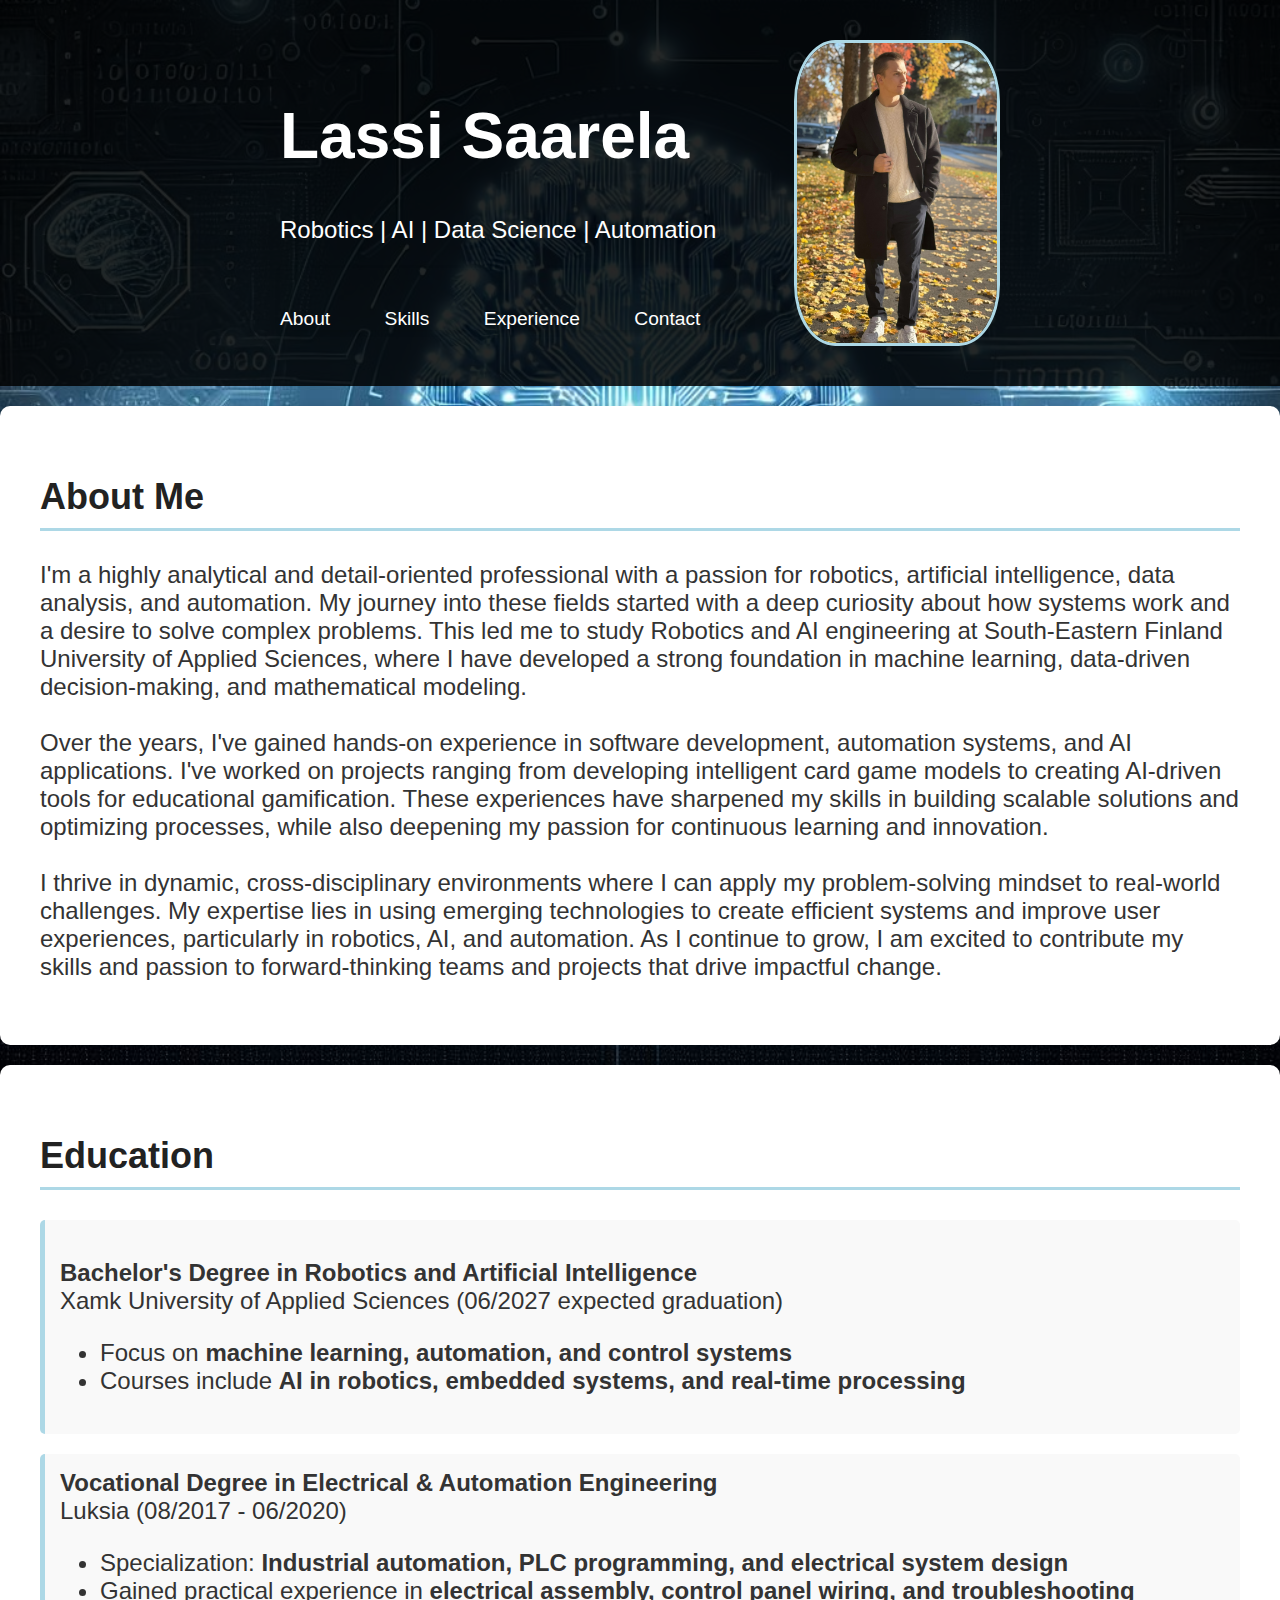
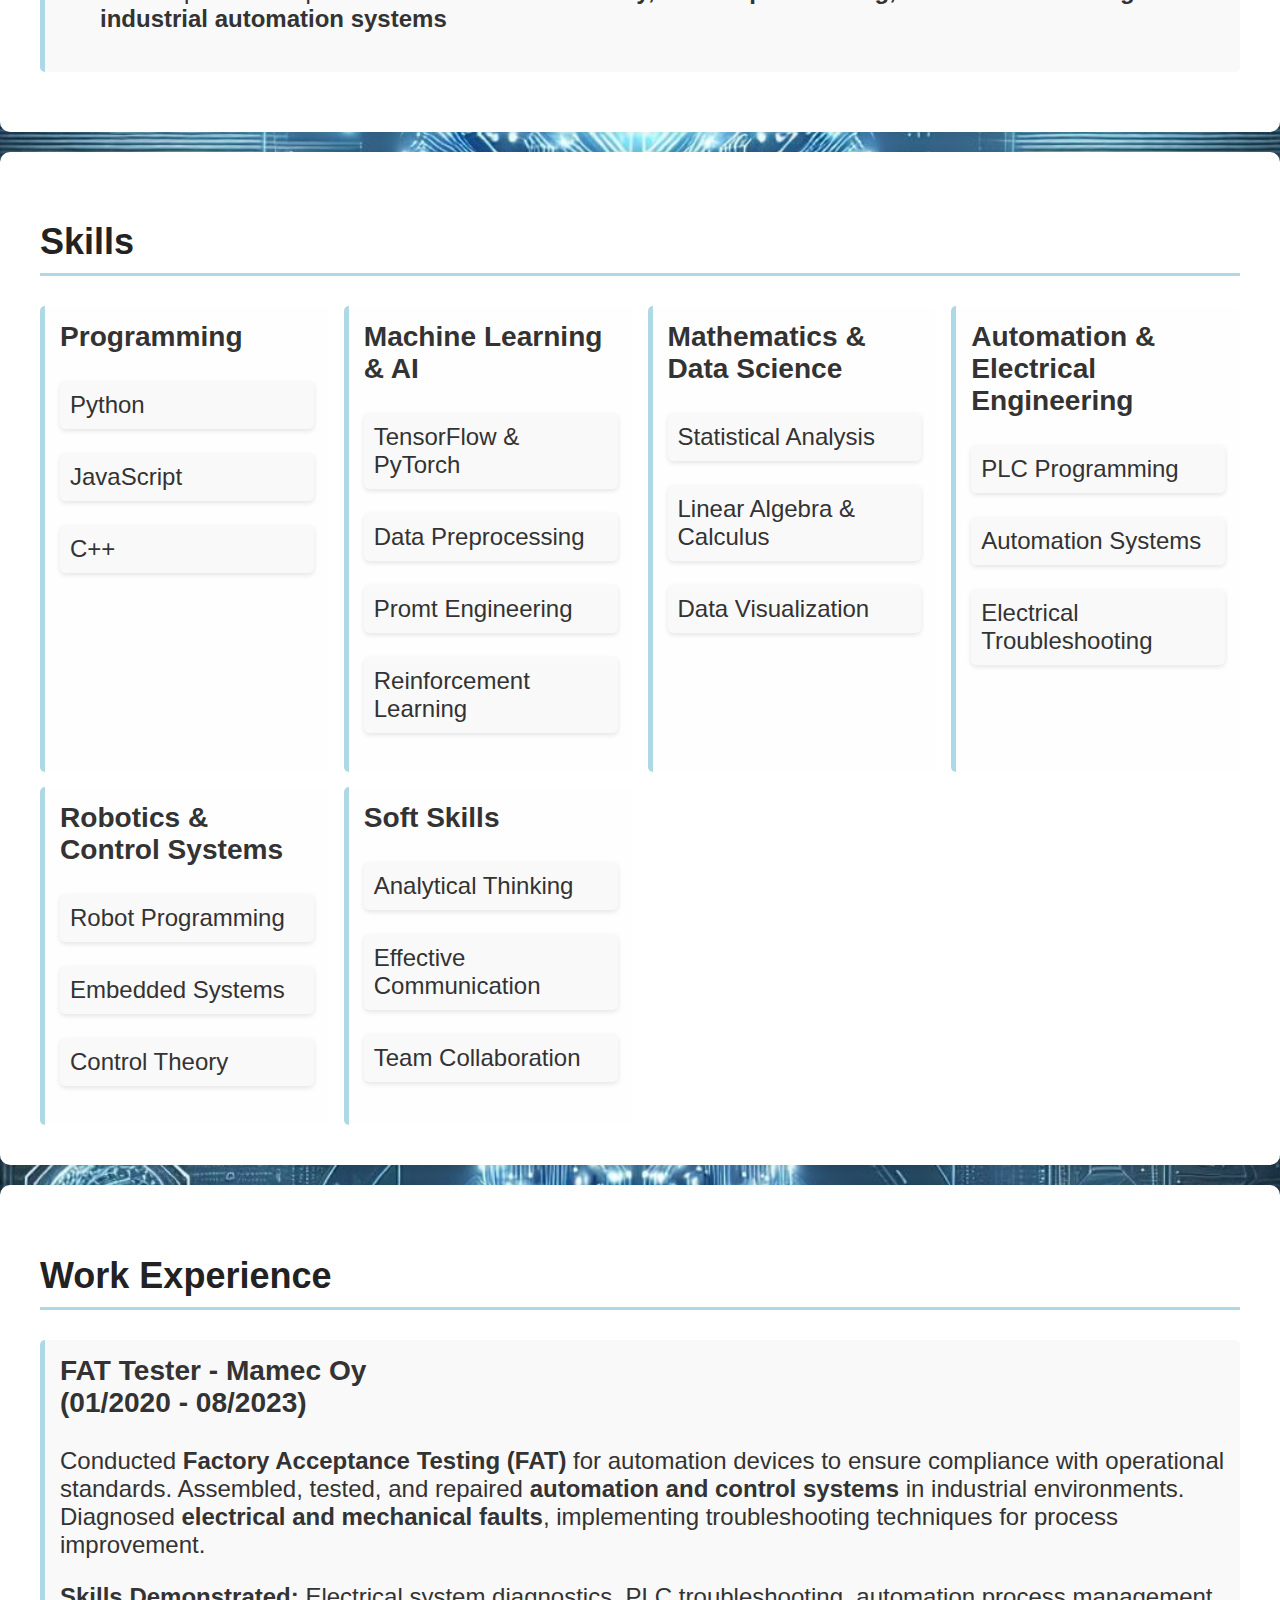
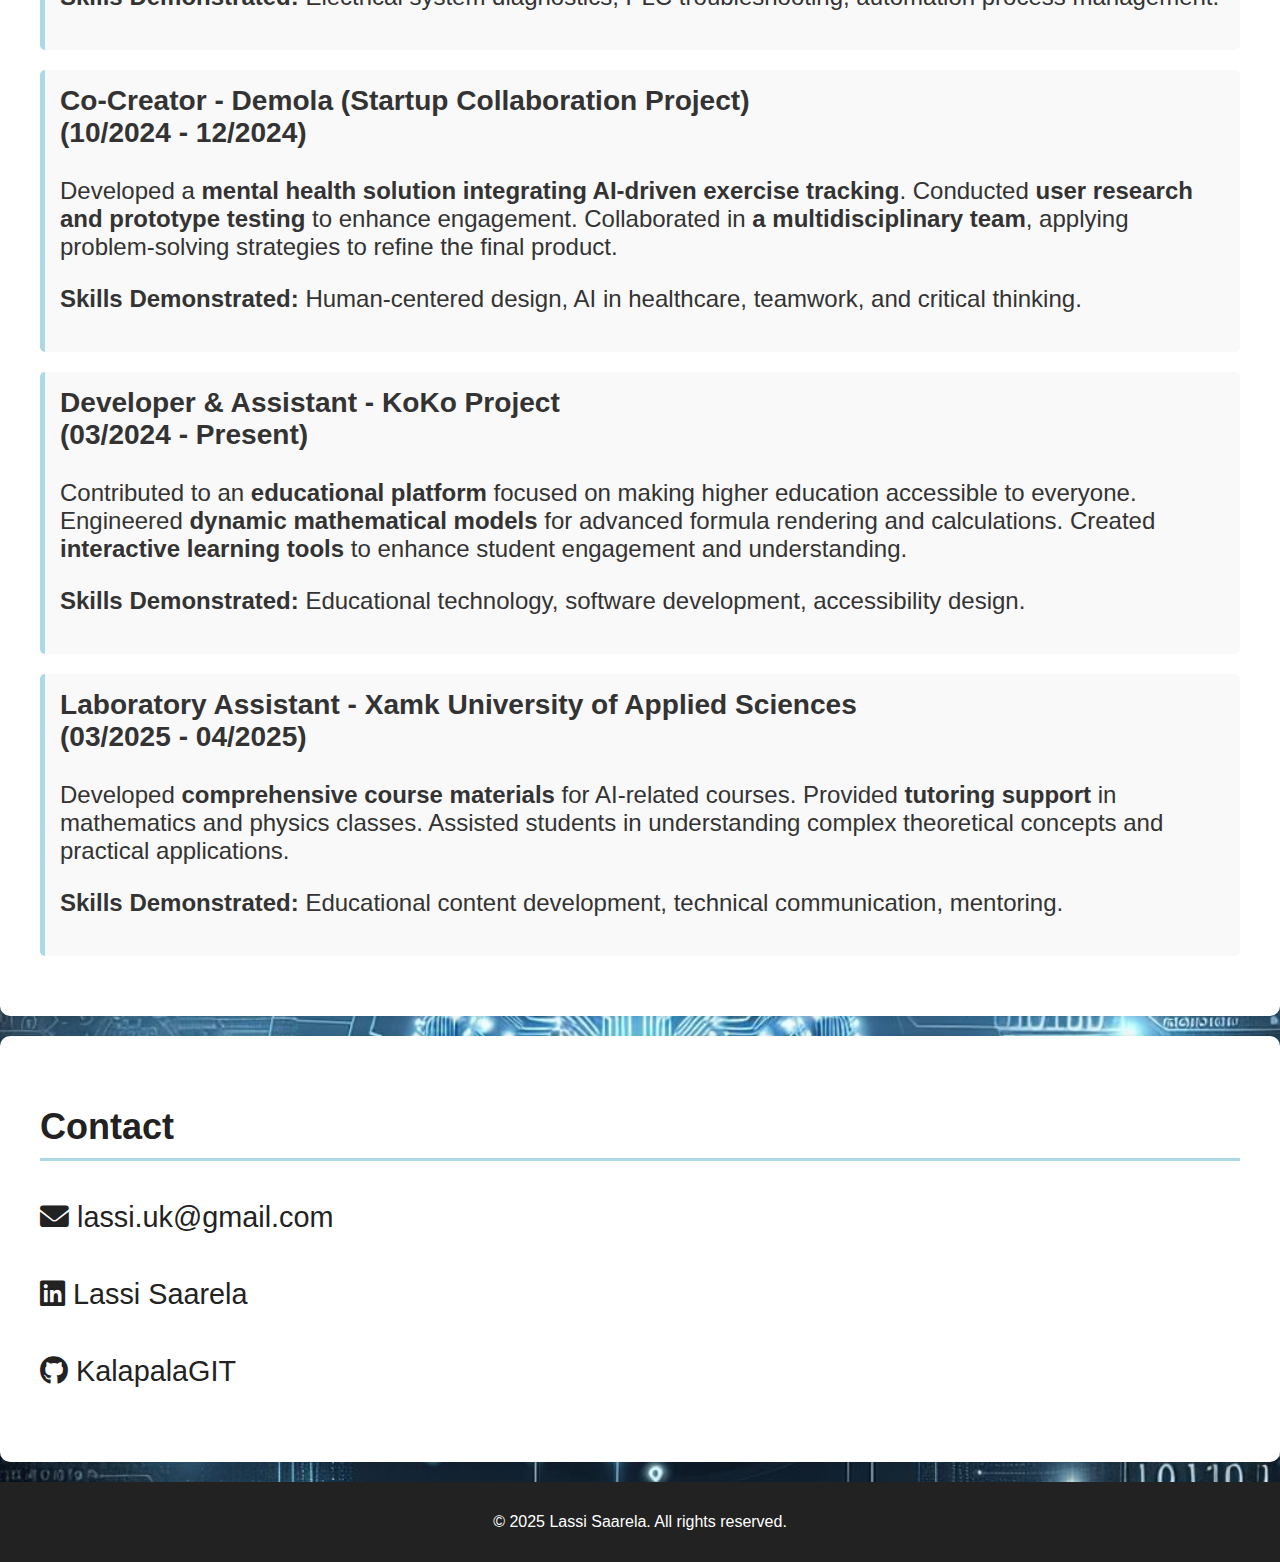
==== index.html @ 679a15df "cahnged main to index" ====
<!DOCTYPE html>
<html lang="en">

<head>
  <meta charset="UTF-8">
  <meta name="viewport" content="width=device-width, initial-scale=1.0">
  <title>Lassi Saarela - Portfolio</title>
  <link rel="stylesheet" href="assets/css/style.css">
  <link rel="stylesheet" href="https://cdnjs.cloudflare.com/ajax/libs/font-awesome/6.0.0-beta3/css/all.min.css">
</head>

<body>
  <header>
      <div class="header-content">
        <div class="header-text">
          <h1>Lassi Saarela</h1>
          <p>Robotics | AI | Data Science | Automation</p>
          <nav>
            <ul>
              <li><a href="#about">About</a></li>
              <li><a href="#skills">Skills</a></li>
              <li><a href="#experience">Experience</a></li>
              <li><a href="#contact">Contact</a></li>
            </ul>
          </nav>
        </div>
        <img src="/assets/Images/profile.jpg" alt="Profile Picture" class="profile-pic">
      </div>
  </header>

  <div class="contect">
    <section id="about">
      <h2>About Me</h2>
      <p>
        I'm a highly analytical and detail-oriented professional with a passion for robotics, artificial intelligence,
        data
        analysis, and automation. My journey into these fields started with a deep curiosity about how systems work and
        a desire
        to solve complex problems. This led me to study Robotics and AI engineering at South-Eastern Finland University
        of Applied Sciences,
        where I have developed a strong foundation in machine learning, data-driven decision-making, and mathematical
        modeling.
        <br><br>
        Over the years, I've gained hands-on experience in software development, automation systems, and AI
        applications. I've
        worked on projects ranging from developing intelligent card game models to creating AI-driven tools for
        educational
        gamification. These experiences have sharpened my skills in building scalable solutions and optimizing
        processes, while
        also deepening my passion for continuous learning and innovation.
        <br><br>
        I thrive in dynamic, cross-disciplinary environments where I can apply my problem-solving mindset to real-world
        challenges. My expertise lies in using emerging technologies to create efficient systems and improve user
        experiences,
        particularly in robotics, AI, and automation. As I continue to grow, I am excited to contribute my skills and
        passion to
        forward-thinking teams and projects that drive impactful change.
      </p>
    </section>

    <section id="education">
      <h2>Education</h2>
      <div class="edu">
        <p>
          <strong>Bachelor's Degree in Robotics and Artificial Intelligence</strong>
          <br>
          Xamk University of Applied Sciences (06/2027 expected graduation)
        </p>
        <ul>
          <li>Focus on <strong>machine learning, automation, and control systems</strong></li>
          <li>Courses include <strong>AI in robotics, embedded systems, and real-time processing</strong></li>
        </ul>
        <p>
      </div>
      <div class="edu">
        <strong>Vocational Degree in Electrical & Automation Engineering</strong><br>
        Luksia (08/2017 - 06/2020)
        </p>
        <ul>
          <li>Specialization: <strong>Industrial automation, PLC programming, and electrical system design</strong></li>
          <li>Gained practical experience in <strong>electrical assembly, control panel wiring, and troubleshooting
              industrial automation systems</strong></li>
        </ul>
      </div>

    </section>

    <section id="skills">
      <h2>Skills</h2>
      <div class="skills-container">
        <div class="skill-box">
          <h3>Programming</h3>
          <p>Python</p>
          <p>JavaScript</p>
          <p>C++</p>
        </div>
        <div class="skill-box">
          <h3>Machine Learning & AI</h3>
          <p>TensorFlow & PyTorch</p>
          <p>Data Preprocessing</p>
          <p>Promt Engineering</p>
          <p>Reinforcement Learning</p>
        </div>
        <div class="skill-box">
          <h3>Mathematics & Data Science</h3>
          <p>Statistical Analysis</p>
          <p>Linear Algebra & Calculus</p>
          <p>Data Visualization</p>
        </div>
        <div class="skill-box">
          <h3>Automation & Electrical Engineering</h3>
          <p>PLC Programming</p>
          <p>Automation Systems</p>
          <p>Electrical Troubleshooting</p>
        </div>
        <div class="skill-box">
          <h3>Robotics & Control Systems</h3>
          <p>Robot Programming</p>
          <p>Embedded Systems</p>
          <p>Control Theory</p>
        </div>
        <div class="skill-box">
          <h3>Soft Skills</h3>
          <p>Analytical Thinking</p>
          <p>Effective Communication</p>
          <p>Team Collaboration</p>
        </div>
      </div>
    </section>


    <section id="experience">
      <h2>Work Experience</h2>
      <div class="job">
        <h3>FAT Tester - Mamec Oy <br>(01/2020 - 08/2023)</h3>
        <p>Conducted <strong>Factory Acceptance Testing (FAT)</strong> for automation devices to ensure compliance with
          operational standards. Assembled, tested, and repaired <strong>automation and control systems</strong> in
          industrial environments. Diagnosed <strong>electrical and mechanical faults</strong>, implementing
          troubleshooting techniques for process improvement.</p>
        <p><strong>Skills Demonstrated:</strong> Electrical system diagnostics, PLC troubleshooting, automation process
          management.</p>
      </div>
      <div class="job">
        <h3>Co-Creator - Demola (Startup Collaboration Project)<br>(10/2024 - 12/2024)</h3>
        <p>Developed a <strong>mental health solution integrating AI-driven exercise tracking</strong>. Conducted
          <strong>user research and prototype testing</strong> to enhance engagement. Collaborated in <strong>a
            multidisciplinary team</strong>, applying problem-solving strategies to refine the final product.
        </p>
        <p><strong>Skills Demonstrated:</strong> Human-centered design, AI in healthcare, teamwork, and critical
          thinking.
        </p>
      </div>
      <div class="job">
        <h3>Developer & Assistant - KoKo Project <br>(03/2024 - Present)</h3>
        <p>Contributed to an <strong>educational platform</strong> focused on making higher education accessible to
          everyone. Engineered <strong>dynamic mathematical models</strong> for advanced formula rendering and
          calculations. Created <strong>interactive learning tools</strong> to enhance student engagement and
          understanding.</p>
        <p><strong>Skills Demonstrated:</strong> Educational technology, software development, accessibility design.</p>
      </div>
      <div class="job">
        <h3>Laboratory Assistant - Xamk University of Applied Sciences <br>(03/2025 - 04/2025)</h3>
        <p>Developed <strong>comprehensive course materials</strong> for AI-related courses. Provided <strong>tutoring
            support</strong> in mathematics and physics classes. Assisted students in understanding complex theoretical
          concepts and practical applications.</p>
        <p><strong>Skills Demonstrated:</strong> Educational content development, technical communication, mentoring.
        </p>
      </div>
    </section>

    <section id="contact">
      <h2>Contact</h2>
      <p><a href="mailto:lassi.uk@gmail.com"><i class="fas fa-envelope"></i> lassi.uk@gmail.com</a></p>
      <p><a href="https://www.linkedin.com/in/lassi-saarela-9289b0292" target="_blank"><i class="fab fa-linkedin"></i>
          Lassi Saarela</a></p>
      <p><a href="https://github.com/KalapalaGIT" target="_blank"><i class="fab fa-github"></i> KalapalaGIT</a></p>
    </section>
  </div>

      <footer>
        <p>&copy; 2025 Lassi Saarela. All rights reserved.</p>
      </footer>
</body>

</html>
---- assets/css/style.css ----
:root{
  --yellow: #f4b400;
  --Blue: #0610969d;
  --lightblue: lightblue;
  --headcolor: var(--Blue);
  --bodycolor: var(--lightblue);
}

html, body {
  height: 100%;
  margin: 0;
}

/* General Styles */
body {
  font-family: 'Arial', sans-serif;
  margin: 0;
  padding: 0;
  background-image: url(/assets/Images/AI_brain.jpg);
  background-position: center;
  background-size: cover;
  background-repeat: repeat;
  color: #333;
}

/* Header */
header {
  background: rgba(0, 0, 0, 0.849);
  color: white;
  padding: 40px;
  display: flex;
  justify-content: center;
}

/* Header Content */
.header-content {
  display: flex;
  align-items: center;
  justify-content: space-between;
  width: 60%;
  max-width: 1000px;
}

/* Header Text */
.header-text {
  /* background-color: aqua; */
  text-align: left;
}
.header-text h1 {
  font-size: 4em;
}
.header-text p {
  font-size: 1.5em;
}

/* Profile Picture */
.profile-pic {
  width: 200px;
    height: 300px;
    border-radius: 20%;
    object-fit: cover;
    border: 3px solid var(--bodycolor);
    margin-left: 20px;
    
}

/* Navigation */
nav {
  padding-top: 40px;
  text-align: left;
  box-shadow: 0 2px 5px rgba(0, 0, 0, 0.1);
}

nav ul {
  list-style: none;
  padding: 0;
  margin: 0;
}

nav ul li {
  display: inline;
  margin-right: 50px;
}

nav ul li a {
  color: rgb(255, 255, 255);
  text-decoration: none;
  font-size: 1.2em;
  transition: color 0.3s;
}

nav ul li a:hover {
  color: lightblue;
}


/* Sections */
section {
  padding: 40px;
  background: white;
  margin: 20px auto;
  max-width: 1200px;
  border-radius: 10px;
  box-shadow: 0 0 10px rgba(0, 0, 0, 0.1);
  position: relative;
  z-index: 1;
  font-size: 1.5em;
}

h2 {
  color: #222;
  border-bottom: 3px solid var(--bodycolor);
  padding-bottom: 10px;
}

/* Education Section */
.edu {
  background: #f9f9f9;
  padding: 15px;
  border-radius: 5px;
  margin-bottom: 20px;
  border-left: 5px solid var(--bodycolor);
}

/* Skills Section */
.skills-container {
  display: grid;
  grid-template-columns: repeat(auto-fit, minmax(250px, 1fr));
  gap: 15px;
}

.skill-box {
  background: #fffefe;
  padding: 15px;
  border-radius: 5px;
  border-left: 5px solid var(--bodycolor);
  text-align: center;
}

.skill-box h3 {
  margin-top: 0;
  color: #333;
  text-align: left;
}
.skill-box p {
  background: #f9f9f9;
    padding: 10px;
    border-radius: 5px;
    box-shadow: 0 2px 5px rgba(0, 0, 0, 0.1);
    text-align: left;
}

/* Experience Section */
.job {
  background: #f9f9f9;
  padding: 15px;
  border-radius: 5px;
  margin-bottom: 20px;
  border-left: 5px solid var(--bodycolor);
}

.job h3 {
  margin-top: 0;
  color: #333;
}

/* Contact Section */
#contact a {
  display: inline-block;
  color: #222;
  text-decoration: none;
  font-size: 1.2em;
  margin: 10px 0;
  transition: color 0.3s;
}

#contact a:hover {
  color: lightblue;
}

/* Footer */
footer {
  text-align: center;
  background: #222;
  color: white;
  padding: 15px 0;
  margin-top: 20px;
}

/* Responsive Design */
@media (max-width: 768px) {
  nav ul li {
    display: block;
    margin: 10px 0;
  }

  section {
    padding: 20px;
  }
}
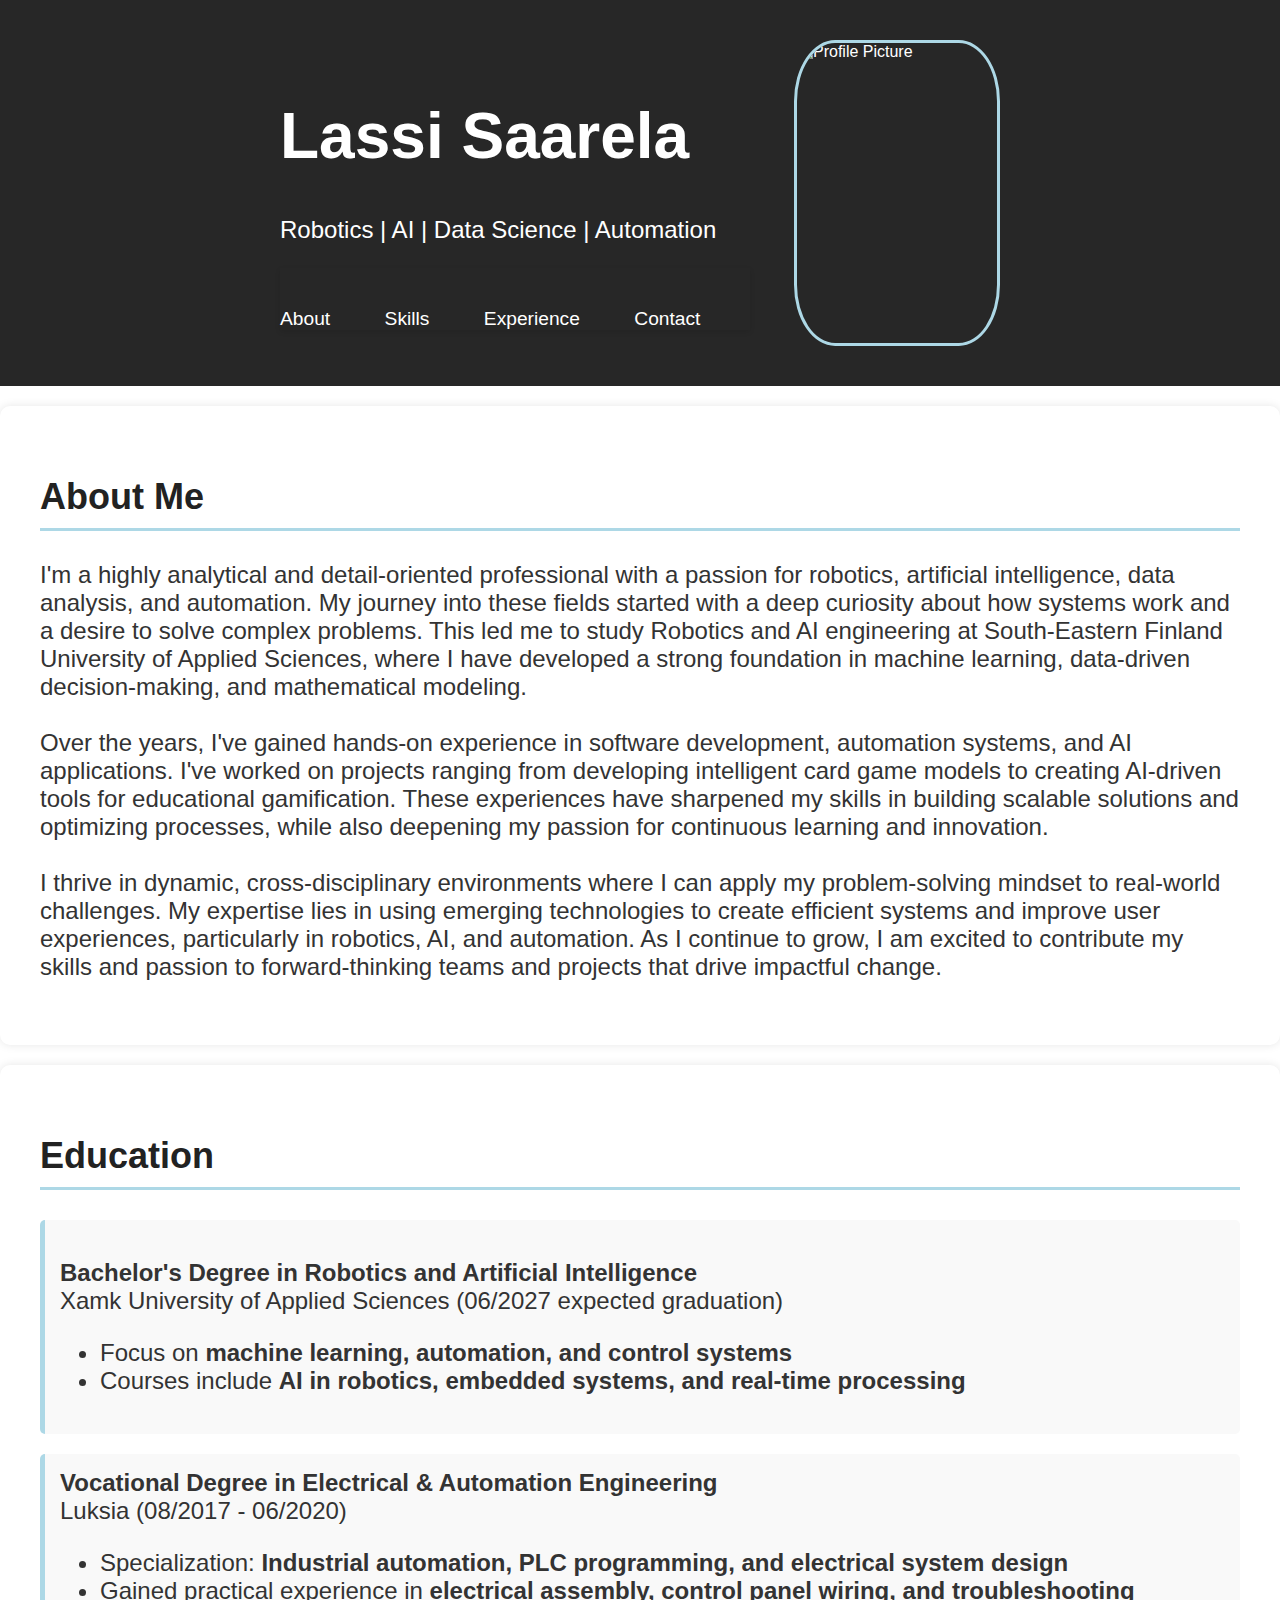
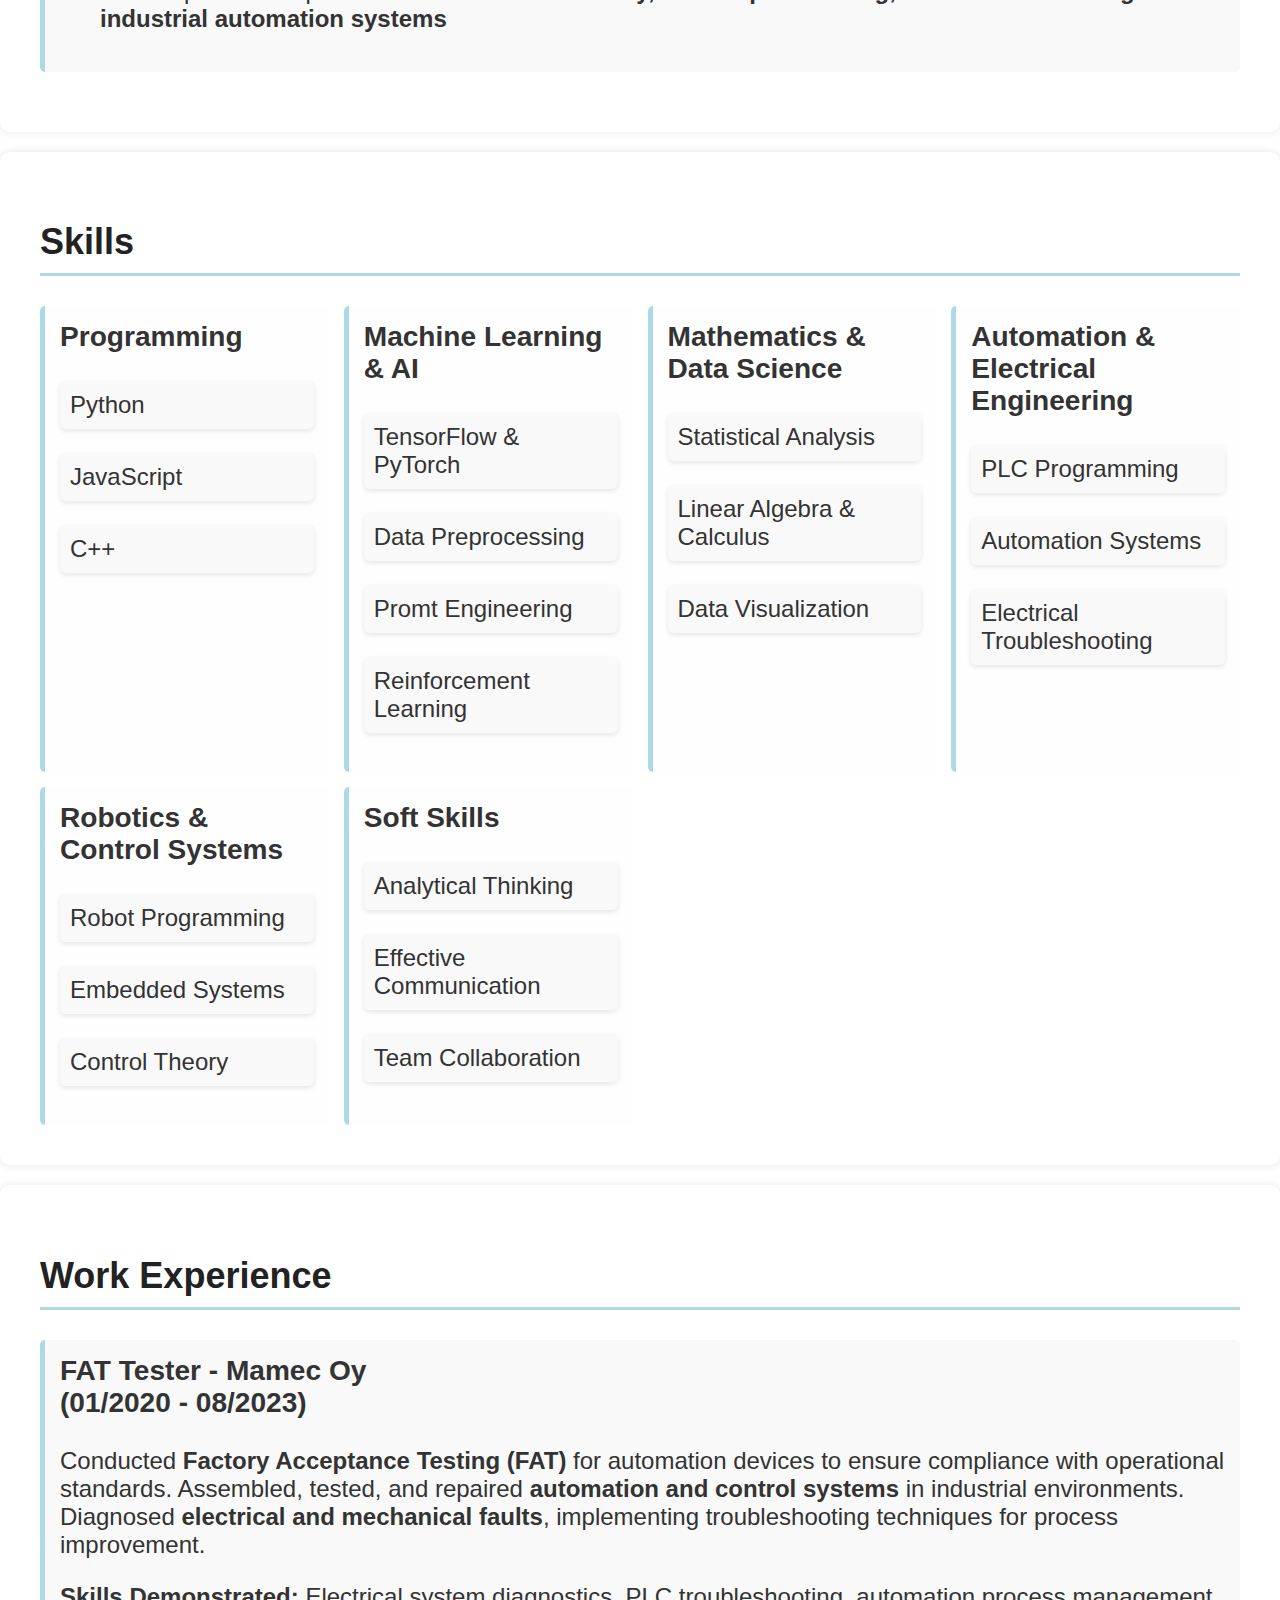
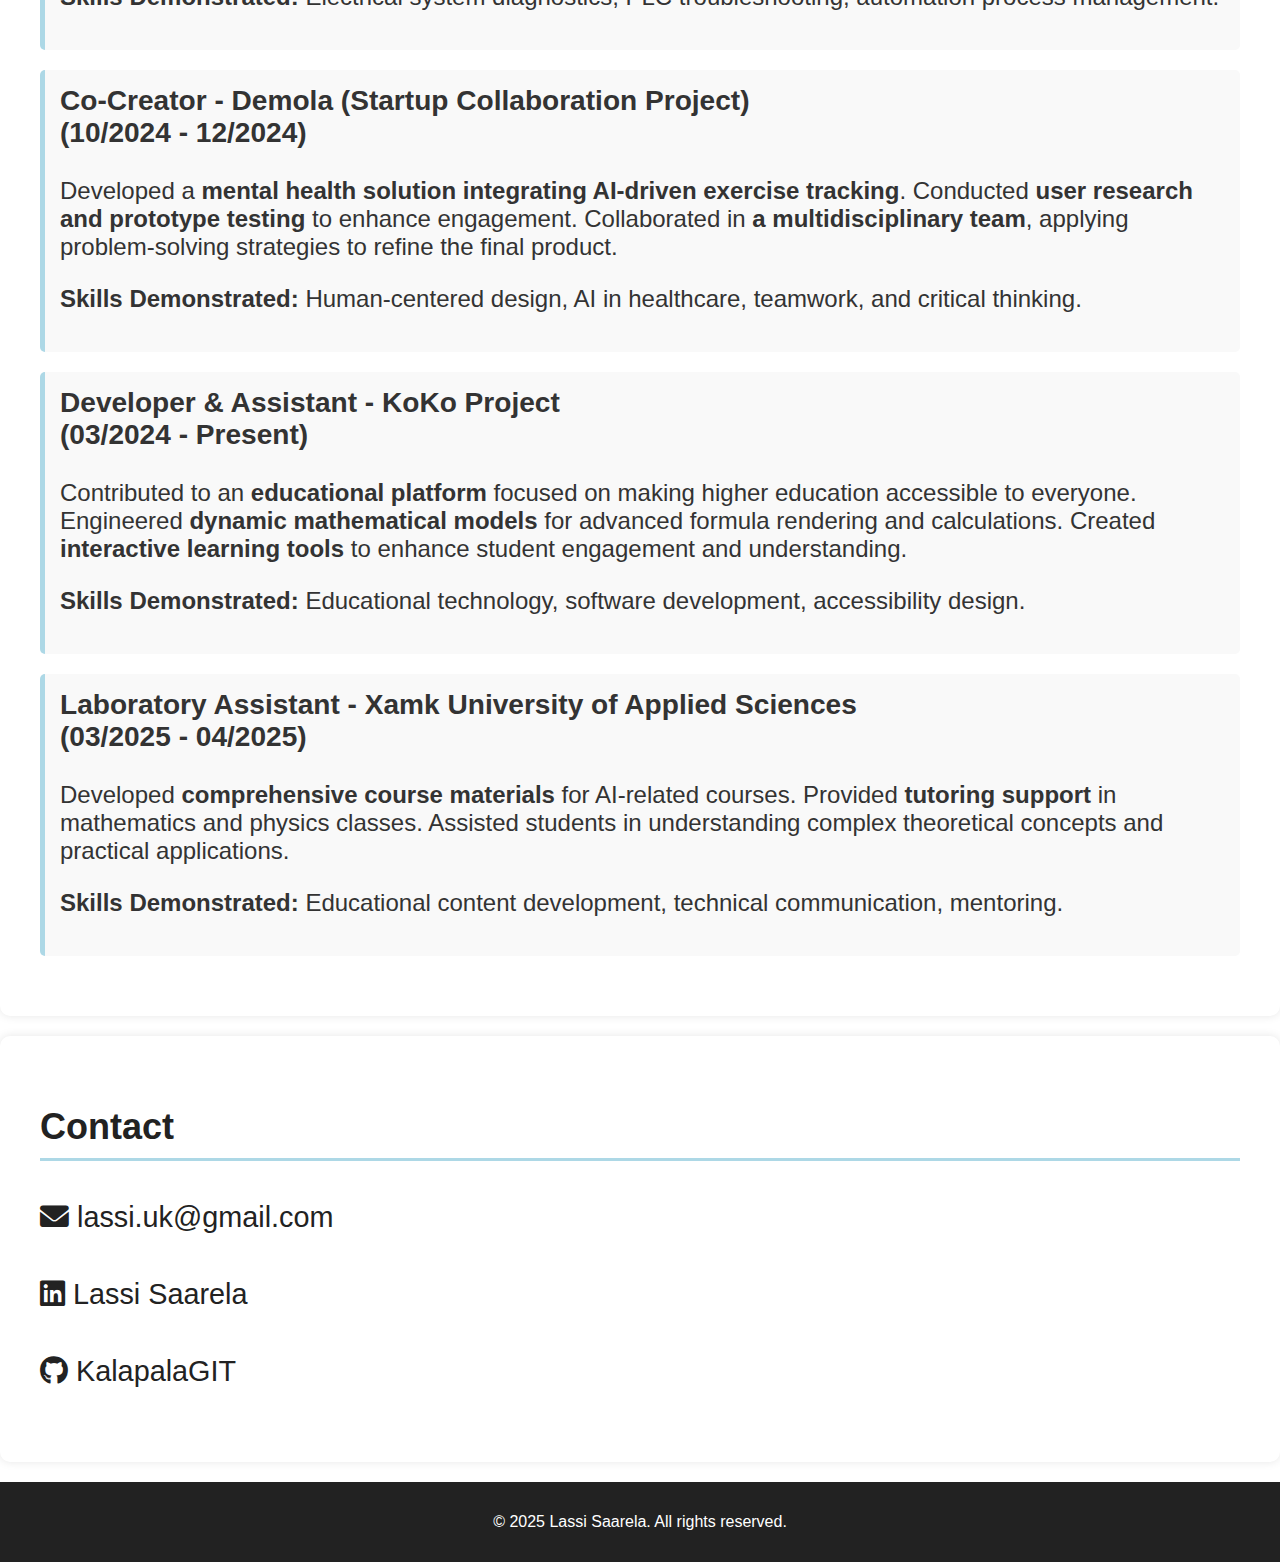
==== commit 4247ba48: "Image fix" ====
--- a/index.html
+++ b/index.html
@@ -24,7 +24,7 @@
             </ul>
           </nav>
         </div>
-        <img src="/assets/Images/profile.jpg" alt="Profile Picture" class="profile-pic">
+        <img src="https://github.com/KalapalaGIT/Portfolio/blob/main/assets/Images/profile.jpg" alt="Profile Picture" class="profile-pic">
       </div>
   </header>
 
--- a/assets/css/style.css
+++ b/assets/css/style.css
@@ -17,7 +17,7 @@
   font-family: 'Arial', sans-serif;
   margin: 0;
   padding: 0;
-  background-image: url(/assets/Images/AI_brain.jpg);
+  background-image: url(https://github.com/KalapalaGIT/Portfolio/blob/main/assets/Images/AI_brain.jpg);
   background-position: center;
   background-size: cover;
   background-repeat: repeat;
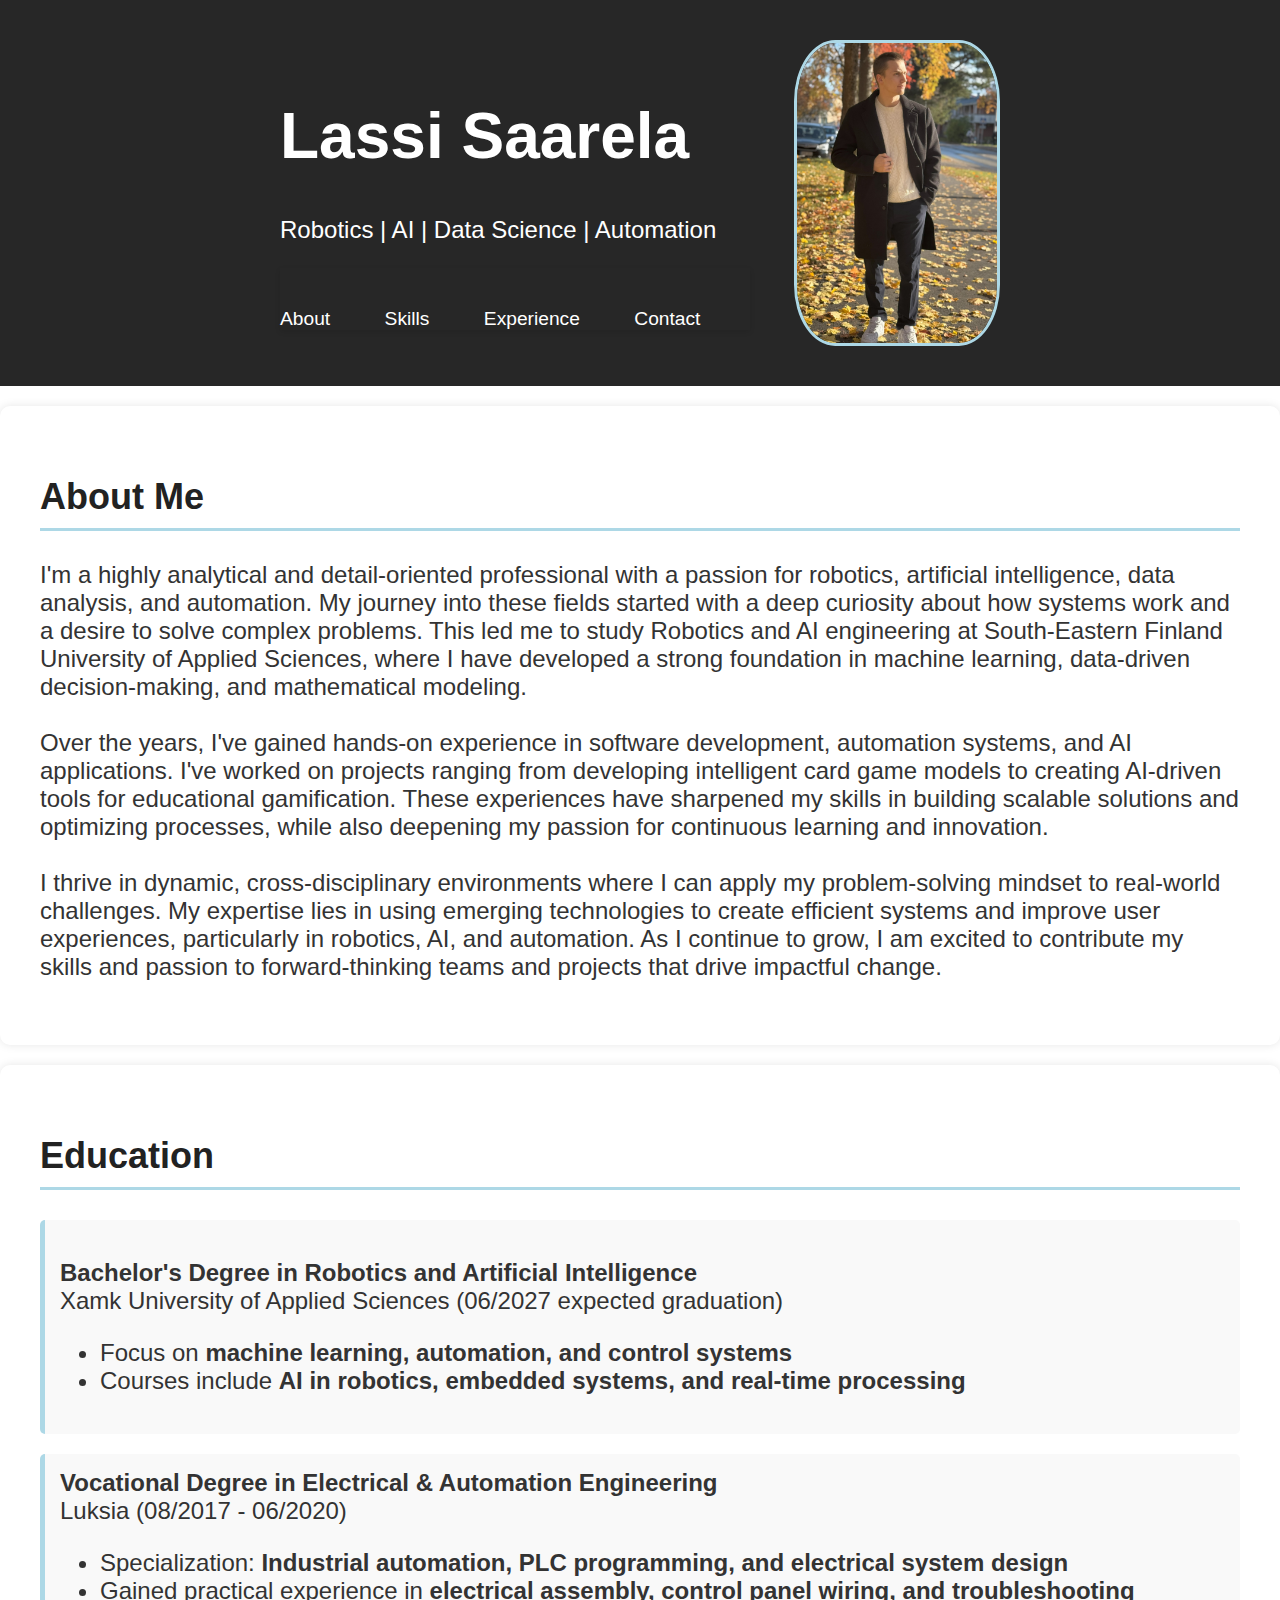
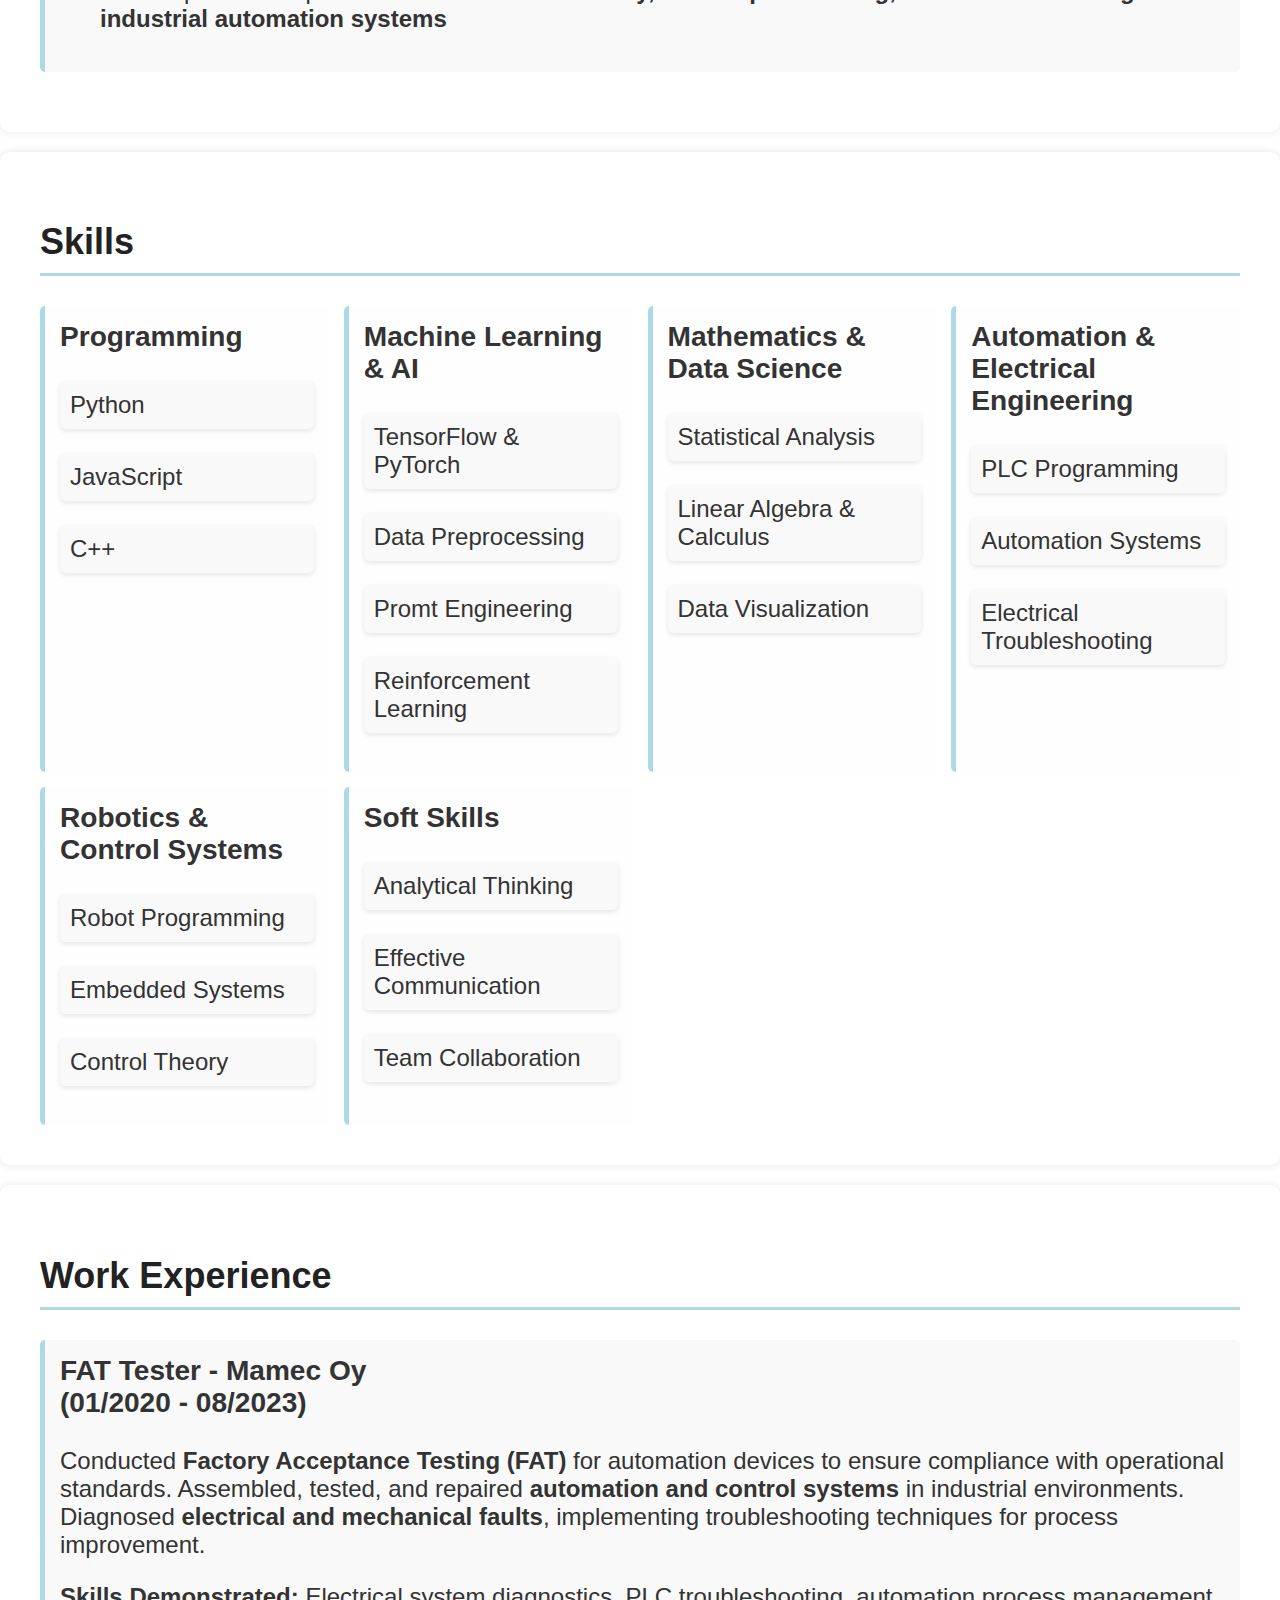
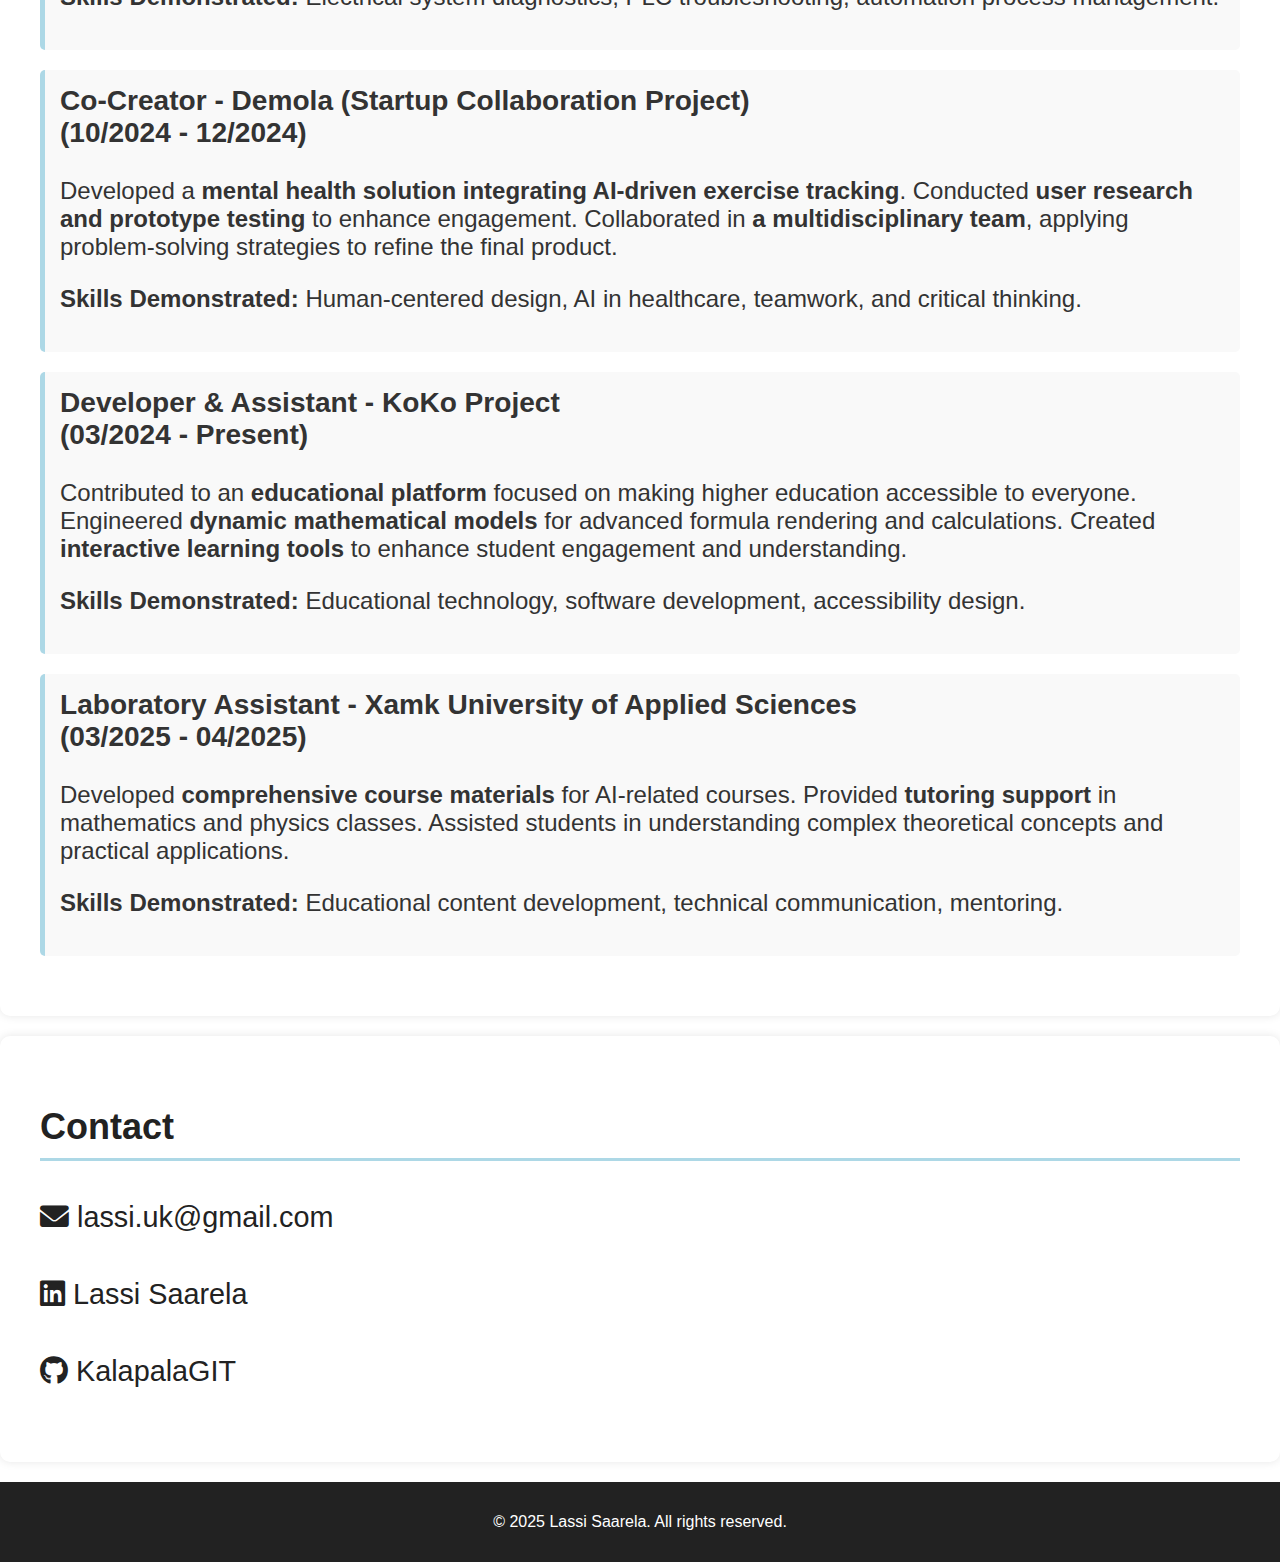
==== commit 43c25394: "image fix" ====
--- a/index.html
+++ b/index.html
@@ -24,7 +24,7 @@
             </ul>
           </nav>
         </div>
-        <img src="https://github.com/KalapalaGIT/Portfolio/blob/main/assets/Images/profile.jpg" alt="Profile Picture" class="profile-pic">
+        <img src="[data-uri]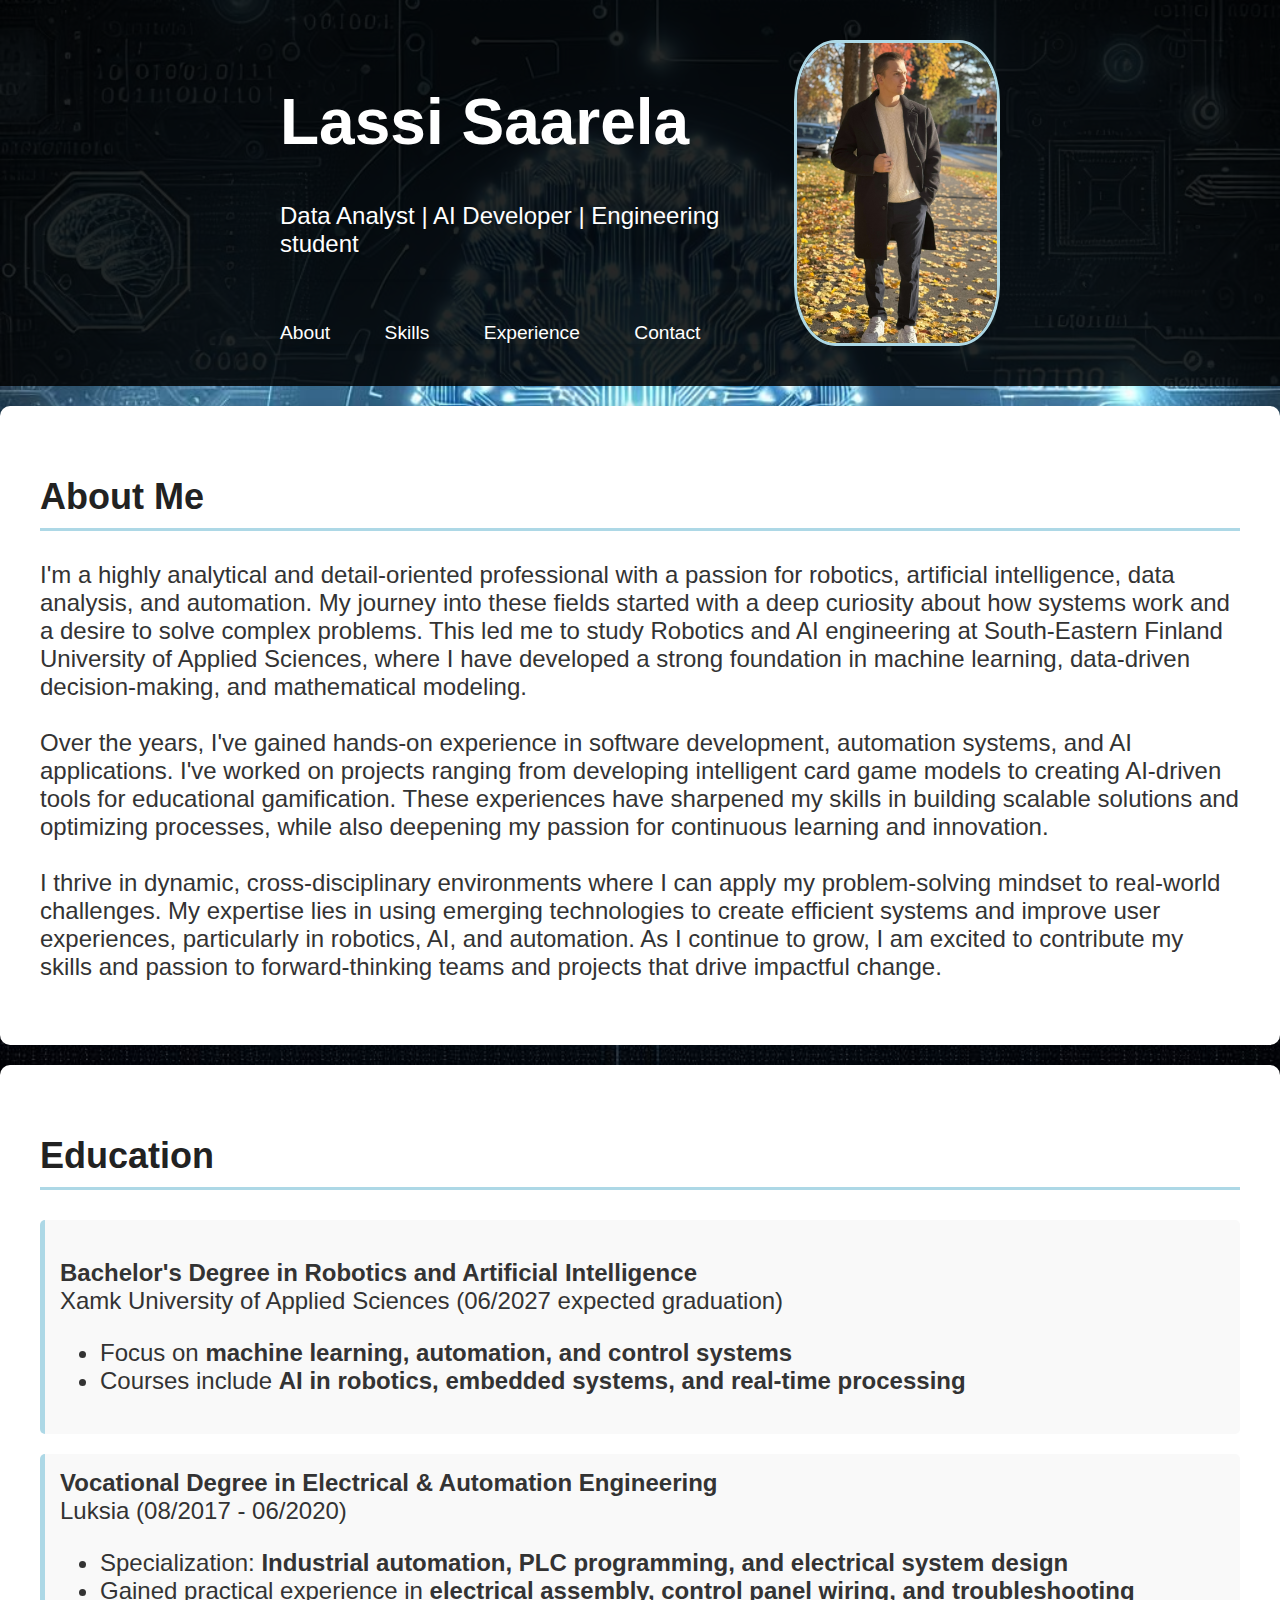
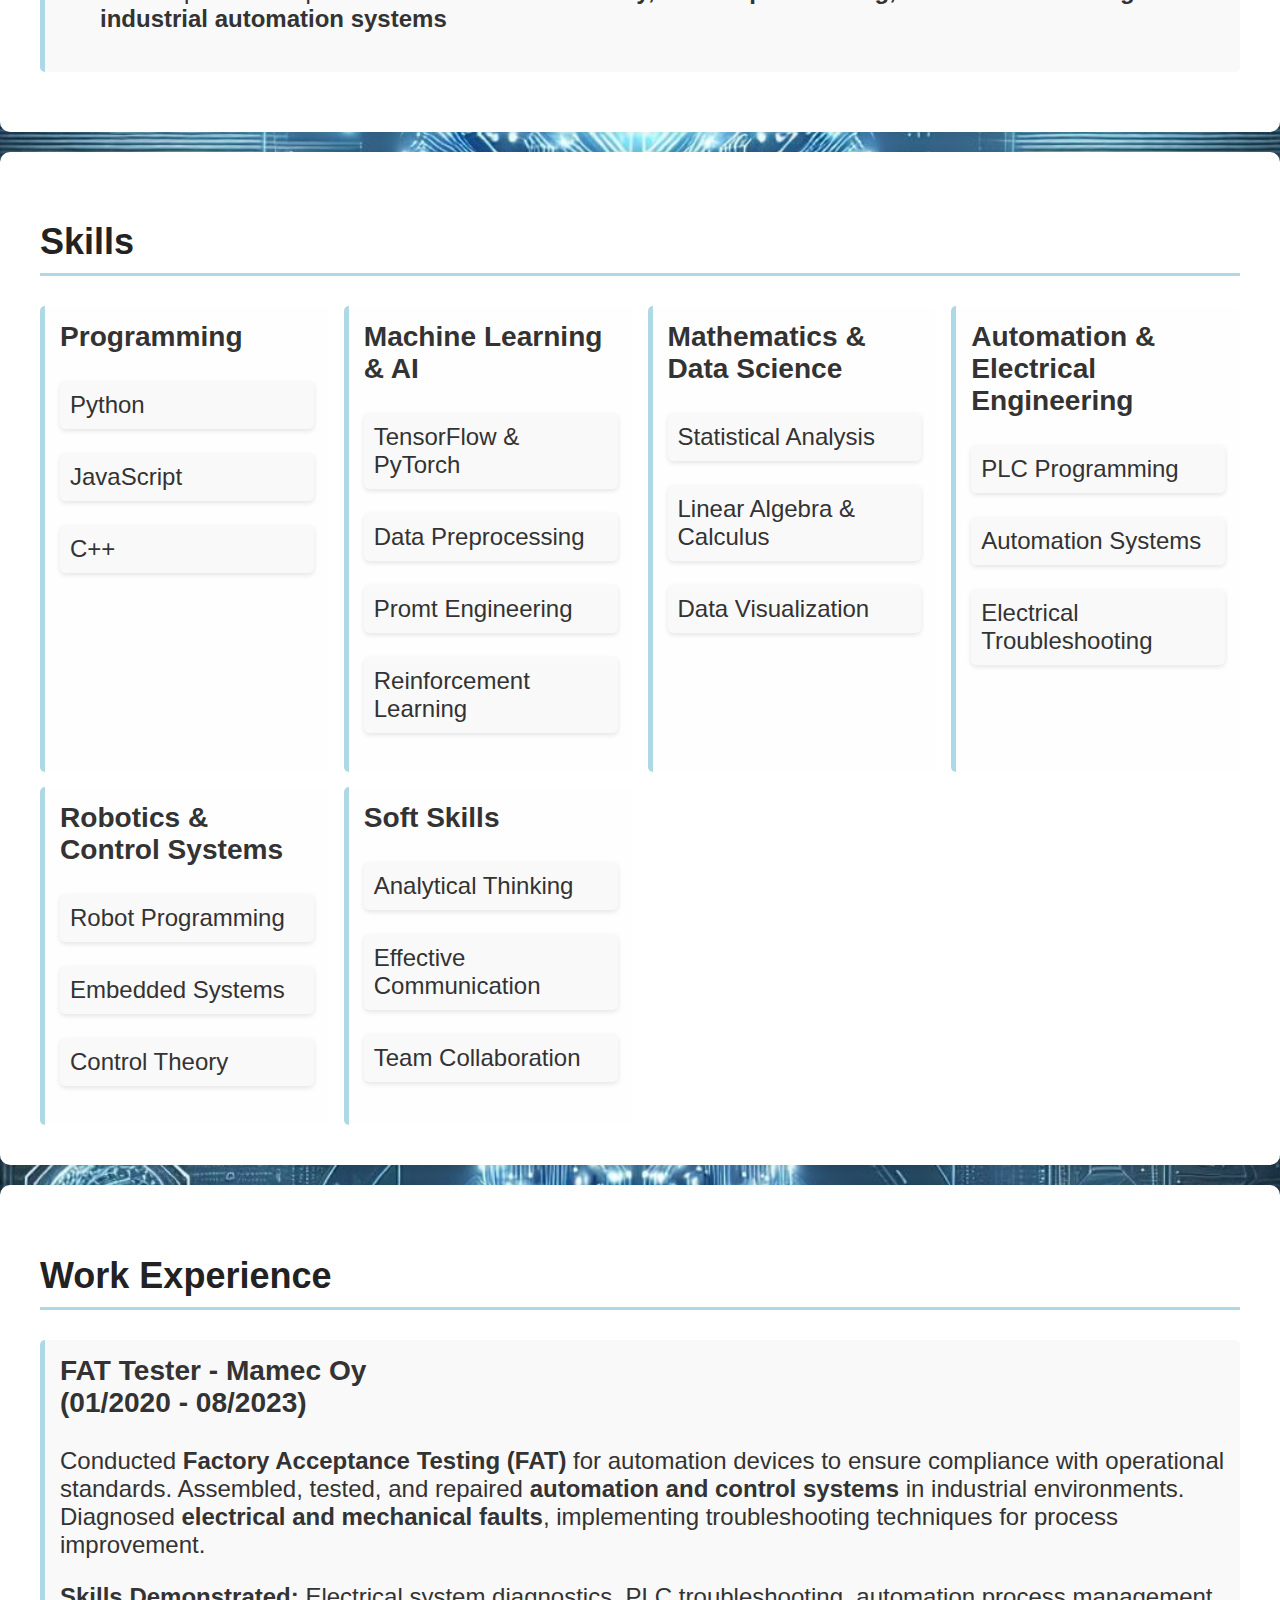
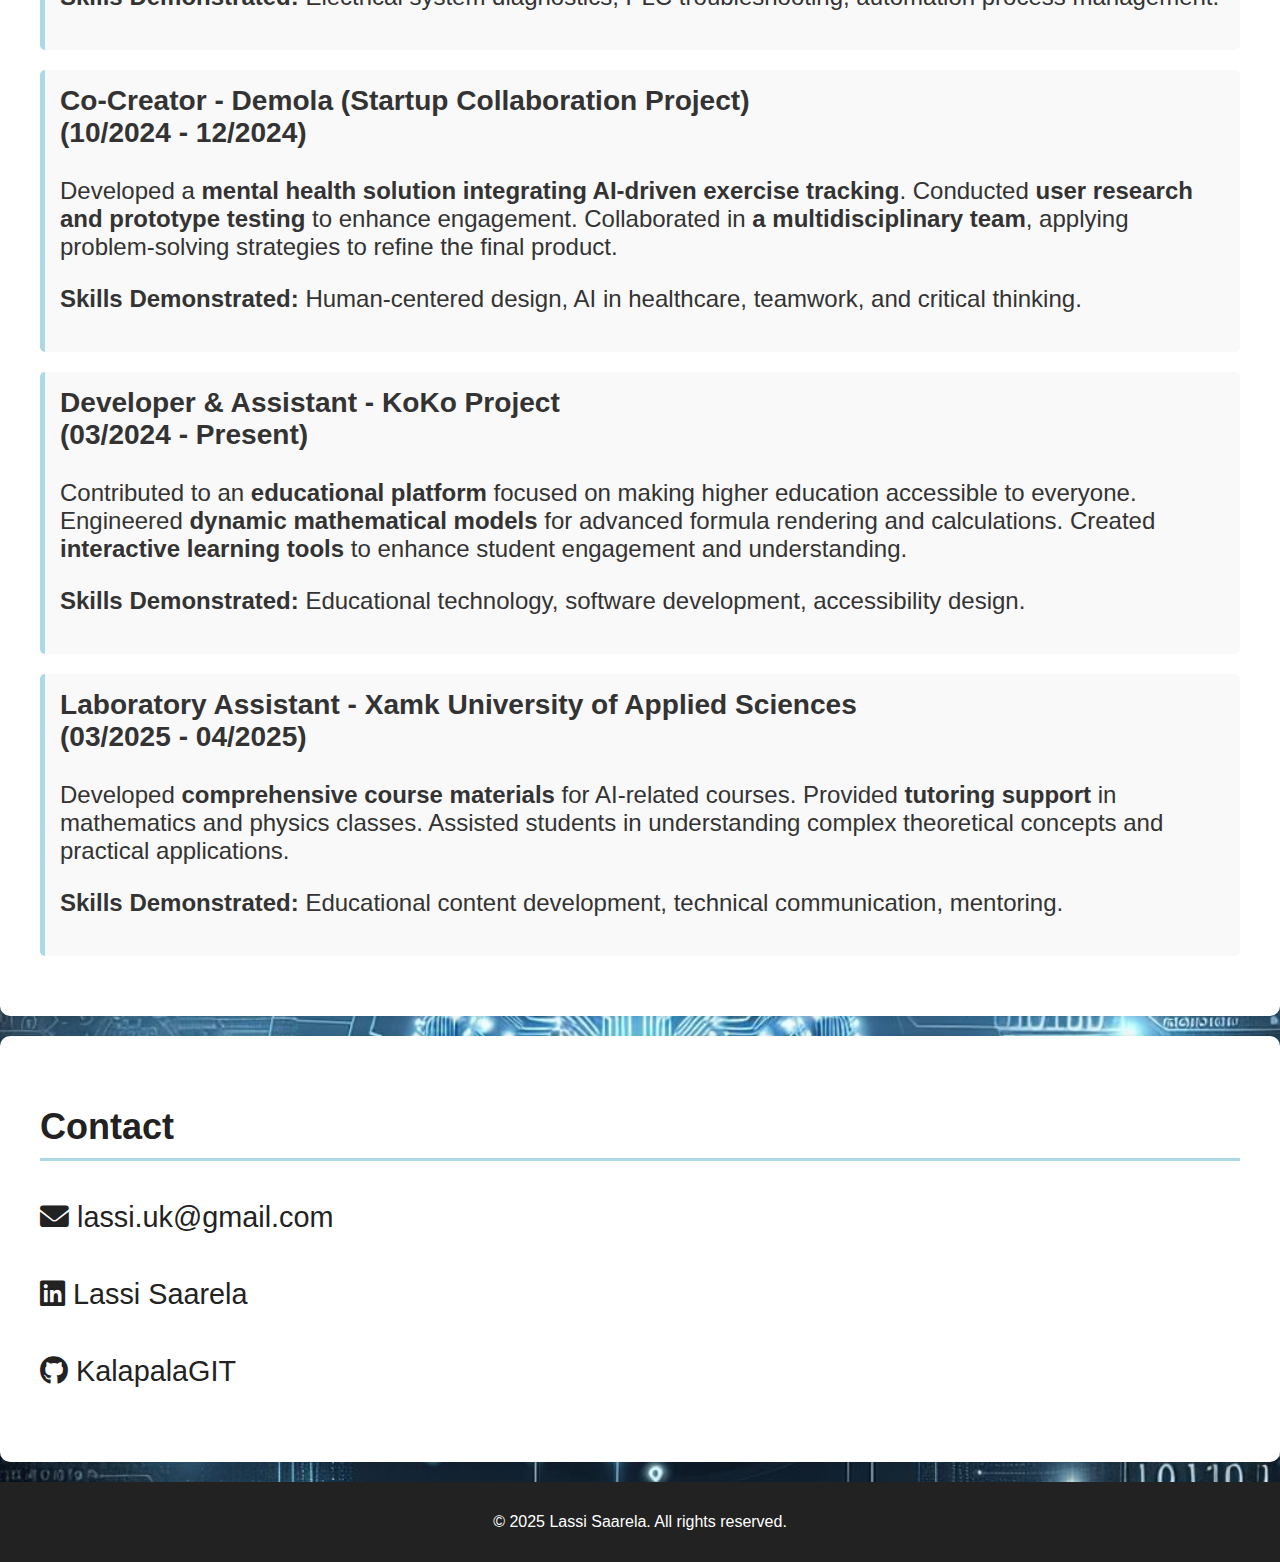
==== commit 150a06fc: "modifications" ====
--- a/index.html
+++ b/index.html
@@ -14,7 +14,7 @@
       <div class="header-content">
         <div class="header-text">
           <h1>Lassi Saarela</h1>
-          <p>Robotics | AI | Data Science | Automation</p>
+          <p>Data Analyst | AI Developer | Engineering student</p>
           <nav>
             <ul>
               <li><a href="#about">About</a></li>
--- a/assets/css/style.css
+++ b/assets/css/style.css
@@ -17,7 +17,7 @@
   font-family: 'Arial', sans-serif;
   margin: 0;
   padding: 0;
-  background-image: url(https://github.com/KalapalaGIT/Portfolio/blob/main/assets/Images/AI_brain.jpg);
+  background-image: url('data: image/jpeg;base64,/9j/4AAQSkZJRgABAQEAYABgAAD/2wBDAAMCAgMCAgMDAwMEAwMEBQgFBQQEBQoHBwYIDAoMDAsKCwsNDhIQDQ4RDgsLEBYQERMUFRUVDA8XGBYUGBIUFRT/2wBDAQMEBAUEBQkFBQkUDQsNFBQUFBQUFBQUFBQUFBQUFBQUFBQUFBQUFBQUFBQUFBQUFBQUFBQUFBQUFBQUFBQUFBT/wAARCAQABAADASIAAhEBAxEB/8QAHwAAAQUBAQEBAQEAAAAAAAAAAAECAwQFBgcICQoL/[base64]/8QAHwEAAwEBAQEBAQEBAQAAAAAAAAECAwQFBgcICQoL/[base64]/9oADAMBAAIRAxEAPwD8yI0VY7hZIWkZIv3e1vu7mX5m/wC+v9n+GjzY4ZZJltvMjcr5bzbvlZdrN9371NsiwiudlysCyQ/Mu5l875vu/L/3183y/LSJbs1n53nRqqyKvls3zfN827b/AMBrrMAVWK20bWuxtv3vm3SLQWh3W3y+X8u2Rlbd/F/D/wABqWazCzxxm6hfdHG3mLJu2/u923/gP3anaDz4tPUXEcrSbl2+Y37n95/Fu+Vf73/AqAGRRTJFfbrbd5aqs2770Pzfe/8AZaY37qOJnhXd5e7czfeX+H/0GnW8TS29zM00fmxqrbWba0nzfw/3qQxOto0qyLsf5GjVvvbdv8P937tAiZUX+0JFis937zbHBO3zL97733fmprSbYbZnto1VV+X5dvmfN/F/31tqRLDfqX2X7Zbr+8ZftPmfuv8Ae3f3aj+yqlmtx50fzblWBW+Zdu3/AOK/8doJJdpi+2FrTd+7Vd25v3Pzfe/753L8396mS/uLeNmt183+9u+Xb/D8v/Aal+x747z/AEqFmjjVtu5v337xV2r/AN9bv+A01rPZb+YtxC+5V/dbm/2v/Qdv/j1UBL8rXknkWf3m2xwStuZfl/4D81RM223gZreNdsfyt/z0+b/K1P8AZd99BG15Cu5Y2a5Zm2ruVf8AgXy/d/4DUH2dUtVm+0R7m8xVgXduX7v/AMV/47QQTtF5f27/AEFtu1V3Mzbrf5vvN/wHcvzf3qil/wBFWLz7dVl27vm3KrL8u2p2t+NR3XcMjQqrfeb/AEj94q/L8v8Atbvm/u1E8TeQ0i3EbeZ+7aJfvbV2/wDjv/2VAD/vXjeVa7t022OCdvmX/wBB+b5qildvJgaSGNFjj2r8u3d838VTrZyS6hBC11CrNtbz2k+Vdyq33v8AZ3f8BqL7OqWf2jzo/maRVg3fN8u3/wCK/wDHasCXyvKF8y2Py+Wq7mZt1vuZfm/2vl+X/gVRMnkRr5sK+b5asvzfw7v7tSiw3rfbriFmhjVt27/WL5ir8v8Ae+9u/wCA017Vlt2mWSNvO3N5a/7O3+H+7QA5UaLUJ1isdzLuVYJ/3jRrtb73+0v3qieVpbWLFvGixrt8xV+98zN83/oP/Aas/Ym+0Sx/2hbq37zdJub5tse7/wAe+7UH2ffaq32iPbu2+R83/fX92gBryr5yt5cfyxr/AMC+X71SpLsmnaK3WRfL8vbOqttVv/Zqk+ytLNZxm4jbzodq/vv9X833Wb+H/wCJp8UU179uka6jVmjVpNzfNN8y/L/tN827/gNAEG9f3DNDGu1tu75v3nzfeamT+XK07RQtFBu+VWk+7/d/4FUssDfZYpmmjZdv7uBW/wBX81OurWR1nkaaNtsm1vm+aT+Ld/8AZf7VADbiVf7Qlme3jj3fvPLVm2/8Bamq0aST7LfduXbGvmNuj+b/AMe+X5f+BVZltWluNvnQys1qrbo5Nqr+73bf+A/dqVbebzNQZryNZVjVpG8z/XbmX5V/vfe3f8BoIM7eqLE3kx7l/ibdtZf4afceXK0/lRtFFu+VWk+7UlxBJ9jimaSNl8v93Av3o13fe/76p97azM07PcRsyyfN83zSbvm3f5/vUFkV1Kv9oSzNarB/F5W5m/h/vVEssKyT7bXcrLtjVmbdH/tf7X/2VWpbVpbhl85ZG+zqyt53y/6vdt/9lp32dpZL5mvFWXydzMzf675l+X/ab5v/AB2ggrb13QM0Ma7fl3MzfvP9pqZcPDL5/lQyRQfLtVpN23/eb/vqrX2VvsMUn2iP+Hbbf3fmb5v92i4tW+zy/wClRttZV8vzNzNuVm3f8B/9moLIriWN755mt44Eb5mjjb5f+At/vVFFOsUkrJDu+X5VZvu //FVcltd1x/x8RszWqt5vnf8ATP7v+9/DToopJ5rn/TI900beZIzfe+XzNv8AtNu/8eWgggidXji/0f8AdRybWaKTazVGyyPGrNC27y1b7zfd3feqSK13WayfaI0+ZdsH9773zf8AAdtD2vlbdtxH81v5jbW/8d/3qAG7P3cHkW8nm7ZG3N92Rf8AZ3L/AL1NiZvs8Wxfm8xf3qyfNuqzLaqq2bLcR7pN3/LT/U7W/i+WooLWT7PE3nRr5kir5TN9373zN/49QBH8u7c9uvy/u9vzLukb+Ki6eGVmkSHbB8u1Wk3bf87WqdrWR5JZmmXzfO+b5vm3bvvf+PUy6sm8t/30e1flVd33vmZf8/71BY24lX7Z5jW8cXy7vL3My/8AAaEljikn2Wu5WjZVVmbdH/tf7X/2VWZ7XdJF/pEc+613blkb938v3f8Aep/2dmuL7dfR7vLbdL83777rbf8Aa/8AsasggWWN44le3+XzvmlVvmZf7v8A3zUW/wCXc0K+b5e773+1/dqf7Pvsf+PiNNzL/o39773zf8B2/wDj1PlgkW4+a4j3SQ+Z5iybvlZd23d/47toAiZP3bNFZ7vMZVWXczbfl+Zf7vzbqiTankM1urbf9795VxrJU3SLdQ7vtXl/K3+z97/dqKK1jb7HtuFVmZf96H5moAgRY5ZmZbfzYFZdsHmU2V/uyPCqv5Py7fut/tVPLArbv9IX+Fl3f8tPm/8AZaGtfKWJkuo23W7N+6b7v+zUAG3923kWrfvJl8uXzGbbtX7v/j1RRfPbwRpD+985V3Rt/wB8rtqzLYbLdm86Nmjulj/1itu+X73+7TVsvls2W4j/AHkm5d3/ACx+b7zVYEDL8zyPb79q7W+ZvmZv4qLjyZZGZYdsTKu1Wk3bf9rd/wB9VOtgzM0nnRr8yt8zf6z5ttFxZN9li/0iNl8ndt3fd/efd/8AZqgCKW4ja6WR7eOL5fmiVm2/L/8As02F40kn226srRsqqzNuj/2v96rktk0skG64jlZrdv8Alt/q9u75f/HactvJL9uZryPzWt1ZmZv9d8y/L/tN83/jtWBT3rE0DPCq/K33t37z+61E7xv5+yNooNy7VaT7v+8396p/sbPZrI00fzbdsH8X3m+7/s/3qW4gmaNmeaNt21m+bdu3fN/47QBXnlV7zzGhWL5fu7mb/vn/AL5pqtCsk+2FmVo2WNfM+Zf9r/aqzcW7NIv+kRy7rVW3eZ935fu/71SxLJ9quW+2RrL5bbpN3+s+X7tAFHcqeVuhVdqttZt37z/aon8t5J/KhZYP4Vkk+7U/2ffaxM1xHuZVVYP9nc3/AHz92m3kU3l+c80bedG0jfNub738X+1QAXEqtfbmhWLd8zRK27/vlv8AgNXtNX95qEiQybfscjNuk+ZVZlXd/wCPVT1JGW68xriO52qu2SORvm+Va1dOtdtvqqyyeft0/wCVvMX5f3kf/wBl92qj8RP2TDlbyJF82H7sf3dzfLUr/wDHxL5Fuv7xm8uOf5mVf/iv9qnS2qpGrLJG3nfM0ar937tSpZM99FD9uhVpF/17SfKu6Nfl3f8AAttSUU5dz28TNDGsUa7Vbb/tfxf99VetUb+0mZLWTcsMjeVubd92qf2f/RUk86P5ty+Ru+791v8Ad/iq5b2Un2q5X7RCzwwsvmtJ8rfL/DR9oDMXbFHuaHcq/KvzfLHViXy2uJfKs/8AWNtjinbdt+X/AID83zVFFb/6OreZGvzL+4/vf7VW/suy8WNr6Nv3e77Su75f3e7b/wCy0AVPl2xM1uvyq39795/vUyVVl81o49sW75f3n3atWtruuIlW8hi3TeXuZtu1dv3v91qi8rfD8zfe+7Ft+9QWOunX7ZLI1usXy7vL3My/99U35VkudlqrKy7VVpNzR7v9373/ANlUt1b75FXzo5/Mt12srN8vy/d+arMtq3+nSfbo2aPy1bbJ80y7v4f723bQQZ+5V8hmt4/lVv737z/eqRdqXTSLZ7lVlZYGZvl/u/7VPSzj/wBGb7Ru3Lu+Vf8AV/e+X/gTUfZY/LZvtH8MbL8v+s3fe/75oAgddtvEzQ/N5P3tzfN833m/9Bp1w8bzbktdv7va26T73+1UstksVvFJ9ojbzI2+VW+7823a1SS2Uf2yL/TFbdb+Y0u1vvbfu/N/u7aAKn3Pllh3SxrtVW3bt275qkifyrpbhLdWWORWWORty/3qngtd8277UsUrbt0m77qtHu/+xqN4F+xpJ5y7mVWaL/gW2gCL79uytb7ZY2+Ztzf980Syx/aNzRr/AKtfl3febb97/wAdqWWwX/ScXUbMsm3b/wA9P9r/AD/eqdbVrq4gj+0R/Na/MzTfKu1W+X5v92gCmr7JJ1W3837qru3bo/mpu5fLgZreNdqsqt837z/eq2kUkq3kjXiqzRxySbvvXHzL8v8AvfN/47UbW7PZxSNcR/dXbB/dXc3+f+BUAQT+XcTTtFb+VEzKqxtJ93/PzU64l/0hZHt44ty7vKXdt/z8tS3lrJ5bb7iOXarN/rNzfe2/5/2aLq12MrfaI528ltu2Rv3e1m+X/wAd/wDHqgBqMtvNc7bPd+7ZVVpG3Q7v4v8Aa+X/ANCqJ2/0L/Uru3fNPub/AICv/oVXGtZGbUFF5DLtt/mbzP8AXLuX5f8Aa/8Asarta/6C0nnR7WZdsH8Tfe+b/gO2rAgnb/SGka3Vd25li3fw1K7R/v2is12yMqx7pGZo/wD4rcu6p0tZJdQVWuo1aaPc0/mf3o/u7v8Ax2mpA0tq0jXEa/vo90TNu3blb5v+A/8As1QBV+W3WLzbVflVl+bd+8p8MxhuftUdqpWOSOSNW+ZY/m3LUi2e2SLbfRruaRd27/V//tU1Ldvs6t50e75f3H975v8A2Wgsa6bY5Va3ZZY2Xd823b/s0yWWNvI2r/C27958rfNu+X+7Ur2rL++a6jl3N83zfe3Lu/8Asal8iSWTTI/tUfzR7f8AWbfL/efxUAVX3fKrw7vJ3Rsskjbt1SyvGZJbiOHdHuXasjf8CVqlsoGluGb7ZHBLuk3SM33v3bf+hfdqBrf/AIl/nNNHu2r+42/M33vm/wDHf/HqACV1S+aSe1WL5mZoF3L8v91f7tCStAs80drt/eR/Mu79y27cu1v/AIqpLqy+xXk8f2qOfarfv45Plk+Wny2fy3Mi30M/lzRx/eb99975lVl+6u3+L+9QBFay3Fv5Xk28fnyM0Stt3MzMrK3/AKFUHlb7Fm8n7sm3zWb/AGfu7f8AgNWUgaK3s5kvI4mabcsf3fJ+b73/AI7UD2G2OdluId0cnl+X/e+983+7QA2V4/tzMYdq7fu7t3zbf71Cyx7rnZDuVl2x7m+aP5vvf7X8X/fVWfI826iV7yPy2hXdPuZtvy/Kv/stDo11DfTPeRtLJ5cjRtu3TMzfN/3zu/ioAalxvks43tY1ijk2/u/laT5t1QbGa1l3QyLtZfm3fd/+y+WrX2Vfstn/AKZGvmSK21t37lWbbu/8dqDyPNhaRriPzd3zKzfM27d83/Adv/j1ACS+Wl4u+GSJdq7lb733fvLRFKyyXLJGsq+W0e2ddzKv3f8AvrbU8Vh5t1ZxrcQ/vIV+Zptqxt/tM33aFimvPt0jXS72h82bdJtab5l+X/ab5t3/AAGgCs8v+qkaGOLarKrbfvbf4m/76ovIla4nVIZIolZvlkb7v+9/tVLcWrfZYpvOjbcrN5Ct/q/mVaivLX/X/wCkQysrN/F/rP8Aa/8AHqgofqkvla1fSXFmsErTMzW3zLtZv/Hv4qi83ZJOy2cf7zy2j2szeT/F8v8A9lVm6td+oXMMVxHt3R7WWRvKb/vqlSydbd5DfQ7Va3Up5nzNujb+H+Lbt2t/d3UElOKWP/RP9FjdY927bu/ffxfNUXzSwyrt+Vfm2q3yrV6KLetjtvo13bvl+b9z97/0L/8AaqBIF+z7vOj3Mq/uP4v/ALH7v/j1BQ2aaM3TTfZY4EZfljXdt+7t+Xd838NOZ4/Mnmitd0DNtjWRmby2+8vzLt+b73/xNTwWskuoQRpfR/NCq+Y0m1V/d/d3N/3zUUVuzWLN9ojVV8tvI3fM27d/D/s0DIGlj8m2VodrKzbmVv8AWL/ndT08x4b6RYdy/L5jbm3R/N96p5bdvslp/pUbK00irF5n+r/1fzf7rbv/AB2mLaNLbX0zzR7o5I2ZfMXdJuZvur/FQIrN+6hXfCvm+XuVm/u/Lt+Wp2Oy+lW2sfmZmijguf3jL8v/AKF81Nljb7M8vnxv5nytGrf3dv3v/Zf+BVJFYf8AE0W3W+t1XzGVbvc23/e+7uoGRSu0tnEzW6+VH+7VlX+L73zN/F/FUbNGm3bD83zbm3fe/u7adFaq9isn2iNf3m3yNrbtu37392rTQnZaMt5HllkXZ5jfufm+793+LdQIqpceVcNNFDuVZFaPz/m2/wB3d/epqbXXyfs6q3nLubdtb+7tp6wSRW/+uj/5Z/u933ty/e/4D/47up15aukly5uoZ9sjfOjf6zay/N/49uoGRXD/AOlNI9vt+Vm2szf3v8r/AMBp7xeQt8x09mj2xrukZt1vuZWVv+BKv8X96kuLL7PcSxi4hZdsnzRyfe27v/iaebDzTff6Rbt9lVW+WT/XfvFX5f733t3+6rVJRTuPlt4leFopWXd5m77y/Kq/L/wGpbuCRbi7h8loEjkVmilZdyt92iW1b7As32iFvMkVfJ/i+Vfvf7v+f4aa9iyRtumh+VY2bbIvzbv/AEL/ANloGV5/kFtujaLdH97+9833l/z/AA1NHFcRW+oK1ruVVjWZpE3ND8y7W/2f7v8AwKiW03/YcSRs0y/d87/V/vNvzbvu02C1FxDfSNKgaGNW+Z9rN+8Vfl/vfe3f8BoAYq/6iSePbF91mX7zKv8AlaZvjaRtvmLEzMzfKrMv+flp7RN5Hmecv75mVlVvm+Xb/wDFf+O0txHi5+e4jnbasnmeZu/hVtv/ALL/AMBoAqW6b5Ez83zfdqTZ8vzbfu/xfw/NVqwZvNXbaxzsqsu1lb5vlb5v+A077az26w+XGu1fvbfm+9u+9TiIil8t/mWP+795v++qfs2rBny2+Zlq815dfbJR9lhSeSb5ovJ2qrbvu/7P3vu1FK0i2tnIyqsW6RVby9v+981ICtEqrD95d3y7V207yv73+7urQiuLiW31CRY7dlZVkuP3a/L83y7f7v8AwGo/Pk8tYWWNfLXcrKu1vm/2qokgi8vdu2/7W37tO8r5flZd3zf8BrT828+3Mq2cK3Pnf6ryf4tv3dv/ALLUUtxI2nxK0MaxKrbWVfmb5v71BBTlX5m2SK33drf+zUOv3ty7Wb+Jv9r5q1ke6SzvmaGHy2jj87dCv7td3y7W/h3fL93bVX7RJ5fk7YflZWZlX5l/zuqwKzPG0m7y9q/eZV/i/wBmjb/d2ru3Lu/2d392tXz777Ysf2eFbn7RuWJo1X95/d+b/wBBqBbqb+z9v7vyGjZfuruZd3/oW6gCi6/K21l3Nt27f7tDxfw/Kv8AtVq77xI75vLj2tCq3CtGrbY2ZdrL/d/h+Zf73+1VX7VJ5Kwt5a+X825V2svy/wB6gCsnls33f9pv8/7tHlfL/D8yt8y1qtPefbmX7Lb/AGlpv9V5P/LTb93b/wCy1BLcSNZxL5MKxeW21lX5pPm/+KoIKcsS/Ptkjb+7/tUNF+8b/lkvzfN/d/y1aO+4WO+Yxx7fJX7QrQr8q7l2sv8Ad/h+Zdv3v9qoJbxvLijdY1WNW+aKPazblX/P/fVAECJG/wB7az/7X/LRqPK/dqp2szL8u6tX7RdJqnzWdvLcxs0jWyw7l/1fzfL/ALvzVTWeZrf5FjZfl3Msf3WX5aA94rOi/utzRt+72ttWnRIvl/8ALNW+8vy1cW6kWa0+aPcqqse1V/vfxbfvVZiluopL5v8AR1l8vdMsqr/Eyt8v93+GrAyti7du7b8u3dQ8X7v/AJZ7mXdurTtbqRPsrfZYZYo5FaNZY/8AWbV+6396oPNb7P8A8s9u77237rf3agCqyru+XbtaP7v+1T0RXjf/AFe75dv+9WhcSyLeLv8AJ83yV+7Ht3Lt+98tT77r7VfSPa2/m+WzTL5fyxq235lX+GrAxfKX5V+Vfu/NQyfu/wDlnub5matGK6k/0Hbawssci7VaP/Wf7Lf5/iqD7VI0cvyx7fvN8v3f4aAKsqr/AHl2+Xu2r/ep8SfL/wAs22/NtatB7qa3vvnWHzfs6rt8ldu3y/vfLRF9q86fdbx+b5K+Yvl/dXy1Xdt/3W3f+PUAZixL91m2/wALN/dp+z93/wAs923duq9b3UzyW0kdrDLtmVlVo/vMqr8rVFFcSPby/wCr8r5dzbfut822gCrLF935o9rR7vl/vUsUS+W25o/73/2NaDXrRXCszW7/AOj7f9Wv3dv+z/F/49UsUt5FeSyfZ4WuVXdJG0K/L+72/d/3fmqiDHWL5dr7d2371PlT+6sf8PzL/s1oWs822CNLeGX98u3zY/vMv8P+7UX2iZrfbthVY2Vd237vzM33qkCo6fLFu2t97d8v+1QkS/ulbanzfM3+zWh58y2tm3+j7fOZo90a/e+Xcrf+O/L/ALVNilkeGzj/AHe5mby1Vfm+997d/wABoAopEv8AFt3fw/7NHlfu/wDlnu2/981pRS3T3n/HrHLP9o3NB5f3m/557f8A2Wo/tUn2P5Y4fKXarSqvzbl3fxf7X/stBZVeJfl/eL8yszfL91qIlXy/vRt93arVceeRPs2/y1/c7VZV27l+b5qsxS3X26WRrW3ludrSNB5fy7WX+7/u/NVEGR5WxdrbdzL/ABfw06X5PurGny7Vb/2arlvOyW6qsdu67lbdKvzfL/8AFbqdcSyI3kywxwNGrR7fL2t97+KpAz2+78vl/wCsb/vmhV3xxL8vysu6tW4uLj7L5jrbtF9qZtu1fvKq/L/u/wDjtEDXD+Rshhl8ub92qru3N97b/tVQGOqfK2/buZfl3fw0sv8Aq2+Vf7u7/gVaFvdb2VWjt13SRt80f8S/wrRcXEnkxKywxfufl2qvzLu/i/2qkCiy/L96Pd5jf8BoRFfylbaq7l3f7tacssy2rbmhZftCsy7Vb5tv/oP/AI7Rb3s25dn2fdG0bLF5f8S1QGYsX9/b8y7V/wBmnbFdfur92r0V1I0kW2NW/eMsf+j7vvL93/x6pXa4ijikaONV8uNfmj3fwsv/AH18tSBmPF/qtzL/AKv5ttPiRfL2t5f96rb3DJ5HzQt+52/KqrVpGuvtU8jQwtKsfmSK0Py/d2/+gtVAY6RL919q7vvNQ6K//LOP+H7taME8jfZvLhhb95uXdH97av3Wpn2qTyW3NGrKq7laP+7/AHaAKLRf6r95H93c21aFiXy2X93/AA7Var0txJF5Cu0bfuf3arH95Wq1by3EWoTyNHatLGvmSblXavy7fu0AYvlKkfzN823/AGalns9q7Vj/AHsa7ZJN3yq277tXleR7Pd5cLJHH8zbfmX5vvf8Aj1b3hq1t9b8URR3lrbyt5cjQ227bFJIq/KrbaZMpHHSxbpF2tGy7v4V+Vt1aFhEsS6mq+WrR2rK3zf8ATRa6r4h26y3mnzPbx/2hJastwq26w7W3NtZo1X5W2/8AxVZGneZ/xMGWNom/s/5tsnyqu5f++lp8vvBze6c9L825V+Vt3zNtoRrdpP8AV/L821d33qvXV6zw2yt5MTRxsu5fvSfN/F/tVcaW8g1Rt1vapPt3NE0a7VVlqQ5jItYo1/eM0crbl3RN/wAtF/ytbWm+HLrVrWW8a6s7GCaT7NG1zIy+dt/uqv8AD935qqpL5VusLfZ12w7tzLu/8e/4FXonw51Sz1S3sY7/AHQf8I3azTyLFDu+0WjSbmX/AHlZv/Hv9miPxEyl7p5DLFs3LL8rRt5bfxfL/dp7ovmfMqrFub5tv3q1/EOrr4h8QarqSr9jW8maRYtv3dzfLUDXtw0i7mjb5pJPmXdt3L81Bp7xn7V+78v8Lf8AAf7tM8pfL/5Z7mX5d38Nar+d5a7o4/mbaq7fm3LHRPLJcfaZNtuu5laTau3y2b7u2p5Q5jPlRfMXHl7fL+7/ALVGxUjZV27ty7f/ALKtC4lkium83yVl8tV2qvyt8v3v/Zql/wBISSeSRbf70ckm5V/4Dt/+JqgMpYl+X5o/++fvfLQsXy/Nt3Mu1f8AZrQWeRPsbeXDKscn7v8Ad7t21m3K1NV5PmVoYfurIysv3f7v/wCzUllF4m8n+Ffl/h206WJX2/NHtaPc21f4vmq9O0jL/wAe8dt8sa/L8v8AD8rf8C+9T5Z5EmgZvJf9ztVvL2qy/N83y0EGZEny/wDLNvl+7/dpqxfdVmXb91mrXSW6852+ywtL5a7o2j/h8vb93/d+b/x6oIrht1sqwwttkVo90f8ArP8AZb/vmgDP2fxOys22nOi7V+ZdrR/wr/F81XFuJl89W8lfl+ZWX7rL/DVn7VNBcWLK1u3l2/7vdGu3b833qAMqJF2r/q2/ur/dpvlLt2syq38TVrxfbIPNZreHcqqsnnx/d3R7V/8AHarRTs8dmqRwsvnfu2Vfmk2/wt/n+JqAKLRfufux7mX+992nTxfMrLt2fe+7Vx2m8zy5I7dW3L8rLt2t/d/2f9qnXEreTbfubeL/AEdtrKv+s+Zvmb/a/wDiaCzPeJf3qptZf+We3/P3ai8r7yttVvu7v7vzf7NbzLcRNeN9ntZf9DXzN0f+rj+VVk/2W+783+1/tVnvLJ9j8vy7fb8rM3l/Mu37v/fW6gCm23c7JGq/3VprxRpGyrIrbW+Vl/u1p3EsyXixva29tKqyL5fl7dv3vvf7tOla6g+2NNDDFtaNplkhVfLb+Ff9ndQBleUu35vL/wB5f4vlo8pWX70e75Vq8100XkRtHD+7jk8ttv3lb+KpU+0JebWtYZZ1X5ovL/h8v723/d+b/gNAGY8X7nb+73bV2/N92h4l8yL95H/F5i7fu1c8+aWFvKjh/wCWa/LH93b8q/8AfW2hrpmjs90lusXzLGyqq/xfNu21AFO3RUjXd5bf7NN8r93tbbu27f8Ad/irZia6+3SyNa2ss8bNJJA0a7fmX+793+Ldt/h21Wt/Oa3gjit45fMkVo/l3NIy/wAP/j1WBTlXbJwsa7l27vvfN/epuxfvBo2ZWXarL/31V77U1x9pk8uGBW3bliX7u5vuqv8AvVPLPdNDLNLDasskkMkjLGvyttbavy/d3L/D/s0AZHlK+2NmjX7qs1Gz9383ltK3/jvzVqwNceXY7LW3nWORvLXy93mMrbmVv738P/AaqxTs9uzKsPlfxNt+6393/P3qAKzbUZWZo9vl/Mu3+KiJNi/ejbaqsqtV555EuLbd9nVvs+1dq7V27fvNU/8Apn2i+Z7WHz2hbzl8ldse7b8yr/D/AA/doAyEij+VXZfu/eo2fu/m8tmZfl/2a0ILiZvsbJa28qq26NWj3btq/Nu/9CqC3nke12r5O1VX7y/N/n5v/HagCBkXcvzR7dvzLt/ipqRfu22+W3yq22tBpZE+x7/JVfs/7ttu3cvzbmb+9U++8W4vpHtbfzZI/wB8rRqqx+Zt+ZV/h/h+7VgYvlLuVXZdv3Wb/Z+9Qyrt/wCWbM3zbv7v8VaK3Uzrp6pbwssbbof3e7zG3L8rf3v/ALKqrXEkqy/LGu75pFWP7tQWVrrazSt5i7dsf3f92m/Lt+7H/Dt2/wALf3q1bqe8i1i881YVuV+Vo1h8v+H+6u3bTmlvLeRpJ4YW+a3aTdGu1fl+X7v95aAMhdu1VZVb5f8AvqhF/d/eXdt+838NacE919mg2W8Mqx+YsbNHu3bVbd/vfK3/AAHbVdZZmtflVWgX5Wbbu2/3fmoArNtdvl2qu37v95ttNRV8vlo9235a1ftlxBeW0jxwrPHCvlr5KqrLt+9/db/2aoopbrd5ixw7pPL/AOWa7f4du3/vmgDPlX5V/wBWvzfw/wAS/LUX3I227d27cvy1oTyzPp8W6ONYvOZVby9u5tq7l3f5+9UqXNx9j1OTbb7W8tplaNd3zN8u3+7/AMBoAyni+Vl+Vf4d22pVaPd8sattb5V+7uqz9qmaNl2x7I/l82OPbt3bWXc3/Af/AEKp5bi+/tCVfscP2nzJN0H2f7rMvzfL/DtoAytv7nb/ABbflZqdL/DuZWX5vurVxbqZ7L5fs6qqxruVV3febb/tUS3E32O23NH5DSSeWyxr8v3d3/svy1AGeqq21W27fl3f3lo2K67W27mX5W/u/NWkst19sVvJhaVZvM8vy1ZWbbu27f7v3flqC3uJEj+WGFk8yP5mj/iX+H/gVBRUlT5tyLtibdt3bWamSxbN2ySNvu7dv/oVXrp5Plje1jgaONl+7tb7zfe/4F/6DVqVrxbW+Y2sPlNHD9o/0df3a/8ALPa38O7/AGdu6gDFlRdv8O75VX/4qmv5flrtXc21f4v4v71aH2q6lazi8tWaNlWPy4fmbdt+X/a+7TVvLiWRvKjhbcqxttjVlX+L/gP3f/QqBmY/ytFu8tl3U1EVY22su7+FdtXJ7pnhtv8AV7V3Ku1drfM38VWd148epSNDH80ayXH7lflVmXbt/u/w/wDfVSUY+1du1vvfdVqf8vmfL8y//Y1aMsvksvkqy7o/mWP+La21f8/e20XFxJFcMrQQq0e6Pb5a/wB5t1ADtPMgul/dyb1jdf3b+W33W/zt/i+7R5Spp8bbWVvMb7sy/wCz/D/7NSWtu3mRboWZpFbavl/5/wC+qfBYzTWz4jby/lX5f4t33f8Ae+796r5QHSxQy3aqskjM0nzPJIv91d25v97+Kn3Cf6BYsVkVm8zbuZdv3v4dvzf99Vcn068vL6BZrebdcRrJHthXc0f8Lbf+A/e/3qhlsJEs7GRY2XzGbbLH/wAtPmo5TPmH7P3WoLL5bbdsn+sX5W3feVfvN97/AMepnlKtq3zfNtVmjjkXb/d+b/a+arCWbRW98slrMssO1Wbb/q23fNub+H/dqL7LJ5M7eXNs+XzG+7/u7v8Avmq5RDvsu/UPJ+0KzM3zS+ZH/d/vfd/8epu2H7D5i7Vl3f3tu1f7u2tCLTtSfVljW1mW+VfMjjjh2s3yqytt/wDHqi+yzfY1k2/uN3mN5v8AtN95f++fvUcpHMNigaW1vmMfzRxxyNtkXaq7tvzfxMvzLQ9vssW3Mq7tsnkRN/vLuZf8/wDj1SpYXS2dzI0LeVD5azS7v9Xu3bVpjWVwkbSMsixNtWSXd8vzfdX/AMd/8dqwGvA325Y1kXzZF+950bfw/N833ai/c/2f5m2NW+bbtkVWX5l+Xb/n73+zWjFZ3z30Gy1mW58vzI1gXa0ny7t3y/7P8VQJZyLZxSKv7hd25tv3dzfLtb/a2/3v71HKHMCWrSx6juj+WOFZG2zL+7/eKv8AwJfmpjW+yxZm2/vNsjRRyfd2tt+Zf+BVP9guFjuW+yyJ5Ma+cy7v3PzbV3f+OrTXs5vJlk8uRYPl8xt3y/7Kt/tfLQQN+xfaNQihEm+WZvvedGzbtu7733f4qi2Q/wBn+ZtVZ/m3bZNu37vy7f8AvqtVNO1B9Wija1uvty/diiX96zKqt/n/AL6qtFas9mrBl8qNm8xWb7q7l+7/AMCo5Q5iJLXzY75mt5G8uNW/d7W8v94q/M3935v++mWmyxKsPyxsreX58it+7X7237v8X92pn026SGdmjk2xxr5zKrN5e5vl3N/D/dqNrCTbLIqq0Un937v+797+9toAcln5upNH9nuLZVaRmi8xVaNdu7+L/Z/76qJIP+Jaszsu2Rtqqs393+8tWv7Nk+2fv2aCVpmVvPVtyt/tU1bCZ7eBtszRyLtXd93buZvl/wCBUcocwy4RkWxV9y7o/l8yRdv+s/h2/dWrXlfvL7/R/K2/e8ibatu3mf8Ajy/w/wDAqIrCSWSzVI7iJpl+Xaq/N838P96nfY2ihnjljmWeParfu/utu/ib+Gq5SeYbapCjWf2i1k8r5pGZW3NIu7buX+7tqrAzbUX5fuqyqq7mX/dq5b2Ejwy7bWTzVVWZovl2/Mu35akls7ifyleOTylVfL+b/Vq3zLt/u7vm+WpKK10nlSQM/wDy0t1Zm2r/AOy//tf3qlltd1xqG6x8ry/m2xN8tv8AMv8A+zTpbCRJIP3ckC+Wsm7d823+8tPl02aBbmOW3kWeHasirH91t38Tfw1XKSQW6wpJZ+fbyMv3m+b/AFi7tvy/5+9VOJ1fcqqv3d3+0tXorCRrdW+zt/Cqsu3+Jvl2/wDfLVK9rNPGm63ZYvmVdv8Ayz/z83y0FFWWLZNF/dkt925dq/w/7P8A3z/6FT2t/NuLzbZyIvysq20nywqzL/30v+1Uj2TeZAvlyRbo1+ZZPmZW/u097CSLz4ZYZIrmParL5f8AEv8Atfw/LRyk8xTtYoUax8+3k8pvmbb/ABLu2/L8v+WqKLy9rfdT5flXd8y/7P8An+9Vy3sJPJX93t+6q/d3Nub5dv8AwKpXtbieztWeHbFt2x+X/wAs13N/6F83/j1AEEu55LbzN0nmWvy/Mv8AtL/D/wCzfNTvI33F5ut2i+XdtikWNY923/vpfmWnfYJPOiXbcRLJDuVtvzMv+z/s097OS18+F4WW5jXy2iaP5lZfvfe+796q5SeYqxRRxR23nws0W3cyrMq/xf8Ajv8AwKoGWH7P8i/vVZt37z5dvy7a0YrKZrf5IZGiZdrMq/wt91f++qkuLC+ljtllhk/eRq0e2NV+X5v/ALKp5SuYo3CbbO2Z1ba0jKzbV+b7v8S/5/76qe1gkt76KPy2WWOTb/ojLuZlX7y/3vlpr2rLDAzRyLEzNtkX7zbas2trNBNBtjZp13LHEyr97/Z/76o5SeYrWsVvFJF9ojmWLzPmZWXd8q/+O/NUH2eP7Gv7xVl/55bvu/8Ajv8A7NWhpthcPJBNa27Sy+Ztjb5W3N/dpsunTLbwb7dl8yNWjb5V+VmajlK5iCVP+PZfM3boW+9t/d/M3y/7P/jv3ql8hXur7bGsSqrf6iZdq/L83zN95f8AdqSWwaKSDdHIsUirIrbvmZd33ql+wTQSSwy2czSxq0e3b80e35tzf3fvVXKQZ3kRpY7mX5m2su2RflVW2/Mv/wAVTbpIUVVi3MzLubcyt827/Z/2dtXLezme3ZvLmZZNqtKrfK3+z/tfd+X/AHanuLC8nazW6juF86NWj/d/ej/9m+7/AOO1PKXzFa4t2W38x4ZP+Prbu8tdvzL93cv/AKDUUEEiSRYk2tu/d7ZlXb977rf8Bqy2mzJZrIysu2RV3LH935flp9vZTWsix7fKnX93uZlXb95vm/8Aif4arlJ5ijbosVq2yONvlWT7y7vvbaZcRbIYFXdu2su3cu3/AMdq5a2U3lrsj3I3ys3y7W/+K+ZaJdNuHjs1nhkWKRflby/vLu/8e+ap5SuYjukm+xy+bDJ/ro9zMqt/D8vzVJbrdLcM0CtuZtsawSfw7W3bf73y017CT7O7MrI0ciqzeXtVfl+X5v8A2Wp7KykaT9wrSt8y7lXaq/u//wBqrJ5iraxRxRwM1rI0SqzMyyfN9773+z8zLTfse23VvMVZfu7WkX7y/wC7/wAB/wC+qntbKRY1YQs0TfM3y/Lt/wD2v/HqlawuIobbz1kgikX923+zuZf/AIqo5SuYgvYpPJsfN8xVkhZo9zLtb5m+7tpz2u6a+/0NW8uNt3lSKyx/d/76WpWtZIFgZt0W5fllVvvLUi6dJbxzq0e7y4d3yrubb/C27+H71Vyk8xUi8mL7M0tv5q/eb958zLu/8d/4FVX5dvyRqr7l2rub5a0bezk8td0cjrt+ba235d3y7f73zU5rC6e3s43jmVZF2w7l/wBpv/sqZXMU59qqrLHtZY/mbzPvNu+9UqW6vcXjeTtVV3fumj2r8v8A6D/u06W1Z47PerKvl/u/u/Mqt/8AFVP/AGXMkksclnI1yvy/KvzRsq7t3/fNLlIKMSMkcW7y23Q7l+Zdq/vP4qlbzLeOJlm8iW3j8yFopP3m5f8Ad+781SxWEnks3kzbY4925fl+Xd8rf7u6nS2VxLbys63W9mbczKu1m27l+b+98zUiy54q85NevpJ7z7ZPNHC0lzLNuZvMjVqg0ZvNs9Vb5Z1bTV2t8reX++j+83+fvVoeJoJP7QaTy5P+PeyVm/ut5K/xf8B/753VBpMTJDqa/Z5Pm03723+FpI/mrb7Rhze6Ys9qq2/mRNHsWby9q7fmb+9T3ij+1RRrcKq7ZG3My/3fu/LUjabdPuV4ZF+75i/881/h+Wp3sriWSBmtZFbbIytEq/Nt/i+7/DSK5jNSJorOKRZodvl/NH8u7bu+7XdfDmCb7D4v81tzf8I7NukZv+m0H8Vcr9gm+zxfu5tvkybd33dqt83/AAGus+HNvJbx+KF8uRWk0O7+83+0tKMfeHKXunARL5UMsarGsTN/D95vm+7UssUfmbZbWRW2zfMzL/6FRb2Uz/L5cnmyNtk3fLu+797/AMdq5Pp115is+7c3mbWb/Z+98tMfMVYrdomVnh+83y+a23d+7+X/AIDUcsXyr8qqvlxsqt977v8A6Duq2thJ+4Yt5XmMvzN95fl/+JqNrKZbdlb7vlrubb8v+zUART/Jv27fmjXcyybmX5dtTtatP9sZoW3RtHu8qNfKVv8Aab+H/Zp11ZzPIquskX7ndt8v722hrNUjl3RyefH5f7pv/Zv/AImgCoiqv2aSWGRk2t96Tb5n+6v+9QlrJcNtWORV/d/Ky7lXcv3v/Zv92r0WnTRSRMjTNtkVY2VV+9t3fL/wKmWumzP5XlwyNuXdu/8AHV+alyl8xBcbn2s3lsrKrRr8rNtX5VX/AGaLhW/cfeZpLf73y/7X93/d/iq0+mzeXZq8bbZI/wB3tVd33m/u/wDAqJbVt1s3ltF+73bo2+Zv9paOUOYi8pftVyzRqvzbf3UyqsbMv/jy/wDstVvmW3tvl2xKreWvnfxbvvbf++f++avW9nJ5bbYf36x/d+XdHt+X5v8AgNOt9Lulmtlijb5ZFWNtu7czbWWjlJ5ij+5eSdoFWJfm8td33adLb7vsK/dZrWT7zRxr/F97/wCy+b/x2rP2W4l81WVmaRv3zf7X3qb/AGdcS/Y1SGZfMhbb833l3Mvy/wC992jlK5it9l/1++Nvux/N5y/e27v+BVF9n22cUzfxbWVvOXcy7v7v+9Wj9guoo5Y2tZPtMbeXuZfutGvzL93+7/DVeKwmaP8AdQzMrKq7tq/KrN8u3/gVTyhzFae3aWSJWk3NJMy7mmVvm3fNub/2anzxL9naTavmrI0bMsi7l/3VWp5bCa4WD/R5E3Ku3bCq7l3f5+anXVnMiq1wskUUjNJuZf8AWfNt+9/vbqOUOYiSza4W+ZoW3Q2/mNtaP938yr/F95fm/wB6o2sv+Jb5jbdkjK3lrIv8LMvzR/8As1WZdOkt/NWeGaK5jjVvm/u/7Tf7u2oPsdw0bN5cnlbVVm3fLtb7q/7Xzf8AoNHKHMQXVn5U0Ubx3EDNC0jeeyru+X73+0rVLdWEkUd9utbhfLkj+WRVby938MjfeVqc2nTTsu6GZfOh8xfl+8u3/wBB+WpbjTbxFl3WsyzxyR7l8n7u5flVm/h/3aOUOYotbqtqrKu2Xy/Pkbzl2t8237tTxWfn6h88ckStJuZpbhVZVZdy/N/ndUkVhcbraRGaVWk8u3/hVfm/8d+ao4tLZJot7NBK0i7vNjb/ANl/75oAgW1/0PzHb90y7lXzPvfNt+7TpYpnt7FWabdJujXcy7V+b7q7alTTZJbeLYsjKy7Y42+7t3N91v8AeWnJpc0v2PyobjdN937vzfN/D/eo5Q5iJIP9InWe38pvO2tuZY9sm1v/AGb+Go7K1aWTT/lZvMbavkbWb7393+9/6FVuLTpLfdG0LJP5m35tvysqtu+9/wCg0WWm3E/kKlv9p2+Wu3bt+83yruo5Q5ijsh+zvsVWbarKv3Wj+b5t3y1LPbt9jZnt5l/fR/dhXb8ysyruX+Lb/D/vVO9nMlvK3ltFFJ83lM3y7dzL/wAC2t/7NTpdIuoIf+PeTdDJHH5it8qsy7v++qOUOYrRWv8ApFs0qyeU0kiqyyR/Lt+b5f8Avpf96oIkjis4pGkjV2XdHErL8u1v4v7tWbewbyVkWGPbuX96zbd25m/z/wABo+wSeXAvkssH7xVZvvfe+9/n/aoDmIJU3SWapIvmtb/Ky7Y9rfN/Ev8A7NT3WF21BmhX5V3R7Zl+X5l/76/4DUktq3nQfubiBfLVvl2/N/tf7tS/Y5Et7ndHJ5qrGrfuf9W3+833W/8AQqA5iim23mtvtUe6Bfuq0m7cu5vu/wB3/wDaqK32+WzbV/1e5fm+Za07fTbqK4gVFWKXd5cbM38W35ty/wDAqggs5pYVXc0sTfKzblZV/i/+Ko5SuYiaL/jxVflaS3Zf9ZGv97+793/gVPaKF2vN1uq7VVl/eKu37v8A31/wGp/sEkv2Zl86KKSNm3Sr97+9/vU6K1ZoblfvyrHG33Vbb937zfw/3floDmMzZtW2aWNWXyW+9N/vfNt/h+b+Go7jbcLLItusS/7LfLH8v3fmrVi0O8862VLeRmuFkjt1b+JV/vf8Cqj9lka3ZtsjLt3SSbf++fm/i+b5anlL5hl7b/Z7q8ZLfb5aqy7WVlj+7/F91qdParE1zHLb3UTR3Ea/Nbqu3+8rf3W+X5V/3qlv7O6e4ljeOZZfLjb7u3cvl7v/AEGn3FhcWscqvHdQSxzRq38Kq23+L/a+b/0KjlApxRNt3M23crbds0a7fvf98/8As1NSJVtVkby/mXcqrJ93b/eWp4oGi8pX/dStHtj8yNVVvvf/AGVEVnN5cTbdysv3vl+Zf/QvvUcocwbG+0W2xpPNaFvmWZdy7d3yrt+7/u1GsKJbMJIJvMEccu5W2pt3fxf7PzfL/wDZVdisrz7RZqkcizyR/u2g+VpFb5fl/wBr+GoINOmWPatvJ5sar5isvyx/Nt+b+796jlI5itPFs01d27ctwy/65WX7v9373/Aqc0TeTqG6ONvLkVmZdreX83/fW35v4adLayLYruhk8r7R8su3b/vLu/75p/2CRY7xXt5lnjZdzbf9X838Tfw1BZTe1VdP3bV+9/DNub/gS/8AAl/8eq19g/4mgt3t7xtzfKq/NK3y7l27fvf3t1M+xXHlzzPDMsX/AC0bd8u3+H/x5asppd1/aW2W3uoLlWZm8qH5l2ru3bf/AB7/AGaOUDPSLZZqzLuVvussnzfeZdv+zRKn/EviYr96SRf9Yvzfd/u/N/31/s1PFYXH2VdiyeWyr8u3918zfL/6DR9guGjg2RyMrSMsbKvzM3y//FLQHMRpEv2xlWPyt0jLtWZVVfl+7u/i/wDZv+BVXSKP7GsjR/8ALRVX94v/AKD97/gVWorVlkVX+VvM2/vNu3d/vVFFYTSx/KrSq22Ntv3fm+7/AL33aOUsgl8lbddvmefubd/d2/w/N/F/FVhrJHhvmFtI3kxxtvWZWWP5lVmb5fmX5v4f9mluoLhoYGuPtG1v3kO7d/e+bbu/2lpt1p10n2nz7eZJbfy1m/d/6n+H5m/hqAIHij2wbV2S+XuZlkX5W8zbu/2arN9ldp2RmVV/1Pzf7X8TVbe1mlt2ZVkVfljZd33tzfd2/wC8rU+6tbqVVae1ZGkWNlZY/wCHb8u3/Z2/+g0FFG83fZrFmkkf5WVVZvlj+b+H5v8Aa/2an+yq/wDaW6GPdHGrbo5F2xt5ir/wJfm/h/vVFcWbJHZsscyrJu2sy/e+b+H+9UrWvkfaYZ45IrmNdqq0e1lbd8yt/dqRlOWKP7H5n8fmKv8Arl/u/wB2l3bpov3vyLuX5m3Kv+yu3/e/8eqT7HcPbtJtZomZVaTd8u7b8q/L/FUk8V1LJBJPHN80e6NvL27o1+Xd/wAB2/8AjtBQtmzJcfJNt+VtrLIyt92nL50tv83meRHtX5mbau5ty7f/AB6pbQ+Xc5KyR7YZF2+dt/hb/wAd/wBn/gNM2Q/Ydzf6/wAz5WWRdqrWpkSvazJtZ7fajMrbVZtvzL93dTHT/R7Payq25ty/N8vzVLKqz3Xys37yT/lrcL/d/iapd7Jb6fub5FZm2tcbl+8v8P8AD/lqAIot0UN5GzeRLGvzRMzfN833aduuJY2+ZmiVVX5m3Kv93/2apbV5ItPvlaaRVaNfO8u427vm3LuX+Km/K0bK8n71Y1aGOLa25d3/AKFQQOXzmm/cbpf4t25tzfL81O/efZdvzLFu/vfL/n/aqdv+P6Vkvvl8xo459yr5m5f7u75Vb+L+7uqOXy3sV/eR+b8v7pV2svzN/wB9fw/99VYDliby5/laCWNV2xru+b/P3qi++rM+5dq/Kq/d/wB2riOqafeLukVZPL+Zbpdv3v4l/i/3qbKsixzq80aLG0beUsm75v7yr/FQQM2t9oZbe683+7LEzL/DRvk+zsvmfut33Vm3K33v87qsMk0V87eZHbN/qFaC4X5m2/738VMZl/s+Lc22Xd/qlj27Vb/a/wB7+GgA+aJZ1eSS2by/mjZm/efN93/2aotzS7VZmXbH8sa/db5v/wBqr0XmRW+oqqtt+yr5n+kL8v7yP5v9r/gP97/eqN9q2/zNtby/MZVZf721du2qJIt0nnS/Z5Gba27zfMZWahmke1WP955EbMyru3Ku7/a/vfLVx2uG1KdYGWCWRm2+XcLtVWX5l3VAvkvprbmaKRVVlVZPl27v4v8Aa+7QAzZIiz/egZY1aSNpNu75vu02Vpn8rz/MbyYdqrt/2t1XE8x7XUNyxyr9njZm3L+7/eL8395v7vy/N83+8tQSpClu235bnyfMk+bbt+bb/wCzfdqwHRXF5a3zKl5tlj27ZNzLuXbt/wDQf4aifb5K7mkVvl2/w/L/AHv/AEGtGJrj+0pGhVllVWZdt0reXG0bbvm/i+Wquxl0+BlaPbI395WZtv8A48tADU+SSDbIu7b8zLu+X5qkidoo7mNLiNdse35Wb98u7/P3qe/ztbK8ka/u2+ZmX+8392p4PMf7czRx7mh3N5Uir5fzfeX/AGf93+9QQQJLcSyKu6Rfux7VXd935l/4FTXbdvbzJPN/5abt23/dqyvk+XFG8O793Juk3fe+9tb/AIDRK3m3ErRLGqyfvFVm3NGv+9/47QBE+5JItjM37tV+Vm/75od2RZ41uPm8v7u5v3nzfdq1eS75IvM/59412tNu/wBnd/n7tSPLv+3Nt8rdHuXyplXb8y/w/wAVWQUf30rKqtJF+8VdqqzKv8X/AH1UbPuZpGkkWVm3Mrbqtu6/LC6xt+7k+bzPl/2f8/7VR3DLLcTtFGsCyfMq7vur/DUFkXzLJFsZv9Wq/KzU5XmiaeP7Uq/u/wB5+8b95833f9pqnupf3m6Vd3+jr8vnbt3y7V/z/DT3RnkvmS3b/VszfZpvlh+b73+0u35f+BVZBTie4bbtaRYlkVVVV3LH825ab5TMs8jblZW/5aybf+A/7VT/ALl44lfzPNVZNzeZ8vy/d2/+PUSr5t1L5S7YmZvLVpl+VfvfxVBYxV2yRbZFi/c/MzK21d26pYpbiLz1aTyJWjbzFVm3N/eX/wDapm6N5ImZYdvkru+b73/2VWotySXzf6hWjZmWC4VVXd/vfeWrIKMTN5fyqqIvy7lWh33x7mWSXbt+9u2/7tXrVvms1lmZYPvMu1WVdrN95f8A4qokdvs8TLNGqf6xY2bc277v3agCB/MW3g2SbWWRm/i/dt8vzVLbtJE0X77yp23N8zMrf7zU6VW+y22/5fmZVZtq7fu/xLU9r5kV5+6ba0f3WiuFX+H5tu77397bVgUf3kq/Iv8Assqs3y02X/V7ljkb5vl3fdWr1ruf7MrTKsX2hdzfK3/Av71RXX71fM86P5m27W+Vv97/AGdzfNUANdGWRWikkaLaq/Lu/wCBKtEUs0U0sKXUizr/ABbmXzP727/0GrN7L/plzNLGrN8y7VkX7235du37y1PtZrq52rH/AMeu1l8yPau2Nfu7vvf+hf8AAqsDK37t+6TbtX5drfw7v4aHSSK4VW+zszbWb5vl2/7VWlRfsP3vmZv3arIvysv8TLRdJs8r95NErLI371fl/wCA/wB7dUAVdv8Ao/zNHEyyL8u5l/h/z81SxXVx5Ms37n/WbmZl/wCWn/7NWbpf9Fn3tJt+0Lt/0hW+Xb/d/i/3qli8xriJZ5lZmuP3n75fKX5f/iasDMiVpYW/1f7uPazbfu/N/n/ao+ZGg/d27fKrbd3yt/vVaiiVbddzfMvlt8s33fm/iX+L/wBlouvnWDdNI0rRyfK0i/K277v3vu//ABVQBBs/0NvmVf3i/ulk/iVf7v8A7NTvtUj7mZla53LJuZvm/wB7dVmfzP7PnZ9zL9oj/wCWi/d2/L/tVLa/aF3R2+2XzJI1ZfvMzbW+Vfl/2mqwKKeZLJLsXbFJ8rbY/ur975abvXasix/N8u7crKq/5+9Ui+X9jnVo5t6qvzbty+du+X/x2p5927y0uP8ARt3mR+ft+b5dzf8AAv8AZoAgl3f6N827bHtb5m+X5ql33CzTxyzf6Zt2ybpPvf7P+1RKm77Nv+X93uZmXy/4tv8AwKrMStuvlSPyl8ltywXHyxr/AOzf/ZUAUV+0Sqy/vFi3bfKX7q/xLTXiba0jx7drL8rSfd3fNt/vVZ2QrHErr+9aNmVt33fm+X/2am3CRtJO0H7hWbdHFI38O75VoAgf5fI2Mu7b+82/71Pi3JM0Ksvnr/y0WRl/3v8A4mpriXb5Hm7ZVjt/lXzP97/4r7tS2/8Ax9S/Kq/uW3RRzbV+7/49/wCzUAUYt0qsvzL/AMs1Vmbbt/zuouovs9urPHt3fdXzNy/6v71T/u0s/mmkWdvuqrLt+VqlupWlt2kVo2lk/d7lZfmXy12qrfxUAW/EtvH/AGosaNHt+z2TKu5v+eK/L/u1BoMW6PVfvKy6ezM3mNu/1i1p+Lf3WrbvtDSr9jsGk/eK3/LpH/D/ABbag8Mq0tnq/wC+/wCYXJ8q/wALedHV/aMfsnPb2lVtskiqq/L838Py/L/31UstvdJIqyrMreX5m3du+VlqWVd1vLN527y5tu7zvmZv722pGi8q88lbhlVfM/e+Yv8Ad+Zd275v7tI2IEX5ol8xlbzGXazN8v8AvV1/wyi33HiPH3P+EfvW/wDQa5qJW/0bbMu1mZl/eL8q7fmXb/ndXa/CjzG1DxGryK3/ABTeor8rbvur/epR+Ih/Cea2q+av+s8v/eb5f4ak81vl/efwsyrub7tSonmqqrJ83zNIqyfe/iVm/wC+anR1+zxSSs0qrC21vO/etTLIF3L+7W4+Xav977393/gNE7ST+azyNub5mX+9V63iuPtkDMscrfaPMaJmXb93+9/tVWRW+yysnl7f+Wn/AH18tSBE3y3C+VJu/dr/ABN83y05GmRblftW75VaT5m/ebaluLhlk3P5bO1uv3W/2dv8NS7m/wBObbtZVVt0Eyqq/d3fL/EtAFFXkVYGXcreZuVvmo/eJJtdmib5dy7trL81W/l/dRy7tyxybm875dv8KrT1dlvNybov3kcm1bhV2/xfeb/0KgCjLt27lVv4f4v++qndGSSD73ywru+9t/4DUkryNawbpF2/xL5it91m+9/31QyrL5X+r+WHczLJQBAj3STTx3E0yzt/rl/ikbd91v8A7Ko4mk8yLa0i/vFaNl3Nt/3f9qtCBtlxO0X7pv7q3C7fu7tv+192oEeR4YFdlZVjk8vdN/d+bd/8TQBA6ebu/eNu3fel+X5v87aN3leQyyL/AKva33v7zVbZJPtEu3y4lZvMVfMVtvy/L/6F96o7jd5dnvbb/orNuZlXb8zf5+agCCJmijl/0hV/d7vlZlaT5fm2/wDs1QKzMsSo23+HarN/vVqu0zXGoSNtVpFXd5Ukaqvzfw/7P+0tVl2pHZ+bIyxMrfdkX5fm+9/+1QBTuPM/1bMyy/Ku2WT7v+zUtwjL5X3vmj+VVbd/vf7tTzuzyMyNHB503yq0i7lVW/8AHaddbUhZmVVuVZo22yKrM27du2rUARJ9qtVuY0utu61Xzk3bfMj3blX/AGqrPK3lqvmbUWP5fvf3v4v9qtNYt8d9sXaq26s26aNtv7xVb73+9/D83/j1RSo39nrJ5yt5kisscci7dy/LuZf91vvf71WBRlab7Yqz7ZZV+VopWb/x5qPm+zyqkkcSsse5dzLu/wB2rl4skUixzyXCt5bNtuV2/wC0u3/Zb/2apL1Gf+0GZre5/wBWzXLN83+8v95W/wB2gDN3tLJB5q/dVdu2P5lj/wB6iJ7q3uPLimmgb5WX7275W3Lu/wB2rMqr9jVmbdKsPmfLN8u3d8q7anie4fVGZJGWTzN277VG23cv97+L5f8Avr7tQWZkv71fm8zzd3yru+XbR+7T7N/qWRf9ZuZv71WkSRbH5Jo1Rtu5d25m2tRP88dsrSLt2ybWZl/d/N/FtoAisnktZG8q4hVY13K33Wk/zuqK3WaVVjiWP7qqu35fm+9Wn5s32y5kaZlnaRvMaKSPb80bbv8AeX/d/wDiaisPtCSWPlSbW3L5e2Zflbc3zf7P+7QQUZ3WeRmdVX5dy7W+783+zQ6yRRrM0kO7zI/9U3/oNTp/x4sy/L91V2zfNI277zL/AHaluPMazdn+0Mn2hV27lZW2r/e/vKv/AKFQWU910+2RZJP9Z+5WBt21lbd8v/fVRv5kvnzPJIsv3m3Sf+O1q26SRXETP9ob/SpP9XMvy7V+Zlb/ANCb7tUYopkj3fu1VlVtu75v8/8AxVAEUvyzQbJG3rCv8Tf980SpMtmzNcMyN5asqtu8z5as3Es32i2ZZGWVoVjVvtG5l/h/4DU7oqaPK3zLKs0cf+sX5lZf/Hv/AGWgCjFPcPM0izfvWbduWRtzfL81QxfvY13bvlX+Ftu3+KtD/SFup2WTbL5zfduF2/d+6rfxfL/31/wKqsW77Ht3feVflW4/h3fNuoLG/wDHu1mzRrKvkszRsrMv3v8APzUf6UjTrK26Xy1WSP727bt+X7v+7Ur7XaDdt3eSzM3nL8zfNU7pJ9qvmZpv3i/N/pS/Nu27dzf8tFqAMyLzJWttq7mZvlbc3zfNUX7z+6yqq7du5vl/+yq/FK0S2MiySL5as0e24X5WVv8Ax3/dqq/l/vdq/vdv3lk+7/e/8eoAbLuS4nVJN0Xy/NFu/u/dol3LDIrXCt5bR/L837z5dv8Ad/hq3qTL/aV5NKrS/u13M10sjNujX+L+Jf8A2WmyvG8k7JCsXmeXtjjuPut8rf8AAl/+xoAgSW6SOXZJt+6rLt+b7rLt/wC+d1QL88f8O5V/iXbtWrMEtuv2bz/O2qrK0izL833vu1BEm+P5mZd33V8xf/HqCh0XySRbbdZfLj3SKu75tv3vm/3abFa3Hkqy/MrKu5lb5fvNt/3atSr59xEz3jL5lvuaR5F3LtX7v/7X+zUHmq8cvmySfNH8qqy/M277v+f9mgCK4bfZ7vlRmk+7ub5aalwzQ3m3cvmKu798y7vm/iX+Krd15iafOvnK0TXCqyrJu+6rbW/8e+9S+bI1vqW9o9sm1pP3i/8APT+H+L/vmpAoP5kqtuWRVX5fmZtsa/e/+Kp8q3EVw0cizQNu/wBWzNuVf4v/AB2p3i/4l7M7fNuX9wsm77v8TL/wL73+9UnlSJqnl/aJFb7zSfaI/l+X5vm3bW+WgCjF+9h/6aqq7vm/2v8A9mmu22OJl8vduZf7392p13Lb/wCu2/dZV8xfl/zu/wDHqG3PaxKzf8tGX5pl+X7v+f8ALUAQQXE1vJEyt5DRt5saqzL83+dtReazr8sjbvvM25vmrRt5bj7Y0izfv2b5m85V/wCWfzL/ALX+f71VV3LY7lb5VmX5fOX5m/vbf/ZqgsgllZPL3SKy/wAKszf7W7/dp7u0VvPsul2tHH5ka+Yvnf7P+1tp17LJ5atLJJ5rK3zSbf73y7W/iWp5Ym8vUN1us+23j3S+cv7n5lXzF2r8y/w/L/e/ioAz2laWOJZ5JPIj2qq7Wby9237v+1USpI8csi7V8va3+s+b/dqzLt2weYzbvJ3Lub5V/efw7agZ42vJVtZPKiZtsbSSbdq7vvNUFla4+TyNvl/xbtrN/e+9U8UrW8d9HFdbYpIdrL8y+cu7dt/9B/75ps77rez3M21d3ytIvy/N/d/hq4jzbdVVrhm3Qr522ZV8z94v/fz+H7v+9QUZ376WFpP3irCvzMq/d/u/8ColWRZF3xybdvy7v4lb+KpWSFbPzGk/0rzNqqsi/d/vUx1/0hNk2/dGv3pPu/LtZfvVIy9a2rLtkVo28yOTbtZf7v3WqWLTpvsbSNt8rcu5fMXc393/AGttOiSSWZd0ar8rLHtjVdyr/s7f/HqESN7eVtrfwsu1dqruroMSWewmW4sd/kr5kKsrRtH/AOy/xf73zUT2E3+g7lbzWkZfl2rtbd/eWhbXdJAq28jfw/8AAlqW6Tfb2LLH/e3L5a/3v/HqAESwuILfVY3j3Jb7fMaPbtX95t+9/d/3aX+zrx7OeZl/cSeW0nzLuZvm27f9n71H+qtblWj/AHqyR7d0a/K3+01Mii+9+5bd81HKQaMGl3zatFH5f+kzLujX93tZWj/75+63+9u/2qg+wTNpa/e8hZFZvmXd/u/3qILPfNFC0M25vm+7/wCy1JF5iWu1Vk+9uZf4f7qtVcpIfYJltbxZVjl8uNWZvMj/AHfzf/Zfw1GlkyWc7eZH95dysq7m/wB3/Zq3axTKs6tHN/qWb/V1B5Unl/NHJtVf++aAJUsLj+0PJ8y3eXy22s0kbLt8v7u5vl+7/wB81Etr/wASuORd0USyNubzPvfd/h/vU+W3a1umjlt5F2/M0TR7WX/K0zypPJWRl+Vt21vvfNQQPXTpkt7pm8v93CrSfMu5V3Lt2/8AfS1A9q3ks3mR/vP4V+9/+z93/e/4DU6qvly7o44m8v8Adsyt97+9UWzduXb8397+7Vlk8VnJLfRRtNaqzfvFZmVV+7/3z/8AZVEtk39nrN5kPlbmXy/l3fw//FLT9i/aFVI/NX+6y7dzUbP3ayLu+78zbf8AaoIJW024aO8kXyf9HVWmaJlX5Wbb8v8As/MtNawkaKVmmj/fNu2/3vmXczf7v8LfxfNS7Y/Lb7qy+X8u5W+Zt1PaJpZPnXarL97y/vLtqyST+zZpbpvNuLfzWmbzJGk3fwtu+b/a+aoFsP3cTPNHtZfm+7uVf/2qnSJmuFV7VU2/NJ5q7f8Avqh4Gi+95fy/Lt+9uoHzDfsXm/ZlaSNvlb5V27vvfxVZTS5ljuf3lvL5ca7m3K25dyr8v8X/AOzTdnywfNGzKvzbY/8AaqVF/dsrLH5q/Kvyt97+9tqiRiabI9urKq/vGVV2ybW/4DUtxa3Fwrb5F+aNZF3SK3y/KqrTfKZm2rG25vu7Vp3lb/ux/wDjtAuYbcWEjNErNG37lWXytv8AvVO9hceXefMs6x+X5kisrf7K7W/+JoeL95Ft27dq7lWmJFvWVdq7o127tu3a1VykcxB9iklt1b7qsyqu2T/0GnvBcSwtvkj/AHm1vvKzfd+Vf++flpzRea21l2v91fl+7Q8X/TFVZfvL81SHMRT2cj+VGzR/8e6su3a3+1U/9l3CLeSeZb/ufL3MrL8yt/d/vL/u/wB2nsv7yLbGvyxruj/vNTIovll3LG3krtVmXb83+7/FVcocxW+wSPaxM0i7f4Y9vzbW+83/AH0tOayuJZJWlkjllkk3SS7lZtzLu/4F8tStF/C8fzfdj+Xb5fzUeV825Y/l/wDQv9qpDmInsJJfsytJGv8Ao+5WWRf9r/vn/dqX7HI63m77O7Rx7m+7/e2r5f8A31/DTvs6/ulVV/1f7xVVvmoSJfLlVWhlZf8AV7lZf+BUBzEdvZM0O5vL2/K3zKu5l/2f+BUyWyZVgWWSFlaGPa3mf6tfvbf9n/dqXyvvfu/m+6u6Pbt3UMq/w2/93cvzfN/eqS+YiazXyYNvlqzSMv3trfw/eWpbWy2SNta33KsisrfdXb/Crf3qa8W2GDbt+83yqv3qn2MisrtunVtu1vvf726qERWthMnzKsbfu9zbmX+9tXb/AMCp39lzRQ2at5aq0iqqrIu75tv/AI7/AJ/vU2WJvMbcq+a25f8Ad/4DV61SGXUNP8qFdzXC7t27b96pHzFa606SW4vFZY2l8xvu7fvL97btqT+y7h5JY1+zyyyK0itu2rGu3d/wH5ajlt2lvLlU2srSN8sf8TbqiRYZd0O1mZfusq7dzbv4t3/fNUIiSzkaH5ZFRZG2srMu6T/LLUsthI8lt9oaPbJGu1lkVtsf93/Zb5f4qNq7XZo/m+6vy/8AxP8AdqVomikgby4WVvlXb8yyf7VAETWUz2qtuhb98q/Ky7tzLRb2E3kwbPJ3SSR+Xu27v97/AHflp2yP7Ku1o1l3fe+ZW2/+g03yvNVVVdrSMu1l+Xav/s1BPMNSyk2r80O75fmZl3bfm/z/AN806XTpGjs97Q7Wjb7si/dVv4v9r/eoRF2srRqsvy7V2/d2/epzpIqwN5cO1l2qu3crUBzEf2CT7L8slv5qyKu5du5ty/w/7NSQaXIzRMk1vE0kiqu7/ln/ALX+z8y0Mipbsu6NZVkX7yt5v3fm/wDHqbsWXbGsa72ZV+Vf/Hf9qgOYbFpf7tf9Svyq33trfe27akfTW3QebJH+8jWXcrbvlXd8vy/d+7/6DRs/d7mj/wBZ8qt5f3fmqVXX91tjVvl+7tb/AD/tUuUOYilsFSO2b93t2t93733v4qni0uaJblv3bNDHub5l3bd23av/AH0v3aa+5Vgb/Z+6y/K3zUIm3dG0LLKq/Kvl/Mrf7VMQ37Gz2f8ADtZl3bmXc3/2NEtrNugjkaP94qyKysrN935V+X/d27acyM/3l/i27mX5Y2b5qNn7z/j3/wCA/NQWQPYNtg/1e1ody+Wy7vl/vVcisLh5J18uOVlhb7zLtVVVf/HqgdGTyPl/5Z/Mu373zUJEqfu3jZZVX5V8v+L/AGqACKyke1Zv4ZGXduZdzf7O3/gNST2txcWfmS+XKrSMq+Wy+b8sa/8A2NRInzbWjV5fu7du35vvU/b/AKPueH733m27V2/53UpfCBteMLCb+1PMWFv3djYfM235W+zx/wDoVReF7K4t9P1jdHJtk0mT5ty/d86Op/G9u0WtQL5ce37Dp33W/wCneOm+FIvNtdc+VW26XJ/FuZf30daR+I55fCc59guJVZW2r93crMv+zt/9C/8AHqn+wTXFxBv+zqzQtJ8rKq/d/wC+Vb5ai8r93K3+oZflk3L8sa/LtWnSxSRXC77eNfl8xY/73y/eqDUFtZtsUm63+XzJP4d38Lf/ABO2u6+FVlJFqHijdHt/4p3Ufu/d27a4VFVP4Y9y/Kv3v733mr0T4NxK994swu1V8N6jt+b/AGd1OPxBL4TzK3ik2/N+6Xdt+bb833d3/stXGspPtS7ljaWSNv8Aj2kVdv8As1Vt4l8tmX5fl/u/7tT/APLRf3cat95tv8LbqRQ+301vLim+VVk27vmVdy/d+Wovsci2/wDrF2+WrLG0i/MrN/n/AL6oWKP5Vdvn2/MrLt20S/ebdGu5v4aBjbizaXau6Nt0Kt8u2rL2FwsdzJtjl2yRq0isv3m+7t/+xpsqb5E2qv8Aq1X7v8VMdI33Kqq+3btbbt2/3qAHxWE22xkVv+Wm6H5l+Xd95v8AP+7Ra2Uzsu1Y5X+VtzMu7721fmo2/vF3x7fm+6sf3Vo+zskm142+X93t2/dagAfTZIobbf5e2SP5W+X7u7/7FvvUx7VpfI3NH/qd25WX/aqX5UWLasbfL83yt81OfcjQfLG22Ndy/e3VXKTzDbK1mf7vkqzbVZty/L/d2/3f+A02KwkeS22tbr/dVtvy/wC9/wCO07ym8yVWjVG+78y/6tqP4mVoVaTd/F/vfxVJPMRLYSOqs0kfy/6xty/L/n7tH9ltcSWcP7tVaH+9Gv3Wb73/ANlU62/lN/q/9XtVo2+9u/iWmyxN+4VVWVmh2svlt/EzUFcw1bCb7PO37l5VhXczbfl/uqv/AAGoIrCR7dW2rtba3zbdzLu2/wDoVTLt8vy9qtdL935du3+9TfK/h8v5m+X7u3b/APZUBzEdxpsiSRK/kou1f9Uyt8rfN/7N/wABqe/sJvLlmlkhb995fytu3NHt+7/31TH2v9yFd3+63y//ALVPli2+VIu1VaP/AHtrf980BzDEsJHhnZWtW2wt/Eqsqqy/d/2vm/3tu6oHsJJYd3nR/vPlZf4m+b/0FW/9Cq80ULybdsat5LfNIrbmk/3f/HaqbPlZWVfP27fu/wDAqCguNLZptsslv+8t/N3QMvy/LuVakuLCby55N1u3kyRszRMu5ty/w/7P+7TZfkm+aOHbt+6vzL93726pZfL8uVfJWKX5Vj+Zv3e373y/7VAFVdLmZV/fRq0jKq7mXb/d3M391W+7T4rea4mWRpLdZWm+8235Wb+JqHi3bVeFV+6rfu9vy7fu057fypPLntfm8zaysrLt/wBmgorJa/u4pHkj27V3btrMv92nfYml+zL5kPzM27ayrt+b+Kp/s7RbV2rK21VZdrbv/QaNjItszRxt8v3WVvm+apAitbJtsW6ONmZtvzN/st/3z8tFrYSI0Em6H/WR7d23b/wL+9UsVv5EzLLt82Nvl82Nlbdt/wDiv71RRRf31WVty7VaNvmqgGvZzRK0zNDu/eRsvy/NtZfl2/5+7R9gk+yrtaFvLkVVbcu75l/76/8AialliWKT/ljKv3fN2t83zfeolRWt/laHzdy7l2srL/7LUgMt7LbHZsvyy+crNJuX5fm+Vl/8eqCLTZF2/NH/AKvd95f3is23b/tVOkW+RWaFVWST5dq7dv8A9lUaRNcSfLCu5t25Y1/+JoALqCb/AIl/m/vYmh/drGyttXc3y7f++vlatL7Ey+F51ZZP+PyPdt+X+GT7392s+VP9QyQr93/a/wA/3a1/srJ4T3RfdW+X5drN83ltSj8QpGN/ZrRSND5luzRtIu7d8vyr97dUEVl+7VvMj2sv8X3tv3dv/j1WV+ZfL2xyt5bMzfd2/wD2VRL8ituWPzW/h2/d/wBqmMjls5JY7ZXaPb5LfdZV2/e+9/n+7U/2KSWaWNvs/ns0art8vbu/2W/u7f7tDf8ALDZHGzKvzR7W/eUyL7suxbdvlXbu3fL/ALv96oAgiikiks5EuI1Zdqxt/wA8/m/+K3VH9g2R/wCshbbGzbV/3vu7v/HqnXbugjeGNVVm3fu/mZf8/wDoVRSxSK372HyvvblZfus1BYXFhNPcSqrRs3kxyKysq/8ALNW/9B/8ep0thdRKytIqrth+6y7W+Xcv/jtF1b+bNKsTRsvlx7tsf+z83/j1EtrujnZlXbCy/MsbbqAI4LW48uBUkj3N8qqrL+73K3/oVV7e1/drtkjVW/iZl3f5+9UsUTPD8q/MvzfLH97/AGabEirt3eWzL8u1qAJXs5GazV/s/wDq/l27f738X+1/9jTHsJIodrfZ/wBz+73Ky7t27+H+9/8AE0/Zt8jbCrS7fmXb8slM2N5Ks0f+s+bd/wACoAbcWUn2dV+X5rhlVl2/N93/AOKoSwkS3vt0e5odv72Lbtj+b+Jv7tErq9vtVY1/ffd+amo6vHP/AKtWb/V/K2771QP3hktlMsLSMq7ZP7rL8yr/APZVP9gmbVFjeS1gn3f61WXarfK33vu1Wfa/ysqr/eapYn/0hf8AR1l2/M0Sq3zUFEUVq32NW8yH5W+621m+b5t3/jv/AI9Q9rJ5MG1odjSMq7mX/Z+9Tkik+VvL3bv4WX71Ru37uBmWNm3N8u371ABa2EySRKnk+a03kRq2371QfYm8v/WQ7flX/e/ztoTa8e3avy/xbv8Ae/76o2fKy+Xubd/d+7UlBdWsm2LfJb/MrMvlbfl+Zvl/z/DTpdImljvJFkt5fssayNKsn8O7b8v977y010kRYm8tdu3au1d27+HdTpfL8uX5YVZVVV3K27d/Ey0AVns5mtWm3KsUjeXt3btyrt+X/gP3qddWdw9w32hoWnk2ytJuVv8Alnu+9/ut/wB9U2VfN2s0flfdXdt2rt+X5molt2ik/eWe3bt3RbW/z81QWVbqzk8mzZtrKzNt2yLu+9/F/wDZVc+wXEUepxvaq0tvD+8b5f3O1lXd/wCPf+PVWl3eXBt2s25ty/N83zfxUbY/Ll2yR7lVdv3v+BUFjPsE32PzGX9xJJt3bl+bb/D/AOg0t3BIkkE1x5P7yPzB5bL/AA/LtZV+63y/xf738VM/2WXymZfl/wBmh2XzPkVW+X+7t21AHR2XmLJbbbqRZd23bu+7/wDY06K8uEt/La8ut0m35Vjb5f8Ax6t/SWa31Tw1NBax/afLWRoopN26TzG27vm+9/s1Jo2hx6prGofb4915Hb3Fy0VyzN80as21tv8Au11nLzGbFe6hLbqyX1xK3mfMvmNu2/8AAm+78tRfb7iCOxk+0TK3mMv3tvyrWgsTXvh3VbpLW1gnsY4591su1fJaTy2X/a+Zl/8AHqn8QapJeeAdBb5llhuJI9y/xf71AjKeW4S8VZWuPPm+aRWbb5n91ttDalcJZ7WmuGX+9ub5f73/ALLVzxRcTXrafJdSea32GNY22qu1V+WuxWCS6+JVjpcsn+grNb2zaay7oPLZVX7v97+KrIOFfWbh5Imea6WWPb/y2bd/wGnWt/NFGyyyTb9v3mZvl+b7taawN/wmn2P94yQ3XkRr97aqtWrqUUPir4hNC8flRXmoKrLH/d/+KqgMCK8VpJVe6m2bW+ZZGXc1VpXm/e/vJvm/hVtyt/tV3WjNNq1xp8M8Nv8A2ZqUzW0NpHHt+z/N8rbv71cVLarZXDRttaVZG2qzfdpcouYiuJZotUZluFlVVVWuVmZtse3b/wCg1T277NvmjWKPb96T/wAeX/P92tHVJVfUrmZfM2/3ZPm3fL92qaosVuv8at8qxf3f7rVlIuI795FHeb1Vt0awMyyf6ttyt/D/ALv8VQfaG+6ske5WVtyrtbcv91v+BVPtX7PcsqzIvy/Lt3Lt/wBr/apqp+7ZmaRZfL3bfJ+X+7TGOS6kS6nuILiSWVfmaVWZWjb5fmpt1/Cvneesasq7d21V3fd+b/PzVZ8qaW48xrONlabcsEbLtbav3f8AdoRWe3ik+Zfl+Zd3yzfN83zf981ZALKyLcq3yrcW67mluG3bdy/N/tN8tNeXzY4I9sPyxyN91vm3fdqdPmt7yaWZlbyV3NFt+bc33W/4D/vfdprpGqruk8r9zuZlk3bm/h+Vfu1QDHljupJ2WGadpo926Vm3K38TU+WWPzJWgja2aSRmWNW+VV/u7v8AP3atrb3VxqE8cCr5rbv3cTKyrHt3Ntb/AHaajebaq32jd/F5G5fl2/KrNQSN81fMtv4ljXb5bTbv4vm/3VqzbytunZtzNJGvmbZvu/d/76+7TJUk8yz3SNuaNdrbl+X5v9n/ANmq5FbrLJefvJPmb5W8xV8z5v4vm/8AQd1BBWt5WSO2+WPbH8y/M3zN8tG/5m3eWzN/d/h/3avWsTPJZ5kkVfJbd91tq/Nu+X/2Vqdb2S+X8rNtWP5lb+Jv7q/3ttacpHMQXv8Ax8SyPt/1aqyrNu3Nt2/e/wDHqH+aSeR4YWVlXd825Yd393/vmrl1btFcLJLuVvJWRWibb/D8v3f92m/Zd/n7ZNzblVVgj2+Z/wAC/u//AGNVyk8xnWsv7u2hiVZZVkWTa0f3m/ur/s1A3lpG33vNZvmj27VrY+z75LNrqORrVtyxtbbd0ir95v8AeqBLVvsa/u5PmVmVvMX5l3fd2/738VHKHMVZ5Y/O3PH8qwrGy+du3NtZd1So/wDpDTNYrPuVf3S/Mse6Pb/8S3/AanuLWb7YvnqyzzW6yLLHt3fd+WhLKb/SY2uPInWaOCbd8u5v/iV/+JqCjPt/kt4oVt2llZln3fe8zb/D/wB80TsrrPthaLzJGkaJflij+b7v/oNaFvFcPcWeyRdiySLb7m2+X97czf3f/Zqiitf+JevzSfNH5rfvPvfNt27f7y/7NPlDmK0su+aPfG22OHb5TTbm+633acrfvJ5Psu5ZIdvlRszLDu+X/wBl/iq1La3DTRea026a13RtGy7tu35V/wDHaFs7ppLyNpJLa8ZlgmZvlXd97azbvl+7/wCO0gM5JY4rNo90jyybW/1n7pf9r/0Kpb2fzfNZmuGlkmaRlb5drfN/31/D/wB9VatYpmaxZv8AUbpPs6/Kvl/e3M3/ANl977tMigX7LbTJNIzbWnaVm2r97bt/2m/3aXKVzFa6aPybNd37pWbzF87d/F/CtOgnVbiCZ7fzYlZWWDdu2qvy7f8Avn+KpZ7KZfsKvGy+cv7tlZd23d/8Vu+9U1hazJeSRvNtnWSO2kn/AOWW3d95mX+Fdq/+O1IzLdo183c0ks7Kqq33fu/e3f8AfNa8Uqy6ppi/vomjuo1VrmT7qqy7f8/7NVvssm6fa0ksW6RY9v3mVW3M3/oNav2W4bXNMa4W3WW4vI/3cCq277vzLt+Xa1AuYx7/AGpfamsqszfaNsbK27y/m+Zv4v4fu1KlxGtxLM1irLJD8tsrblVdu3zG2/xLU+uJ9g1jU1f5YlumZfI+VWZWpyaXq1lNcqq+bcyeYsjLIrfu1VZG3f8AoX/Af9mgkzYvLtVZdu6fb8u5dqwsv/oX/wBlTrhLVJvOijmito/lb5lWXd823/P+zUv2OT+z/MVW+zN8yxt96Rd23du2/wALVPe/bEme4uPMa5kVWWRpPuqy7d3+7/dagCrKrfYZVa3uPmmjkVo5N0Ue5fu/5b+GpftSy+Uq2fm+Xcef+/j+a4/vL/u/+g1Kuk3EStD5nkSw3UcDQTttbzP73/AfmoSKb7RbMVjufLWRbfzW8tfLj3M25V+7/FVgU/PhXzGVd0sn7xVVdsULfxU2dofMimRbjyo41Vv3m5t23/4pavfZZIrNtskbRfZ1ZmVm3XCs27b/ALW2orq1vLq4s/PhklluIY/Jb5dzLu2/L/6DuqAInljW3Zd0ir5kMi/vPlXavzbl/vUPdfNYrOu1o5PPkaKRt25m3bl/u/LVqW3uGt75Z2uIp/tEccm7/VeZ8yrub+Fvvf8Aj1Fktx/ocdm3zLdLtadl2tJ5f/oP3qsCmlwtxNL5Uckvmf6tm+8qq33v++aJ54ZY/wB0skXyx7l3fLuVfmZv/Qqlt0t7i1b93JE26OD918zM275m3f7v8NSXEUjWfzR7opI/MjnWT5pI921VZf4fu/5+WgCBpYWms22yNEqqrReduZm/2f8A9mnxSr5k8n2dpVkt922KRv3asqru/wB3/eqS4t7iWS282GTzbiFfLaP5d3zf/FfxU+K1unvL6Fpltp9rRtL/AAt/wL7u3/0KgCjuV7NYf3jT/e+b7q/L/n/vmpLqdZfNZmuGZmj3bvl27V/i/wDiv9mp7e383+zFf9xZs0jLPu+ZlX+8u7/O6jypJbOKRlk2yLu81pPmmj3bV/d/99LuoDmK1xLb+ZBu8zy1jVZF85Wb/a21Pb3S283nfvF/d/LFHIv7tdu1t3+ytOngk/0P7RDJ++t12srKu5Vb/Z/3dtTxWuoRXV980i3kat5zecv3f4v97+7QBn79tr5Ks27dtb93/d+Zdrf71F5LH5kskXl20TfKu7dub5W+7/wKrMEFxb2a3lvHMvkyeYs/mbV+9t+7/e3VH9nuGsVVY5N/nNHGrQ/xLu3Krf8AfO5ako3viJbt/bEStI23+zdMkb99u+X7LH91f4v8/wB6ovBqNLpviHe27/iTyfLt+Xd9ojq98Rkm/wCEgi3RyN/xK9M+7Dubd9kj2/8A7NN8B7k0vxUyrtX+xZlZvlX5ftEH/s1bx+I5/sHHbVS385GVmVtqtH8u5vl+8tXHtZotUW3SSaeVl2qysrbt0f3dytt/2aq+U0sbsv8Aqt3+qVtv/Av92rzWEbahBHPa3Fssi7rhWh2tH/u/N81ZGxUiikVYF8y4ieRl2/vFXdt/vfN8u3+GvQfgsn/E08Zqq+V/xTep/u927+GuCtbKRWg8iP5vM8v5ZPmb723/AIDXpPwWgk/tTxx5vlrKvhnU2bb/ALu2iPxE1Je6eURKqwpJ8rMrfwtWjdRNFcfZbqRt0cLLulk3bfl3Kq7ao2qM9uzbtsG75vKb71aT6bcW+oLG8KxTxq0kjLJ/Evzf7tBqVna3l82RZriXzPL2ySr/AN9bqL91ZpZI5JGlZvvS/Lu/+K/harNvb3C3ETNbwt8y7Y937pmkXcu7d/s1G9qzWbSN5arIsbKqsu5l+7u/76WggiumVJm3f881Xa0275tv/j1Su8bySyNZ/eZWXa25YV2tuXb/AN8/e/u06/T99+/WT95DHt2qrNt+X5qn/s2486+je4aCeOZY5PM+7I27+Jvu/wB6gCmr26rZxzwyLt/1zK3zMrfd2/8AAaji8t2VVh/5Z7V+b7u3+Kr1nFN5Nt9l+eVpGk+bb/dZdv8AvfepkUUn2FfuxReXu2/elm+bb/wH/wBBoAgvdr/MizRKyxq3mSbv4f8A7FqfcND53mNHN5Crt8rztzfdZV+b/eqS9t5k8jzfLbdGrKysv3fl+9T7+KRWuZrhf36zbZl3bWWT+9/u0ARKywSeZ9j81d0bKrfNt2/Ky/7u6onljS1aNfMZpI1kbdtVfMVv/ia0YtL1K31JY0X/AE7zGjtd0i/K0fzN/wChVAtndNDbN9nWeBoZpIfm27o13bpG/wBpf/ZaCSrdSrcebIvyyySbmjiXbEu7+H/0GnvcQpcWbOvnxRwruga43bvvMy/7P8X/AH1VuWKa4jnuJfOluW23cjeXtVlb+Jm/3qjnikW4s1uFmiaSz/dttWHcvzbW3fxLu/iqCiCK6t7dZZGt90Un3Ylk+WPcrL/wJV/9lqKJ40jihZpHl8xWZvLVvlX+7/301aEUV95l5Irbp/tCrcSeZH5TN8zfe/4C23b/AHf92o7KLZ9hkltY3gWNpGVrjb9oXd/F/wDE/wCzQBTupVljn+VopZm3Mqr5cS/7O3/vmmXrRyzeYnmeV5e395Ju2s27/d/iqx9jb7H80fzMu5WWbc3l/wC7/wAB+9/dqe6tbh7y2a4W4VriFZ1kjVWby/7y/wB77v8A461ABay2sUnmKt40CwyRrtk2yqzL/F/s7t3/AAGqP7u3t/Lb7R5/ysvzbYo2Vv8Ax75a11sLpptTjuo7iKeOHyJmiVfK+X7qybfl+bb/AMCbbVP7FN/Z8sztt8xlnWP7zMvzLu3f3d3yt/vUBzENw0Ms26JrqeD94qqzfvfmb5V/8eXd/wACqS4ljdZ123G2SSGRf9IVmX5fm3f7Tf3vl+61T39hdXF5LHcKrTzR+ezbl+ZdqyN/sqtNlguvLumebyN0kfnLu+WTd8y/dXbt/wDsaAKe6HbbeesjLGu6Tbcf6zd93b/u1B8sse5YZJV8va07N92T5WZq0HiulktmRmZody26sq/Ky/M3/j3/AI7TfsS/vY7ltsUMe1fszM32j5trMrVXKVzFO68l/NaCOSDzJG2wbvlVf4V3fxbVp8rwpJZ/eaKNf3i+du/i+6v92rbWbfZ1Zv37N5bbvM2sysv3dv8Ad+X73/xVFxayL/Z0lxDIsU0f7tt23cqt/e/i+b+KpGQWTxxSNIsdw0XzN5UFx8yr8y/N8tR2rx2vlNtm83zNzT+dt2svzfL/AMBrSS1vlvL5mVrm7Xctw0ci7dqqzM3+0vy/K3+7VaK18qxW6ZtvzbVVmVvMj3fe2/xfN/FQBWl8nzJZGjmWJdyqrTL5vzfd/wB7b/u06V/9FljaP5ppo2VmuFZVZfvVPcWV5FJLNceY0u6OeSXcu7dIu5W/4EtTxaRqSR6fbqtwrXVxtt9q/K0itt+Vv4vvf+PUAUUljSbzIrNWVbjcsU7btzfxLt/u1RTy7eOVW8xJ9y7VX5V+X7yt/n+Gtqwimi+xyPJJBbfapFjnVV2xt/y0Zv8AgLLVCKyZLN5Gk2xMu3ay7mkj3feX/Z3L/wCPUANuk/5B6qs0qxx7dskiyK3zfMq7a2Ebf4Ln+VW/4mEP3pt239y33azL2K6T7DdboWaT5Y/KZdysrKv3V+7/AOzV0MVqy+C9Q82ORW/tKFWX5YV/1cm75f4W+WnH4hSOZdoUjlkSzaez8yTyfM3f3W+9t/iXcrVUd1ih8vdJ5u7btX/VbV/z/wCO1qy2dwtxeKt1CzRrJGzK22Jo1X+H+9u/9lqmlqy6e0m5v3nzL+8+8v3fu/xfNT5SuYgup13QfeZY4WXa027d977tOadftUsj28beZu2wLN8q/eX5f/sqnv7eb7RAt0sm+S3Xy9rKv7vbujp/2e68y+3XH71dq3ErMrLJub/Zb5vmX7y/3VqTQzneH7PbR+ZIrbm8zdJ+627v4aglfzdzfNub+JpPur91Vq8sUiQ6fJ+52tuaFWZfm/vbv/sqjl/exzyPdefc/L5jMv3ty/3v9mpAL1vI1C58+Pz/AN2q+W1x5nzeXtVty/eWoGlt3jl2xyLKyx+T5TMq/L97d/7LVm/8mK8ufveV5a/dmjXdJtX+78rLTb1W+0alm3uPN8xfvSbvJXd8yyfL8zf7Xy0ARO8LTN5trNFFHJt8pW+78vyr/wB9VRieSWH5l+Tbt83d8v8AearcXlpbrGlxJuk/10Ssu3b95WZqhVF+ztum+aNflVty7v8AdqAHfbVguLa4XzF8uNfl+0fMrf3lb+GiLzPJl3NJ5C7fM2t5it/dX/aqztvEvoNk0csqw/LtZdqqy/Mv/fNVoIoXt/M3L5ke1tu7b/vf7zUARTtI1mqs0fzTfd3bv9n/AIDQt0zw6hukjXzI1ZlWTb/ErfKtSt50VrYs0jJF9obbuVfKVvl3f+O7flqCBf8ARbn5lX92u7ay/K27/a/9loLInvJEVdskatGu5Wj3K0n91v8A2WiW6j3Tsu6dmZZPu7V3fxfxf8BqVJf+ejRwLHH8vy/vZKdLFeLeXMawr5sm5WjttrLt27m2qv8AlaAK0rxpuWPzol8xV8hm+9/wL+992iVl+ywK0jbVkbcvmbv7v3VqdHVLdWSRvN+8yt/D/d+b7zU1E/d23lt+98xtqrtXb93b83/xVQWRJes8izL5K7ZGkWJlZt27+H/0Gq0UrLGscW2WVvmaLb/Ev+fu1bgSFls/PW6+XzN0ir91f9n/AIFTbJLh7qJotvntN+7/AHi/K23+Hd/FQBWll3RrsjZdq+X93738VTyy7IbxWXcslvGq+ZcL+7+Zfm/2vlXb/utUT+T9jgZZPmX5fKWRty/N96pUSbyb5l+0KvlqszR7Wi2tIu1ZG/8AZv7y0AZ0rq1q25ZJWZVZWZtqr/eVV/i/houJftUkrKs07SSLt3SMzbdv8X97/wCxq0/meZZs1wsS7v3O5lbyfm+98vzfe/2aiTa0LM826X5Zflk/i/i3VJqU7p90NtGqsrru+9NuVvm/h/u1aeWT/iYfuVgWSFfMjZl/druVl27vm/u1FcO32OzVpmZVZtsTTL+7/vfL/DU/leVJqEcTSKqw/N5VwvzLuX/v5/wGoAppcSJatD92LcsjKrMu1lX5aWe4aK4aN42iWHd+4n+bazL83y/7y07Zts5W87a27a0Cyf6xf71Jsma4aNW8/wAz5tvmK275d3zbWqCz0Tw99jtfFHhy+WzuItIh8tpvtK7fO2/6zb/D/e21Lol7DYeIrm8nWSXTLqO5j82JfmWORWVf+BfMtWdN8K/bLi+02z1qz1W8t4ZJGgj3LuVfvbW/iqtZaH5sksdxHJ59vCzNEzN8tdsY83vHBKQ241K1sPB+v2sEf/Ew1Rba2hgj3MqxxyeYzNI235tyr/DUUtnHceC7PSWvLWC887z5Gnj3eSv935VZqdFo0l1pM+rSN5Gn2rbZJd25d391V/vVas9Jt/EfhfV77TWuFns13SLKv3l+9TDmM7UbWG/t7bbceVLDbrGu5W/fN/e/3a7SXxVpMGvL4k/s+8l1qONf3HnL9kaZV2+Z/e2/7NclBpzX/h3TJIt0uq3F01tbwbtq/dX5m/76q9pHhK61bxReaC/+jXNnC0l1LOyrFDtX5v8AeqftDG+GbiPTvEC31/cf9NPMjVm3SbtzL8q/+PU6z1SGw8cQa4kMksEd4tytosbfMu7dt+b/ANmrPtYo20+Wa4kZdvyw/wDTRv8A9mte10mOfVLHTZ7yG21C82+TA0bfL5n3dzfdXd/+1tq5EmnpOqaTYatpiwTaleSxt/o8Elr5aws38TNu+bb/ALtcnrMv/Ewvvmj3NJ/E3/s392ug0i1mi8cafZzxssq3EcDR/e2/Nt21zGsv5WqXiuscrec3zN/vVUvhM4/ESalLcNrE+66jlnb5Wn8zzP4f/HvlrMiik+z7d0flNtVl3L8393/2an6u8ct5KyW8cCssf7rc37v5VqBIt8O7bH/vbl3VBsWUguEt7nb8qrH+82yL8y7v/ittD2sn8V0qxfM23zFby/4l/wDQfvVAluyRz7ofuw7tysvy/Mv/AMVQm7y/lhZqAJ4rBp18zzI/3n7xt0irubdR9gbyVZprdv3a7VaTd95qg8rbJ+9VlXc33v4WWn/u0j3Kys33vlqgL32NZVvlaaz82OPzFZfl3fNt2x7ai+x743k+0Rt5i+Zt/i3L8tQJEyRsu3zW/iVfvL/tf3ac6tuaTb8u77zL/FQSaMWmyPceT9otdskn+t3LtXb83/AaIrWZ7eL95CsW5vl+XdVNLeOXb93ay/vPmq3b2++P5lZmb7v3flqyC9FazSyWP/Huu5fl+aP+9/F/9lVi1spvLlXybd22rH+9Zfl/i+WqqW/yxf8Ajy7auWtrvXlV/h+833VrWMTnlIntdL821VlWPb5e7du+ZvmrTtdEuLiRVit9u3zG2xNuVV2/NTNNsJPlby/+Bbd1dDYeHpmkiVbeRd392Ot/ZmEqhiy6ddW915iQyLPCqq0sa7fLb/vn71ZV1ZSRW8TPa7fO+aO5b+Lb8u1WrtL/AEa4ikZma43bdvzf7tZjW80UkG6NZfLXcsc+75f/ALFqPZkxqHJpZN5dsytHE27aq/LuX/e/u1Etrvj2+XHAzKu35vu10stw0U0Uy2Nj+8ZpFXy/lao5b+4tY5Vexs1+WPcrQ/8AfO2p5SvaSOcaCOLymVo2VoWaRV3blbbRF/Z/y7o22tt8uLzPmjX+Ld8vzfw10H/CR3SXkCvY2MUqx/d+y/w7f4qbceI763jW4fSdNZfL3borfcq7t237v3f92p5SuaRgwLb7bbfGv3v3zeZtaTd93b/d/wDsqiTy/s/zfupfL3Lt+6vzfN/vNXSxeLbxdqxaTpcrM0axr9l3eY23b8v96o08ZXkVv5P9j6X56t5ax/Y/m3bv/HaOUvnl/Kc9L9nSRf8AVsqxtG21W+Ztv/oNEX2Xd83zL+78va23b/e+Vl+bbXRt481B41ZdH0vytskny2f8P3d3/fVS/wDCwdS+2NI2h6H823b/AKCrKzbfu1HKHNI5WLyUjtt8e1lZo5pPlk3K391aZE6usTfZ2X5dzSblb/gS/wB3+Guti+JupRW8W3Q9DVtq7Y/7PXdu3feWpIviRq0Unk/8I7o+9W2sv9lqzK277tHKHPL+U450WJoGaOFW8tmbb83mbW/+xoRrfy5VWFl3bfJ3Mv7vb8zbv975q6//AIWxqkUcUn9h6Gqt91f7Lj+791v4f9mp1+LmpeZ83h/w633vmbSV/u/7v+1RyxK55fynHf6Lu/49ZIlZpPm3Lubcu6tDTWV77TIWjW2X7ZbSbYm3RSMzL935vlauqf4taksbM3h/w2qqqs3/ABLY/wCKr2m/FDUrrWNIsbrQdBiWS+tlZl02NZV/fL/s/LT5Yk81T+U4Xxa/2fxZrSt8zfapFZlXbt/ef+zVnr5aR7k2xK38LTL5rbt3/jvyrXofiD4r3Vl4g1qFfDOhy+XdXK+e1j8zfvP4qjl+MmrLIsbeDfD7M21VX+yVb5m+ZV+7SlH3g5qn8p527Wqf8sZGi+Xb8y7vL+9Iv+9R+7eNdlvtn8v7zTL95W/9Br0FPjnqlwsWzwn4dZpJPLVf7NX7y7d3/jtPT466o+1v+EV8LqrfNubSVb+Kp5YhzVP5TgHltdrb7VvmaNlbzF+Vf+Wn/su2mI1rti2rDFu+VvM/5aN95f8AdWvQv+F+6pFHLv8ABvhVmWPdtXR13bW2/wDstWf+F+6k0jRr4L8Hsskm1WbSVZW/z81P3Q5qn8p5k8tqq/KrRN5arD8y/u2/i3f+PN/wKiWW1fa0SsrbdscW5fvbtvzV6an7QuqNZzyN4L8Iq0casy/2Su7723bVlP2hdUt5l3eCfCMX3vOZtH3eXt/halyk+0n/ACnlfn2vkvG0Mi/vI/LbcrfL827cv96o/Nt0hVV/1qr5fmt/E27/AMdXbXqkv7RmtRLKreBfCqtDtjaP+w1+WRvur935W27qcv7RWsSqsaeCfCLK26SNm0dV3Kq/eX/vmq5Q9pP+U8ulls3mT98sUCsvl/8APWFVVm2/w7v7tMV7fajNNGsrNGu6Bfu/3v8AgNerS/tD60l4sLeAfB7Sq0m5ZNHj3LtXcy/+PNUsX7R+rS26yJ4H8I7dvmMq6Wv+r3UcpXtKn8p5I3k7YN0fzeW27bIu35vlWpVuNPimZmjk8pWXy4mZfl+X5t3+7ur1H/horWP3Ct4H8M/6RH5kbNpK/NGrN83+78v/AI7Q37Q+qNbsz/D/AMJsyqrbf7LXzfmb+GjlDmqfynlNvLZrHZq6/MrKszLIu5l3bvl/2qIpYXjVvLbc23dL/Etes/8ADQuoedE3/CvfBrRSM22WXTfl2r95qcn7RmpNGrf8ID4N+6sm1dLX/V7vvUcoc8v5TybftaDfHGu6Nl/d7fm/hp8G3auyGP7q/LLtVf8Aer1H/hoDVHW22eAfCP7yHz1b+yY/lXcyt/D/ALNNf44axLD/AMiH4NiT5dzf2XC23c3y/wANHKHtJfynlrfLbtvVf9X5a7tv97d/n/ep91dQvb+W25vLZljlkb5V+98u3+H/AHq9It/jTqDR7m8F+DVT7qq2kw7m2t8235f7tS3Xxf1KWNVfwT4T3MvmLt01fm3fN/6C0f8A31UyiHPL+U5Xx5dKuuRebH/zDdMb938rbfssf8X93/7Gq/g+WNbPxQsHlrt0eRmZY/m/4+IK9Z8ZfGnUtL1Kzt4PC/hNlbSdOkWW50tWl2yWkbbd3+zu21U8M/HPXtStfEDL4Z8JxNa6TJOsa6PH+82zR/u2rSMfeMJVJcnwnh73kcrbZ7iFtq+WrSL8qr97aq/71Ty3VrLJFI7NPuj8xllkX5fl+7Xp8X7Smvf6v/hHfBe7d5fl/wBm/wDs392pf+F8a1fyLGvgvwfOzSbVl/sttrM3zL/30vzVHum/NU/lPK4pbVVVWj2t5a7m8xW3fN93/dr0b4MtHLdeNmRo1ZfC+o/Kv8K7lqzF8cNSvLNZE8E+C/3nzN/xLfuru/8Aivlrs/hP8Sb7xDfeKJpfD/hu2Wx8O6jcxrY6eq+cy+X8sn95f9mqj8RnUlLl+E+c1njSPbK25V3eX91VVvl/+JqX9z5f7rbEsi7vKaRW+Zq9Pg/aP1iVVkbwj4JXzN37pdFVV3f3ae37QWqSyQf8UH4PlSbdIrLov3lVvvf7v3qRp7Sp/KeXv9leb7ywL5isvzbmjXbu2/e+am+bH5P/ACx3NHt+VV+Vv/ia9Nf9oDUnt/8AkQ/B/wA21o/+JWv7zd/dqdP2gtQih3f8IL4P/wCei/8AEp+8u771HKT7Sf8AKeV3Uq+ZuWPa3k7flZflb+GnfaLN5G3wyfeXb8y7VVV+b/2XbXqD/tBagjIv/CD+EfmjWRd2jq3y/wANO/4aH1L7Pu/4QPwjuVljZV0dVbc33f8A0GjlK5qn8p5bE1vFHFu2+b5e3czL97+H/gO2jzbVGXb80Xy/Msaqy/L93/d3V6bcftC33mfL4D8IsrfdZtHX5lX71C/tBal5e5fBPhNf+Wny6Sv3d23dT90Oap/KeZMtv5cSpuiZY1VtzL80n8Xzfwr96n3V1ZssrJ/FJuhi/ur/ALTf9816an7QurL5EbeCfC6+dCs6s2kr/q/733fu/LQ37Q+sRKi/8IL4R89m2xxtpce5m/8AZfvUe6TzVP5Ty97i33bYv+ejMsUky/vP/iaf5sO3a8ca7mbdLFtbbD97+9975a9PX9ofVnjaSLwT4RaCP7zRaWrbf7v8P96my/tBa8kn2dvBfhNZdywKraOvzSfxL93722lyhzVP5Ty9LqNmWZ4fm+8zRMqqv8W3b/dqX7V9nkgZo1ZPJkj+6vzfw/8AfW1l/wArXqlr+0LrXlxMvg/wezSbWVV0n7y7vvfdqD/hozVkjgZfBfhN/Oh8xf8AiSx/d3Mv93/Zo5YhzVP5Tyu3lh8uLbDtdY/l3Mv3v4W/2ac89n5kWIWTa277y7tu1dqt/wAC+b/davUm+P8Arjr5K+B/Cu5tq+U2hr95vur93+KiL9oDWLpYvK8H+Ffm3bV/sdVb92v7z/x2p5SvaVP5TytZbdbdFWPa235pfl+9/F/7NUr7fl/c/M3mL5iyL8zfw/L/AArtr09fjxrn7r/ij/C+6T5v+QP/AHm+X/vqon+PepJHE3/CI+GdskfmL/xJ4/uq23/2Wq5SfaT/AJTzy3eF5Pmj2wK0bbVkVWjXb/D/AHtv92oH8tI4vNjX7qxtKu393ubd8u3/AD81ejN8btSlaWH/AIQ3wz5qqv7v+x13Nu+7t+X+7Rb/ABsuriNVi8G+F5fmbb/xK1+7H8zN/wB8/wDoNHLEOap/Ked7Y5VVktVVmXzNvnLt3M3/AKDQ32VPvWrNukj8vdIrfL/Fu/8AHf8Ax6u9i+M958rL4L8Nru/efNpK/wB75VqKX44XyQtI3g/w2u3bGy/2TGvzMv8Au/3d1TyxK5qn8pwX7ny12R/vWj2tKzLu3f8Asq7ae72aSL/o8ixeZuVVZdyx/e27v727b/31XeN8br6Vvl8I+GWikkVVb+yV2t/s03/hdOpOu3/hEfDfm7furpK7vl+83/fK0coe0qfynC/L5K7bfyp1jXcysu1fmqRW+yyQMnzSqzLtX5fl2/e3bv8AO2u2X4v6k7f8in4d+Ztv/IJX/eWoLj4tX3kuzeG/D6/8s9q6Wv8Aut/D/s0coe0qfynGWSfu4lSFd21flkb733vm3fw/7tNllaKNY2jbyNu3cyqzLH8rf8BbdXZv8S7yWTzP+Eb8OtFI23cumqys33tv/j1RL8Rr7y2/4kej+ftX93/Z6/N83zKv/fNVyxD2kv5Tk5W89Xm+wxq21WbyvurSbfKWJnt/NX7R97zFXcv/ALK1dbF8QdUdd3/CP6Lskbdu/s2P+98v8NH/AAsbWIo45v7D0n/Wfu1XTY9rN91v4aOUPaS/lOOt3V/IVrdWfdGy/vFj2/e+X/gVNiSHy1/c7WZlX7S3y+X/AHvl/wDZq67/AITnVrzeqaLo/wC+byI1/s2P94yr8y/d+8u5ag/4TrULiP8A5Bul7tvzL9hXd8u3/Zo5Yh7SX8pzTRLLY+c0dvujj+XbJ8zfNt/h/i2/NXQptf4f3zLIq/8AE0t1bb/E3lyfeqRPFupPbrcJY6Wu77qrZxt8zM3yt8v+dtbCavcP4Fub5rex81dUjXyPsaqrfuW+ZlqYxiEpSOCdfN2rEsa/LtZZfl27vm+WqvlLL8xj+VvmWVm+6v8Au/71dD/wkMzR/Lb6b5TLu/481b5d38Py1UfXpvs7L9ns18vau37Gu7/0H/ZoN+aRmbJopIJN0at5fmeZFJ83+flqKKL92v7mFtq7l/efd/ytav8Abl0lwreXa7trSK0VrG3ysvzfw1D/AGpcSwz/AC2+zy1WZfs6/d/h/hrPlK5pFDyo02q8fmrtZWlVV3f3l+X/AL5pvlSS27N9nZlZVaSddu1d33V27flq9davdS7ldl/eNHu/c7d21fl/9lqndXk1xukl+aVlXczLt/3ak0C6tbiWby5Y1WWSGH7yqv3lXa3/AHz/ABU1LC4Sb7P50MTTblZvOXa21vut/Dt/9C+Wom2vI37uHyvL+Zd3/fW2okt5Hj3eSu3au5l2/LQUSxWtw/2Nla3/ALsasy/L9773/fP8VRfZ5Ht1mdo28z/a/e/3f95aX+y5na2ja1m3XEe6NYl+aSovIka3Zlhk/wBqXb93/ZqQLKWDJeQR+Zbr5irIv75WVf8AvqoIoJHVtslv8yru3bf4v7tDW8jf8usnzfMrL8vy/wB6mpayfZ9zQzfLt+bb8vzUAOliZbeCRVhVlm+Vlb97/D/tURWUy29981u3lwr5m5l+Zdy/d/76qOW3byVby5vmk2r8v/jtM8plt52WFm2svzbfu0AP+zzPbyt9ojeKRtzL95tyr/d/u/7VOSwuIrhY0uIYGbcyyLMu1fl/vVBFazSyN5VvM+35flX7u77tNSBpZF/czfvPu7V+9UFjlgZ4VX/R1Xdu+bbuWnPA0sMG5bf/AFjL975v+BVH5X7v7sm7/doe1b7PFtWbc0n9371WQO+xfNPu+ztLub7sm1V/i+X/AOJqCK1+XzGaFV2ru3bd33qPKZNytaybty/w/dqJIpPL3eTI235tyrUGkR/2ebyW3TQ7WZflZl+b71Oawk8mfc1u3lqv3WX5vm/h/vVB5EiQsv2ebcrLub+7R9lkWOVWt5vN+Xb8v3W3fLUFEv2e4iuFXzrf5tyr8ysqr83y7qqxWsnlrtuIVVV3fNt3fepvkMjbfJkbd935fvNtpqxNtX93Iy1JXKOntZHt7bd5O3cyrtZdy/73/wBlTktZk+2ebHbttj+aVdv7v5l+Zdv+9/DUEsTbYN0M29pGX7v3v9mo9qpHOrW8m5flj+b7rbv4qgsPssn2d2aSFdzKrKzLub/7GnSxSPNFJO1q3mR+Z+7ZV/762/xVWTa67fJZm/3vmoTbuXd5n7yoK5T3vwzptvpvxolt7La1n/pax7fmXb5LVg6tPJYapLMrbWmt13Nu2/7P/stbVn4g09bpV0Pwza6Pq80beZqE95JI23b+8ZV+6tXE1e3svNVtPhvJ1t1jjaVd23/aVq74nnSKEVu118H7mG3j3fZ9ShnkWJd3y+W3/s1WvhtZTf8ACL+IbiVWWKaParN8u7bG1WfCWvapo2pStp159j1C6Vt0nlr5W35dy7f+A0P4l17Vr68XWb5p9tnM0MG3aq/7X+1R9omUvdOH0i3uE8OtqEEMjf2fdRyrtX5d1bnm3D6H4x1pfmlvpI4/MX/a+ZqntfGmqRaPplnYWdvFLbq0ck7Lu85Wb7rL/FXUeH/Hlx4Zt9RhXS9NliWPy5oJ7VWiaRv9n+GriHMebXt15vhvTLOL7sbSN/q9u5m/2v8AgNdNsa8+IC6bFCrXk2pR7m3Nu27l/wDZaiTxVcal9skvYbeRWXy2VY1jWP8A3VX+KuzuPi/r2kx21vb6fpq+XGscd2sP72Rf9pt33qkk5W8nkf4zNCkixedfRxt8v3q4PVL+4+2XMf2hlgaZmWJm+Vf9qu80O/vNZ8eaZqF7NuvJLyHzNq7dq/Kqqv8As7VrhdWi2ateL5cbSrM21WX73zU5fCa0/iINWvbqw1CVVuoZ18uNlaWNW3LtX/0GqP226+0MzR2bSt8zf6PHt/8AianunjuL65hWOODbJ+5/d/db+7/wKqrRQpC+2NmZZFX5fur/ALNYmxLFeahL58awx+bGrNIvlr8q0fb77zvJ22vzKv8ADH8q/wAPzVAlr5qzttk3bf4af9iWWH5I5PvbWlVf/HafvC90t/2zqX2hGX7Ks/mfL+7j+9/3zRBq181r/wAu7RKu3/Vx/wB7/wCKqCKwhTas8kkC/Nu/d/dZf4dtSxWq+Xu27mb5fvVfvEe6XoNX1RYb5VW12yQ7bjdDH/q93+fmoTWdQSPy91vtVfmVYV+78v8As0W+lwy/bI2/dPHHuVpG+8393+7QtrH5LN8ss7Lu8tW+VV/3av3jL3TT/tvXItS3eXay3K/vGX7DC33V27vu7du3/wCKpLfW9W+ytsWPbtVW/wBFX+H/AIDVSKyVZPljuGgkbarbfmq9b2TeWu2T+HcqqrLuZv8AarT3jP3TTsPEOsP9hXcq+XJuh/0Vf4vvfw10dvq2vWu3a1ruk/ef8ecf8P8AwGsODQ9SeOx82OSKK4k2wyt8qq275vm/hre06wunkiaeb9+q7VjX7zL/APE/7Vbx5jmlynR6XqWtfZ4P9IhVWVVXbbr/APE16l4Nl1C98tpdauIPm+Xba7q5fwNoN94guPs+m2ccvlrumnlby4Ldf95q9+8EWvgfRNses+ILrVblfvR6XGvlL/wKu6PLGJ49aXvHk3jeyuryG53ax5/95Z42j3f99V5r4l0nUIL5Yby8muWjtVVZbS8W72x7dyxqy/dVf7v8NfUPi3SPhn4t82OLUtW0/wAz/lrPGsy/+O14/wCP/hFqnhezl1bR75dX0jay/abRvu7vl2sv3l+9Vc3MTTl7x4e9nCkkTXCsqtHuZlX+H+8v8O6qdxaqyysreYsca/eZfNbd/s1u3tr5VrL8s0fzKrRbflk/2qp6pZ3j3nk3iyfbNytub7zbl+WsKkT0oyMe4sJLi+toWk82W4jj2ywSKzKv8K/7P+7UH2C4T7HIjTWzXVwq27TsvkM0e3+L/Z3f+PVcvbBk+2brW4i8tljZf+eLf3W+Wsy/t1t44Flj8jdH8zKv3vm+9WJ0kcUFw0dnM26WDzpLSHbtZtzf3V/vbmqr9nj+yz/8fSzx7Vk/uyfN825v727+Gnosb+QrNsZflk8qH5l+Zvu/3qiWJnt2bdHtZfmXcu7durIonlsoYrqBWul/eQ+e3kSKu1tv+rb+792oooo4rXbPHHPBGqs0cVx96SRflb/4r/dptxAySQLPC0SyR7v3a/NMtQfK0O5VXzWjXy/+mLVHMWXns1+2RQpZ7pWaOOFftCttVo/m/wDQty1FaxW/2PzHjuFl3Ku7zPlkb+Jm/wC+lqpstW3L+8ii3bm/iZfl+7/31RFF91drP8vzN92gC39njimsfKulWWaFlbym/wBX95drfdX5v/QWptv5KW/z2Ky/u2jWWOT5Wkb7rN/n+GopYpEa2328jeYu5fl2+Z81QeVvjVfLbzdvys33V/vLQBc/0VpH8iHylVWkVblt25fL/wCA7vm3NW1oMEM/ibw0sEMf7vUrS2kuY2bbNtm+9tb+8v8A6DWBcSrcbfNWZ5/L2wqzf6lf/ia2vBFvHceOPCqr5jM2sWS/v22/8tPl/wB6p+2EvhIPEtrI2ua1cLDti/tCSNp1k27dzfKv/jv/AHzuqKLw/M+qNHBb3V5/pkkC+RdR+azLHuVl27vu/e3fd/2qg8UfvfFGq7fmb7VMy7f727+Ks1/svy/6zcrL/wAs9u7+833v4f8AO2tJfEEeblLcFgvk6VcMslnFcSSbZ7ZlkaNVb7yx/eX+L/e/4DUdvFZy2MskF1taO38+RW+VZG8xV8vb/Ft+9/31VW3lWLyPlh3bf7vzfe3bf9n7tP8ANklt1V5pN23zGVvu/Lu27f8Avql7o/eNm10ix+1WccUM2r6jNcTN5WnyfK3y/uNvy/e8zduX+7tqOwstPlt7GN9J1CeKZZoJmi+Zppl3NGsf/fS7v4vmasyW6VPuwtu8yOTz422t/tLtpsE8KxxKyybvLb7s23bJ/e/75qiPeka/2eGWFZpdNvFn8tbmGVofMX7Oy+WzN/sq3yx/8Cpt1pcc9nLMsN99pa38++knkVf33nKvzf8AAWX/AGtzVlS3Sv56y7mim8v7rfNGv8Ua066uvt8nnTrNLcybmkaST/WSbvvN/s/+zUe6FpG4uhyQXEVrBeLBPcalJbSRT3kbRKsartkZlb/aZd3/AHzuqna+H5L/AEu2kWO3jaaZbKFo7pY2VpGb5mVv4dqt833f9qspJVdW8q3VW8tfLbzP7zbV/wDHf++abKsbSNum3L/qlby2+WNV3fL/AOg/8Co90LSNyDRpvLgZdHt5bWSaSRfNm2tItrHukVl3blX+L/gXy1Bcad5qtGuj3ETNaxyWatJ/q4du5pNv8St/erMd1SaJvOXa0kcjMy7vL3fw7f4l/wB2mxNJLCq/vGby2WNmbbtXdu2t/s0Bym5e2FvdfZpksb7T7G4hZbdp7hWVtv3v3m1V27m2/wDAqli0GzXUItn2qXydQ+ybra4hVvu/u9rbv7275vu1iyys/kTfZ22+S22Jo9u7d/d/vU3estuqrbx7mj2rLu27W3bv++dtAe8blrpenxTWcN/pOpLEs0lpfeQyszTbvlWNf4f4dy/NVWLS7dtP86WxuGuZLfz42aZfK8vcys397b93/wAe/wBmqiXVv9oZmt2WLcsirFNt8n5flb/a+b73/stRebCkKq0e2VtqtOu792275v8Ax3+KgRqy6Xp7yaeqXEn+kWcjTfvI49siq37v73+7975m/u/NUVhptncSRQvceQnnW1s3nxr5W1l3NIzbvmVWqo9xb3CwbrdVl8lo/mk27pP733fu7f8Ax6pIv7NeT5Gji/eQ+X5jNuWHb83zbfvUE3LX2NbqSLymsYpZLia28+X5dqt/E391W+b/AMepyQW91p8EK2sctzIreWsccnmxt8yqrbvlZdu5vl/vfNVPZava7Xht90kLL5rSM21t27dt/wB1du3/AGqLhI5bP5mhWLzPMVlZliXcv3fL+8v+9Usq52PxIs5INYtG+zqu3TdKVpNv3d1lG21V/i/75/hp/wANl83RfFkku3cui3DbpNv/AD2j/wDiqi8eXEcXiS2W4h83bp+lbV2/dX7JH/F/dqL4dr5Gl+LI0kX93oszNtj+b5riOto/Gcv/AC6OaTS21RvMaaOD7VceQu2NY4Jl/iZtvy/LuXb/AA/981bt/CE1xJplq91axNdTNB9mab7M0LQ/e8zd8qsy/das9LhpZP8ASrzbF5fkee0bN5a/L8qr/dpr/Z3hXdDHuk3SSL8y+Wq/dXd/FurHlOrnL2naRG9rbTPHby+Z5kjQfatrRxw/ejZf9r5dv96vT/2fbNYL7xtGvk/L4V1WT93J5i/w/wAVeT+fbxNB/o8PmxyeYrKrfvm3fdb+6vzV6b8DJ/3nj3btVofCuottVfuqzR1VP4jOo5SieW6dpcl/Y+Y37qKaSODduVVumZvu7m+Vfu7v7vy1oP4ZaKZY7hpFZmvYJI4vLj8uSH5tu7dt2/d/8e27qw4E2W/3v93dH8v3f/iane3j8tliuoWiZZtu6Nl+Vfut/wACoNfeNhNDWC4X/iXruaS4to18zzPJkhVZNqqv+021W+626ori1sfscUi6PeKv2WGRWlm+6zNtkZvl+6zfd/8AZqopFGtxEzMsHlyK26D+Fdu5f95l/iqJPM+zqqqv7xdvms23d838X91aCLmhe2tmsi79PvINun/d8zd+8/56fd+7VhbXR/tzRto+qNtuIf3XmfvfLVf3i/d+9/db+H+7WZLKrxq0kMir9nZV2ybfL2t95v8AZ/8AZql+2xpNtbT2XbNHKrLcf6vy1/eL/wCPL83+zQFydX0tIbZZNHupW3XMckqyfLJI3+oZfl/h+Xcv8X+zupl1a2r28s0Wk3US/ZYWhlaRvKjb7rSN8v3Wbdt/9mqC3vZII7bY01tKrblnW4VdrSfebb/u/LUbXTNDtlaTyvJVdu7dtjX/AOyXdt/2qCrmhq+lx/arnyNLvtPgjVY/IluFaWPdtX5m2r97d/d/iWhdGa3Zo1W+tvLmm8xomjX5YV3Ltbd8zL/8TtrKnZZ2aT7Lt+Vl2yNu+bdubd/wH7tNl2/887dfmk+b+JV2/K392gLmr/Y0iK0Msd0s8f8AoiwLNH5XmN80a/7v3mpzaJI11AsEMfzXEkcctzfR/wAMa7m3fd3fxK3/AKFtrKdo/MXdawr+8X7qt8q7dzfN/n71Ni8tY4N0MKblVfm/5aMzbf8AgPy/+grQFy2i6bdWq+VpdwssdurSeVNuVmVv3kjfL93b8q7fu/7VaP8AZey3trj+zbr7NDYyN+6vlbdu/wCWi/3V3SL8v+9/tVgNextbyxtGzboVWHczf6Oqtub/AL6/9mp91dWssksiWrRL8zQwM3+r/wBlqB3ZuW/h/ZfW0M+i6lcytceR5UVwv7xlj+aNdq/e3Mrf7vy/7VU/sdvFY2NxcaTdbPOkimu4m/1zfLtVfl/h/wDHqpwOsVxGy3DQNHMvltGrbvmX73+8v+zRFdTW7WOyRomt5FaPbt/dyfN83+98v/oK0CuX/Ks3t9y6XfKqx2/mMs3+18275fl3fw/3f9qrLWcMXlf8SfUIvLhuWb99u3fe2yfd+VV+VW/3f9qsyKWRreKNZJGi8v5VZl27vvbWX/gTU2VWeG2WXzPI2ySRqsit8zfL/wCPbaAubNhpO++iVfDdxcyyN+7tluP+nfd93733m8z/AMdqpb6X9qtdMZtNuF+0XDQfabaRWa4b5f3ar/eXd/wLdVO327V+Zop9yt8rL8yt97d/dqLYyeUrSbVjXasvl7dvy7vu/wB6gDRt7COWOVkupLZlhjkb7TIqrI3mbW/i3fL/ALO5v92r1roeyTTJrXUtP+3Xlxc7d10ytbsu1VaTcu1WZm3K25v9rbWLvj8tW8tdyq25fvKzK26nJtSTbIyy7VZWaL5fl/hbb/wL/wBCoH7xcSwh+xwM9m0qyW83ktFcR/Kq/wATLt3fe3f733V+7U/9nW73kHkWM0EUkkbW/wBpvo42WFY9zKzbfl+9uVvu1meQvmQeZJGzK21mkX5V+b/Z/h/+Kot4m8lF2xtu+8zN838W5aBFmKC3+wsv7y2nWOPzla6Voptzbt2373yrt+X5v/ZasJAtlJYyJqFuryQzT/utzeS3zLtb5flb5V+b/aWqPlb4WXbHE3y7W/8AZV/8dqSXyXjl2Ntby9qsvyqrfLu3UAWoNNjb9zKtvO0e22XyLhV/fSKzK3+0q/d/9mqa3gWW60+S0b7HLJJCtvctdL+52/KzN/d+b5l+7VL7FZtIyrcbl3Nu/d7WVVX5W/4F8y0RRWbeR5twyyzbvO8qH/V/3dtWSOWC1l09pFWaKVfLXb5y7Wb5tzf3v4d3y7ttTpZx2UlnJ9oZXk8xlVZI/wB20f3f4vl+bb96oIrVXj3Osisy/u9zbV2/3t3+f4qc9uu2D/pou24WBvm27tu2lygTppbRXESuytuuJrZV86Fv3iqu5t27b95v9Z93+63y1WS1hlt5YXjkgl/c7d21Wk3L95l+8y/3dv8Ae/3an+wXVm08ctvcW15Y7lkVV2sqs21mkb/eZVqtLbt80bs25WWJty7WX5flpgM1Sy3eVNPcR/6Yvmblk3bW3MvzKv3fu/d/2q6218xfhzfK1u3mtrFt+7+Xcy+TJ8tchdJG+7yPMZWj+b5du2uq+xr/AMKzvG/dr/xNId25vm/1MlREcjlYrOP7RAs9vJOsn7uTyGXd93d8vy/L8rfd/wBmqyWsb2vmLuXav8Ui/M3+797b/tVP9nZ7htskfmq275vl+bb93d/s1FFb7/uqsqrH83zf7VQbDpbBYpvLaaOXdb+YrLcfKrNHu2/8B+7to8pnup5GkjlnjVZGaW4Xc25f4f7zbmpstrIm2OaGRd0fmr+7+9/db/a+WotivGrbZHbcrKq/+PVJY11kfS0bzrdovmbb8vm/eVfm/wBmi6SaW4uZHuLdpZF+Zty/N92m/Z9ki+asn3WX/a+9THtWuNzeTI7L8zfu/lVWqCx95ayTyNMizS+XDG3yzK3zbVpktndT3F9C32hd37yRfOVl2r825m/i+9TbiKSWTasckrbY1/dL8qttWom0trdtslveLtVvm8uoKB7WZ2W43f6z/Vs1x8y/7VR+Ru3f6RHuWNWXdN96pE0tvJ+a1uGbb/d/+xqP7BIjMr6fefMu1dq/xf8AfNBYyfyYpEVryRolj2t8v3f7yrUGy3eNf9Km3bfl+WtH+y2ebdFpt55St8q7Wbd/47UH2C4i3M+l3Hzfd3Rt8tAEG6NreJWuJv8AWbmX+78v3vvUzzY/JZfOmX958q7dysv96rSxSLHErabI3zbmba1MS3uvLZks7hYpG3fLG1AGe0tvFJKqSXX+9TfttvFt/wBIvFVf9n/7KteLSdauG/dWd9Lu3N8tq3/xNVrqDVFkXfHJE38O6P7u2sizOa4t9zMs11t/vbf4f++ql+2W/kqrXF4yrJu27V/+Kqfbqifw/d+78q057XUPssUnl7l8xlX9392gDPluIfmbzrrduVvu1F9qt1j+a4vNu3+7Vy9W+ihs1dvK3MzKsse3bUf+kJCv+mQ/M21lb/0KoLKv21fLb99dbmb5f92j7esU25rq+8rcvzf99Vct4rqW1WP7Zbqv92Rl3fNVeKWZI2jkm2s3/LJY91AFb+0WRd32q8ibdu+X+H/aqNL/AP0dla6uvm/ur8v3matB0uN22fzLbzF/5bw7Vb5f71UbrzvLbbdRr823ay7akoia8VlgVry42q3937v/AI9TYr/yll23lx95WVdv3qlfzoreDddQ7VbduX/0GmReZKzql5Dukb94v+ytQWNa6WzulaK8um+VWZl+X5ttRf2izqqtNdblj8tf333V/u1LK8yXEsMt1HuX/Z+81Fwq/wBofJeR3PyqzSKu3+GoLPXdJso7fUFkuNa0VdsMkast038S/wAXy1caK3tb7zn8QaLcr5fl/uNQaPcv/AofvV5W/wC6bzEZdrN8q+YrMv8AwGokurfzlXzvl27m+Vv++a7OY5fZnrbSr9oa4t9U0dd0e1VbVF3L/wCO1o6JE0rXM1xq2kzrHY3C7Y7pWaPcv3v92vHftqvt22rSt8v3l+9Wv4SlhgbU5F86C8axu1kj2/Kq7V20e0MvZnf2GhxwbY5/EGirLC25W85mVv8Ax2p7rTVlkZrjxRobNI3mN5EjbW/8drx+3nt3hZf3jKq/3d1PR7VG2y/e+9u21ftA9ieqf2NZ+W0K+JNBWKT5mbdIrbv++auPa7IYrV/FXhuWBZGkVVkk3K3+9tryZPJupFWKFZ/9lY9zUI6/d8mP5f4vL20e0D2Z7T4a03TbLxRpF1L4m8P+RDdRyTbbiTdtVv8ArnXmniWeG41zVWt5o2ga6byWi/i+b+9Wfb3UaWdy3kxru27dq1V/6aeYv3v92iVQI0+WRLq9vJdahO0vmNubd5m3725aa275dzbpY1+Vl+XzF/8Aiqc6/djaT97t3Mu7dTfKVlfc21v71ZmgW6TPa3M0TRtt/wBZ83zNToreT7P/AMfEaru/1TN97/ao81s+ZFatLK3yzQK38X+z/st/n+Gm3EuyNVbSZl/utualzEFnyliuFm3Q6huXzJFaRl/4DR/y7xR+Xbqy/eb7zNTYn+VdumzL/wB9Ub2t2bGnzfMu35t1aC5SzbxbodqMvn/e3bv4VqeJ9m37E2653bW/d7d38O1abb6jcLJtt7FbaVlaP5Y23Mv8X3qkS3WKNv322fb8yqv3f9n/AHqozJ/Nk8z9/eMrbtzLH83/AAKrVuzfuo2vpFi27m3btv8Au/8Aj1QQRRyrt2yL/Cv8K7v4t1W1iVlZvlnlk+8sq/MrfK26tjI0bKC3ezVpWhnnZm8yNVk82P8Au/7PzV3/AIL0OPVJPLeb7HYww+feXLf8s1/z8q1w9lEsUiq8bRNG3zMy7dv/AOztavTYLXyPDulaan7ptUm+23X/AFxX/Vr/ALu1WauymcNSR0v9oyapYrbxR/2f4ehbdHYq33v9qT+9I1dV4X1GT5Y7XQ7dYP73kq3/AKFXL6DF/aky7v8AURttjVv/AB5q9++G/h+zit4tQvYdtiv3Zdv+srp+GJ5VT3pe6cZ4j/f28S3Wg2c8SrtVo41hl/8AHa4y18Qap4AvP7S0a4kvNPb5bixu13bVb7yt/eXbX0h4r/sHWd32XT2gg27ZF8zd/wACWvCPGWjTaDqjQ7d0Ui7VZvusrVNP3iPhkcL8S/D+n3WnweJNBkmttB1JttxbRf8ALnMvzeX/ALX95a8tlijW6XzYZv70i7vmZv8A9mvZ/BES3t5rnhV1/wBD1yxae183/lncQ/vF/wDHVkX/AIFXlNw0z6hLdNMyz7t3mSTbty/dqvsnfTMCWD7V57JDJLFJ80atN/q/97+98qstR3k/lf2RJ5KxNGrLH5cjN5zbvvbW3Kv/AHzt+Wr32WNm+yvN+/t/3a7fmXcv3vm3fdqzqlndPZ+HIbXUI2uZvM8u2+WFrX95tXdJ8v3vvVznYcrdNcLYwSTrHPEskzKzSLuVv7zbfm/u7d1UZ5WWSfc1ruaNVaVY9vy/7K/981tT2rT6XqF5LqFrFKsltDJabv3tx975lX7rKvl/N/vLWLLb7dPimfzF8xv3K/wtt/vNXPI0iQLe+VdQTLDGvlqv3Wb95/wKoEaaK3bcse3zFZtzfdanXH3rNXmjl8tfut/yz2szf5/3q6jwl8PNS8eW+pyWTW8UWmw+fNLPM3zf3ag392Jy/wBvk/dfd8zzPM/2t3+1TVuJNrfN5SyfM0at8rf8Bpstw21leP5fM3N81MuvL+1M0EckUTN8qt95akCWCfypoGiuPKbb95Wb93TElkijWN5Ny/N+63fKzUv2dpVVkhb5VbczMv8ADTEWNm3NJt/vLtoAuXEt1FJF5twqs0awKyt8rR/71dL4IuJpfiF4FW4kafbrFgqqyq21fOX+KuR3xo0W1mZP4l211XgV4ZfiJ4CWJZlnXWrBWaeT5f8Aj4X7vy0ESMfV7+8TxhqsdvJ8y3Unlrt/6abvmqBNe1azZt00bbvtHzNH/DIu1m+b/wAdqfxLZXT+IteVvMitpLyZWZlj2qu77zf8C21kfZVuPljZovMXc0cdwrfuVb5l2/73zVvLmF7vKa91f+IHup4/Lt2nkh8iTy7WNv8Almu7+H5W2qv/AI9Va61nVNUkguJ2jXy7dvLaOGONVh3bd21f9pqorBI+7fqGxdzSM27buaP/AGv4pPm2r/vUfZZPL/11vtbb/wAtPlZW2/Lt+78v3qn3h8sTci8UeJrK+3LJD9s+0W07Rtar81xH8sa7dv8Ad/h/iqf/AISXxN9l8tG03yJI5oFl+yw7dsjKzNu2/Ltbaqt/D/DWHa2skskH/E0jiaSaP5mkZfLbzNvmN/u/+gtTYLVZbdd2oRxL5c0fkN93y1/fbf8AgTbttVGUiZRidH/wn/iKXzbpptLi8tmu23afDuVtyx/d8v8AvLG23/eqK68ZeJv3tvP/AGfFKy3Fs0X9mxqyySNuaP8A1f3v9r+HdWLcWTeXL/xMLVm2x/w/6zzvm2/9s/m/3WoltZEVpF1KFvLkmkVv+WqtG23d/vSUc0ieSB0j+N/EySNcM2l+V5kd23l6bC0a/u1WP/ln/E3/AI8tVf8AhPvEiQyWf+g+bHH5axf2bHuaTcvmKvy/eXb83+zWRFo2+RbVtUs4Ilmay3M37pVXdJ5n+7/dqKK3mls4Ga+hiWRv3cfzbo2kbbJJ/s/6va3+ztqveJ9nE6WXx54mS6WTbo8/nTXc8e3T42VlZWWRvu/dXb8tVpfiD4geznZl09YpLWGOby9Pjb92q7Y2+7/Ft+b/AMerFitVST5bqxVd0jbdrbW8lfusv/TSm/ZWWOWNtQt2XyY2aJd377dt2x/7Xl/+O7aNSuWJ1X/CxvFk+qWP+kWKX0dvNBGv9mwr5aszNJ8qx7flbcytUsXxG8WPbxfvNL+zSQ3ar/xKYf8AU/eb/ln/AA7mrlZ7dZWg8/ULf5oZN0ix/NH5e5VX/Z3bf/HqZFawuzbtQt1lWSRmVY/l2qqsu3/ro3y0ifZxO2T4teLopIpF/sFv30LKraXbsrNJDtX/AJZ/3f8Ax6oIvjP4sTT1XzNH/dw/MraTD5rbZF/6Z/e+X/vmuT+wbl+W+s9zLHH80fy/vvm/8d+7u/hoiiaWRdt5axLI0fzSx7fLVW2/vP8AvlW2/wDAqn3g5IfynYt8afGCXDb49FX99Mskn9jw7dy/N5e7y/73/oVO/wCFyeMnhi/d6O+5Y9qro8LL93bu/wBX/e+WuH+yr9nWRZLeJo18z73zNI023d/vf+yr/eo/sv5mhXUrXZ++g+98u2P94v8AwFm+7R7xXs4fyndWHxr8VOsskcmhxQKy7mn0eFWkVpPvKu35v4aluvjP4wWHzLiPR/NZZGXbpcbM38Stt2/dZWXbXCvat5KXUlxa7Vt2khj27vL8yRo/L2/wqvzNu/8Aiqne1Z7Ha3nLcx26tGu5d0isrf8ALT/ZVfu/3aUpS5SPZwPVvG/xN8RWGvLZ291p8UDafp0i7tNt2l+a1gZl3NHu/iqt4P8AiN4me18UTCazlks9LkkjVtNt2Xd9ojX5l2/N/utWB8U4JIvFlrI0Mny6bpHzf3d1lB8v+f7tHgX5dL8e7l/5g8jbtv3f9Ngrbqcvs48hci/aK8ZQRt82i/3dsehw/wDAf+Wf+dtWZfj14wuG8nboNz8zbWi0OHa23c277v3a85S33WqySful+ZVbyfmk+6rfL/wKp3061im8ltQt2i2zfNHG21Wj3bV/4FtX/vqsveOr2VP+U72D46+LLy13CPw7FuVpGVtHhVlXd/u/+O12fwn+IOva5/wl815/ZrLb+GdRkhig02GPcyyQfe+X94v+y1eHxW9v5y7mt5VVVkaNd37xpNv7v5f7u5v++a9L+B0XlR+NlZo93/CI6jJ8rbv+WkdP3uYzqU4fynPWf7QHiq3hlZbfwzuZdrRL4ftF3fd+7+7/ANqr118c/E0t0itpPhW8/eTbWXQY9sm35mb7v3dteawWu+1aSVlVfmbdt3NJ91f/AGZWq9/ZqxSeS2pWbLCsyrt3Mq+T83937slVI09nA7aL43azLHAzaT4VijaRpVkbSfur93c3y/xN8v8AwGqv/C69aeOWOXSfDcH7lfO3aT8y7W+792uV/sve21LrT2aTy4NrL8rNMu7/AL5j+7/s03yFe38xmt5V2+fD5rfNH5jeWzSL/wAB/wDQaPeF7OB2Mvxf8RJcKsWj+HXlbzI5IItJVtrbvmhb/wBl/wB6oIPjn4m8lmWPQVaONZNv9lx7v7vy/L8zfxVyUthbp5qvbrEsMe2Ty7r/AJaRsu7b/eZl/wDQt38NPTTZN0W3VFV/MjVfm/dRtcL83+yqqv3v7rUalckP5TrJ/jX4wgbyXh0VGhbyv+QLCyqyq275tv8ACtH/AAvDxMlnL++0VYtsa/8AIDh+bd93b+7+9t27lriYoI2hgb7Zb7WhaTy2h+ZfJ3bVb5fvNU/9mySyeT/aln8zQ2yttXyl8794zf7Kq33m/hpFezgda3xz8YLG0csmkwNtbzFbQ4fvbtzR/wCr/wBmpLr4yeNnkRV/su5laRlVYNFt23NIvzL/AKv721trf7W2uKuopLqzZn1C3lWSFrlomj/e7mm8tv8Ato23c395ac+kxo08balZxL5lxH+6Zvm8lVk/75kb7v8AtVPvB7Kn/KdfF8dvGUtu7Rf2KsW3z90mlwq23/V/Ku35m+63y/3aJfjF48W48t49Lgl+0LGyto9vtWT5m2s235V21xyadHLNEzatDBLJIsG7b+6hjmXc3+6q7mVl/wB6oIrCG4ji3X1vFuhZtrRtuj27vlb/AGm8v/x6j3g9nD+U7P8A4W/44n0/ct5Yzq1vGyquk2/8TKqx/LHt3Ntb5f7tC/Fzxx9onZrzT/vSeZ5mlwq37uTdt/1f/fNcd9l/eS7dQt0/1bKsasqs0jL8q/3fL3N/wJWp0VhGiwN/aUKLD+8X5fut5yx/99Mq7v8Ado94PZw/lO0/4Wh46gWJjqGltLazL5c66fbsqySNuZmby/8AgLVRt/iT4suI/JSTTVgX7XEu7TbdWWNfmm+Xb8vy7dv+61cumm2/ywtfW/7vzrbbt+VVjXzN3/Am3KtSy6dHdLbb7633SSR+ZP8ANu2zLubd/DtX7v8A31V+8TyQ/lOq1Lx14wumaOeHTZZbhV3eRpdu27zl3Rru2/xKtQP488RXUljcJDYtuhuGjVdNhX5dzbtyqu3+GuZ8hpbXzGvo90dus/zM3mt+8WNV/wBpl/8AiqfLZbZlj/tK3+X7R/qPurt/h/4Fto5pFckDci8a+IrW4im8uz2w3C+XJ/Zsf3oY/u/d/hWj/hI/EyRwQ+Tb+asltJHF9hjZmmb5o1+7/Ev/AH1trFt7Bv3X/Eyt4JW8uNm3fKvnL97/AHVX5Wpq2q3Ua/8AE0ji3bvlkjbdH5cf7vd/tfeVaOaQeziav/CR64tnKz/Y2gaGTcy2cf3fO3L/AA/xSfL/AMBq3/wlviaKbdts/NjvFaNvscLK1wq+Xt+7t/u/+hVz6RRxRtcJNHFLGsc+6BvvMzLtj2/L93a33d3zU77HHZ/c1KPyo5LlY/LX5lZVVlk/2d3yqrf7P+zU80g9nE1U8X6xF5VqsNn+5W4jVW0+NWXd/rG+7/D8tH9vas9wsb2tik81usHlNYx/6tlXay/L97aqtuX+9/tNVN7WT9xCusQr5Nx9ijZWbylWTcskm7/nm1NiRrjyGn1C3VWWOfc3zSxqreWq/wC0yr823d92l7wcsSXUtWvrhrHz4bW1228axtBbrHujX7rNtX5v9771MbV7y4+0yOtuu64W5mVbeP5ZPm2qq7fu/N937tVHgX+z1m+0bp5P3f2Ty2Vtqru3f3dv/wATWzpekSXV8t4/k6vbWccc8yzt9mgZVjZvJ8z5fm2qyqv8TL8u6tA90rfbZH8j7R5MXyyN5i26+b8zfN/9j/dqed7zTtUufNVbO+j3KyrGq7dy7W/dqu3btqWy+z3Xh28vJdHZ7m6uI47e+W4WOKHbu3R+Xt/ebvlbdu+X5d33qngs9U066laVm0xpNPknVmbyVuLZvlZY/wDnorfMvy/7VAjMiaRrNtsjSyyR+XJF833flZd397/7Grk8v+j6UrtC0EbMqq10zKzblZty7vl/4Cq7qZFEy6erfaliikZVa2VvvfL97/gP97/aq5dW81x/ZEa+YzTKyqrRxqqq0n8LbvmX/eqyBthFDea15e630xbiZfm+9FbxtJu+8zbv7v8AtUXV1qiaouoLNJLc3ky3cM8jbp5JFb5pPl/2latCK1vLhdaaWSaVodsl9LO0f7xvM27vvf7X3l3fe/2qz9St/s8ltMl1HPc/Z9zLbRsrW7LI21W+Vfm/i+Xd/vbqBRkZUvmXEMS+d56rG3k7f4V3N/8AFV1kXmP8MbyTzJFaPVrbbt2/wwtXPXVq22XfJuZY127fl+8u77v/ALNXUWvmRfC3UG/1S/2xD833f+WbVkEjibiXbHPJKv72ONY1Zm3MzM27du/vVHLcSPdN5Vraztt8hVij3eZ8u3zFX+98u7/eap/s6/Z/9Fb/AFe2RZdyxr8v3l2t95tzfL/s/wC9Tnt7iW42xXzJAqq0f2m4VmjjVtsa7l/iXd/D/tVjI6TPbUpk8iSKSaKVV2+b533v4dq/3fl+WmebcWv7tpmiih8xfl+bbu+X/wAe21eW1vIptP2XUKs0f7lvtCr5Pzfdb+7/ABfLVa1s2+yyss0Py+X5kTN80n3vur/Ft/iqSxsrXEsnlpcea0fyqsW79425Wb/4qmN51+3l3EzN/wBNN3yxqvy7q0U0iawjtryXy1ikaTy/NkVm/d/3l+8v3tv+1/wFqLi4t0t1jg/fp/FK3y+cy/3v7q/5/wB0AzrjzLz5kkuFtY/lji3fdX+Gq32WS4k8tfObb837pmatCeLfCv7zyGjjaebd/wCO7f8A2Vao3WqSLat5EaxRKyqsW35vl/ib/erE05SslhN5ixt5krf3t1N/s1nZmX/ln95fOouvJaTdB5iq0MbKv92T+L/gO7dUEvl+WuPvKvzfNQbFmXRpFkaNplbau7dHNuVv4qg/smRl3eYq/wDbSiVF85l+Zl2/xNUX2dfm+WgB76XI6r+83bv+mlM/saR/4v8AyJUawfu/mX+Kj7Hv/wCWP/fK1IDpfD/7z7q1EmjMv8Mf/j1H2Nd237n/AAKpYvD1xcQ+dEszQbv9bE25aAIG0Sb+Ff8AvlmqWLSZlh8toWZW2/8ALSomsGWby5JpIv725mqX+yGe3lmivt0EO3zJNzfLu+7QA690GT+yYrxod26byPlk3f8AjtVrWy2bvNsY5flbbubbV5bW6t9LWH7dHK0l0rRtFIzeX8tUbqzmsJGjn1BmZf8AnmrfNQWMSyZ5lV9N835vm2tXR+Arf+z9YuZEs9t5DbyS2sc//PRf/iVrn1gsZbGWaXUr6C8/5Y232Pcrf8C8z5f++a6f7BJ4Z1TwTMt1JLLefZ7lZPutHuZfl/8AHqz+Ifwmrpt7deIfA/iW81yZbm2t5I1j89du5m3L+7/ut/s/3a8w8pYrja6rL8v8Ven/ABk1e6n8bX2m3GoTX1np7L9nVo1VVZl+9tXb83zferzC6Rvti7m+8rVJRTlWPyVjn3RRedub5afElrLtjtY/m3N8zU66lmi+7HHLEzfdb+FqgRrh9yrtiVvvbV+asjcgliWW4n2ttVW+Wp3gj+1RRq0cq+Wu7arL81RSxbfl8vaqr8tTy7kuPl+Vm+WgZuRRfYtD1qZN0E8d5DG0qt8yqyyf/E11vihVuPB+r26tHO2l/YLmPUIF8tpPMh2turkotU1iWO+upY7e5guFWO4jkXdFJt+WP7tXLDXNa06zvNPS3s4oLiNY7iBrfcrL/wAs/vf+O/71Wc5oW7yX/wARPDnmySeVItkq7W/hZVra0HUtQ8Qya5DqNx9pgtWmgt5VhVWZmVtq7l+9937tc1Bdalbw2cjW9r5Uf7i33QrI0f8AutU+g69qkV5Z3kCw+RYyN5NtHCscW5l+8yr95v8AerSJnI1YvM1zxdo9n5zTweYsjLKq/u4413bW2qu77rVRurqS80PVZlvLify9QjWGSeTc0a+XIzbf9mmW9xqVvrEuoK0P2lpGZomj/dMrL8y7V/hZWqN3a9s/sa2trpls0jSMtssnzNt2/wATN/epiNWWLUIpPOimumvP7BW5jaKRlbd/D93+L/4qs7xg7f8ACYa823czXUm7av8AtU2XUrif7NJLdSQXNrCscLRttaONf4flqD+y5l0ddQ8vZbSTNA0it/Ft3baj7RRAvyafKu3+JaasXlRqzR/eb5akiib7DtVl2+Z/EtSpA1usUz+XIse1lgZfmk/3W/u/L/49VgWVtbjTo9PurhYWguFbyV8xZG+VtvzL95f+BVHcLDYL5jrulk+7B/d/2qkla3g2zLHuvJF2xwL/AHv71Rpts5N1w3m3Lfe/vLSiORBLp1xL++laRp/l+78u2mS6RfRfK00i/NtVWZl/2v8A0GriTx+Z/rFVv7zVK9/sbcl83y/e3M3zfLtq+WJPvFOCwupY93nSMu3du3Ntpy6dsuFWe4WL+7+8qeLUvNhVXuNsSr+7iX+Gp01dUjZoJv37f6yWWP7y/L8u7/gNVyxI5pE9va3lvaxRoyyxSM33ZNzMzLt21K9hNax/Mu6JZGXcv96ooNZVLqW6eZmvGbd56tt/ef3q0dLuPPs4o1upov3nmMv3lZt33tv8LLVxMpA91JKvmN5f+r+zKyxr8y/7v97/AGqvXETOtmzeSv7nb+4+VmVf73+1Rq3he80az03UrhZLaDUoWntZ2X/XKsjRt/48rLTvtlrcSfLbxxReSq7oG3fNuX5vm/8AQflrYwLnlfvmZdzRf8s9zbtq/wANemyxbrzT9n+qbS4/L/8AAf8A+K3V5zZfMrW/3Wj3bf8Aa/2a7jw/f+fodnMu559Hk2zR/wATW8jf+ytu/wDHa7KfKefW5jtfBG241Kzt32tFJIqsv96voyfUbqKzs9HvIfK0z5ZFZV27a+aNNga3j8yBt3k/eZf4l/hb/dr37wh8U9HvfDMWl65pcc9zCv7u7+6zfNWtQ8+Rr3unLpesboJGlgk8tVVq8v8AirdLLqUUKsv7ncteheKPiDp8W5rO3ZvLX92zfw/7teKeI9RaVpZJ23XNx/DREOUr+Bl3/ETw0y/ehkaeT/ZVd26vJdUdZbzUJv3axfaGb5V+Zl3V6pa3TeFPCeueJGbbdXUf9k6av97d/r2X/dX/ANCryTV3hW3a1aH/AJ5s0n3WX73y1UpHTRj7xTuN0t1c+bb7Vkm+aKL/AFSrVbxQywWulN9l+VYW3fxeZ8zf981bS4+weazMvm7fIjVl+Vm/3ql8Ry/8S/w95UyyzrayLIssm5Y28xv9muaR2ROMuNy2sTS2+yJl/ctFtqneJG6/uPurGrSeey7t3+zWrdStFbyqzea0y+X/AKvbt/2qo391JeLFt2xLGqxqqqv3f/iq5TpiRXSKs0DfZ418tY2kVpP9d/u16b8ItXk8P6L4svLW1Zma3jkXd8ysv8Veb6Nocms3Cw2+3dH800kjbVhX+8zV0tr8Q5PCUlta6R5c+mQs32jzF/4/Gb7zN/dX+7U/CEo83uxOKuJVuriebbsWSTcyqv8AtVFLt+Vfm21q69awxagt5p25tMumZrfd/wAs/wC9G3+0tZjP/dWg3j8I10VP3isy7WpqPuk3P83+8u6p/u/dVdtG9t33V2/7VQAxNrSLt3fe/wC+q7T4af6V8UPAW9oV/wCKk06JYlVv+fiP5q45N27/AFMbf3a7H4XoyfFLwArR7U/4STTm+9/08R0ES+Et2Hw51D4l/ETxDY2eoW+i6fp7Xepapqlz/qLO2WTb5jL/ABNubaq/xbqhT4e+H9Xtb7/hDfFV54gvtPhaSTT9U0v7J9qtlXdI1s3mMrMq/N5bbW2/Mv3a2/CviPT7PxZ8SfC+r3X9laZ4kZrKTVNu5bOSO48yNpFX5vJZvlbb93crfw12Pg/QdD/Z/wBH1PXPEHiLQde1NreSPS7HSL5bmW6kkt5IVVVVvlj/AHzMzMv8K1vGXNL3jGXNy8sT5zlTzZJ2+Zlkbcu7c23+9UDRbml/csqt8yr/AM81oib5eW3f3mWpd0n95v7v3v4aR0/CMRFf5fs7KzMu3/gX8NLtXareXJt+b5tv8X8K0eayfdkb/vqm/N935v8AvqkSLsV12+XJu2/d2/dZttSv5b7v3bRbmZVbb/3ztqDfJ/eb/ao3NtX5m2r935qBE/7t13JDJ/ej/usu7+L/AMdp72q+dtbzNzblWP8Aij21V82R2bdI3zN83+1R83l+X823+JafMPlJ/KXy/wDUybtrS/d+7/8AY7aHg3/u/Lk81mVdu37vy/8A2TVHukdmZmZmZvm+b71G9tvzM396gRM8W/5vJ8pZP4v91v4aXytkbbrdtyq275fu7f73/Aag+b/aaj5v4mb/AGlpD5SdoN8n/HvJ95l2/wDAfu0eVu2s0P3tvzL/AMtKg3t/EzLSUwJfs/8A0zZW+7/ut/DTfK/vW7fd3f7q0Lu/vNUqO33vMb5vloIGLFH/AB7t235o9v3vu7afPa7bdt0P3V+bc33vl/hWpElk+X95J/s16J8Pvg83i3w+2vavr2n+FfDX2j7IuoagrSNcTbfmWONfmbbu+Zvu0BKXKQfEmJW8cQQuqyv/AGXpHy7tv/LlDUXgB/8AiV+P/lmZV0Nvm3f9P9t96vRvjj8LdQ0G4tvGyfZ9a8K6hZ2llb6lp8jNEskMMce1v7rMsf8AFXm/gCL/AIk/xG3bt39g/wDt/bVt7spHJy+6chFbs/8Ayz+dvl+ZvvU/5ZVVVh2/xMyr/d/u0yJP4t1S/vPvMzNu/vN/erM6Bv8AEvysrbt3yttr0r4HPsk8f/K3/Io3/wB7+L95HXny7nb7zbv4v9qvTfgpbtcXnxBZmZm/4QvU2Zm/i+aOgzkeOxW7NH8i7Wb5VWpfI3xt/o7LuXcrf3VqSJP3a0bW+ZtzfN/49Wkihv2XdIqtDIu5vL2r/u1F5W+NWdWXcvzNt+XctSvu/vSVEztu2s1IoGt18v8A5afKrSL8v97+9/wGmvaxvJt+ZW+6sTLtb7tOeWT7rSN8y7WWm/aJPMRvMbzV+626oLDyN8e5oWX935jNt+7823/vmnfZf30Stayf6zy2i/4DUC7v9r/d3U7zZN3ytJu3blb/AGqAH+U32fd5Lbmj/wBb/Du3fw/+g0S26ruVIZv3bblZl/h3bfmX/vmovm/2tqrRuk/iZvmoLJ/sW6ZY/JkbczRqrfK3y1GqM8KyeS33fPZl+797b/8AY1E77f8A0Km72+983+1RzATvayLIsbqyMysu3+7t/wA/+hUx/nXcsO35d27+7822m75E+X7r/wB6jfJtb5m2sv3d1HMA54m3Nthb5W+Vdv3d33d1DQb5Nu1vm3Rqu35vlprSyPuZpG+ZtzfN95qakrLt2s25f9qpAkfay7vL+b7zfL/tU/Yvlsvk/wAO1Wb/AMdaokeRV+9/sr83+f4qduk2/eb/AL6pcwcpLsh8xd/7395taPb91dv3aPvxr+5+bb97+Hdu+9USSyfwySJ/F/vUbmZV3M33du3dTAllRfMZl8xV3Mu3bt2qv3aNu1W3W7RSqq/8B/3qa25GX7zf7W6jcyfe3fNt3f7VICdYP3kSvbzM3zLt/wB37u3/AL6p0S/uVkaOb5m3Kyr8rfe/z/31UG9vl+Zv726hXarINO301YtLlup47rzWbyLNlj/dSMrfvF3f3l3L8v8AtV1VxZWviPXNR1DSdDuNA8IRss9xaNfNJFbxqvyq1wy/eZlbbuX7zba5B7+6urWC1luJpba33eTBLIzLHu+9tX+HdUt/fzapJLJP5K+d5assFusa7Y12r8qqq/739771VEy5ZG41/a6l4d8Paf8A2Xa2cUMk07alArNd3SySKvlsu7a21V+X5V+9Wk39sapayrqkc2p22j6Ssdvum3fY7RpFaBv4vl8yZfl/6aN/erGe/bVtQi1C4jsZ2t4YVa2j/drIsaxxqrf3mb+Lb833qvWWkWt02p3lrNDa7bVZ/IuZPL3bpI1aGNfm3bWk3fM33Y91afaAiR/9D8tYVaf5WVl+Vo41Xb93/wBmq5dWq+XpSsse1o23bY/Lb/WN/rGb73+8tXv7Lkl0u5uFjVrP7R5bNu+7J95V/wBr+L5qn1KwZ4dFXbtVo2/5Yqvy+Y39373/AAKqOfmKc+lsl1rm61hVoWbcsEitFa/vl+63zbl+bb8v97dWZf2rRR+ZLY+VuhXy22tHub/np/tfdauhezj8zU9vky/e8mT7PtZv3i/d/hj/AOBf7tZlxAsUn7hmXy4WVm3fxfMrL/wKr5RRkYcqQ+TKqL96NV+83/Av/Hq6j5l+EsrIyr/xOo2+9/0xasiVGeNlabb8v93+78tdLLF/xZWeT7rf29Gv3f8ApjWHKXzHn0rebDL5vlt51wsjMqr8rf8AfP3agdY/4o933m3fdrQa6uHVtszLuZW2ru2tt3Kv/s3/AH1VZ5ZrdfLWZokZWVolb5du7d/6FWcjpiRQWXmzQR/Z5pZZPl+VfvN/d206KCRo52t4ftkUMLRySyR/LGrL8rf727dT2vLqW6+1farj7ZNIzee0jbv9pt1VXRWt4tu1dsf8P3m+ZvvVBRO8sbt9oVla5b5l+Vdv+81R7Vs4Vkf5m/5Zq3/LSnfu4l+0Ou2Jm+WP+9/9jVZvMl3SO3zN935ayNSCVpJZNz/M27dJu/ipkt1uk+VZPvbl+Wp97KrRt8zsv3qgismltby6X5pYWj+VpNu2Nt25v/Hagsg3qjbf4m+amyzq6/d/hrT1aKSLQ9MaJm3SfNMq/wB75tu6omffrljv+7+7+Xdu2/3qCzMeX5d23/x2hJfNj3I1Ty7reOfz2/1ny7W+b+KooovKjb+Hd81AEbP/AHqidv8Aa+b+7V61RXmbdt3bfl3U9U8rVGmb5V8vbu3VJRnJ/pSt8v3fvULbqki/Kvy/w7a0bNo7WGf98vmyLt27vvUxLBv7PvLxpPKtrdljZtu5tzbtv/oLUFcxHf3k1/uknk3Nt2/7q1TsorqWz1C3t1aeeRY2WJf4vmrasNIt5bqCzvL6S2vLpY2t1W18yJty7l3Nu+X/AL5qnFpzf2LquofaJLa+02SONoFX/WbmZfvf8BqfskhFpt9Z6O32+HyG+1R+WzL/AL1UUikiZfPmVv8AdXbtroV0b7L4b0fVJNQkuW1C6kVrZl/1LR7fm3f7W6ov+EP82816+v8AUms9N0tbeS6ngt/OkZpvuqsbMu7/AL6p/ZKiZF/FDLoNzIkjefHIrKu35dtb3iN9lv8ADeTd832eH/0YtZkukQ/2Hr11p11NfafarD5ktzD5Mu2RmVW27mX73+1/FWx40i+z6b8MG/6dV/8AHWWlH7RJT+KqSRfEjXlVfNbdH/6LWuJvYJLe4gWVdrMv3d1d78U7eaf4qavZozLLcSW8asv97y1rldX0lbCOVoriSVobhrKZm+ZWb/Z/2acomlORntZXEX8X7pvm+aOoPs8nmbfMj2/7tbmreHLe3vNQs4Li6WXTbVbm4kk2tHJu2/Kv93733qdpugafPPp+m3H2z+09QjVo5ImXy4Wb7qsv3mrLlNeaJzlxbtFJL+8835l/2f8Ax2nL891Fvb5du75m/hq5a6NbxeH59Qur6SKdbj7NHbLHu3N/vbvlWp00NZf7PknulgivIfMjZl/1ar8vzf8AfNTylDls7jyV3Xlqy7dqr9oX+9VqJLh2dnmtW8xVj3fbF/hb/e/2ada6RqEsPy6WvzNu+b+Gr39jalLJ82i261RlzRM+ye4tZl2ta7Vk89VaaNqsxfurOVVurVovOWRvIk3bW+7VxND1Ty/LXS7VmVf7q0yK3uNO+02t5CtnLdbfL27du5W+X/0KrILUUEkrKqfv7mSRY4YIF3NN/D8tT6lpOoaDcNY6pYyWdzIu5VZt25W/irOsrqSK6iaLdbX1vJ5kbbfuyK33a6PxD4jvvFdxFfao0bS28KwL5a7dq/3aCDn5dXurrS7yzWRYoJPszSReX8zNCrKrf+RG/wC+qq/Z7i3h8t5JIoG2t5H8O7/dptvArfaVXavzL/u1LLueTc0m7+7/ALVLlLL3h6w/tS8gtU+z+ZJJ8rXLbYo/9pqo3/8AoE0XlSeffLujkX7yx7W/vfxVJ9nhlaCN2+821trbagtZdtv8q/eamAWu6wk8z71438Tfw0JEqebI7b5W+ZmarzeTFZ2PmxrskuNszf7Py1ta5Lb2GvT2K2drPpS3HkKvkqrbW/iWRf4qszkc55Vr9hlXy9ssm3a3935vmqqq2v8AHG3/AAGr9/pq2uqXNrLuaKFdvytt+bzNu6nPp1vYWtnNLDJO1xD5m1ZNu395t/8AZafKMo+VZ+Z92Sp0gs1k2+XJ/tVoRaRZp4k1CzdZms7eOZo9s21l2xsy7v8Avmm2Flp9x4H1C+nhk/tVbqOO3lWb90qsu5ty/wAX3aZJWeKz+8kMm1f7zVPAsO5Yyzbd3y1Pb6GtrqlnDe+dLbR2sNzebZNu1ZPu7f8AvpasrYR3Wn6QtrHsvLi1muZmb5vljaT7v/AVrYxGpdTT+VG9w0qw/LGrN93+L/0Jqkii2/dmjZd33t1RapZxxRwTW8lw0Em6BluY1WVZFVdy/wC78y0+6Vbe8uVT5YmkVo1Zt21W+Zf/AEKqJ5Te+37rxWaSOWXd8ssfyq3y/wB2tzSNcm0jUlvLdV81flmgb5lkX+JW/wBmuOg/76b+FVrTs52/dbd25fusv3l/2avmMuU9S026k3LfaC0k8Uf3rLd+/t/7y/7S/wC1WrF8QZvJeOL9xLt/1DW67f8A0L5a8rtbhvM86BmWeHbtaJtvzV1Wl+P/ABFayRfaLG31VdrSf6XYrN8q/wC1XTGoefUw/Mdn/wAJhdXrLmaGJv4fKXc1XovD62Fv/a3ii4bRdM+8qy/Nc3H+zHH/AOzfdriW+LHiCzjX7LDp+izyLuVraxjjl+b+623cv/Aa5yfV5tWumuL+a41DU5m/d+ZJuZm/2qPafykRw8jrfGXi3/hNNUtmSza20WzXyLPT4m+ZV/8AZmb+KuSutuqX0sj3StebV8tWXau3+7u/vVBcat9j3bJPN1Xd/r1+7D/u/wC1/tVg3V03+r+9/eZW+9U8x2RpnS6N4e1DWdzWWm3F80a+YzQfN5a7vvN/drr/AIjfCXVvDXgHwhr1+tv9j1SOb7O0Vwrfdb5t23/erzTS9cvtLtZIYL6a2imb99Grf6yut8S69N/whvheNVjaKSO4+Vl+7+8ao5uYPhkcu/gqS18Nz+JL24b+xY7hbRfIX97NIy7tq7vu/KtU9b8OW9nZ6NrlvNNc+HtQmktvNlXbLbyR7WaNlX/ZZWVv4t1bmm65JrngvWPB6QtPd3lxDf6au7700e5ZI/8AeaNty/3mXb/FTvG8S6D8KfDnhO4Zf7cj1C71S8tlkVvsvmRxxxxtt/i2w7tv8O6sDf8AunX6Ta+BdOt9D0XXtP1qWDxR82nx6Myq1rG0nlxzT7l/fSMy/d+6q/73y+JeJtGbwzeLa3Ennq0kyxrF97bHI0fzf8CjavVv7bt7LxZ8JvHDahY/2LoNjYfbIPtkbXKyW8jbo/s+7zGZtq7fl2/N9771eZeLXhv9Ng1iW4VdVvL6ZprRvvRq21l/8eZqz/vGsf5Q8b6dY6DdafZ6a1xKs2m2l3J9pkVv3k0KyNt+X5fvba62f4c6PF4g/wCEJSbUl8Z/ZVnWdmj+yTTNH5jW+3buX5flVt3zN/DWF8TYIbPxVYslxb3ix6XpyyNbXCzReYtrAsi7lZl+8rLXrN/KsHx8i+Jy6to6+Eo5odSWdtUtGZlWFf3Pk+Z5nmbl27dtL4pFfDE8f8IeEo9e0PxLrWoXk1jpnh+3jnuPIhWSWSSSTy4413Mv3m3fN/s0svg+P/hDdI8VNqSwaVqlxd2ix3Mf723mt1jZlbb97csi7WWui8A6lp+s/C34m6K19Z6frWtTadJYx6hdR2yzLHcMzLukZV+VWqLVF0+1h8GeBby+tbmx028ub/VLvS7xZolaby/lWRfl3KsK/db+KnH3gkcxpvh63vPB/iXWmupln0lbRoVWH91N503ltub+HbW98KF+1fFTwBtXb/xUWnfebd/y8R1P4c1HSbf4R/FKH+0re2ubr+zo7G2nmVZ5ttwzMyr/ABbV2/8AfVaPwssvsvxm8C27Xy6r/wATrTm8+D7q/vo22/L/AHaREvhPPfiDdLF8QvEqszJ/xMrn5lX/AKaNWDFOsS/uG8r/AGl2q3/jtd14r8XzXXiTVbe103R1SHULv/S57NZGk/fM3zbv96saXWWn2rLDpcv+7par/wCPLW8omfNynPJ8lSVp+Vb3snlrDHZ3P8Plt+6k/wBn/Zqi8TRMysrKy/eVv4azN4+8R7mX7vyUlP2UbKCyL7n8W2hql2U1loIGf71FP2UbKCxKKKfQQMop+yigBv8AvU7c1GyjZQAb6cn3vmpaKAJFb5lr3D4bX+h+N/hvZ+D9W8UaX4T1XR765u9Pn1lttteQzbd0fmfwyKyt/vK3+zXhtTony/7NVGUoyM6kYyifS/xi+KXhnSPgnpXwp8M6xD4lvG1JdU1bVrJW+xw7VVVjjb+L7q15T8PrfdofxI/7F/d/5UbSuKtf7q16D8N026X4/Vv+WnhtlX/e+22zf+y1dP4jnlHlhynnaJ8q1KqVbazZKIoP9mrGRRRb69X+CNuyf8LEb/qS9T/9CgrgLKz3svy17J8FNL3Q/ERdv/Ml6j/6FBWnL7pjKXvHz/5H7taieKutl0jZH92syWw2/wANVKJcZGCyMtQNWrPa1TlirDlOmJT3Mn3WqNqnZKiZKksj3NTNzU5lpayK5Rn/AKBRv/vU7ZRt+agBu/Zt2/8AoVN/9Cro9J8EalrNvFNBD+4kbbG0rbfM/wB2sW6tZLO4lhljaKWNtrK38NUTGUZEG9v4f726mU/ZRsqShlL838Py/wC7SU+gsF/8eoRKclPoIGf+y0f/ABPy16t8GfBs2uMs1hYw6nr15fLpejwXPzQQyMqtJMy/xbVZVX/abd/DXqVlo1vqnxgvvhP4h1i68VRSXFxps1zc2qxrZ3caybZLZt25drR7f7rK21v7yhJ8r/8AAaerN/wKres6XJpOrX1jP/r7O4kgk/3lbbVegoZvpyu3/stGynKn96gOUetWYqgiSrMSfd+WqJL1hAyXkHyqrR/Nu210NhZWLX0/+lSXNt5jRwyeT8zbVbazL/Du+X/d/wBqs/SIFbVoFlXyvMaNW/5Z/eZf++a7HQ5Zn1q5upY7e+eSO7bdqUm5ZN0LfNu+XdIqtuX/AGtvy/w11ROOpIZb6bN5dnI6+V521VXb8vy/3f8Aa+7WmlvIjaVJFNHFLGu7zYpG3K277zfN8rfdq5Zweau3dIssK7tv3VVfu/8AfVdLqOjSM2kQ/K263Vl8uTcrfNu/h/4F8tdPKcMpHNXmnbLrWlaRV/d7v+Pjasn7xfu/e8xf/id38NYF/FJ9sikWSb5rdVVlkVmjj27WXb/DXpur6JJBda5HcLIsvlsv72FlZm8xfvfN8v8AF/e/h/vVx1/Yf6R86sy7drNt3bv9r+H/ACtXykxqHHTwMi7X+SXbt2su3y66GWKRfgXebv8AoZIf/Sdqp3Vn97bH/D91vmrav7XyvgjO235ZPES/+k9c8om8Ze9E8tZV+66srKvzNt27arP95tvy7l+6zVpSxLtb+H+78tVm+Xaqs277q7fl3VzSO6JA9/cfaJZtytcyNu83+627+9USxfu/tD7tm75tv/LRv7tWIrXevnS/Kv3W/vN/srTp332s8jwssS/LGv8ACtZGhWurf7VH5zXEe5flWBf4f9mqrxebGzNcNtX5v9X92p7ewWe3+VvKl8zbuZqtXv2eLz9jeesiqvleX/dqSzO/s1tyq0m2X/lmrNt3VWurVrhlZrPa0f3fmrVX/j4lklVWf+FV+7QyfZY9se5lb73m/Nt/3agrmMP7L5snzSSbm/i3VPqWm2duy/ZZJpfl+Zp1VauXtnHbzRNFcLPuXcyqrLt/76p1vb/amZv4V/h21cYhzGYtrGzNIq/d+7/s1L9n3x7mq5LbtayN+727vmpyRK0aq38VHKHMZlxpH2KRVl8uXd8rbfvLT3t1Rdqqv/fNbM7zXFn9ndYdu5ZPN8v97uX/AGqqPBU8pXMZ2z5an/tGzi8N6nptxHN9puJo54Z41XyvlVlZW/76qX7KzttVa6iy+HNqkKzeJtct/DSTLut1nXzJZP7rMq/dX/aqJRDmOesr3QZ7ix1bVL68s7yzWGNrGCz8zzvLVV+WTcu3dt/u1TtdX0/UdN8Z3Worcaf9uaNrOCCFZvm8zdtb5l2/71XLj4fap5jfZVt9ViVvln0+4WRW/wBqoL3wXrVnCyy6XdKsn/TPdRGMf5iuYgutXtf+EX0Wz/eLLDeTNJJt3blZY/lX/d2/+PVp3XiPT0uPFGi3q3S6fqy2jR3tlCsksLQ7WX92zLu3fd+8u2qNho19eab9ng028nuY5tzRRx/N91f4ao39rJ/bE8flt5qrH8v/AAFafKUXvt9jp3g/xRpsDXFzPqk1lHaySQrHtjjZmkZtrNt/h+WtL4gxf8Sv4Wrt/wCXVf8A0Ja5W8gktZLZnjb5pPl/2q7j4gwf6D8Kd38Virfe/wCmjf8AxNRGIpSM/wCJrLpfxw1C4dWlW1uraRlVfvKqrXK6lqNjeafqEaedFPcak17btLH8vlt95W/2vu12PxYtbj/hd3iOFofNb7ZHBu3bVVtq/wAX3a87v7WS11K5t5Y2jaGRlZW+8v8As0VDWmdN4j1nSb3Qby406O8/tXVIYbS4+0xqqxxx+X8y7W+8zLVPTdZ0+z1bT9cuJJlubOFV+xLb7vOkjXau2Td8q/drKl3f2eq1E0X7tay94q0eUngaz/4Que1luNuuSXyzrHtbb5e1v4v95qtXs9ndQ6Kq3G77LZtHcbVb5W3M3/s1Y/lbLpf95alliZZNv95pP/Qqko9El8OXEU0SqzN8u5ai8pWhtpkj3eZM0H/Aq69JbfS44lnuv3rLt/et96qOm+F7ezmXbJI27ayr/DXVynDzFO101YvtMLRrt2/xVn6poyusXm/6rbtZdv8AvV08sTRX0rL/AMtF+7Wff2s3mbVj835VbbtolH3QjI4K/t5luIvNk8pvl2z/AN7+6rN/e/2v++v7y6sWpfarOezktfIljj3SN97zv9r/AHv9paueILff4T85Ny+Xdfdb/gO6srwzZLFpeq7V+ZbiH5v++qy5feN+b3SB03yNHt3N8v8AwLa22vT/AIH6RY3Vvqs08nhmz23CrcXfiS1W58uPy2+WBW/i3fxV5r5uy4/i+633f4fmqS1drKS2kijjln3Mu6SlIqPwlG6WP+3J/KXavmSMqr91flZqgs0/0eD/AK5tVq/Zn8RX275dqyfL/wBs2qTw5oOpeINQtdP0bSb7WtQkVvLtNPh8yVtqszfL/sqrNSKI4pd9v9nuIfPg3bl2/wCth/8Asf8AZrVsH0tJIJr28up1hbdHbRW+3d/s7qzLCWO63f6yJ13LJHKu1lam3s62EPmed/pO7b5Cr/C38VV8JBpNerrMOr3zWdw21VabyF+W3XzF2szbf721f+BVRnvY5/savG26zj8uH5m+7uZvm/4E1dL4XSRPhr8QZN23zIbBZF2/e/01WrnXVb+8sbXyVXdMsW37rSbmrXl/mI/whFrMn9qXmoGFZZ7qOSNlbdt+ZdrN/wCPUyw1lbLQbnR5bGO6WaRZPP3bZY2/2a2vGT6PZeLNah0uzhbT11CZbVlb5Vj3fL/47Wf5tvLH/wAg23/76aq5SJe6Mv8AW7rVmbcv2ZpLWOymaP8A5aRx7dv/AAL5VqW98QtLa21vb2P2Zre3a0WdZN26NtzNuX+981RJPaou2XT1Zf4WWRl21PLcWe1fKtdu373mSM26qJCW9+1aXBZ/Y/I8lmkaVW+aRm2/3vu/dWpbi98+TzPLWBvLjj2q277sar/7LurV8LtoeqapbR6jp9xFEzKrNaXW1m3N/Du/ipuvWWn6XrF9b29veS2cczRx/aZNsv8AwL7tBJRtXj8tvvefuXbVu3fyv4f+Bf3abtmlj8xI49sa/di2/wCWqBLhUXd96qI+I0PNVFi/iqew/wBPkWNYZHn2yNuWbb/tfxVlRT//ALNaejabfatJ/oMMksv3dq/ebc23aq/xfeWggnW8ZLeL7KrNcq3zN95v91aP7R+xq0cDfv5Plkn/AIv91f8A4qn6pB/wi+qXmmwXUdzLD+4mng+Zd38Sr/wKqEVvJqlxFa27RxNJ/E33V/vNVl8pHLcN91N25lplxBNZRrv+Xzl+X5fvVaisvD9wrRyx6o0DN5a6ysnyq397y9v3f9ndUl79uih/sO/8tpdPkZVb+9uqBfaMiXd8rN/e/hrr/Fd40vg/wnuXaqrdqzMu35vM3f8AoLLWr4e8EaXoPhNfFniVZNQtrq6+xaToUEjRtfTL95pJF+ZY1/2a0vsvh/4h6LqGi6X4dh8NeI7NWu7WC2muJILxY1/eR/vvmWTb/wB9VcZfZFI8neKOf5Zdvyru+9to/d2VvtSNVlkXcqsv+rX+9/vNTNLt11fWLaF/9UzL5n+0tVJ71r2aW4b78km5v9mokaxLaSqyrGrKrfw7qo3qeb5sMvyt/tUPT1bz9sLttf7sM7fw/wCy3+zWRqZlhKqW8qqsfyttZdv3an8qN/m2x/7Py1Wf/QNW/fqyxTfu5lX+H/arVn8P6lZSbWt/PX+GSJlZWoFIqusbt8yq3/AalXy4o9qqqp/dVad/Y2pP/wAuM1OXRNUl+7p9w3/Aasw5iOWKN9rNHH8q/wB2u9+A6yL8YPhzIsaxQSeJrBdrL95vOWuQl0nVJfmms5Ivm+bdXafCCwm0v4wfC21uWVZZPEVpOyr/AMs185VXd/3zRyj5vhicNo3hnUvFvjCXR9LXdfXl9J8zf8s13NuZv9lV+at+/i+Gel6hLo8t5rV9cxt5EmqWzL5XmfxMq/3a2fhfrlr4c+ImuW9xNHZtqkl3Yfa5flWHc3y7v9lpNu7/AGa8ul+H3iiLWl0ltD1KXVVm8toI7dmZm3Vr9kj3ZS5ZG94j8OXXhXWP7PuWWdZFWS3uV+7cRt91qra2n/EwZv70MLf8C8ta7H4uyw2cnhDw6skdzc6LpscF1cwMrK0ny7lVl+8q7du6uV8Qrs1BP+ve3/8ARa0cvuhTl7xj7KetFPrI6hNld14X+BXjTxp4E1nxfpGjyX2jaWvmzLG3+kyR/wAU0cP3pI4/4mX7u7/erhq+hPAf7a3ir4b/AA1g8N6Vo+m/2zZ2Mml6fr7fehtZGVmVo/uyMu35W/76qJcwHzm8qp95Zv8AgUMn/wATUX2qH/pp/wB+2r0eX9of4oSzNI3jnUNzfe/0O1/+N0f8NDfEv+Lxrc/+C2x/+M0/eK9082+2W6fxN/37aj+0rX+Kb/x1q9J/4aA+I7/e8Y3P/AtNsf8A4zR/wvv4j/8AQ4zf+Cux/wDjNHvCsecLe27/AHZN3/Aal8+N/u+Y3+7G1d63xx+IX8Xi+4/4Dptn/wDG6V/jf4/b/mb7n/wX2f8A8ZqiDgd3/TG4/wDAeT/4mrNrZ3F/u+y2s0+3722P7tdvF8dPiFbt8vjG8X/tztf/AIzV3/hN9c+Kdhquk65JHqeq2+nzalpusrbx21zb/Z18ySNmjVfMjaPd977rbaoiUpHCroOpN/y4zf8AjtOTw/qX/Pi3/fS1TS6maNW+1XHzL/z2ajzZn/5eJv8Av81AGivhnUn/AOXP/wAiLVuLwlq38Nn/AORlrD3yP/y2k/7/ADU9P+ukn/fxqCfeO18KeA9Q1fXLGxnjjtoriZY2laZW27m+9X6N6T4Y+EXwL1fwj8MNQ8NtrOq+Ko1guL9493zSMqrub/e/u/dr8v8ASLqTS76K4gZvNVv71fcXgD9uizTw3pi+KPCNvrmvaXHts9Uby93y/dbcy7lb/dpzjKcfdOaXuy5pHnf7U3wX0v4XfEjUtM045smjW5tx/Eqt/DXgi2WySvSvip8WtS+KXii+1rUmX7TdN8yxfdjVV2qq/wC6tcRZxfaLhVWuqEfdjcyj9o0PD+htdTL8te+fBTwvJ9o8bLt/1nhHUYv/AEW3/stcv8PvDKztEu3c1fWfwV+G/wBmfXJGj/12jXEH/fS06kowicvx1InxBe+FJFt/u1yt/ozRfw19beI/h2tvbsvl/drxPxb4a+y7vlrdS5iadSUTw+8stlZFxFXbazZeUzfLXK3kVYSiehTkYcq1AyVoSpVZ0rmkdhTZKbU7JTGSsiiOjZUm2jbQB1WkePLiw0f7G9vHO0cflQyMv+rWuc1nV7rW777VeNG0+1Y90Ue3dtqDbRtq+aRMacYy5iGipNlGyoNSLZS06jZQAUU+mUAet/Bbx5ceAPC/ijXLeFZb7w7qWnatb/NtZo5pGhnX/wBF13958cPh/oPirUPH2nabqGoeNr5pJ1tpWZYlmkX5pG+X5fvf3q8V8GxM/gX4pSL92PS7Dd/4Hx1yMqfvG/75qfeMuWMpEt7ezajeXN1cN5tzcTNPM395mbc1R0yn1RqPpVpKetAEqdqs26fMtQRVct/vL8v/AI9VRMpG9pKRrqFsyRybV+b9w21v9pvu11Xhe1WVorXbN5rblXy5PLWPdtXcy7fmXbuX/vn/AIFzmiMz61B80nnsvytu3Nu2/Kv3vmrvPh2sd1caZHK1x9m+1K0cUUit53zR7t25vvfdrvpnnVJHe+FPBsl6sSxRrtmkVtzR/dXd92vc1+EupapJbXU6tK32WODc0f8ADGqr/wCy10HwO8ELr2pQb9svlruavsaLQbOHTltUiXylXb92uPEYz2MuWJlhsJPFc0on54+KPAzWEl9+5aJZoZPutt3fLu+bay/xba8m1vSVW4dW+VVj2/Kv3f4vlr7e+N3hy1sLe+kVf9Wu35W/vV8k+I7XbGrLu8r7telRqe0p8x59SMqUuU8p1S1ZN+WVd3zfKu2tLWYP+LBq38X/AAlH/totT6zatEy+arf6v5d392rXiG32/AeLavyt4mb/ANJ1qah0U5e9E8Yuk+Vf73+7VF0bzK17pNq1Rdfu7m/3a5pHrFa8t98dmzM3+r/75qKW4mZbaNW/dbtqq33Wb+81Xr1G8mz2/wDPP/2ahFhTQblnjWWVpFVWb+H5awlEovalpa2EcVnBHY6nFGrSSXNjJu+Zl+Xc38O2m6dazX8nk2Fr/aEqr80qws0Tf7Kqv/oVb3h+1a3+E/iNkjX/AEjUrKBm2/w+XO23/wAdrN1SKS/0fTIbWGOXasi3CqyrL5m7dub/AGdrLt/h+Vv9qo+yPm5jFltVlumt7i3/ALPvFbarbWVd391lb7tU5Vby2V1ZZY22yK1aPiHbLdQRrMtzLb28cEk8bblkbb/e/i2/d/4DUus2/wA1zN/djh3f723/AOxoiUY7J/pEH8X7vatOtbVrW4aN1bbIvy1eiibzIGVd21fm2/7tXPsck80EjLJEsbbvmatYxMpSM+Wy3LFv2/K3y10uneEre/XbBa3Esq7vM8htq/8AoNbnhfwlJreoRQrDJOzSbY4413Mzf3a9wi+FWi+FfKh8R3k0uoRr/wAgTSNu6H/rvN91f935q39lE4qmI/lPnx/BCxR7pLPUIvm2/Kyt/wCy1Ufwhb/eaa4Zf+eEsaqzf8Cr6JutO8Ey7YW0PXLGJmXdPp+pRzMv/AWj2tWR4y+Gi2ei/wBqWF9HrWjN+7+1wR+XLC38Mc8P/LNv/HWo5YmUcRI8YvL/AEnwfItvocK3Otbf3moTruitfl+7Grfeb/aritUsJLq4lkuppJ7mZt00kjbmk/2mb+Ku48Q6TJ8szr83mbd397/7KsNrOSXUIIX/ALy/N/vVzSp+8ejGpzR90wtO8F27Ks0uofYVuGaOFVX5pm/+JX+JqbqPg3xFYRrJb3E0rf3opG2t/utVzUopNS8VNaxf7NlCv91WZV+X/vqteWW48OX3jptNmk09dJWOOz+zSMvlt9ojj/4F8u6o5TTmkZCy30Xg2K3vbe4XWo7qRllZfmuLdlX5d395WXd/wKua16wuovEVz+7keXyY23Kv3v3a13Fx4l1660PQ9WbVrqdLq4uba4ilVflaNVbcv+95n/jtM1vxRr2k6l5NnrmqWds0MLeRBfSKq7o1b5V3VMo/ym8ZHnN1E0sMG9W/dzfxL935a73xvBvtfhdu+aKPTY/uru2/vpKs+I/EOsat8M9t7qV5qG3Wo2Vrm4aRl/ct/erR8TPqUH/Cu4bK8uLNm0u3kXypGX5vOk2t/vVBMpROJ+M0Ell8YPFHmr+9jvt0i/3q4nWYIYL5fs9419F5a/vJFZWVv7v/AAH+9XafE7V9QuvG3ii31bULi+ufOaBp7tvMn+VvlXc1cpcNH51jJFtVfLX5WX7rVnKJvTl7pWlT9yqsu3+Go2T93/wKtK/iaWx86SRWdZmVf92qf/LP5azN4lTym8xW2/xfw1beCT7VtfcvzSfe/wB5qsalFb/bN0EzSwNHH96Pb8235v8Ax6rOqWFrFfWzRXkM8sjbpoo42XyflVvmZv8Aeb/vmoEen6zZLqniTSFuNywR27My7qreJb+a1XTGguvIljk3eUq/6z5q6W1sNHl0uC4vbib7duaNd1x8zbadf6Npem61Yw3C3E8syx+WvmN8u6u48/mH6la7LpdsPysv3lX+L+KuX8Wy3FhbwTW9v57ecqsqr/DXes8NxrltG7M0HkyKzRfw1lapFHpd18+7721f4v4aoIyPO9XdZfC+prEskS7Y5NrfLtbd/drI8Puz6LqbL977RD97/rnJXX+LZZLrQ9XklaOTdHH8vl7f4q5Lw5Lv0PV91u0DSSQybmb73yyL8tZyNY/Cey/s8eEvh3rjeIW8crYyyr9ijtYtS1BrRVjkuPLuZl2su5o1+bbXiflWqa5PHZNI1nHcN5LM275d3y1avLCS/t3m3We1fm8ppvur/eqCye3srhZHurXarL8rbm3bW/irM6Cjfy+b4m1Nm/iWT5f+A1b8H+Ode+H2pWeseG76Ox1NY5lWdo921ZFaORf+BKzVRd47rxJeNb3EdzFIsjbo1ZV/1dVvDlhHqOsW1re3jafY7m86VV3bV/3f/HaCvsllJ7zUby81C9m8++uJGnkl27fMZm3N/wCPVo+HtGtb3Up21aRlXyZGhVW/5bbf3e7/AGaq3EUmkaheWsvzfZ5Gj/75au21Hwv9j16z8L2V9cXPjSSNZLi2lsY1tI2aPzPLWTduZtv+zt3Vp7v2jllzS+Eg0a1mt/h/4/hZd22PTtzKv/TxWZpN/ceFPEWga1Z2LXl5ptwt35Vyu2JmVt0f/j1dN4fsr638F/EGG9VoLyO1tJGXd/Et0v8A8VWP4I8P618VfF39lpq0mnxLHJc3V3t3NHGv+z/EzN/DVc0QjzHMfM7eY8f71mZm2q1SP538MMmz/db/AOJrRl0ZfEPhvUdW8OatrEs+jqst9ZaksfzQs23zo2X+FW27l/2qn8F+D7HxboOualf+ItQs59Pt/PWxgX/XfvI4/vbvl/1n92oD3ftGUtlNcbW+zzKq/wCzt3VNLbyTyRbfstsq/wDPW4VttWPCHhRfEN9Lb3WoTW2mWdvJd3l2y/aWjhj/AIlj3fMzfKqr8vzNR4t0HTf7F0zXvDN9qlzpUl82m3Vpq1vHDPDJtVlb92zKysrf+OtV83vcpPKWdI/s+wkWRvOvp1b7y/u1X/dZq0/7ZZLVrddNsVWT70sjNJL/AN9ba6Hxr4e0SfU/F154eaPTPCPhFbe2mu1WSa51K6k+995tqruVvu/7NYWqeFLy3k8MNBfWstn4gsft9rdySeSsMasyt5m77rKystHtIhyyMG6ikSRZIJGWVfmX+61EqrPGtxFHIrN/rI/Lbbu/2astZR3XhnU7hZvNlsbyGHzI2/dTLIrfd3Lu/[base64]/FVnSbpYLz5m8pZFaPzf7u6rPjzSbXwv4y1XSbKaSezt2j8mWf721o1k+bb/vU/VPDmnxfDHT/EFrdXjanJqUlpcRsq+Qq7dy7f4t33aiRZZ/sa4i0+CzvLy3sdMhbdI25m3f+y1Bca3D4j8TarqkH7rT4/L27vl+VWVaw/CXhz/hMvFWkaK99HY/brhYFnnjaRV3fd+Vf9r5auSt5UdzYxRrFBGzRrt/5abW+81VGXvEyieh2f8AaHi3wXodvpHlz6r4bmuI5rTztsvlzMrLIv8A3zV7wRpd14Avrnxl4pb7GtnDJ9ltGkWSW6mkjaNY1/763f8AAa8ZTzLC8Wa3uJradfuywSNGy/8AAlqSe6utSmWa8vLi+nX7slzM0jL/AN9VMfdFKI9IpLBYtSt5P38cm5tv8P8AEtQSwKkm5P8AUSfNH/8AE1Pa3ElrJuX97uXayt/Ev92nJ5dnGzNG0+nyN8y/xQtVFxKdEVq11IsKfek+X/drY+xaXOqyQaptVv4ZYW3L/wDFUW9rZyw3MNrdMrKu6a5Zdu5f7q/71HKHMVdSuNHum8m8t5LxY/lWRfvN/wAC3Vn/AGLwvF9xdWs/91ty1PFpzSyfJDJK391VZmqWCCHbu2/8CajliTzcpB9i0d/9VrGqRf70dWYtL0n/AKGTUP8AgVq3/wAVXq3hz9niPxB4ZW8uvEC6VrVxD9pt7FrfdFt2/Kski/dZv/Ha8beBopGjddssbMrL/dajmKLjaRpPmKy+INQb/rlY7f8A0Jq7H4RWWn2Hxs+GrWFxeXO7xBZedJdxqv8Ay0/2WrhET5q634VS+V8XPh2y/wDQxWX/AKMol8JGvN8Ri6yuzxVr27+HVLlW/wC/jVoXXxG8Uf2C2lp4k1hdMWHyPs39oSeV5f8Ad27vu/7NZviB2/4THxR/2GLv/wBGNWfP/qW/3Woj8JMo+8dB8Ytq/E7WlgXyoo2jjjjX7sarCvyrWZ4o/wCQt/u28P8A6LWr3xYl834iaq33t3kt/wCQ1qp4r/5DUu7/AJ4w/wDota3n8JhR+JGNRT6K5j0RlM2VJto20FkGyjZU+2m7PloIItlPop9BBbsPD19q2n6rdWcazwaXbrd3n7z5lj8xY9yr/F8zL/u1TVK6P4d65D4f8aaZcXrbdKuvM03Uv7v2S4XyZP8Avndu/wB5ayr/AEm40HVL7Sbz/j80+4ktJP8AeVttVEykU9tdf8L/AJPFV827/mX9X/8ASRq5fZXTfDn5PFE/+1o+pr/5KSVrGPvGcpHF2/8Ax7xf7tTUy1RnhXb/AHas+Uyfe2r/AMCqTYi21KtO8r/a3bf7q1Kir/tUEksS/NW5YPst5f8AdrHiT/ZrVs/9TL/u1pEzqE8T1u6C/wDpkW6ueStWwuPKkVq6ImEvhPpz4S+XLcQbvu7lr9CvBFnFpPhK2vnto5C1v+8WNfmK1+WPgXxb9g2/NX0Do3x41T+zYrP+0JGgVflXzK5cVRlX+Eyw9WOHnzSPePij4f064je40V47uBl3Mtt83l/7NfJHj7S7hZJf9BvP+A2sjf8Asta/ij4l3F18wuGVv7yttavMPEHxO8QNuWLxBqkS/wB2K8kX/wBmrSjGVOPKZylGpLmOJ8S6Xdbm/wCJfqH/AIByf/E1wt/ZXCM26zvP/AWT/wCJrsb/AOIfihN2zxVr0X+7qk3/AMVWHdfEnxd/D4w17/wYM3/oVXKUjopnIXEUy/8ALref+Asn/wATVNopP+fW6/8AAWT/AOJrqn+JPjBN23xhrn/gV/8AY1A/xO8afw+NNc/8CF/+JrCXMdUTmHik/it7r/wHk/8AiaiZG/543H/gPJ/8TXUP8S/Gn/Q5a1/wKZf/AImj/haPjZP+Zv1j/vqP/wCN1l7xRy/lSf8APvcf+A8n/wATRsZfvQ3H/flv/ia6Zvid4yf73ivVP++Yf/jdRP8AEbxc/wB7xRqTf9+//iaPeL5jnv8AeWRf+2bU75f9r/gS1uP8QfFDfe8RXjf7yx//ABNQXHi3Wrq3lhuNWuJ4pF2yLKq/N/47V+8QZEUTTzRRxRtLLI22NV+8zfwrXpd14Usfh5eLY3+m2PiXWo1/4mFtdtJ9mtWb/livlyLuZf7396uA0TUW0bXNP1JV81rO6juVX+95bK1fR0vxa+JHhfS9R0/wfC0/hzXNUm1i11myt2kkbztvy7vurt27drL8rbqiXuk/a9485v8A4Cax4rs4te8A6bJq+kXDN52ntcR/adNk/wCeLbmXzF/uyf3fvfNWL/wz18TP4fA+pN/1ymt2/wDalbXx4v7iXT/C9nrlx9s8X+Tc3esTq22VmmkXyFk2/wASxxrXj6WsL/ejqeWRrTlLlO9l+BnxIi/1nw/17/gMMbf+zUQfA74iXDKqeAfEG/8A691/9C3Vw8USxfc3Rf7sjLUsrSXEe15rhov+eTXEjK3/AI9U+8X7x6jqml2/wn+GPiHw/qt5Zz+NvFFxafaNNsplm/smyt5PM/fyL8vmM2393XlbNvoiiWCPbFGsSf3VXbTqqIhu2nUu2kqgClWkooAtRVct/vCqcVWov4asmRvaT/yFIlSP7TFtb5W+63y/7y13XgiWNLjT44pFlvGkVVi8vbubzF/ds23/AIF/lq4DSZYf7YtmuFWKDd837vcu3/d/irtvAcuzXtIZrpbNI5lkZpWVvLbcu5tu5f8AZ/i3fe212Uzzqx9bfAn4mx6TcSss0kH8O5v4vm/i/wC+a+s5fiRDp2g6RceZu+2Qs27dX5peH9eWDR939pSf2gu3bE0e5ZPmbduk3fNtXb/31/s19B+N/G81v4H+Gu2T5prGRm2t9795trGth41KkTip1qlH4Tc+LnxG/wCEhuLpYpGaJmXdXiPih/3k/lf6iNlX7v8As1clvLi8s9RuGjmln+0R/wCqXcqs3mf5/wC+qzL/AMOa9cbm/sXVGX7277HJ/wDE1304xpR5TllzTkcnqLrcRsy7Vl/2a0PEqf8AGPNt/teKpP8A0ljqe68Ja4y/LoeqbWX5l/s+T/4mrmveH9Wl+B9nZ/2Pqn2lfE00jRfY5N237LH/AA7aiob0ebmPBr3c2/bt2rVGV2dV+6q/7NdLeeFNa/i0XVF/7cZv/iao/wDCL6s/3dF1T/wBm/8Aia5pHrGHef8AHvY/9c//AGZqvfZZP7Bs1hh82W4utscUS7mb5f4VrS/4QvXLyS2jXR76BY4/3k93C0MUa/3mkk2qta3/AAkdn4Pja10ab7deRx+Xcayq/LGrfejtl/hX+9J95v4dq/eykPmJNXik03wX/wAInB5dzq8l19vuoo2+7Iq7Vt12ttZlXdub+822vPGlklXyXVvl+XbOvzL/ALNbk+qSTsqysv2bd8u35auy69qm1fmsbnb925nhVpV/4Ft+as+UIyMaw0topFvL1WitY23fMvzSN/Cu2pdX+Wxijf8A4+byRZJF/uqq7V/9CanXGrL5nmSyfbJ1+Vdy/uo/91f4qor5k8zTS/MzfxNRGJfMXLJNk1mrfxNuret/3txB/caSsOKXfcRKvy+XH83+81dHoyR3V55e3dtX/vqug5ah798LbVfAfw7vvFluq/25eXn9l6a23/j33L+8mX/a2/8AoVRNBNpawW8Vv/auq3C+YsDM3lQ7v4pP7zf71b/hKKPWfgu2xf3uj6kt3Iv3v3ciqv8A6EtaV00Nr8K9auINv9oXl5DAzbV3LHtZmrspnjVJHMP/AMJVexy/Y/8AieaZZ/NdKqtJbL/tKv8AD/vLtqro2qN4Z1qK6eGS50q8j8i+sW+7NC33l+b/AL6Vv4WVa9s+GU8em/DOKGw0mG8vtQvPKknWNd21drbd392vHfHlhZ2fi67s9N8ueKO4by2gbcrfe+638S7m+9RHllKUZGXwxjKMjzT4peEG8KeINa0fzllihkWS3k3feVvmX/x2vOXtVeS2kVv3v3drf3q9+/aJ8v8A4TSe3WSNv7PsbeCRlX7zRwqv/oVeFebG0flv8ySbt1clQ9yj70TmtZsrjTtcXULf5m8xZI2/uyK275q07iWx1nTdejW6jtr7WGjk23ayfudsm5lZlVt3+9Trq9a1j3L+/gb5dsvzf5/3qbLLZsy/uZLOX7sn7z5WauY6zOv4rPTdH0jRbO+XU5beaa7uLmCGSOKNmVV2ruVd33fvVm+I383Vo93/AD6w/wDota6DxRpen6NdWP8AZ2tR6us1nDPN5cLR/Z5GX5of9ra38Vc/qm59QiZmVW+zx7vl/wBmp+KJr8JZvfk+G94v/UWtm/8AIM9bniiXyo/AVx8v+j6PbN/u/wCkNWVdRSN8P75dy7f7Utvl/wC2c1bniu1aCx8Kt5Pm7fDqt937u2SSlEg87+JN5Dq3izxLrFveR3NrNqUkkO6Pa0is33ttc5qkC299BCvyrtX/AGtvzVLrdk0VvPN5e394rLtb+Gm36b9Qg/2vl/8AHq5pfEdsY8sSe8SP+y9qTM0rfvGXy9u373/2NZSbWjb/AIDWlcMz2f8A2zrKXckf3azNh9w2/wC6v8NOlf7RqTMy/wASru/8donn3/8ALONf3a/dWp2uFi1CXdDHu3f7Xy1AH0HdX+j3/kbNNk/drt+ZV/3qt3WqWd+3zaf/AKZ8u2WVV3LWnF4c0vRPHmvWLxzahBpdrNOqzybVkZf92hbC1vLPw9rkFnJB/aGoNYXFssm6K3bbuVvm/hr0Dyiz4euNJ07UJW1HSVvvtEbL80jKsbbfvVzniG8tVumjlkkiikk/d+XCrbf/AB6tHVNXhuNWg0u1h3XKxtczT7vlVf4VrA1J/KknkaFp/l2qq1YHNeLYIYPD+qyJM0/ywrtaHbt+Zvm+9XJ2Hl/8I/q/kXUlyvmQqrSx7dvyybl/76rp/Ec/n+C9X3L5XzQ/8tNzfeb+GuV8ORM/hfXP7sckf/oLVzy+I6qfwjfs7WVnc7fJ/eWqq3l/3WZW2/8AjtN0S1hSz8xY7X5pG/4+V3bfu06KL/Q77dGu77OrL/tfNUWkRM+lq38XmN/6DTlE05h+rrDF4uuVSGGBVjkXbAvy/wCraqHhy3h1LUNMtXaG2aS6VZJ52VVWPcv8TVf1mJovGM8b/Kywt/wH921Zllp32rSZZtu5Y5PmVqn7Q18J0Pjz7CnxQ1Wa3kjn0pr5ZPMgbcrLuVm+7Xs3/CDX2m/tCav441FrWLwnHNJfx6o1wvkTK0f7tV+b/arwvRPCmoa5C0lnZ7bVW8v7TPIsMXmfe2+ZIyru/wBmquraDcaNqj6PqNjJbahCy7rSSHays33fl/4FSJPSYPFFr4tvPihcWfy2cmk+ZD/tbbuD/wCKrM+CPjrT/h940lm1RZFsb63kspLlV3fZ933W/wB3+9Vm18B6t4Ds9Vj1mz+wz6toszW8DTKzbVZZPmVfu/drk/Dmg6h4r1KDTdG0+41XUJPmW2to9zbV/irWUfd5SIylzHQ+D7qz+FXhPxsurXFrfarrGltpOn2WnzLcs25lZpmZW2xqu3+L5vm+7Wd8O7DyPAfji4fcvl6fGqtt/ia9tP8A2VWrGaL7LNLC8bRyxsyyKy7WVl/hqfVtG1CwWz+26XeWMVwqy27XNu0fnL/eXd96gk6D4S3lvFfa1p891a2MusabNYWt3fSeXBDMzKyszfwr8u3d/tVreKIv7G8P+F/B95rml65qsmuNf3Uml3HnRW8e2NVVpPu7vlb5a4nS/Dmqa3dT2thptxc3NvG0k0UUO5o41+8zLVXTrWS6kihs7eSe5mby4Yol+aRt33anlK909N8FaTN4w+DPjPwro0LXniq+1y0vZLRWVWktFVl3Lu+9tZvm/wB6qnxw+wxeIPDnhOzuoZ4PDej2ml3U9syyRed/rJ9rL9795Iy/8BrFuvhzqUX26OL7HfX2lw+bqFpbTeZLar/Fu/vbd3zbd22s/wD4Q/ULXwvB4gW1X+yJrhrRZ1Zf9Zt3bdv3qIx5ieblOg/sGTSPhTfTXEbQT32tW8cMEvyytHHHP823/totP+Etr5Xi7V9JuprfT7660m/sIZdQkWGKOaSFlXczfKtczonhzUPENxPcWUPm/Y4fPuLmSRY4oY/7zMzbVqPXPDlxpcdjdTxwz2eoNItvdwSLJFI0e3d8395dy1X90Pdkeh69pK/Dz4L654fv77T5/EfiDULLy7TT7qO52ww+Z8zNGzfxMtcP4r0uaXxYul2Uf2mSGGG22r/EyxqrUaH4cvv7PvPEkFj5ulaXJCtxOrL+7aRv3fy1W0vTtS8Ua1BZ2UMl9quoXHlxxL96SRq1+GJEveNz4oaTcav8UvEcemxtcxLJGsbL91tsMa/eqf7PdXXwpXwqum3S65/bTXqq0fy+X5Kr97/gNcdLatazS27x7ZY2ZWXb827dt21vf8K51S4uL63T7LLqunxtJdaWs3+kwqv3m2/xbf4lVm21ka8xB4PsLrwl4+8PXGqQtbRWuoW88jN92NVkVmaneIIo4vEGp3FrdW8ttJeSSQssy/MrNuWsuwsGuvKUbV8xvlZmrS1zw5deF9Y1DR7xY/tljcSW03ltuXcrbW+aqMjPuE+0Ks3y/wB1tv8A6FUHlfLUqS/Yrj5vut8si/7NW9NtbdtUijv7hbazkZd1yys3lr/e+X71BZnpFVyBZIP3yf8AAlZdystMsp1tdYgkeSOWCGb5pFVvmXd/dq81/wDbLdvm81Wk3KzLt21ZBWurW1vWVrWH7C3/AC2VvmVf92mfKsaxxLtgVt3+8395qfcborOLb/y0kbd/tbf/ANqi/so7VrO4i3LFdQ7tv91lbay/+zf8CoALW9uLCTzLW6ms5drL5kEjKzK33l+Wq1/tXT2ZVXcrKtO3066/5Ac//XaPb/49UAdbB8a/FHhrw2ui2VxCrzWqr9taPdPDGy/dVv723+KvNk3J91mq9rKbbqJf7tvH/wCg1Tqwj8IqPJ/eaul+GjN/wtb4fbm/5mSw/wDRlc3XSfDH/krHw+/7GbTv/R1ZS+ECn4li2eNPFi/3dau1/wDIjVmzxebDKq/xK1bPitP+K48X/wDYcvf/AEc1aPw88K/8Jv420jQfO8hbybbJL/FHGvzNt/2tq1rH4SakuVk/jnwvda9dN4o03y77SpLe2+0eVJ+9tWWNVZZF/h+ZfvVz3i35ten2/wDPGFf/ACCtfX6/DfwjqM19b+GrFfD19pa+RDqVszbpG8vdtnVvlkVv4t1fIHjKW1uPFF9JZRrFAywt5atuWNvLXdH/AMBbcv8AwGtZfCcuHqc1QyNtJT9v0p2yuU9Eip1X9J0HUvEeoLY6Tp9xqd43/LC2j3N/vf7K/wC01dXp3w6sbe/nttc1/wAq5tY/MvNP8Oxrey2se7bumuG/cwr/AMCb71VykupGO5wzLsj3N8q/3mqy+g6gmh/2t9huF0zzFjW7aPbFI391d33v+A12kvi3w34f/wCRS8I27zr/AKvWfE0n9oz/AO9HCy+Sv/fLVgale+IPH9419q2oTanLGu1rnUJtsUK/3V/hjX/ZWr5SPaSkc3T6v3uhtax7luo51X723cv/AAL5v4ap/u4v+mrf980FkEsX2iNo9u7zF2/LXbeKGsfEd5p+tSapb2c99ptv9ujlVmlW7jXy5G2r/e8tW/4FXJK7bfl+Vf8AZpqJ/wABoj7plI10bQbX70epam3/AF0W0i/9mapV8WyWvmrpun2emeZDJA0kUbSS7ZF2svmN/s1i7N1S+VsrT3ieWP2isqbFVf7tSbKfsqTyvu7qnlK5hsS/NUirspVSp9rIqsysqt91mWq5SeYdElaFt/q5P92nReH9Q/s+K++yyfY2+7J8tWNJ0641S6+y26q07K3ytIq/dq4kSIInq3bvtrP/AOWm3cq/w/erT1Sw/siSJftlneeYu7dbSbtv+y1aGZpWepNb7dtdJYeK5Il27q4uzTz7Oe4+1W6tD/ywlZlaT/dqWydrq4WGJl81vu7m2/8AoVXzGUonY3vihpY/vVzN/qjS/wAVVtSSbTZvJnjaJv8Ae3VRuvMijWR1kiVvusy/eqgjEgurhmrPlbdVln37vmqBlrnN4lRqiZKsstRMlQa8xW2VFsq0yU3ZQMr7Kbt+lT7KNlSWRbKKfso2VAENa2jeMNe8Mxyx6PrF5psUnzSRQTbVZv723+9Wfso2UARSvJPJLJPNJPPIzSSSytuaRv7zNUW2p9lOeJl+ba3/AHzQUQ7adt+lO2U/ZUFkW36UlTbKNlAENFTbKZVgRU9aGWnJQSPTtVmL7y/71QJUsVWBuaR/yGrPezSs3y/LJtZty/d3LurrPAN7NBrFsyL5vkrM0m2SNV8vyW3Lu+Xd8qt8u75tvy1w9ltXULbd5e3+KLy2Zf8Avn71bWgrsb7RthZYY2uZI7lvLWRV/u/N96tqZw1PeO8t5/8Aij7a685v+PhvMk+1fe+796H738X3v+A/w17B4v1LzfB/ww3SeV/xL5PmX/rs1eELcXFno9tDPHcbrdvLjiZY4/LZm+b/AGm+Xy//AEL+KvW/FV4yeC/hJtVpWksZPl2/e/0hq3j8R51SPvFHTtSm/fyLNu8uH7TJuk/1n7xf/Hqz9U1a60m8+y3GoLc/6OsnmWl15nzNH5m3d935d21v92sey1L/AImV40snmy/Y7lpN0y7WkZW+Zfm+b+9t+b7v3ayJ7+NNSWZl8+Ka38zdLGy+ZIy/e+X/AGt1ak8ppy6zqHkt/p00Tbf+WUzV1l/q2qWv7OdncQapfQSt4okXzIrplbb9nj+XdXmjXv8AobbWXd/9jXd6s2/9mvSv+xsm/wDSSOsJGtP3ZHnM/irXH+7r2rf+B03/AMVVOXxVrz/K2uapK3937dI3/s1RRWtxf3UFvawyXM8zLHDBEu5pGb7qrUevaXeeH7xob+FoJ422/upFkXcv+0vy1yyPTKt1dXGo7FvL64ufm3Kstw0i/wDj1S2u29kgs7mZYF3fLP8A3f8AZqV7qxulVp9Lka5/5aSxzeXub+9t2063WzlVreLTZFnb/VtLdbv/AGWmSUYvm821b5l+8v8A6C1N+wR/wr/49V7+zWSFo2jVWkVtrfxbv9mqcsV1bwxNBM32Zv4tv8X92gsl+zrE23dTPNVPvfcWm2EV9ql9BZ2rebPNJ5Ue7+Fmq5axTW9w2ny3keoW1x8u5f8AlnJu+XbupfaJ+yO8/wC1XEs3yru+X5V+9XS+Gp4YGguN27c37tl/5Zt/u/xVyOg2v7tWuNywL8zbf4v9muqX/QLhbxVVryRttvAv3V/2q3iYVD6S+FvjK18ObbG6jbUZ7qFo76yXbHFHa/7Tf89G+8v93b/3z0kvhS6i0+5k0uObxD4XuG+We2XdLH/syL/Cy18wWuvNayLCjea27z2bbu86T+83+ytdVo3xS1zRrz7VYalNY3P/AD0tm8tv/Ha3pxl9k82tTPVLXXtStY10e3a88hvlW28tvm3f7P8AerQ0uwj8F30XiLxD+4lsf3lnpcvyz3En/LPcv8Kq3zfN96uCv/2jvH2qWP2W48R3jQN/tKrf99LXA3/iaa6kaSVmlaRtzbm+9WnvfaMI0/eLfxB8VSateTzSrJPLeMzSS/71eb6teM8fyRsrx/7VdD4h8Vyajptnp/lwxRWrSNHIq/vdzNubc38X3a5K8l82NtvzNXLUPZox5SjdXG61Vty+V5n/AHy1P1J98zK395dtZ1/dNEy/8st0i/dqfxHdWujaxLYrp8lzLHIu6fzvu/7O2uWUjsj7xPqSeVqTKkf7jau3/vmo9XRVvINy7v8AR46k1Syki1jy1j8393H8zN935a6G/wDC7XlxZt+7/wCPOH5W+9USiHMYdwq/8ILfNtVmW+t//Rc9df8AERZrfQfC+xfm/wCEX2s33du6SSnXXw+uH8A6rIzKsUc0M7f3m/1ldL8UPDnn6P4VVoWZf+EZjXd/20aiMTPmPnHXoG/stpvml/cx7maqN6jf2haf7W1v++q6XWdOki0m5hZdu2FWrBuF36hpn8O5Y23bf92sZRO2MiOb/j0X/rnWcvzR/L/drel05k01Zv8All8q/erPS3jVV+X5tv8Ae/irE2KrRXDw+c25otq/N/dX5qtX+nXnmS3T2+xdyr8zLu3bf7tZ14qxMrMzeU275f7tLdN9q1qWTy/lmk3fL93bUFn1Vb+PIdS8QarrF7oskmoatataXEFtcKqszf8ALRdy/K3y03SfFElroMvh+3s1/wCPj7Wss825ofl2tt+VdzMvy/8AAq5fZqW62vrCx/f26t5kUsir5n+9Qt/dTyeda2qwXLLt3TzfKv8A3zXbE83lNWV4bWT5o1S5m+ZWb+7WRqj/ALtmWZovm27lb/erQuriazs1hvWhnuWZf3ka7f8AgK1R8Qyta6X5Lxr+8ZWZW/3asg5XxDuTwjq+68h/5Y/uFb5pPmaue8Mpu8M6uzL8q3Cq3/fuRq2tc8n/AIQ3WpP3asrQ7V2/7TVR8JfN4Z1VV+bdeRtt2/8ATORf/Zq5zqj8JLofg/UvEcMtvpum3l9LtZmjtIWkbb/wGsXRLWRLOe3ljZZYbjbt2/8AAa9y+AX7V+qfs9w6hY2vhm11+zvrqO5aee48mW32qyttba33lb/O6vFotSa/1DU7qdVVrhmkZf8AtorVPxGxW1nzE8ZXP2jy2l8mRW8pvMVv3bfxVRsGk/4R9YVVWga6ZtzfwttWrmpOs/ijckcdsskLbYol2r91qzrO68rS4o12tukb5WX/AHaoDuPGFrG/h3wLZr8sEek+ft/vSSXE+5v975V/75rpvGEUP/C3Phb9s+9HpOjLcN/F/D97/gO2vO9O8YX2m2tta+TZ3kFqzS28d7brN5LN8zbd38LN8237tN1nVNW8Va1c6tqlw1zqFwy7p2j27dvyqqqv3dtP7JieyePLK+1H48eKJr2Gb+z7fS73y5Nv7pV+zsq/+PV538NLi6i8UeHF0uSSxla83TXcEjK0i7l+X/dos/FvjKy8B6roaatfN4Xjj8y4tGbdF80ir/6Ey1HofijUPCEkUmkTLbS+XtaRoY5Plba38S1pT+EmRj6pKt14w1CRtrNJfSM3/fyvQvi/KsVx4Cjb52/seFvl/wCujf8AxNcJcavJPJu8u3WWRt0jR2cMbM3/AAFa3G8b311dWNxefZbm5sYVtrWWWzjbyY1b5dvy/wC1VmXvcx0ejX81r8YPFEyQ/Zpbizv90a/3WhZttUf2fbeP/hZlnMy7p4be4kt12/N5nlt92shdZ1CXXJ9ce8/f/Ms12yqv3l27f95l/hqD7VHYapbalYalHZ6jHJ5kf2TdH5cn977u2j4ieY9E+DtrN4Qbxf4m1K3mgs10u4gmknj2rI0jL8vzfeZqyksJLf8AZfXd8kE3iLzY9397yfmrD8UeLdc8WrF/bd4urrG3mLFPNti3f3tse2r1/wDFXxNrnh3T/Dc8ejxaHp7eZb2kduu1W/4F96jlDmLdlpbWX7NutXEW7zdQ8RW1tdbf+eMduzKv/fTf+O0eKPs+h/sy+E7OWNft2oeIL27t9y/MsO2CNv8AgO6Nv++areGviDrnhC4uWsr7T4orpVjuLKS1jktpF/2oWXbTfEGt6t4y1hLy81SGC+t7fy7WKK3WGC3j/urGqqq/eb/vqiMZBzFXS1ki+Dfihom/dTalpkU3/kzVT4WXsmm/Ejwh9l8v7YutWjLK3/XZazp/EeqWGk33huW4/wCJfcTRz3EDW67mkj3bW3fe/ib/AL6p9hr11Z6lp+oQLawXNjNHPbtHaxqysrblZm2/N92rGWfs6p8YFjn2+UuuL5m77v8Ax8V3vhnTfs/7Vlyzbk8nXL2Sb/rmrSM3/jtee+JvEdx4rka4v4bNZZG3SNbWscPmN/tbVrTn+J3ia/s5YZb63824h+zTXy6fCt3NHt27Wm27m+X+L71RygcvYRL8zJ8sXzeXXR+P1kfx14jaVW82TUrlm3fe/wBY1Yz3C2rRKi7ljVdqr/FV6WL+0rW+1p9Qt2na4+a0nk/ftu/i/wBqqlyijKRh6pFut0Zf4ais3+0afKrfeh+b/gNXLr5/lX+9UECfZbjzEVW3KysrVJXMU7VGuLja33a0Ui8qPy/7tSRS7pNqRwxM3/PKPbTfN3ybf4moCQ6KXbG0bRrPE3zbWb7rf3lqC6aSfbvb7q7VX+FanuLeSym8uWNom/2qbPOthbrM/wAzSfLDF/e/2qAiQSxQ2CrJeN/uwL95v/iap6jrf2+3WFLeOCBW3Kq1eS1Ww23moqt5qFx+8jgl+7Gv95v/AGVaifV7x/lSbyl/uwRrH/6DQIraymy+2t/DDGv/AI6tUKsS7pZGZ2Znb7zNTaDYZsrpvhjFv+LHw7/7GjTv/R1c5srrPhLFv+MHw3X/AKmrTv8A0ctZS+EDP8W/8jv4s/7DV7/6Oaqul6pdaDqVtqFhcNbX1rJ5kM8bfdarni//AJHzxj/2HL3/ANHNWLK+xfmqo/CZSj7x7B4g/al1S/8AC95pdhoNroup3i+XdapBMzM3y7WaNf4WZf4vm214pZRSXtxFa2cMk8rfLHBBGzM3/AVrqvA3w5vPHn27Up7qHQfCelru1TX75f3Fqv8AdX/npI33VjX5mrY1H4nR6Raz6T8Pba48J6J92TVG/wCQvqX+1JN/yxX/AKZx7aI+9L3ifdp+7TiZLfCrxtb26zT+D9cggb/lpPatGq/8Cb7taC+CtD8KRreeMvEFqrf8s9C0K4W7u5v9lpF+WOuWg17WLO4eaDXNUgnk+9Kt9Jub/e+b5qvWGp6RdS51vRIZZv8AoKaXGttcr/vR/wCrk/8AHW/2q3jymUpVftG3qPjLWvGEa+G/C9nb+FdBmXdJp+ntt3Kv3pLmb70ny/MzN8tY2ralZ2elr4b0Rv8AiSwyeZcT7dralcL/AMtG/wBld37tf+Bfeanap4htW02XSdBtZrHSpG/fT3Lbrm82/wDPTb8qr/sr/wCPVhrF/DVy5Qpx5Q+Z/wDgVXLq4kv7hrh9qszbmWJdq7tv3qZFa/8AfNWlg2LUcprzFNU8qTzPvN/6FVZrfZIyrV6VPmqzpfhzVPEbKul6fcX3l/LI0Ee5Y/8Aeb+GjlDmMjytlSf71dHa+GtHsNQWPxBrywKv+sttLja7l/3d3+r3f8Cqtf3um291/wASbT2gijb93Pet507fN97b91f92j3SOYzFt5vJWbyZPIkbasm3av8A31W1rPgi80GOxk1G60+KK6+75F4tzIq/3mWNmZag1fXtS8Q7f7RvJLlY/uxN8sS/7qr8tUYrdU+78laCNPToPDcF9eQ3/wDaV5ZrH/o9zbMsbM3+1G38P/Aqg0vVP7Lmjb+y7G72tub7WrSeZ/s/3agWLfTtlADvtsi6o19bqtm3mbo1g+7H/u0+W9vL2zitbq8uLqCNt0cU8m5Vb/Zpmyn7avlAEeT7PFG0jPFH91Wb7tHl1Iibabto5QItlORNn3aftp236VRA1adT1WnbKAItu37tTtf3j26W7XEjQL92JpPlWm7Kd5VXykha38lrHt+z286/9N4VaoJZbeWSL/RfIX+LyGb/ANmqXyqa1vU8pQXVhavIv2PUll/2bmNo2X/2Wq8uk3iQtN9laWBW+aeD94v/AI7Ur29Ni8y1k8yKSSCX+9E22o5SuYz/AJX/APiabtrb/tKSX5bqGG+X/pqvzf8AfS/NUf2XT7j/AFUkli392f8AeRf99VPKHMYu2m7K0rrS7iyj8x490H/PeJt0X/fVVNny/L8y1lymvMVtlGyp9tM20iuYj2UbKdspaA5jW8L/AGf7ZtnVWl/5Z7v71fYXwv8A2ePC/ij4d/2prkbXNzeK3l/N8sa18UL/ALVe0+Ev2kfF3w28MwaHF9jvP3asrXMe5oVb5lWgwqRlzc0TgPi58Pv+Fb+NLzS0m+02K7ZIZ1b7qt/C1cdXR654t1DxLrk+rX8zNqFw26SdV2/8B2/d2/7NZ8tnb3HzReXZzt91W+W2m/3W/wCWbf7LfL/u/dpcprGp7vvGZsoqWWKS3maGWGSCeP70Uq7WWm7Kk2GbKbUuyjZQMi2UIlS7KNlACKtSqlC0tWQW4PLS4ikltd0X3vK2/wCsVa0rPzFjn8qO6TzLX5YIFWRlVvlZW/ur/F/3zWM0S+Ym9m3Mv3ZPl2/L/DWzpss39qbvOmgeZo9zSR+YzNuVtrfL/s/+O1pE5pG/cXEf9ntvkjadpof38q+Yzfe+bzP4flZV/wBrb/srXqPxBlWLwL8Hd7Rqv9nzMzN93/XN/dWvIonk/wCEfg8prj7N5itJFFIrbm8xvvKq/L975Wr1vx/Ky+Dfgs3l+f8A8S2b93t+Vv8ASG+Wt6fxHDUj70Th9IvI1uJWWSGCJtPmXavmL821v3fy/wDs3y1Te/8A3li39pN8tm25mm/49/vfu/8AZ3f+zVZ0b7Z52p/vNUnaHSbjzJ7Zo2Xy/wDa/wCmPzf99baz3SZG0pov3XmWMjKs6x7WVd27/gX+98277v8ADWpXKRvdM9jErNHs+ZlVVXd/3196vSp33/s36f8A3f8AhKpv/SSOvK55ZIrO1V5PlaNpIV+Vtu5v9n7v3a9Qf/k2XT2/6myb/wBJI65ZBy+9E4vwfK0WqT3EDNFLa2N3Isq/eX93t/8AZqJdZj8L6Otvb2tvLc3Ua7mnXdtWo/CCb5te/wBnSZm/8ejWqeuJ5uoW27+G3WiPvHVL4ijZ3/lNctLY2srTL+789d235qnn1KO8tfs72un2zR7pI5baPy5fu/73zVAtrJLu2L8qruZm+6q/3mpz6ddPGv8Aqfm+7+5akHMDz+fIsjsyxM25mX/lm38TVcl+zyqv2dlfcu2Rf4Zv9r/ZaqMVvcWG5ns5JVk+8qruX/eqeW409mbyP7Us1Zv9RFb/ACrQWQRWckF5FdWVx9muYW3Ks6/L/wDZVLFFN9qW4vPs8EEPzeVY2/lqzVbilVtuz+0tv8Kra024t1+Vns9Wn2/w+Tt3UvdF7w2LakP264/dW0fyrGv8Tf7ND38lurSS/wDHzMvyr/zxjoSKSeZLi/8As9t5K7bXT2mVVj/2mqn9iklbzHuLV5WbczfaI/8A4qq5ieUnt72a1bzEb5t3yt/dq9/wkd5K25/Jlb+80K1lPazJ92S3f/t4j/8AiqBZXn8P2dv924j/APiqPeKlGJqpr1x/FDbt/wBsail1Sa4j/drHEyruXyl21RSwvv8AnnH/AN/l/wDiqPsF8siska/K3/PxH/8AFUc0ieWJG8rfxfeqB5fu7fmbdVu6tZlb5Y9qN93bIrVRltbyKRZII5lljZWWVfl2tu+9WUiytLuum8nb92Rdysv+1Wgu7UtYlkuIY93mfNI33qguLy4utWiutRvvtk9xceZMzN8zf3t1adrdXVvqk99Z2/2mXzlZV/4FTLN61slv/E2oRrHH9mtfL865Zvm+793b/tV6snhr9zpUiQ+feTQqq20a7vLX7q/8CauT8L/vdSuVnj/cTXjXd0u3/WMv3V/8eavoXSdUj+FHw1bxkqq3iXVrhrLS2lXctqu35ptv95f4aiUpGH2jmvF/w8k8JfDvxDDqV9Ywau0MLf2b5n72Hc33W/2tv8NZ/jnS4b/w/wCAGVo5VvNFk01pF2ttmVmZVrq08OaX4Q8BWPxC+IlnNrkV9J/xJfDPnMv2pm+Zri5bb/F97d83y7aiuZ/CnxN8Gat4g8KaDFoNzorRz3+iW0m6CaNW3LcQttXayr5qsu2soy+yXUj9o+Q/Eenbo2/d/NtaCRa881m122+kXCN8sf7iRv7rL/DXvPjzRG0281PytzLC0ci3O370bMyr/wCg7a8b1mwW3vJ5Io2nguF/0i2/vbf4l/2loqHTT2MyX+1reFrOWOOWJl3KzfxVnxI32fd9n+Vl/hatCWyuILrdFJNLEq/Kyxt81ZksX+kRbmuPlVvl+z7a5TsiVr+Lz4VXyZF2/wCzVFJdlv5LRs21v3cv8S/7Naeo3uoJJK1utwsX8P7ndUEut3XlrC8kirt+61v/ABVBoe6LLa2vn7byOWW6k3NReS6fKywu0n7m48zdF/Ey/d/4DXDy+N7eVVki8J6fbL91vKurj/2aSpbXxkqWazf2HZ/LtaT/AEib5m/76rr9ocXsztkb+1LrzHkVf4v92srWde0+909tvmearfK0rKqybfvVhweMF+3LCmi2+64VlZftUn8X/AqzovEy2XlXFh4ftVnt2b7O07SSfN937rNto5g9mS63b2sult9skmtoLhVkWKBd08ir/Ft/hX/aajwvZqmm33lLJbQSSRyKss3mN97/AGdv96mxaXqGsyXN5dM0vmR+ZdXcv8P+9/7KtdPYK1rp86wW9vK0kK21vbT/ADSyTSSfKyqrfw/e3fdo5ftFf3YmDKrJawb7XT2WRWZWlt2Zm+b/AHqigluHmRrezsdsfzMq2v8A6F81P1G9klksbdJFZbW1VY2VfvbvmZm/vfMzV6p8EfhlpOvXGn6hr2l/2vY6lqzaWys0y/ZVWNWaZWjbb95l+9/do5QlL3TxbWX3+IoptscTNayfLGu1f9W1Z2nXEy6fbRxak2nrukZtq7t33a0fE1utl4oa1X5vs7TQf98q1ZVrF/xL4JF/vSf+y0FfZNBr2b5VbXryX/Z8tqPNkf72rXyp/sxtVNNyQ/N8tXrBVS1nmdVlWNV2q33d1BJPZWay298sWqX07TQrGyzrti/1i/7TfxLVaK6muN29WW8h+W4gb/0Ja2rCW3l0nUGRfKl+zq23d8rMsy//ABVU2spL+RZLf/j+t13Rsv8Ay0X+61UZFHYz/Ntqza7ZZPnbylVdzN/s0/fHeR/aIF8rb/rI/wDnm3/xNaul6QstjPcS7t3mKyr/ALu6rCUjPuJ/3n71fu/6uNfuxrTPtlr5nzQyM396r2vWuy4gkT+KOqa/d+b5VqzPmFW/hdf+PVv+BNSRXkatuW1/8ep7NCknyL5sX3dzLtap2ijW8WHbJOrN8rbvvVQh39qf3LWP7v8AFuanS39xqnzRRxrLGv3l/i/3qbqSra3Hl2bNvX/WbvmVadFqUksbW8qr58n/AC3VfvUvtAVpbKPVFVVbyrmNd0e7+H/Zqmksm3a67ZY/lkX+61bkVu1x/oNwrWbL81vJ/eqCW1kupF2/utTh+6zL8sy1oBkSzqjL822m/bF3feWrz3lxFJ5b+Jo7OVfvQXNmvy/+O0Pf3yr8nizT2/3rX/7Gsiin9qj/AOei1LuXcvzLV5dR1bb8viDS2/7Ysv8A7ToW/wBY8zd/wkmmp/31/wDG6gCg86+Yrbl+9S7l+9VuWXWmhubhNQsbmK1jWSZoo1barMq7vmX+8y037VrTx/NqGlqv+15P/wATVgQRNsmib+626nbN7bmp/wDxOP8An60dv+BW9H/E2Ztvmab/AMBW0/8AZqgkds82Nrq6ZvssbbV/2m/urUVgv2hpdYv182KH5YYP4ZG/hX/d/vVaTRtQ1a4iW6vLVoo13fLJHthX+JtsdWYNGvPFupLZ6TayNBawyTrH/wA8YY13SSN/wFdzVUR8xh3FxNezSzSt5ssjbmaoGrodeXS4tN0iGzsZrTUIY5Pt0ksm6K43NugkVW+7+7b/AMdWufokVH4SFqXZTv8Adp22sjUj2V2Hwgi3fGb4af8AY0ad/wCjlrlVSux+ECbPjF8OWb+HxNpzf+RlqZfCBz/jyX7L488Y/wDYcvf/AEc1dL4F+Flvf6G3jbx5dTeHvAFvJ5ayRL/perTf8+9pG33mbb8zfdX5t33a6q68GaL4O8ReIfHXxChkudPutYu20HwvDJ5dzrknnSfMzfejtVb70n8X3V+avO/H/j/Wvibry6xr00fnwx+RY6faR+Xaabb/AMMMEf8ACq1XL7sTCUuaXulr4ifES88fixsUsbfw94T0tv8AiV+GbFt0Fr/00kb/AJbTN/FI3/jtch9771Ppyozt8q1rEI+7EiValWJn+VasxWf95tv95qsrFuXaq7Uq4xFKRRig2/L/AN9NVyK1qV/Lt1+dqs6NpOreK5JY9ItV8qFd1xdzyLHBbr/ekkb5VrTlM+YrSzw2q/O3zVPYaTqWs2rXkUK22nxttk1C7by4I/8AgX8Tf7K/NV508P8Ahr/j2ZfFWrq3zX06stjH/wBc1+9J/vNtX/erM1nXr7xHNFJqN01z5Pywrt2xx/7sa/Kv/AaRPvSNWBvC+iWcqtHN4q1VvuzszW1jb/8AAf8AWSf+O1n6p4j1LVLeW1e48jT2bc2n2i+Tbf8Aftfvf7zVmU5EoK5SNYv+A05YqnValWL5qcYjIFWp0irZ0TwlqXiG6+z2dqzSr97c23b/AN9VcTQbWw1RrW9uFl8v7zWzbvm/3q0MuY55IqtW+m3F1uaCGSXb97y4922usdbG40+K3tdL8iVfmaeWTczVq/bNcuLP7LFN5Fsy7WjiXbuq/ZyI9ocrZeA9UvNPW8WOGC2b7sk8yru/4DU7+EIbW1trifWtPXzPvRRMzNHWhLoN19nVX8zav8NZ7aQyfw/+O1r7ORPNzEE+l6PFq0FumpNPYtH+8uVj27W/3alvdO8NxW8rQaleSz7f3a/Z/laoHsG/u1A9lto5Q5ieBfD6wr5/9oNLt+bylVVqjss/Mbb523+GnPb0eVU8ocweVZ/wtN/3ytS/ZbX/AJ6SL/2zoSDdVlLVqrlDmIEsIW+7cf8AfS07+y/7skbf8Cq8lk1TrYM/8NHKRzGU+lzJ/wAs2/4DUD2TJXVW+kyfwqy1e/sabb8y+Z/vLRyj9ocG9rtqB4q7O80mH+KFov8AdrKn0tf4Jlb/AHvlo5R8xzjpUTxVq3FhJF95dv8AtVUeKsuU25irBLNZybreRoG/i2t96pftFnet/ptr5Uv/AD82nyt/wJfutQ6bagZd9QUTz+GbiWFrjTpF1e1X732b5Z4/96P71Yu3fu2/8CX+7V5Ea3kWSJmikj+7KrbWWtV9bh1RVj1u1+0t91b62/d3K/8AAvut/wACrPliVzSOd20ba173w+0Vq15Z3C6np6/enjXbLD/10j/h/wB77tZyp/3zU8pXMT6TaxyzNNcL/odqvnzf7X91f+BNVS6upL24luJ23TzM0sjf7VaWqf6BpsFiv+tm23Nx/wC01/75+b/gVZG2pCIlPiuGi3f3W+8rL8rVtaRpNva6W2uapD9psVm+zW9ks3ltfSfxbW/hVV+8397atQXugxz28t9o0kl5ZxrumtpV/wBJtV/2v7y/7S/+O0uYOYiiule3W3lt2vrFfuwbttzb/wDXOT+7/s//ALVQT2Cra/bLW4/tDT1+9cqu1of9meP+Fv8Ax3/aqpFK38NWYJ5Le8W8t5ms75f+W6r97/ZZf4lp/wCIv4fhICn96jbW0llDrzf6BCtnrH3m0iP/AFd1/tWn91v+mP8A3z/dXH+/u27vlbaysu1lb+63+1USiVGXMN20baftptSUO202pFp2yrAEXfNEu5fm/vN92tXS5d2pRSS3kbbmXdOzSL5n95d38Lfw1mJtWT549q7f7u3d8tadg/lalBN9nXb50bR20Fxt3f7P/Aq0ic1QuRbpdLtmbazKq7VlvPur5jfKq/5/vV6x8RpYf+Ff/BFp22wLptxubbu2/wCkN/DXl0Dsmi2yt9olX7RIu3y18rzPl+bzPvL8v8Nen+OWk/4QP4LMn3vsNztZV3bv9Ib+H+KtaZyy+KJwth9na6nkltdPXzNPuPLilmkh8lvm/wBX/ek/6Z/drMZLd2sfNVYIJLVmkngt23NtZvm+bbu/u7l/9CWtfTbeR765VJLydl029VpV0+ORpNqtuZl/5Zr/AHpPvLWf9j82ztmla4inkXdawSL+6aP5vMZW3fL8y/d2/N/6Eyyn/rYVmS3htt0e1lVtzN8393+GvV23N+y3BJ/d8YSL/wB9WUdeW6jBJFJFNPJ5rTRqys0yyN5f3VVtv3fu/db/AGa9UT5/2UX/ANnxkv8A6RLWQfbOH8Ef6zxD/wBgmT/0ZHVHWUb+1IF/vW+7/wBCq98PomutQ1yFf4tHuW/75ZWqDxRayWuqWc3lybfs6/Mq1cTWXxFOwlW1m3Sr5qqrStE38TKrMq1PB509j/al5HcXMUknl7ra4WNlb/rn/Ev/AHzVazlje8i3bmi3bWX/AGW+Wtz+0bO60vSLO9+0Qf2XG1tttIV3XkfmSSf6zd8rfvGX7rf+y1NQIla6+0aNeXNrP9ogubeRo5o921lZWqD+1Gl3SNfal5Ue3zG8z7tGt6pJr2qX2pXCxxT3UzTtHF91dzbtq1Tiib+z7n/rpH/7NSK+GJO97DPJtaTUJW/2pv8A7Kh/7N+bda3W7/ppub/2amy3kMXh+KGLbFeRzSMzLD+9kVlXb83+ztb/AL6qre6jNezSzTt+/k+9tXbQMuMkbt8mkwsv97/9qpV05pV/5BNmv+8y1z1xtf71NTy/k+7/AN9VnzD5TebS/m+bS9N/4Ft/+KpzaTH/ABabpq/7u3/4quca1aWRVjhZ2kbbHtXduoi8vb/q1/75qhG59lhRv+PPT/8Avr/7Ki6e1g27rW1/2vKbdVGz037f5vlW/m+SvmybY/ur/eqCKzjnVflX+98tIsuXUWntHFIturRfxNGu3y2qKKLR93nPG21fu/L/ABf3aj+zrpq+Z808UnyyLTEnksLj9026CT723+L/AHqsnlLVnrlxFCqpHGu35f8AVq1bmiXsl1qECuu2dZF3Mqr83zLWA1hJLIq2cbXLSfNtiVmZav6d9siZbr7PJF5LKu7bt2/99UBKJ6V4UfzdPvN8jeet0zN/u17J8WkbXv2b/DWqWqtL/Y+oTQXSr823zNrK1eKaXry2+qNqV0q/2fqC/vvI+byW/wBpf4fm/wC+lr0/wB8Tbfwpb31jqNmuv+ENYj8i+gVt3y/wsv8AtLXPUlL4omcY/wAx6p4jitf2kfgn4aXw1q1jZ6vpcaxSW163l+S3lrG0bf3fuqyt92sjwL4P/wCFRfDfXvDd5dWOoeI9WVpLiS0k3RWdosbbmZv92T/0GvNH+A/g+/vP7c0H4kWemaQ3zMtz8ssa/wB1vm+b/vmm6z418P6H4fbw74UWaexkk8y4u51/f6pMv3WZf+ea/wB2svhj7pUo80uY4X4g3/n3F9bwR7vtFvH8qr8yqs0jV4xqMH2i6WOKT5m/utXpGvX7abbz75PPvrhf30i/w15zqW2zjZk/1838P91amUuY6qceWJkapK32plgbaka+WrRt97/aqjLql1Arbrib7v8Az0ai4b5vl+7VadN26szpKrfbLrbNLfXECyN+7VZG3ban/ta8gs2tbi4+aNmVvNjVmX/ZaqMsrRW6xy2/2ny/9W3+zUdmlxcLeSTw+azLuk3fLt/2qyLO6ll3t9nfw7oMTbt3y6s1Oint7O6SN/D+httX739pN8tGm+GrNvC8sj2bRah/ZcmrW98rN/DceTt2/d/4FU6tp7+CdQuL/T4V1WzjtPstyq/89N3mNJ/eb7u2uvlicvvk6atGl8t9FoegxSx/dX7Yzbvl2/3qfYN9qbQ459NsWWxkaRfs0m1pG/2qn8OWrWeqaHDJotvq9sqw3OpRfZ9080cjf8s2/h+Xb/wKjQ9I0m6tZ9Wls/tNtZ60tsrSM22SOTcy/d/iXbR7oe+T3/iXUp7drdfDNrFYzSeZJbNM3lzSf3m+b+GqP2rUNssn2G1ilZdzSq0bNu/76rM1Gwh/suDWLqO3nvNSuJmhtp2kWCGFW2rGqqy/xfxVLq+g6b/aitb6XHE1jpcc8lpKzNE0zMu7d/F/FVy5TP3hnm30t15n2O13Mqru3Rru2/8AAquf8Jb4g0a3axguprGBvma2tJvlb/vmm6Tpei3viaxvk0Gz8ibWPsUdpKrNEq+Wu7+L+826sqw8Pae/w/1fUrqxjbVY9Q8uGdWZfLX/AHfu0iv8RnNbyfboriWPbFtkbczfe+Vqg0aKR7GBd23azf8Astdta+DfD+nax4O0e/023lbVo4ZLzUpbqRZ4/Ob/AJZru2/L/u1L4V0PT9J0Hx1I9vHc3OlzLHZzy/Ntk85V3f8AfKtUxNOY4t289n+996tHS7yPSJJftVr9stZI9skG7bu/u1s+HvC9nb+H9f8AEGqW8moRWeqQ6bHaRTeXt8xdzSM1R/2bDa3U8M8Kzq1jHPH5i/3oVk/9mqjKRTl1KG9+1Na2MenxeTt8uKTdu+Zac0Vw0cE0UMkUqr8sv3f++WqtZbvsuoR7Y9vk7vu/9NFqzpsWmz2tyupNdfuVVoVtm27vm+ZfmrT7IvtAluzyNqEUe65Vf9Kgj+7Iv95a7PwX8QdH8OaP4gsdR8J2viC21izWC1u2uGgl0+Td8skbbW/75/2a5FbdrKT7ZZNJ9jWbasjL8y/73+1UV1FHta42/wChs376Jf8Alm395aXLzEmnqVuzWa7lZdv3d392smptOl+wTfZ7j/SbOT5lZf4l/vK1TyxWbr+6tbpfm2/65Wb/ANBroM+XlKbW/wDoqyeYu5pPL8v+L/eq5ZyyW9u0fltub7sn91aFtVi+7DdLu/3asrarKrN5d5K23/ZqCiKwtbXy7mS8kjWKOFtsbfekk/h2/wDxX+zWfbp+7lZ22rtb5qvPbxxSbWtbj/gUirUnlRrIreTbq3/XTzGoAerrqkkSyt/plv8Adb7vmf7NacVr/aljLNOvleW235f+WLVmLZRzyLHF8sqruadm+7/tVs2F6ul/6Y/+qj+WNWX5pm/2qsgz3023b95qkK+fCu2SX5dtZ91a6HL9xmX+7t2/NXQ6JLb6lcXmoatC19p+nxtetYq237Q25VVW/wBncy/8Bq9b+K77UtLs7rVtL0O50XUpGg/s+CzWOW3+ZV+VlXcv3loMZc3KcS2nWKfKszK3/TSP/wCJpyaTa/LJLcfuv70cdT+INEbRtaltfmaJf9Wzf3fm/wDiajtfkm8v+Gb5WqfejI6o/CZ2z7Osqxf6qaPy5F/vL/lVqV7ezTyl+wqzbd26ST71EEXm/eo8jf5reYq+XG23d/F/s1QhyxWrKu3T7Vv93dUssFvEu5tPtf8AZ3K3zf8Aj1T+U1xN/rrfzV/dx/L8rL5e37zfd+7/AN9NVN0j+zwbW+ZYW3R7dv8AF/49QIb9qhi8xUt7eBWb5tsdWbDxDeaHdfbtOuLjTr7ay+baSbW2t8rf99bvu1W2qu7ayyr8yq3lq27d/FTdnmsu6OT94vy+XGvzbVqBkFxK0sjM7M0v3mZm+aqlWGf+4vlK38O6m1JQ1Vp2ynIlP2Lt3fdWsSxixfLXuPwn+H2m+F/HHw0uvF0kkGua5rVl/YehL/rdrSfLe3P92H+6v3pP91fm5yy0ux+EWn6frniCzh1PxjeL9p0PwtdrujhX+G9v1/hj/iWH/lp/F8tU/hzq+oeIf2gvh9rGr6hNrOs3niywnvNQuW/ezSeZ/wCOrt+VV/hWjlkZyqROS8eeK9W8eeMNX1rxBqU2r6vJdNH9rnb7sas22NV/hVf7q1h+Rv8A9mrmuW/2XxFrkK/w6hMv/jzVFb/eXd/D/DXQIE0uT7P5235f/Hqlig+X7u1f/HmrVii37lVvkb5l/wB2or9o7VfMf5VraMTHmK3lKq7m+Vf4VqtLf75Fjt1aWVm2rtXdurQ8P+GdW8eag9vp0arBGvmXE88nlwW8a/ekkkb5VWtyXxHpfgiNrPwa32zU9u2bxTLHtZf7y2Ubfd/66N8393b96oI+1ylOXwvZ+ENs3jBpJ9VZfMh8N2kn7/8A2WuZP+WK/wCz97/ZrN8QeKL7xHDFay+XZ6VC26HSbFfLtIf9rb/E3+025qytvzMzMzNIzSSSyNuaRv7zN/E1CrS9415ftDNn96p0SnqtTwWsl1MkcEbSyt/CtHKWRLVmzsLi/uPJtYZLmX+7Gu6uhvfC9joNrLHqN95uqrt221t8yr/vNVmXxbef2eun6bb2+kWe3bJ9mX95N/vNWnKZc38pBYeErOLSZb7UdYt7Zo22rYr807NVqw8Qw6N9mbRtNhiuY1+a5uV8xmb/AHf4ax7XS2f7y/NW5YaGzN8y/JWsaZhL+8R77zV7qe4nkbzbht0nl/LurQsPDUj/APLOu/8ABHgb+1LyKELuZq+h2/ZtudJ0u2urmHa86/JFt+Zq6bU4fEcdSrJ/CfOPhfwQ1/cRLt+81fUHgP8AZefWNDa7aBmyvyDbUPh74T3XhfVIJLy12xL8y7lr6k8M+PLG10KG0hi2zwrs2fdrjxdScY/ufeLw8YVJ/vpcp8VeOvgo2g7v3LKv+7XlN/8AD66TzdlrIyr/ABKtfovr+iXGu/6XM9xbRt8y/wCirMq/70f3q8p1TwlHbaj5n2GzvTJ92fR7j7FO3/Afu7v9llrSjiYyjaRyVualL+6fD914KmTbuhZf95ayr3wfNF/yzr9C7Pwdp3j6MaPqN8Zdv+rj1Kw+z6ha/wC7Iq7ZlrP8T/srpp+jzzRSJc+WrN8q1X1ui5csvdNowrSj7SMeY/Oi80NoPvLVT7A26ve/iD4DbSJpY/L27f8AZryu403ypvu118pNOtzGNa6M0u35a6Cy8IST/wANdL4P8P8A224VdtfV/wAK/wBnEeJbNLy6j8q2/wC+d1RUlToR5qgc1SrL2dP4j4+TwRIm3ctatr4Dm/ihZf8AeWvunxD8B7Hwboss2nXEdmrxN9qvWg82df8AZj3N8v8AFuauM0vw/o/2OLZaxysy/LuWwjZv9ppG3NUU8RTqR5qZhWjiKEuWofPXhn4VXGqXEUcULSu391a9t8Mfsn3etWbSSBYsL/FXqXg3SI1s5/stxJukZY4V0+4jZf8AaZmjjXatep6d4mt/DcH2LU5P3sa7vN+9urzcViqnw0ztwtGNSX76XLE/Ov4q/CObwreS27x/NHXit/ozIzfLX318b9KXxjq809qmY5B8r14zYfAS+1u68mKHzZW/h213U6nNT5pEfDL3T5XuLOaBvlrOnijf78Oxv7y19H/Ev4GX3g0st1bsvy/xLXh+o6G0Tfdq/dlHmiaRqe8clLYfxRN5v+7VF4q6GfTmVt33arTxN/y1Xd/tfxVlKJ1xkYDLsqNkrVltf7nzVReKsjUitbq4sLhbi1mktp1+7LE22tD+0dNuriK6urFra5jbdJHaf6i6b/d/5Z/8B+X/AHazWSmbKkBt5cSXtxLcTtunkbdJVnQ9Jj1K4Zrqb7Hp9uvmXlzt/wBWv+z/AHmb7qrVZ/8Aarc8V2ENhcaZpKXHm6CzRzyahB924b+KT/gPzLt/hqeUJSMrxH4h/wCEhvlkih+x2NvH5FnaK25YYf8A4pvvM38TVTtbiayuIri3mkgnjbdHLG21lrT8ZaHpOh6hB/Yeqf2vplxH5kcjLtlX/ZZf4aueFPC8N7Zz61q8zWPhyzbbNOv+tuJP4YY/7zf+g1UY+6RKXKEthD4o0nU9UWOPTLzT41a4ZV2211ubau3/AJ5zfeby/usqyMu3bXMVu+JfEbeIJIo4rePT9Mtd32PT42+WFW/ib+9I38Tf+y/LWJtqDWPNyjHTzY/Lf7v93+7XQ/2lb+Klih1aaOz1xdsdvrcvyxXi/wDPO7/2v4Vm/wC/n95cPb9KNm9drLuVvvLUFSiSXtlcWF5PZ3dvJbX1u224tpV+aNqirfs9WtdX02DSdcm8r7Oqx6brbLuazX/njP8AxSW/91vvR/w7l+Wsy/0260i+ls7yForyPazL95WVvuyK33WVl+ZWpcpcan2ZFbZTk7UfcpdlMY5F/wBIVdzM33du7btrQ0l92oWrfbJILmST95Ose5o23fK3+9WeqRv/AArt+b5VXdWlYNv1C2aWa32yNH/z0WKP/Zbb823/AHaqJjIuWflvZ2yt/rZJG85Zd0e1dy/xL975q9N+IcsafD/4LM+3atnc7vm2/wDLw1eb2rzLbwKnmNbQsrNF537qbc3/ADz+9/Cv/fNekfEHzP8AhBfgx8rSt9juWWL5m3f6Q3y/LWkTml8Rydm6v4g1ORmX/jxu9vkakse35W+XzG/13+795q553t/9D2LCv+j7Zm85vvbm2s3y/wC7/wB81vWcv/EwZp7iNfMtb2NmaNWZm2s3/LT7rM38X3v7tZS/aPM0/a15+8tW27Y9vlx7m3eX/eX73/j1BRBvWX5oo4V2qq/KzfM397/gVeq2su/9lfU42/5Z+MLZv++rVv8A4mvNHW4ljiklWR2aPdun+9t+7/7LX0N4K+A/inxb+y1qM2n2TNdahrEWrafp8rKsl5bwwsskka/eb73/AALbWNSUY/EVH3pe6fPvhzW7jw5qjXkH/LS3ktpPl3fLIu1vlrr7DxHbra7oPF1xpk6ruW2ns5vK/wDIe7/0GuCiiZfN3Lt2t83y/dqXZ83y1pylnR6lqjaz5WqXVvHcyxsvnNaRrD5n+0y7f/HttZl1a7FW6RvNtpG/dyf+yt/daoLK6m024WaBtsq/7NbEUscSy6hb2+6zm2rfae33V/usv/srfw/+hIiJiy7nZVXduZtqqq/eqzPq9jpek3NjcRs101xHItz93aq7vl2/8CrqvDOkyaX8QPB15ZXXn6ZqGpW/2dty+bH++VWjkX+Fl/8AHvvU3S/GuuWs0ljFrGrLLcTfuYLK1jmaRmb/AGqzka80Tif7U0uVmZJJl+b5d22o/wC1Le3mWT7LHeL/ABQSsyq3/fPzV6DL4016yuF+0eIPEVtKvy7v7Lt1ouPiXrD7pP8AhMvECt/F/wAS+33f+hVPNIPdOCsPFC2V1bSRaLaqsN59rXcu6X7rL5e5v4fm3f7yrUcXiOSy1DWriKxki/tC3mto/Ik2/Z1kb5tvy/8APPcv/Aq9Di+JetJDtfx5rSr/AHZ9Nh2/+hVG3xL1BN+34iapE38KwaLDRyle0ON0vxlJozeHpv7LaVdLvpr1o52XbcLJ5e6Pb5fyr+7/APHqxm8QxvYpa3Gj+bFDatBDOvyyxtuaRW3bfm+9t/4DXf8A/Cy9Y3fvfiVrHy/wtp6/+yrRL8UL7aq/8LA1iVv7q6ey1ZPMcLcalpv9qLNFDNa23lwqyxfe3eWu7/vpt1Sf8JHY2GoT3kFv8vmbo7Ro9yr/ALP+7Xaf8LT1T+Hx1ry/7tu3/wAcqdfinrXl7v8AhYXihV/2Y2/+PVl7xr7p53eeILX7RPJb2sixTNu8hY2/d7qlt9csYrXyWtbhW/hlaP5WX+61dnL8UtWurho2+IXiLbt+9crJ/wDFNVxfFvib7HBcW/xCvJ4pP4VmZW/9B/3v++Wp+8HunCabo0mr69pC6defNdXkMCssnlyx7pFX/O2i9t5JdYvNzM224k+825vvV3d1qmsa3ffD641bULi+lbxI1tHJO38Ktbf/ABz/AMergNUW+i17VY4LOaf/AEyb5lX73zVoRGXMb2g6ktxC1vdXEltBH81vPB/rVb+7/ut/drqLXXLrTrXddRwvG33r62h3M3y/daP7rf733q82S31RP+XPyl/2mro/Cfh3xj4tee28OeGNU8Utb/LcR6XayTeX/vbayDlNqLUdHurhpvJWdl/igVl3f5/3qgvdeklVpLOzaBdv7653bvLX/e/hroD8PfivDtkf4ReJYdsLRrFFoM23/wBF1UuvhX8WLrzbp/hf4svLmOTzI2vdLuNsbf3lXbtqOeHKEYyjI5eW6t7KPzrz/THjXzI9Pj/i/wBqRl/9B+9/u1w+r3sN/eecjMvmNu+7tVa9Pj+A3xjnmaSP4eeKEZt3zf2bN/8AE1paB+zh8RZtD8S2utfDjxGdtr9r0+f+y5PNW7Vl2qvy/daNpNy/xbV/urWV4ykdEfdPB5Zd/wDD/FUD3Ebr8qtXpbfs8fE513N8PfFG7+6uk3H/AMTVWf8AZ9+JUX3vh34qRf8Aa0W4/wDiag6PdPOd6+Yn8K7qbFFN9ultVbbLMu6OVf7v+7XcS/Az4iWvzS+AfFESx/NubR7jb/6DVP8A4Ux4+lm+0ReB/Ek6r8vmLpc3y/8AjtVyk8xmy694svdJgsW8P6gsC2/2RfItZN3k+Z5m37v975qNU1TWLpbmxl8N3kS3EMKt+5kVtsa/Ky/LXPfao/s/zNcLuXb8rVZntbWK8gWWSba25pNqt8tVHmKkb91rPiC6kgvF0W+gvre3W2hu4I2Vo49u3+7RZ+KNW03wj/wjcHh+4+zNdR3fmeXJ5qyKu3+7WPapp9xZ/NJdeau3av8Ae/vVali0+12s63G1m+Xa33qPeMTXi16+lsYLe58E3l8trM09n8sitDu+Zo/u/Mu75qdpd/4ms49Xml0Gae+1S3mgkln+8vmbfmVf9nb8tZv/ABL/AC13/bN0n3f3n3qgSLT4pv8AV3Df9tGWkHKaGiP4q0STSJo9DklXT7xr9dy7t0jKq/N/3zUqXWrReG77RZdBuvNurj7Ssn/PP/x2qrxaXL5X7m4i/wB24ZqnS303zF/068tm+626bb/6E1WT/iL154t15bfT1uPDatqFnCttb3stuzNGq/db+7uqppGpato3hnUNHXRby8n1CRZGu2/2W3U6WJYpGj/tyZvLbb/rlam+arttbVI5W/6aww//ABNVyMXMa9h4o8QaD/bkMHhn7ZpWtLC1xaahDJ+7mjX/AFkbLVF7/VlvIr68sWg8mGOBVVd3yxxrH83/AAFab9gZ/m+3Kv3f9V5cf/oK1I1k2359Qm/3WuK19nInmiCeTLI11HG0VtMrQMu37rf3azftEcEjK0m7a237v3q3LWBlZmW6WXd8rLOqyLIv91lqy1hH5i7rO3gbbu23ce3d/ut/FRyyDmjExbe/j2tG15J5TLt8tl3UK3lXG6KRZf4WWT5VZf7rVsPp10nlN9j0uLd82793Vv7HebPvaP8A8BaGjlDmOft9O1CL/kHWcl9bNu2xKu5o/wDZ/wDsqs/2br3/AEB9YiX/AK922t/47Wm66o33brR1/wCA29M+wX0rfPeaTu/2fJ/9lrYmRUew1ry9rabq3/gG3/xNRJa3yLtltdSi+Xb/AMeMn/xNav8AY1w//MQ09f8Adm2/+g06LS7hfu61ar/u3Un/AMVT5TK8TI8jZJuaO6+9/wAtLeRf/Zac9xHFHu86OLb939zN/wDE1uf2dffxeII//AiSrSWWqRfc8TQxf9vEn/xVHKTzRMVNR0mK3RUuvN2su6NVZfOb+8zN/CtRX8v9pXEUj3EKxKvyxr/yzrfRr7/lr4qtW/3o91OdpmX5fFWn/wDgKtUTzFPQbqGzuJ1dVubW4ja2mijb5mjb+7/tKyq1bCWtuzWfm6haxWNu3mKu1V2/7TL95m/2apxNdI27/hKrf/dWz3U6VZJfmbxJZt/vW+2rjKMTKRU17zvFd5c3VhZ3E8W1Y4VijZm27tzSN/n+Ksr/AIRfWEmiX+z5om3bv3vy/wDoVbj2v2pWWfXNNnX/AKaK3/stRRaXapJ8uraCv+9byf8AxNRI3jLlM+48JaksjN5dv5Ukm5f9MjX5f93dUT+D76fdtks13L/FeR/L/wCPVvPpdju3N4g0Nf8ArnYyf/E0/wAixRf+Rs0lf+4Wzf8AtOgj2jMe38K3Ssu+bS9v7z/l+X+Jdv8Aeoi8G6hdSQQwXGntKyrBHF9oVvMZvurW+ktna2+3/hKNJufM/h/seRWX/dbyaZBPosWsWN1ea03kWtxHO0dpYtuba33d3y0E8xxl1YXVlNPDcRzQT2rMskSr/q2X/wCyrP8AK/d7lWT93Grbt3/oNbOuXS6zqmp6k8MiteXTSQxfe+ZmrIZFb/lnJ97b93+6v8NTI3iQSxMm1W/4Cu7/AGabspyJ96RY2/ho2ViaxGqn8TfKterWuk2fwU0fT9e1y1h1Px1qEP2nQ/Dd2u6Oxj/hv71f7v8AFHC33vvNTvDVhpvwg8P6f4016zh1XxPqC+f4Z8N3a7o9v/QRu1/54rt/dx/8tG/2fmrzXWdW1DxBq2oapquoTarq+oTfaby/uW3S3En/AMT/AHV/hpRiZSlzEV/qV5q+qX2palfTarq+oSefeahctuluG/8Aia6j4PfP8ZPhv/e/4SSw2/8AfyuQ2V2Pwb+T40fDZv8AqZtO/wDR1ayj7pn9o5rxMm/xZ4hb+H+1Lj/0Y1ZzJ/FWrrf/ACMmvN/F/aV3/wCjmqCe1+ywxTS/ulk+7/tURiac3vD7LUfssP8Aq/NZfu1ueHvBseqafL4m8TXzaV4at5PL+0qu6W6k/wCeNtH/AMtJP/HV/iq9Z+GtN8K6Xba54rjkb7Uvmab4dVts99/dkk/55w/7X8X8Ncv4o8Tal4y1Jb7VJI2aGPyLW2gXbbWcP/POBf4VqvhMObm+E0PFvjeTXtPXRdLs10HwrG25dLgk3NcMv/LS5k/5aN/s/dX+Fa5rZTkSpUipG8YxjHliRLFUqrUsVq0siqvzM1akEsOlr+6VZ7xf+Wrfdj/3f71XyhKQ2DRo4FWbUpGtoPlZY1/18i/7K/w1avdbkuLP7Dp1uumaf/FFF/rZv+ukn8VUW8y6maaVmllb7zN/FVmCCrjEw5htrZb629O0nz5FVVpthYM21tteqfC3wbNrerW2yFp90yx+XEu5tzVvymUqhL4a+Dura3b7rOxkn+Xd8q1oL8PLzSLjy7m3aJlb5lZa/QP4HaZpPhrT5rAReRdxmSOaWbavzR7dy/8AAdy14t8QdNk8W+MLyadrWD/lpI0bfuoV/h3N/eb+7XPh8R7StKPL7pnWoyp0o1Ob4jm/2cvA6X/jC3dlXZB87blr6o8T+PdPuUurRFVZrT5vMk2/K1fLkumXPhXV42sZbuGaGRYpI1kazufm+78zf6mT+JVkXy5F+61dfcadqhv4dUvb24vFjZlmu44dtzbsv3vMt/8Aloy/8tI1/wBZH8y/MrUYqlCpUjUlIyw9WrTpyivtHe674ku/GenvDNH5Utt92eNflVv7rf3f96uZ8HW0mo+I1sWvI7aXd92Ztu7/AHadF4rlurcrpscdlq8Fr51nJbN50d1D/st/y2t2/wC+o2+Vq841x7qVv+Eq063uIraOTbqFkvzNYyf3tv8Azzb+9Tox92UY+6TVl9qXvH2SkDaTYKHZ7uNNq7v4krxf4n6aYfEBuLnRJ7rzYWkEljJtbav8TLtZWrjtd+LV34P0fxTJDdTS/ZdFt9RRfmX/AFk0cf8A7NXN/FD4l61dah42j+2XEUFnY6ZGqrJt2tcNGzVwYfC1KdTm/rp/mdeLxFGtT5eU9T8BeMtKstT0iG41K/8As19dfZrO0vI1+WRVX5fu/K25v4f4a9WHxN0K9ksYYbgXIvlm8vZ/0z+9XyLFL5WrfDxv4o/GF4rfN/s29QeB7+6tdU8ASLN80lrrcn/jsn/xNa1cLCtLn/rr/kTh8XVw8fZx/rY3/jh4ft7/AHahYbpbGRmWOTbXy9qmjNFeN8v8VfWPwq1JfEfheXT9UVryBbeSWPc33W3bt1eLeKNOt4PE1zD/AMsvM+Va9XD1P+Xcjz5R5feE+DnhiTWvE+n2SR8SzKrfLu219s+C/ifYi+uNMjgjtNNsZI7KPPyszM21a8h+GvwouNI8FjxVbCaC7EbMoVtrbf71ee6pq91b61r6wXEkXl+INKb5W/vNurlxEaeOly/ynVh5VMJ++Ppn4l/GXR7DwxrwtpJpZLNlgmaBtrRs391q8r0TUNRl1mKyaO+u2njhWG0jvN3mbo1m/fSbf4VZflWvF/EF7M3gP4jXDSN82sWUH3v+uldjpPjG80r4h+GJRJtSW8n3f9s7KGlSw0aNPlh/WgsTWliqnNUPrPR9BvodEW0upkWSX5SsEaqsK/3d1cb8WI4rGK20uzeSadk/1f3tn+81eU6N+0HqkHhrwdfszXmpaouo+XFu+9IrbV3f7tZEfijUvHmqS+F9L1L7JY2Mfna9rsjbmZv4lX/gXyqtcNLCVYVPaVHodVTEUZUfY04+8dv4c8R6f4aWO3uLyPV9Qmk8uTT1+by/+Bf+y16Zava+F9Zla1s/ts7RrJ9ni/1sO7+9Xh2jwJok9np62CRawu6TRNL3f8e6/ea8vZP7235q0ZtTvI722/sjWM3UkLTah4jmjbeId22SZY/+ea/dX+833aqtS5iKM5ROx/aEisPFHgmPUE8t5Pu/u5N22viLUfBEl1cNsr6o1mCTQfB199iuptP0S4+W3sWVZbm8kX+H/Z/vSfwr92uAfS49NuLax1FY9N1WRVZp5G/0Rmb/AJYs3/LGT/e3L83zbfvV14Nxp0+UyxLlKp7SR4k/wY1i8sZbqCxklijXczKteW654eksJGjePa1fql8K7/Srbwbc2WoW8li6FVuILlPm+Ztq/wDj1fE37QHg2G116+ms491stw0e5f4W/u1VKt7SpKPKPllGnGpzfEfMN1b7GqjKm7733/71dPqlgyM21awbiL5q2lE6YyMyWLZ/dqBlrTdP71Vpbf5fl/75rnNyi1T2V+1lG1u8f2mxkb95bN91v9r/AGW/2qHiqLyqkPiJZ/DyvZy32mzNeW0fzTQf8t7f/eX+Jf8AaX/x2tfxHdN4o0XR5tNkZtM0m1WCbTdv/HrJ/wAtJtv8SyN827+H7rfw1h2t1NYXUVxbyNBPH91l/hrXggXVLpdS0aRdK8Rxtu+zRfKtx/e8v/a/6Z/xfw/3aow5ZRlzHNMtGyt69tYdeWW6061+zahH/wAfmlqv3W/ikgX+7/ej/h/h+X5Vw0+df7ytWcjpjLmiN2UVLsplZmg2t7SNUtbzT10PW5PIsVb/AIl+qbdzabI38LfxNbs33l/h+8v8Sth0e3/jtBMo8xe1TSbrQ9SubG9h8q8h+8qtuVlb5lZW/iVl+ZW/iqix2LXX+HLq18S6XbeFdWuI7a5h+XQdZnbatuzN/wAeU7f88Wb7rf8ALNm/us23mrqyuNNvLmzureSzvLeRo5oJV2tHIv8AC1afETGX2ZDHRvOVZflZV2/Mv3a0bD/kIQNFHGrblbypY18r/dZWrOVP3i7o/mZfm2r96tW3RfMiWdfKiWHd+7h3My7W+bbRykyJbWLzY7bCyPKqr5c6x7fL+ZvvN/dr034hyt/wg/wW3N5X+g3O5t21l/0uT7v+1XnMVq0rRSRWu7asLbY5G2xrt/i/3vvfer0vxv8AL4P+DG+Pz1WzuN0Cq37z/S5Pl/y1VE55fFE5DS5Vg1SWSCS6gVrW/VWubzybll8tl2yfe/2l8v8A5aL/AL1c8rw/6Ht8n/j3bcytJu3fN97/AGv935f/AB6t/RkuLW+vI5ftEUtrp96s3yw/LuVl2/N/D823cu5v7tZlu7RXGkNBNJFL9n+VvtUf7ttzfxf8s/8Adb/2aiRZBcJ5tuy+Wu7ayx7fvMv8PzV9fS+AvEHjr4z+H/ibpP2GDwFBcadqNjqk15HFBp9hb+W32fy93y7VjaNl/vbq+PfPXcu1VX5VXatWV+a3aENI0G7d5TN8rN/u1k4XL947P4v+INJ8X/FjxZrWhqsGlahqUk8Lbdu75v8AWf8AAm+b/gVcnvuPMWR23eWqsrU6JP3ir/8As0fZ40t9zSfvZG2tGv8Ad/3q3XwEEXzf6xo/mb5q1fDN19l1SL/R5LyKb9xJbL/y0VqqTxN+4/eb/wB3t27vu/7NSaXcTWeoW00bXCssny/ZpvLb/gLfw1MohzHX+GvCt94a+Knw7j1O3a2bUtSsLu1jaRW/dtcKv8Lf7P3fvVW8ERN/wtTRY4maJm1aGBZVbay7plWtWy0TVvDPxc+FcOs6XqmlSya1aTw/2tdNNLJH9rX7u77q/wDxVZXgh/K+LGkNtbc3iSyj83c3y/6QtTKXuljNN+JOvLZz6LeeLNasYmtZLm1nivJml85f9XH8rfLHuX/x6ty9+M/jrS49ImTWFb7RpsjLP/rPtTRySRqzbv8Aloqsv/fKt/FXI+GtNW68QJC/meU2l6iy/L95o4ZG/wDZaxdG3WXlSJNJFLGyyRyrJtZWX7rf71ZcvvFc0uU9CvPj74+uLfy31TzVkjhVV/suFvm+Xd8zR/eba1MuP2gvHlw0VxK0Mu2O58lm0W3/AL3zN/q/m27f/HawbrUvFV1ZwaxdalfT2fneXHcyyeZtkX5tvzfxfNurKuNZ1a6k8x9SuN22SNvur8sjM0i/d/iZm3f71HKTzHWXXx18VS28CvZ6bbLDDH5kv9g2m5t275vmj/iVqNS+P/jDVLe5mvJrGJZljtvMXQbJdzLtZtreT97a3/jy1x0+rao+7feebuaH5ZYY23eT/q/vL/DTbrUtQvdNttNluIWs7eRp41WzhVtzbdzblXc3+rX7zfw1PKPm/vHVP8afGXmK32yzlit1aST/AIktkvlszblVv3f+z8q0aj438YJYtcXi28UEdrHJMzaXZfxN+7ZlWP5d3mR/99f7VchdalfX82oNcXXn/wBpXC3N4rKu24k+b5mX+98zfN/DuatfxL4a1T+w4PE1/rUM/wDaE32KG2a6ZruSONV2yMrf8s9yqqs38S/7NEfdNzci8ZeMotB/tbb4bn0+SZoJFl03TvPj+ZvvL5e5fmVqqeIIrizt9M1Blsf+JlpMcjfZLWPytvmMq/w/Kyr8vy/7VcNB9niuopEvNsskytJB5LN8395v4a9J8bpJ/wAIv4QVl3/8Sdf3Srt/5eLn5qqJMvdMyzfzbX4bW/8Ae8WTR/7u5bL5qyNS8H+INc1TU7qKz8UXmmR300cbaTp/nQfe+6rMyr95q09GTzZvhkrfdk8XMv8A6Rf/ABVcPqOkLqWreKL6e6aC2s7iSdla48tfvKv97+81TIdP4T0j4efBa71zxDH/AGx8P/HWr6Rt/eR20lvDPu/vfMrLtr1tfgTNpdx/xLv2e/Hl4v8ADL/wm0dpu/3ljjr5H+z2byeT++iZo1ZfNZl3LUj6DY/LujZm/wBpmrjlHmNj6tl+DesTzbpf2X/E06/9PPxEk2/+g1W1T4CTX+1X/Zp1DT/m/wCiibv/AEJa+WU0az/54r/u7mqz9lhSP5Y1X/gTU+UObmPoz/hn+6tZN0HwHki2/wDPz8To41/9lpv/AAqLWLXzfK+A94srLt8yy+Kka/LXl9n+y98QdY+HUnjm10C4k8PrG0/nLIu9o1+823du215TdaQsUjKzSNt/utS5Sz6ab4LeIrj7nwV1Lb/d/wCFmKzf99LTX+CPiTb/AMkP8QKv97/hZXy/+PLXzH9it4l53f8AfVQS2tnLJt+b/vqgD6cvfgfq0se2f4R+ILbd95l+IkLf+hR1lL8ErqzkaSD4d+KLWT/ph8SLJf8Ax1rZq+dUtbVNv7v733t1P2W/71fJh/2dyr81HNyh7Msyxag3gP8A0prVba3vI1VY4181fMVvvN/F93/x5a3Lfwlq1h4s0i3aaHUIrxmWH5V+bbGrMrf99VxkGnLFGu6a8Zf9mFtrVZisoftHzf2kzf8AXP8A+yoNJGuujX0v9nyWW3a1i0/zRr/z0b5f975aNRikTw3pn2iFop5LqRtrR7W27Y9rf7tZSWtqu2Nv7WVv7qxr/wDFVL9gs2bc39pfd/ijX/4qr5iSzfxebHpi/dZY5N3/AH1VqKXSXtbyO40+SK5uPLW1uYpNyxsv3tyt/e+aqKabZt96TVFVf+mcbf8As1e8fBT4G+HbzQJPiP43vNQ0r4a6XJ+8ubtVWfVJl+7b2ka/M3zfek/+yqJSiVET4N/BPTPE/hW78c+OXk8KfDnTH23N+fmmvm3fLa2kf8Ujbfvfw13mm/E/wJduy+F/2bNB1DRI90cN5rF1+9ZV/vSSfeb/AIFXl/xK+LfiD9pjxbpmi+H9FXTfD+l/6No2gQf8e1lH/eb+8395qu6p4N8E+F5Iv+EwuJvEF833m8xliX5vuwRx7flWqpw517xzVqko/Ceir4n0E3bSj9nzwZGWbdsXVFb/ANrUS+K9H3fN+zf4TZf7zah/9srzO3v/AIL7lX/hGZJf92GT/wBmkrXi1T4J7fk8I3zN/vMv/s1dHsonHKpU/mO/i1nQ7pV/4xu8K/8AbPUF/wDjlOW88N+Z8/7N3h1v9n+1Nv8A7UriotU+D/3V8E3zf9tJP/iqiln+EMrf8iPebv8Ar6kX/wBmp+zJ9p/ePQ01Pwra7d37OHheBf8Aa1ZZP/ZqnPxD8I+H4nvn+AHg21W3+b980bbmrzB4vhPL/q/B91F/valMv/s1QNpHwnv9sc/hvUNu77sWrSbW/wBn5lp+zj9oqNSXN8R6j4k0TwT+2Not1e+DdAt/BfxZ0iFmn8NQbYYdYhX73k/d/eL/AJ3feX5Y/sRrW6ltX0W4W5hk8uaCTcrRsv3lZf71es+N/Cl5pE1n408L6pM1nYzRrY6haQrbXOnsvzRw3Kr/ABL91ZP+Wm3/AIDXpWpadpX7YWgS6lpsMOjfGnTbfdfadBIsMfiGONfmmj/u3H+z/lc4/uv8J2Rl7T/EfNCaHceXu/4R2b/yJTP7Gmfcq+H1+Zfl8xZv/iqvT2Gk2dxPY6ja61Y6hbyNFNbNdeW0bL95WVl+Wo0tdBf/AJZ6t/3+Vv8A2WtuUy5hkXh9pVVl0e3i/wCAzN/7NU8XhyaVfms2WP8AvQWLN/6E1NWw8Poq7o9UZv8AeX/4mj7L4b/ih1Rf+20a/wDstX7wiLUvC9vZ2un3D3lnO140itbLbt9pt9rbV8xWXb838O1mqO10vT0X97a3jeW3zeRCq/7X/POtBZ9BibbH/bG37vy3UP8A8bqd20GWPb5OsbW/6eo//jdV7xnzFGwg8OtZyteaT4glvNrMv2a4jjX/AIF+5ov7PT4tQaSLQ76CxuNrWsVzN5kqr8y/e2ru+ZW/75rVsH8N2s0TS2utNt2t+7vI1/8AadbPiXW9J8TXFnM9jqnlWNnDYWsTXC/u441/vbfvM25m/wBpmqoxJlUOOlsLeJVZ9F8j5vmXyZm/3f4ttSwW+m/Z13x327avyx2ce3/a2s1abxaPFH5a2+pRt/e85du7d/u1P5uj+Yy7dSWLy/3f+mL8v/jtUTzGOqaSm1XhvvmZvM/dxqy/+O1Y8rS/MVl0m4nRWbctzcbd3y/L91V2/NWrLPo8XkRrb6gyrb/vN2pLt8xl+Zl/d/L838NRImj/ALhXsbhvLXa3lX0fzf7X+r/3qnlJ5pGZFBZ/ZVVtLs93977RJub/AMiVPZWumxapBJcaPaz2ayK0kH9qNDu+b5l3eZ/Eu5atRWuktJtlhvolZVVW3L+7b+Jm+Wor+w0l4d1vDdbt21Y55F3fL/s7fut81Ae8NvLW1utH1q6TQbizaP7M1rPp8001tb/eVlZmZtvmfM25m+9HtX73y89Ldbrpvsdv5sC7v3F2zNub/a210b6NDLour6lZaktjFax2kEmnyXi+fdbm+by12qzKsiqzf3dy1hzvCmoNcfaLq5Zo23Tq3zLIy/do5SjP2R3EkSwRzSs0m7+FfL+X5lWqv/LGJt0n3WZtrfd/hq8+64+7HIysyszeYq7tq/NTfsvlLEvkx7VXdJJ5m7du/wBn/ZqDUorA0UaqyszfdXbJurvfAHhzS9I0e58ceKLf7ZoOnzfZrHS921tYv9u5bf8A2Y1/1kjfwr8v3mWs7wR4UXxRqn2ee6j0rT7eFrvUtSlXdFY2kf3pP9pvuqq/xMyr/FUPjzxf/wAJbqFt9mt20/Q9Nhay0fS2bd9jt927c396aRvmkb+9/s7aXKZSqc0vZmP4o8Qal4t8QahrWs3X27V9Qk8y4n27V+X5VjVf4Y1X5VX+FVrPVP7tG2pFWtDUbtrrPhGmz4yfDlv7vibTm/8AIy1zGyuu+Etv5vxe+HO75V/4SbTm3f7twrVMvhI+0Vte06z8Oa5rVxe/6dfXGpXP2XT4v+uzfNI38K/7NbU9lb/DS3g1bxDHDq/ja8jWSx0add0FjG33Zp1/9Bj/AO+q6DxhYWfwl8Sar4gv/L1Xxnql9cz6Ppcq7otPh8xttxP/ALX91f8AgVeO391caleT3l7cSXl9dSefcXM7bmkZv4q0l7vwmMf3kv7pHq+o32vapc6lql5JfahdSbprmdvmb/7H/ZqqiVP5VPSKsjsGJFuqeKLfQsW//wCKq1s/u/dqyJB/yz2p/wACb+9UkFqzfdp8FvvrpdJ0nzWX5a1jEwlLlMqDS2dfu1cXTWib5lr2v4YfCG68aavbWlvD5jSNt210Hxh+Bb+D72aK3ikMkS/vI/vbflreKjzcpzSqe7zHm8GjR2el30a6fayy/wBk21yss+7dGzSR7mX5v4lkr03wvPJoeiz3FlcSWPl32keYts21ZNzN96sjUtDmgj1VZY9n/FN2m3/gLQf/ABNbktr9n0fU4f7t1obN/wB87q1lTOf2h7X4c8QTQX19+++9qmt7vm/6Yw1hypqGuWmnrb61Z2MFvIzQ6bPbs32yRl+aaRlVlZl+6qt8v3qz/Ckv23xpdWL/AHZNe1OD/vqOFa+rbb4baU9pp3l2oSJLbc/lfLu4rz6lenhviOinRrYn4T500LwRqt/PMjbs2EaxT+eiyNbxt/Esf/La1b/lpD/D95drVrm1ngumgW6ineBY3WA3G5pIWZvJZZv+W1usjbYZv9ZHu2tXFftBeLda+H+jz/2HfNYyafDD9nnX/WR7rpd3zf7W5a4zWfiG39qeIbGe3XyFvNZ+yxQfL9l226syr/stJ8237qsu6t/YVKq9p/X9f1683tOX3T07WzL4Z0O71vT7nz5/Jk1O2QDy2+1W7bbllX/ljcLHu8xfuybd1cV41tNb8TfEKc+DXuL+aWT7TDDart86CS3jkb5f+BN8tVpfjRdS2Op3jafDdKtno2tSLOv7ppm229223b/y0WT5qwPg7481LQk1e/t7uKzv7G7bTrWZ1+SMyWsip/6KranCpGnKpyg+SVTl+ybXj3xLcXfgjVL68t2tp7nwrHZN5q7dzQ6jD/7LVDxzq0lxcfEFnb5pJvDq/wDkNf8A4mu7/aq1/TNa0vwbpNtqdpq2oSQSQX89o+1VZpIJG3bf91qy/ib4dsbCDxVrsElnLoOqeJdGtrO5iuFbzI4YW8z/AL53LWNCpFxjzdf81/kXVo+9LlkOiuGuPFPgy3X/AJZ+OtRVv+A/ZqreFbppdc+HMa/8tNL1X/x7z1rXtPsr+NWjhjWW80nx5eztbK3zNDNGu3b/AN+6l8OeA9Qib4eaxBCsttZ6bcLdf3oWkkk+9/31TXLGP9eZny8v9ehq/Ay4mezlWKNZdtrJ8rf7LVxnxc1y4/4TC5VLO38pZvMj2x7d1e3fszw2+mX11a3VqsUuyTa23/aryH9oj+zovHUkmkyJOjMrJhqyp1ObESib1I8tD2h7V4V8c6ufhPe/bol8k6bJKvy/6v8A2a+ftSv2bxJ4lX/qYNK3f+PV7/4Mt7jxJ8FtTSGFfNGn+Uq7vvM1eNJ4Kun8YeI4bq1miWS8sNQtfKXdLeeX8zKq/wB3/aqKMqdOpIuUakqceaRxfiC63/Dnx1H/AHvEll/6DJWrPdb/ABt4ZXd91tVmX/wHVf8A2Wt+z8A/254f8R6ejLK6+Iob3UJ4v9RZwqrNt3fxNXM+EtO/tTxh4OmuN0St4f1G5Zm/ikk87av/AI8tdcKkbS/roc/s5GR4Z1z7F/wrdm/5ddNv51/3mmkVf/Hq07XQfE3hDRfDjWsbeXrmoTecv/PaSNvlVv8AZrSuvCWm+Abr4aza9cbPJVVvIVVv9Hj+0NJ8zf3m/u12Hj3x7oOt2i6Lpupm7Flqd1ewTxKqqsbQyt8v/fNa+05pJRFGnGMfeNhNUs9UjuViuV1JZI/tOq37LuW4kVl3K396NZGVVjX/AFjL/drT+1Q3klnHtkuZZrhm8uKRfN1KaNfu+Z91Y4V+9J91fmWP7u6vnj4QeLPt/huz0tlb7IuqQwNBHJtaZpGbczN/sr8q/wB3czV1jfE1lhgkTas91p9zd3E8Uf8AyzhZlgt41/hhXb93+Jl3NWVTDOWhpGpynrXiXxLNZyvJHNZ/2jHCpm1CWPbaafH/AA7V/hjX7yx/6yRvmb+FW4mNC8UF4bFrnRLKOS5t9L1RdsmpySfK11cfN8v+7u/hX73zNWT4e8cx+Jf7KtdUt1ZZLiNbGyb5omuJI1kkuLlvvSN+8X/9mvq7w78PtN1TRLs3atc3ci7bidm/1jbv/QflrkqOng4+8VCNXGy5aZ4n5reCfAur2u37N/oemeX+83feu1/i/wCBV534rbT7q6g/tG3kvLOTxhftNAsm3zo1jh+WvTf2gtEtdBvmtbddv2htOi2bv+nuOvH71/tWpWMf93xFqs//AJBj/wDia2hyyj7SP2v8gjzRlKMvsnimqaRY6pp99fWcMkDbZJVi8zcqruVVrh/E2keRr2oQpHtSO4ZVX/gVet6Npcj6PeRqv/MNWT/vqZarS+D21Txhq8Kx7mW8aP5f726t5e6VGR4tLprf3aoy2rLX054v/Z71Tw/oNtqV1ZyQQTrujZl+9Xi2veHGsmZdtZe7P4Tb2hwU6bl+aqzpW1eWuysqVKzlE6IyKbJUWyrTLUTVkWasTrrckUn2hbHXo/8AU3fmbftH+y391v8AaovLVdeaWSC3+za5H/x+aeq7fO/vSRr/AHv7y/xfeWsjbWlFK2peVvm+zahD/wAe9zu27v7qt/7K1HNzE8vL70TI+8vy/dajZW9eW/8AbKyzRQtBq8f/AB9Wirt87+9JGv8Ae/vL/wACrD/h+X7rfdqZG0Zcw3ZRsp23ZS1mUMZVeNlK7lb7y120Dt8SdLis5fm8Z6bb7bW5/i1i0jX/AFbf3riNfut/Eq/7NcWtSxNJFJFJFI0E8bLJHPE21o2X5lZW/vVZjKPMEXzr8u7/AGf9mtO1aNLlZPLk8pV+Xa3ltu2/e3f7LVr65FH4o0tvE0EawXiyLBrVpEu1Vmb7twq/885P/HW3Vmab5iXkW24+zMu7bIzKtdEY80TKUh6xfLF56zblVfLbbt/4Ezf3a9I+IMS/8IX8Hd+1f9Bufm+VV/4+G/vV5vEy3EiyM0fn7l+aSRtyqv3V216b8Q5ZovBfwfaCRYJ1s73bPL8yxt9ob5m+Vqj7Rk/iOE0ZVVdVXbb/ALnTZPlVYZFX5v4Wb/e+9H81VriJluLb5WdVs422r5cm3/vn7vzN91qvaMi/Y9V8hmnij0n92y2Ksu3cv8TL+5+997738P8AFUV1byJqkUcsM1zLJawqsbQ+WzboV2rt/i27vvfxfe/ioNyjdJMl1+/XbKqqv8P3dvy/d+X7tSwJ8y/Kqr/tVEiKm1V+X+FlZdu1qvRW7WElnIsyt/y0Xy2+aP5v4v8AvndTiMlsIFe+iV5NsW75m+78tSyusu7yIVtot38Tbtv/AAKmWqfebd/wH/eq9sjso1k27m+bbH/e+b7zVRlIzbrb50m2Hb838TVF5Sr/AMs1+9/erQuPOv5pbqWT5m+98tVtq/wyKrbv4l+7QRzHX2FhZ2fxs8ALZ+S27VtOaRopreZd32hfl3W7Mv8A7NUHhLc/xQ0r73lf8JZYLt+bb/rq14Eum+NXw0uL/WtJ1xrjVrLyZdGVVXy1uF2+Yqqu1v8AeXdWL4a8tPihpStJM0q+KrDbHtbbt875qwqGtP4R+kSzXXirT45Y9SZo7PVYo557jcrL9nk/1a/wr/s1yFv8m2uq0u9jvfEnhxUvpp5fJ1FWWe4kZY/lk+VVZflrD0bVP7B1LT9S+w2eoLb3CyNaXsPmQTbW3bWX+7WEeY6CfQ/EcmjfabW4VrnSr5dt1bbvvbfuyL/dZf4W/wCA/wAVF14a1Lb5lrp+oahZt80N3BZybZl/vfdrItX+0atF+7jiWa4+WNV+Vdzfd/3as+Jri+s/Emr28F5cKq3UixxrNIvlqv8ACu1q1977Iv8AESy6JrES/PouqRL/ALVjIv8A7LTH0bUt3/IL1D/wDk/+Jqiuqawi/wDH5fL/ANvU3/xVT2F/qWqahbWM95fL9qmjgXdeSfxMq/3qPeJ5o8xq2Wmw6Xbwatq8O6Ld/o+ny7l+1Mv97+7Grfe/vfdX+Jlgv9b/ALZvp77VJpJZ5G3Myx/98qq/wqv92s/xbcfaPE2oLuZooZvIj3Nu2xr8q1n3UsiTKrL/AMs1b/vqszY0L+XSWs2aC4kW5X5lga32q3/Alb/2Wux8YXUz+G9BjaO3l8vTbfasUzM0Kss8n3f7vzbm3f3l/vVzWqeD9Y8GrpUmrW/2P+1LWO9tf3yt5kMn3W+Vvl+791vmrp/Gktwmn2f+kXHkSabpnmL5n7r/AI9ZNv8A6FSj70TORlac3lWfwyb/AJ5+LppP/SCuc0bXrPwz4gu77UtLXWrFrq5jksm+7JuXb/7NurptLi3af8Of9rxVMv8A6bq5WWCNrzVVePzVjvGb722l9kqJB4t8V6l8QdUgvLyNbaCztY7K1g+95cMa7VXd/FXU/Cn4Q6x8XvEL2GmXFvptjbxtc32rXvy21jCv8Ujf+y/xVL8K/h1/wsjxHLYvqVnomkWdu17qmqXbbY7G1VlVpP8Aabcyqqr95mWvo6+u/FHwms9B0fw5pfhmD4fX18s/h/x5YXTXtpeTfd8vUf4W8z7v3V8tl+X7tcnN7x1RjzRPn1NB+CFq08b/ABW8Qandwtt8vS/CrMs21vmZf3n/AAKtqXwL+z/brEt78dpmZlWTbH4fmZlVvmX7tela5pvhvwb8V9K8Wa9p837PHxBtZGkhkbT/AO0fDuqN/FJGyr8u7d8393d/ep+v2cOu+INQ8S6Z8RvgNK2qyedNpes+HljVZP4vmaNpPm+98396puVyxOSi1fwDF4bl8O2v7VmsReGmVo/7L/4R2627f7v+7XMX/gP4Iyzfuvjwv8P3vCt3XoP9h69uZk1z9meL/aisbf8A9mtGrM1Sy1r7RtfxZ+z/AOb/ANMNPt1/9sqOaQezieeS+A/hH5beV8bLOVv4fN8L3S1nX/hD4XwXG2L4uafOv8W3w7dL/wCy16TLpfiD7L8viL4Cyr/swwr/AO2Vc9e2uvT3DL/bXwVXav3ljhX/ANtK194n3Tz668L+AVhZoviZYs235V/sO7/+Jqn/AMIp4Tnmljt/iFpu5fvbtLul/wDadd1f2WrWsPz6t8I5f+uaw/8AyNWHLb3l/NP/AMTj4Xzt/di2ru/8g1HLIOY8ki8M3zRrv1bTfl/6emb/ANBWry+FLqXd/wATjS/u/wAUzf8AxNXIrVW8GwTLH9662/8AjtS6tEr+ItQWfy/KXaqqyr/do+Eoyv8AhF7iKT/kLab/ANs5G/8AianTQ2/i8RaLAn/TVpP/AImpJdO0ttu+3t/+A/er2X4bfBPw34S8L2fxQ+I0LL4VWT/iU+HVbbc69cr/AMs1X+GFW+9JU8wfEJ8J/gvo+l+Ef+FnfE3UpIPAdvJtsdPto/LufEE3/POBW+by933pP/2lg8X+J/Gn7XHjTT9H02xj0zSLFfL03R7RttjpNv8A3v8Ae2/eap9Uv/GX7WnxOto7hrW1WOPba2yt5en6HZKu75f4VVV+81dbr2uab4a0O58E/Dtmg09v3eoeIl3Lc6oy/wDouP8A2f4v4q0jTlKRNSpGnEw2vNP+HOhy+HfBsf2m5b5dQ1v+Kb+8sf8AdWuTg8KTeINYi+1QzXN8zKq2yqzSrtb7u2voj4J/BbUfiSwWysbTS7G3Vf7Q1uaLesfy/N5at8vmf7tfR2m6Z4Y+G/hy7b4daXpt3rFvIsN1rGotum2t/wAtv7zL/u/LXXzxo+7H4jzJc0vePlbw5+xr408ZbbiDw/p/hyx27mudZVY2/wC+VXdXVJ+xx4N0GzubrxN46m+zWsix3Emj2/7iORl+75m1q9X17w94m8b3n/FQeJpLzRYV8y+aDdDaRqqs23b8vmN92vO/G/xNtfDPjDwvoPhLb4o0ixja2m0Ro/3bfu9rNtVdrSf7VWvaVJfEc3tox+z95kXv7Ovwf03R01hP+Eo1zSGby49Qj1aGOKST+793dWV4Z/Z/8G+I7iWG58K+LPDUCyMv2m78QW7Lt2/eXdHVtL/xN4q8O2Oh6TosnhfT9HvGvY57tm/dx7v4ty/dX/vqt/S9WktbHVfF141v44ns7drRb5YW8izZtu7/AFyru2r83yrWvs+Uw9tKXwnFv+znovia1ubrwl/wmUGn2qs0moaha29zbNt/usrLuX/vqvMPEPwi8SaHpcutWqx+IdBhZlk1LS2ZvJbd/wAtIWXzI/8AgS13/wDwj7SwtHofjzS4ILr/AFlpBcXW5mb+8qx7VrqG17XvhVpsDWfiDT/E95ar/pU+jLJc/ZfMbd5ckm3a25t33t1Vy/yyNI1P5onjHgrxNqXhRm1Kw231nJH5GoabPH5kFxC3/LORf7tQeKPCC6NHB448H3l1bafHdK3lQSMt3o9z95V3fxfd+WT+Lb/Cy7a9bl+FsfxLt28TeErWPSvHVurXN94bWHbFcRt/FGrLtVvm+aP+L+H/AGvOfDniDUvBusTzLaxytIrW19pNzH+7vId37yGRf+A/7ysu5ayOxSPT5LLRf2zPDyKyWnh3452tt5kbsqw23iWONfmZf4Vm+X/x3+7/AKv5l1Hw/faHql5pOqWs2n6rZyNBcW067WjkX7y12Pi3waumxweJvDVxeLbR3StZ3ayMs+lzf6xYZPu7ZF27lkX5ZNu5fmVlX263n0z9sfwvHp+qNZ6F8btNt9sNy6rHF4hhVf8Avnzv8/d/1fPrSl/dOr3an+I+bNB8Jah4ovlsdOW3ludu7bJcLD/48zbap3WnNp0lzauyxzwyNG21ty7l/wBpatX+g3Wh6xc6PrdrNp+p2Mnl3Eci7WjZac0Vr5cqrMy/dVWaPdXT8RgU/s+yNm86Hcu1fmX+9T5bBXk/1zRRMqx7m3bVb+LdVn7Hayx/8fXlS/Kq/ufur/FVmwXT0aJrj7Rt3M0ixL/wFdu6qIIF0aF452fWLVfJXbHGzMzSfw/L8tS3nh610nUJ431KG8WOFWWe2mZopGZf4fl/2qlit7GLcstvJPK0e1ZIpFj8tv4vl/iXb/u1oapqVndXE8n9i29nutY7aOK2XasbKqqsnzbvm+Xd/wACq48xMuUyItNj+zyt/aEfntDu8ho2+b5vur8taCxQpcecklirLH5a/uflb9383y7fvfN/3181C+X5iqtjGyt5Kr5km35l+991tvzNTrd1b7NHcW8KxKrRtJEqs397cy7vmb5qoxM2eLzbFvM2+bHIu1V/u7f/ALGooIpnX/j383+L7taEsEcSz7ZGZWVfL3R7W/8AQqItNurq4ijgjuJZWXzFWD5m2/8AAaC+Yjspfstm0i6es+5vLWf7zR/3l2/d+bd/F/d+Wna3frPpOgxrYw2dzbrIrXa7t1x+8Ztzf7S7ttSo8dvat8txBL/Ftb5W+ameI7i6/sPw1C/2qWJY5mhWW83Rf675vLX/AJZ/5ap5Q5ioj2cum61+7s4P9FVo/tys0/meYu7y9vy7vvfe/h/2qx/K33izLGqrJtVf3f8As/MyqtdfdNdRXHiON/O09pNLXzLT7csarHuj2qy/8tv4W2/e/irk2tZJ/I3LD+8tZPJ2ybfLVfvM1IuPwmYiw/Z7bdHC27zFVW3K27au1mqWysJJ5LaGCFp5fMWCGC2Vma4kb7qr/ebdVl7X/Tolgs9ssm1Y1jm8xdrRr/8Atf7Ndjbyx/DfwnB4igb/AIqHVFktPDcTf8usfzR3Oo/+hRx/7W5v4ayKlLl+Eo+PNSj8L6P/AMILp1wsqw3Edz4gu4G3LeXq/dt1ZfvQ227/AIFJub+Fa4D7zNTkiWKNY1+6tCrVhGPKCrUuyhEqeKL5dz/LEv3qCwii+Xc33d3/AH1Xp/7PfhyPVPip4O1TUbqPT9Kt9ct47dm+9eXe75beP/0Jm+6q/wC8qty/gvwhH4rkudQ1a6bSPCulqsuoaht/1a/wxxr/ABSN91VrpvB+uf8ACUfH/wCGUlvZ/wBlaRp+rRxaXpEbbltY/vfM38UjfeZv71TI55SPO/FeqX3ibxZrmralcNeX1xqE26eSTd8u5tq/7qrWV5X96pbeL/W7vvedJu/76qX/[base64]/+Ox1wTr+0j7anH3v+CSqUqdSVKpL3f8AgHBfGv4TWek+GI7tV3Sy2a20m1f7u3/4mvnjxui6d/wkv8KwyaH/AOi1r6U+M3xHh8QeBtN8rb5VzHu+995vu181/FKX/RfF6/xf8SZm/wCAqq13YNVHTXtTHESpe0l7H4dDqvDr/Z/iXGo+9J4smj/768uvfrf9paxt00a1a2Cy3dhNL/u+WzL/AOy185afLJB8XIV2/d8YL/48y1w2s6zNa+MtDV/lWPT71fm/66SUqmFp137xrTxNSnH92M+JPjybx/4R8e6hOyt5cce35fu/6XbVU8QRTStrVwn3luvEjN/wG0j/APiq4lna38O+NtLbcjSSWXy/70kbf+y16JdJvXXo/wC83iST/vqG2WvVvGMeWP8AWiOD3uUovF5XgO5kZv8AWeC9K3f7X+lW1crFPJF4P8WeU21v+Egtv/RdzXR6v/ovgOJm/wChf0iD/vpo2/8AZafZ/DvXbz4W+Kteh0x20VNdjMl0rL8u1WX7v3v+Wy/NUc0aVP3/AOY3jGUpGj+zj4Yb4gfEvTbW5naM7tzNt3Nt/ir7M+L/AMI9Lg8BwaTZWgubaNvNOns3+uZdv7xf7rV8dfB7VpPhr400rWSu1I2+avsTxP8AHXTfFnh5YdOeOO7+WTc0ny/7teBjPb+2jKPwnpYf6t7Op7T4jxrTPAOleBtXl1aZrvUPB+uTR7bs/wDHzpN0v3d3+7/48tel3N7faPqUMkssJ1e1tdtwsf8AqNXsG/5bL/DuX+KsbxF4xstKMdxomnLf6H4jg8m906YfLBcL/tfw/wB7dXFaN/aUXm2KzNBPbt5+nrc/NGsn93/gS/Ky/dpKNSsuaRhL2dP4T2Twv4SW31+4i0q68m6t4PNhjmbf59vIu5drfxV8d/E66mtfFV5HLJ80czL/ALvzV6te+Jdc0yz0zVNNkmtktWb7Ptb95Z/N+8t2/vL/ABL/ALNeCfEHVLjUvElzcXTbp5JmZm/2maurCU5RlKUpE1JU5L3T7B+Auov4h+DV7Z22ftSrtLK235d38VXbu8XUF1Dw5Y6hHDJDa7da8UMu3y4/+eMf/oO3+KvmbwT8QPE+j+Bh4e0C383+17pfOl/55xr83/fNenxeINP1HSbazVpJdD09mkuJF+VtWu/4mZv+ea1jPDycpSNY1I+z5TpVvNN07Q47ia1k0zwJZyN9j0uNv9J1m4/vN/8AFVa8O/DO68RX1pcX8KxeJbiNVt7Ff9Rotn/tL/z02/w1i+GfFknjTxXbXUyw/btvl2Ksv7jTYV/5abf721fl/u12/gn4wadF4llnVFstFaRo47qdvmmUfK0zVnUjUjH92EJU+b3ir+1V8MYIfhFpskCecNIVg8jH5ju+bd/31/Ovi3wreNFrC7G/5YzL/wCQWr6T/aR+OsPijR30Wwb/AEb7qr/e/wBpq8F+BngLVfiN4+h03Slt/MSOaVmuH2qq7dtduCUsPR5qw8Ry1p/uYi/AllWS2Zm+7r1ku3/gTVBpNw17punt/wA9PC+p7f8AgM0lXfh3olx4L8YNoOortvrPxJp32hd3+r/eSVm+GpY/7H0Flb7vh3VY2/3vtEjf+g16aqc3Ny/1oebUjyyidjpMX2dvh9dI21pL7a3/AAG3tK+hfhb+0na2el+LP7SkjT7C26P5v9rb/wCzV88aI/m2PgpWX/V6tdx/9829pXD6XqkiaT4l+b/WR/N/30tYV8PTrx5Zf1qa05VKUuanL+rH0X8XviHH451vw9fW6qsV1eacv/kbd/7LXn2l3DT6xbM3zbtQ1dv/ACXWsr7Qy6H4Kb/p+05v/Ikn/wATW1oMDJrlnHt/5iWtL93/AKd4KzVONKPLEqnKXvSkU/BFh59reKy/e8P2zf8AkaOvYm8M6hoPjaW+tbGOVby4VrfcvytuauH+Ftg11Zz7l+74Xj/76+0Q19Ua5e2tvpXgrzGXzD5DL+S15uIrctTlR206fNHmPIfiV8SdT8Y+DrLS720hiwqvujVvmZflr5d8ZeGpF3M0dfW/g/QrPVvE3ha2vv3sMttLui/7bSUz9o7wn4estPIsY44p0+WRV/hqadSNOp7GMSakJ1I+2lI/OvW9O8pm+WuXuItjNXpPjKBYrhlWuAuk+au+UQpyMeVKjZatypUDLXKdRW20bal2UbKyKLcTyXnlbZGi1OH/AI951b723+H/AOJqW/tV1S3l1C3h8i5j/wCP60Vdu3/pov8As/3l/hrP2sv3flrSluoYPK1CzuGa+j/1ysu3d/tf7St/dqyPhMeitTVLCPyYtQs122Nw3+r/AOfeT+7/ALv92spn/vVPKa8wbactCpTqQzT0HW5PDmpfbFt1voJI2tryyZtq3Vu33o/9lv4lb+FlVq07/TofD2pQTQSLqGkXkf2nT7ll+WaH/a/usrfKy/wstc8naul8JPHq8beF7qRYIrybzNPuW/5db37u3/rnJ8qt/dba396tKcuX3TnqR+0VFtZIo4NytLKrblg+VYmVvm+Xb83/AAGvRviTKsXw7+EU0qrLEtnfsytIyqy/aPu7q89i86K4nhuo2W5hbbIsq/NGy13/AMS3ki+GfwpaKZYpYY9R8uXbu2ss38NaSMPtHGKlx5mvee0zStpaySf6RHt+aSPb8snzSL8y/d+bdtb7qtUTts1S2kVYfmhhbb9o+Vtqr95t3y7v95alsIrVI75d1mqtpv7tmtWZt25W2q38Mn3l3N8v3v8AZqs8CssEnnQ7mhbdBt+aP/e/3qDcp/f/AIv/AB6r0TyfMrKq7V27tu2m3Sst0zPcR3LM25p1Zm3bv96rKRfe3SbvmXd/tUASypH53yqy7o4/9Y235tv+7U97L5VxPuXcqs21V/3qIooYpIGa4+ZWVmVY93/s1H/LaCRt3zSbv/HqsykRXDNFJ5bw+VL8tXNLfzdU0zfp63KrcRr5Fs21pvm+7/vNVO9uGuryWZmkZf4fN/u02J7fzoP3bKvnLuVW2s3/AAKgg7fQ7D7B8RPhNa/8Inqnhe+XxArXFzq025r7/Sl2sq+Wu3bt2/xVW0H9x8WII3WPyl8Yad8vlt5rfvmqDQb3S5fip8O20jT9W0+zj1qFmg1m8+1tu+0KzeWyxr8v/AabpO1/ipO37zzY/E2nMrbvl2/avu1hUNqcg0hbx/GHhWNmvG8yG9VVnmX5d3mfKu3+H/ZrjmXzdNVv7sm7/vquq8MpDF488KxwLCyx3VzAywWrRru3N/eb5vvfermdn+h/wqvnbfmrlidMitpaf8TjT93/AD8R/wDoS1c8ebYvGGufLuVbyRtrL975qisrWSLXLONl+ZbqNW2tu/5aLXVeKPhz4g1bXtVvEtYYIJrqZo2uZlj8xVbb/wCy1vH4TCXNKRyvjm1j0bxx4hs7fbbQW+pXMEcEasqrGsm1dq7vu1e+Ha/bfGnhyN921r6FV3f9dFq8nwy1qL711p8TfxbdQrT8L+A9W0nxVpWqS3VnOlrdRyMq3ys21WVv4qRL+I4LV33axfN/euGb/wAepurxbrpf+veH/wBBWr3iWza117UI2+XbcN/6FUF+v+kRbvm/cx/+g0pROoivdLutLktvNsZIFuI1lVpYdvmV3/jzdFpOlK0ce240ewZdzNu/1LL8q7q5HVNBvtG/sxr/AE+8sVvLdbm1a5haNZo23bZF3feX5W+b/ZrpfF8H/Er0yTbIqtoNk25Y127vO8v5m/3aiMo8pjKMuYp2TbdL+Has3zL4ouW/9N1Ycvlrq2vLLu/4/G+6u6tq3XytN8AfL8v/AAkUzL/5IVh6y6xa5rX+1eN/6FUx+E1+I6LwV/whV1YajpfibVfE/hu4uLi3ntNd0OKOZLVo93yzw7lZl/ebvlbd8tewaR458A+BreXRU8QeKNc0zUpo7bVvF9po/wDxT+qKzK3l3dq3zRzLH/y0j/efxV81P81dZ8N/i54m+EupTzaFcRz6feL5epaNex+dY6hH/dkj/wC+vmX5vmb5q5ZROmEuU+ldb8U69omgf2B4W8Y/D742+A5mVtP0/wAc6lbw32lr/DH+8kjZtq/Lu/8AQa4zUdQ8E6Jr8EOoeD/hp4VvFt18yDUrqbXtNm+X5WWS1Zmjb/ZbdXm9z8SPhRqkS/bvge1hcbtzT6P4smt0b/tnJHJtrl/ip4o8FeI5dKbwX4Pu/CMNrCy3UdzqTXv2iT5djbmX/e/76qKa5TepLmPXJrTwRfbpI7j4FR7m+61vrqr/AOi6zCnhK0kbytX+BMbf3ToeqXP/AKMtWr5/1f8As+W10qOyW4ivI4W+3ea25Wk3Nt2/L8vy7ag2SXEbM8kKt93/AFa7v/Qau0u5nzH0JBqWg6pu3a98D41j+6v/AAidxGv/AKQViao1ijM0GofBO5X/AGdJvY2/9JFrxO/tY4obO4ibbuXa3y/xK3/xO2oNUijurr7UrbvtCq33du1v4v8Ax6jllEPiPW5/sc9vu3fBvd/srdR/+hR1mttiWXZD8I23f88rho2/8eryue3WL7v/AKDUmly2sS33224aBfJ/c7Y926T+Gn7wG1pe2X4e2zbvm+3N8v8As7an1bTWn8QaqvmfOs23b/e+WszTbVovBdmvmblW8/u1oeKLOZ/FGrqke7bN/e2/w1P2RfaPW/gR8O/DVnY+KviB44EmpaD4Ljgnm0SH719cTNtt4W/ux7l+b+9trP8AEGveNP2mPihZ+bGrarcN9ms7GP5bbTbdfm2r/DGqru3N/s1ofDZWt/2Xfi3v+bztU0ONv+/klafw51aPwz8Bb6TTbWODXPEmpXem3Wqbv3sdhGsbNGv93dubdWkYmftI8vvE/iPVNP8ACXh+fwH4NZZ9KaRf7W1lV2y6tIvzbd38MK/wr/Ft3NXpX7O/wNbxtctdXsrWnhu12te3f3WaP+GNf9pvlrzXwR4UuNWuLG1t4VbUNYul06xVvuqzMu7/AL5WvsfWYV8IaXH4T8L7fsnhCFbuRXVl+3338LSf7O773/2NdTXs48kfiPNlU5pc0jovEniXw7DeaV4CiuIfDnh+4s5LhlgkWNl2qzfN/wB8/MteYeGfilqV1o+kal/Ydxrl1Jo9wtjcz2u37VM1x5ar/tLt21V+Isdta6hbefbnVfH02n3Ftrf7v93Cskkbbv8AZ2q23dV+61PVvAGpeI9QmT7Doui6Tbad4fjb5lbzJF+Zf9r5qqlTio2OeVSpKXMch48+Pupajo+o6TAv+mae0lt9iW1X7JcSbvmZZN3zbfmWo11eHQ7OLx1PDpvgeDUt1y0C2a/aWbbtkZW+8q7v4VrA1ay0uy+JHiGbVL63utB+H9j9phjkj2rJdyL8sLbf70n/AKDXJ+HvFevfHDUNVs9R0lvHCXm1re2jhaFbOTbu3RyLt8tfm/3W/iWuvljH4TD3pe9I6PV/jJ4b8W+B9e0PQ9PmvIGh8xrvUpJFgupF+b9/5a7m3fdVfMX/AGq5ef4m33iP4Tz+H10W38NafNMtzDPBujikZVXzIWaRm3fLtZfmr0TTvg3pvwqt2uPF2qRz3y/vI9I0ZVjVfm+75m392u7+7tq5rPirR/C/9q2+k6HptnBthnhntrf7XfXny+YzLNIrfKv97+Hd8tT8Xwky5onnvwq8Oa5YfEjQ9S8H2uqa1pSrt1K5u7NbaLyW/wBYrfMyt8u7+KuM8NReIotQ1ePQ2aJLiSS2mtlmWRpF3fd8vczNt/8AHa7rxH8RPEHiOGVpftWoRSL5ixztJcr/AHv9lf8AZ+7XJ/YP+Ey8Jwa54ruJotK8Nqy/LtW5mVv9XDG33m+bd8rfdWtuWX2io1IyNpH1L4afCGLXNI163udQ1y+a2vI2t1We1+ztu2rJ97a25W+Xb/DW5qWpab8eLzbpu7/hMbWP7Ta3skO3+0l2/wCrk+X/AFy/d3fxba89v/G/iLxRps7eJfD/AJ/hr/WWupQWvzWbNtXcsn8S/wB5W/8AHa6+4lvPHmi2d54cs7HQ28C2cMnm+ZMt3qEbLujkj/vfN/D/AA7v4v4ef+8dUZS+E4vwv401LQdYuY3t4blmja2vNJuYf3F9CrbmjkXb977zK33lZflrE8UeH7ewjg8TeHr6+itoZF+yt5m270m43eZHHJ93+78si/e2s3ytuVfQfjxoLX8eh/ErTYVg/tBlj1BYFZfs96q/e+792T7y1lfC+Ca8+JHhi1azhvNM8WbdJ1KCdf3Ukc0ir/wFlZVZdv3WVayq/CdMfiPXvDd74f8A2xPBKWPia3/sj4o6XYSSQ63BD+61SOFd21v7zf3l/h+8v92vmK3l0lLedZbG6aVd21lk2qrbfl/hr1X9jTTGtP2k4rBbiPZ9g1WFYGXayt5LLXiqW/7ueN1X73zMq1nR92fKa1PejzGvE1n5jMugzSxLHG37y4b/AIE3+61abywxWsrN4VjVofMZmaSb5f3i/wC1/Du2/wDAq5porOWGXfdTRfu18v5d25v7tTWqW/k/NqDbpPMVo/LZv7rf+PMtdZyyOt8OWdvq1xc+botvus7OS5jsVmZWupPlWNd27dt3MrNt/hVqPGVnaxXmmeVpdjBfNDJHcafp9000XmeY3lsv7xmX5WX5d38Ncnf2ENwy/apmlnX5lWVvmWnRJDZQzzW/8K/M33vvf8BqogaEX2OzjXfpNxLA0e2NvMb/AFm75W3bfu/K3/fNTxeS8KzJoMny2qtIzTSbdyt80n+633az4PJgkgxqEke1l2yRR/dX5vm/h+7/AOzU5WX7HtW6m89o1Xy9v7pl3L/FTA05dRt4oWWXw7H/AK5dsrSTfLt+8v3v4q0/BGjWviPxR9nbdbLJt8m2gm+63mL91v8AgVcu87XHm+b50sXzSbWb+Lb96oLC/uNNvIrq1kaC5jbdG0f8NQTaReuPOeS5jiZYv3jeZEzfd+b7tVvENr9nj0dm+2b5oW+We3WNVXzmX5W/5aL/APs0z5pV86f+JvvN/E1N1L549BWCRfPVpGZVZW8v9595l2/L/wACoDlNO1sJrW+8UW+ltefZo9JZrhoGhbcvmR7tzfxR7m/h+b7v+1WHdWCvDY/vpPmt2ZomkVlX5vuqq/d+X5trVpRfY3k1VnuNPvGktZGW5nt5I90nmf8ALNVX5W/3l2/M1Zu3/R7ZnVViZdzeXt/1f3vvfe/76okUb3w+8JW/iDUpZtWuPseh2du17qV2qqvk2Ufyqq/9NJPljX/aauV8c+K7jx94svNcnt47NZFW2tbGL/VWdpGu2CFf9lVVa7r4iXUng/wbaeCYl26rqEkera8qrt8tvm+zWv8AwFW3N/tSf7NUfAvgHTdc0nVZL+SRbmNVWNo/4Wb5t1TGJPtIx96R5u6fLU62u+3WQfM392tfxH4XuvD1wsN1H8sn+rl/hkX/AGarWdx9njVdrb91EjXm5o+6UYrfzW+Wt/wp4Xm8Za0tjBItjYwxtPdX0/8AqreFfmaZv+A1nRWs1/dRWtnC09zcSbY441+aRm/hWuq8b3sPhfQ5fAum3EcsrSLJ4gvov+XiZfmW3Vv+ecf8X95v92q+H3pESlKXuxKPivxRb63Ha6bo0cln4V02RmsbaT71xJ/z9T/3pG/8dX5aufBiVk+NXgJm/h1aNv8Ax1q5Dd9K9P8A2Z/AOtePPjF4ek0izae20W4+36hc7tsVvGqt95v7zbvu1Ev5pGfL9mJ5Sv8ArZ/+u0n/AKE1Gym27b1Zl/iZmqQJ/dqzpiG2nqlCpUirUFgq1cgiqJE3V6h8PfgT4q+IPhXW/Emk2IfR9GVmubh5VXO1fMZV/vMqkN+Na3jD4jKRyWlp5TL/AL1eveCre8ikg23UNjcyN+7WVv8A0L+7XAeHLWOKbzP9bL/yz/ur/tV9BfCj4Uap4tZbhIf9B+6zS/L5jf738LV3aRjzSPKrSO51vU9T1z4VeFJbuTdPbvqdrMyt/Eq7lrU1LxfGt5YyTzbF1Lw3dwr/ANdI2hrXutGupNFXSJYY7u8W+861n2+SuoMsflyQsv3Y7jb/AN9ba5e/8JR3lloflSf6Jb6jqOnQzT/L5a3EK+Ssn91ty7f95awpSptckvMzlGSH6HBoWreF/Cdve3kcbSK0EkjfNt/fLXNfH/wnpFlP40TTtShnNy2mLBCp3sNsi7q9P+Bvh3RdRmt9G8S2aQarYo0Iglbb8+6ugvPhTZ+G/HcdrNNHLZahIrR+d/dVvu1jUxFOniLG9OjP2HNGPkeH6jqOl+GvjcbjUZHi0yPxDDdmcKzBV+X+7Xhv7TfibRrr4iTN4XkMmixp/ozHdhizMzfe/wBpq+xvj74Q07QbyS8mO1L65WRGX/0Gvm/xR+zPqGs3VpeRWsy2Lf6lvL/dstdVD2cuWs5dCpylR5qczzJPM1nxR4lVv4odGkb/AIE0C/8As1d28rPpa3X8V1o/iCdv+/ix/wDstdHF8Dr7wl4q1C4uo2ZdQt9IVdy/88722/8AZVrH02xa48LWknl/LH4P8QSN/st/aci16F4yj7v9aHHKUv6+RzHxEumt/h3pSoyrus9Gjb/gNvurvPgDovi/4nWVx4X07VZxo5uftlxZ52xsfl+Zv++Vryf4oSsngPTGb/lnJp0bf+C6Nv8A2avaP2GPjV4e8BajrFrrU32V5of3b/3tv8NY4xSjh5SjHmkb4OUalb95Llidt4h+Ef2jwPrkjR/ZrnSZGjbc38W6vlzQfiRdad4sn0d2Zo413bt3+1tr6x8bfFRb/wCH/jzUoGVba6m8xfm/vNXxN8GtG0b4h/Fto9f1C8stPktby7kaw2+fJ5MbSLGu5dvzVx0pS5Je1OqSpy+E+uPgF48m1HxZaaHqV0y6RMvnr/vbtu3/AMer7Hv/AIcaHdi2uI4VV42Vlbd96vgb4ieCG/Z/13CXk0s8fhwXDNIy/wDHwxh3bf8AZ3bq7DQf2jPElzp/w8t5bpmj1LWo7CT5v4dts3/tauPE4aWJ5auHkRRxUcLKVPEU+Y+hX1jwf4R+Il5a35tlg1CTyVWT5l875eNv/Aq+CfjdqWnP8VvFMelY+wx6jIsWzpt3VrX/AIl1DxH4u0+6uLhpWk8WSRr838P+jf8AxVeU+I7pn8ba9/1+Tf8AoTV00cF7D33Iz+te2/d8p9z/AAk8aeArD9nXRLK4EaalqTNZTyRR7ZfOaT/np/uste0aD4B8Gappf2GyxPB5ywNJ/wAB3bVr8+NImkX4cfDxVbZ53jTy2/2l/wBE/wDiq7/wV8c9S8IfCmXUkZWnk8ULBGzf7tcs8vqSjzUpfEdFPHxhKMakfdPpL4xeE/C3wz0HV47X/RbvUrWOCORW+aFVb5v++q+JfGHxGk+2S2NncbdPtW8iFv7yr/FXdfEv4v3HxF+K0mk6lJts7iZYJGX+FVVWatH9oH4CeHNB+B9l420TVZFYygfZZF/1nzbflbd8u2tqMfq1OMa0vekT7SOJqSlRj7pW/Z98NeC/GNrrt94pv59R1KG2kktNLhZl3hV/vLVe/wDhN4mg8MS+KrK1k0jTYW/11tJ5bNubb/wKvNP2W/Ea6d8RNz/NFJp97Htb+95LV9b638YvCep/sv2sN5rlvbaglsw+zL80jyK33dtXVlUoy933uYcfZzcoy93lPj//AIWrq3w08SaqtrGuoWN5Db3NxLd/NP5kMysrbv8Ax3/gVVvBGotcaHbM3zeXHq8C/wC75Kyf+zVwXiPVP7RbULhvu/Z9v/kRa9U+BXw58ReMtFs5rDT5JLGS41OBbnb8rM1l93/x2vS92HvGMoy5T0jS7Pyk0Nl+7D4m1WBf/AK3rxm4laKO8h/56blr658MfCy7e00kz8bvFrT/AHf4ZrWFf/Za8xb9mLXr/wASXNrHDJ8szL92slVhy2cv6uyKa5Ze8VYfEHh3Vvgv4Bs9N065XxbY6pbLqM3lt5ci7m/i3f3WWu50bRpNO8baQt1bssF1q2qtDK33ZFaGNam0/wCFKfDjxPpnhi+l8kr/AKW0rfNuZY91ev8AiXw3Zz+A/D+r28nmyWOpsUZf4VkXaf8A0EVwVJxpRio/aOmnzSlL+6c94G+Hdi9hd33h/U/tcFpo3lXMc0bRt527dtX/AGV21l/ED4h/2jY+Bbe1k3XMcMazKv8ADtbbXrsHwYj03wxdXQ1F4J5LSRmjZvLi/wCBV87WHh/zbSJbdVvNQkvrSwtY4/maRVbzJpF/2V+X5qww7p1pSk5fCViVUox5VHl5jqJ9X+x6x4fvEk2+TbyN/wCTki1k/tBeILy68Qa3HLJ5Hly/uVVflkX/AGv9qtzxF4T+163baBpN1by6hHD599NIv7ixt2uGm8zd/sr/AA1T8V+FL/4kahqmrafayf2feM0lpA0W1pIY12+dt/2q2j7Pn5jjUqkY8sj448UXDSzN5i7W/utXGXSV638QfDM1ncNHLHtnX5Vb+9/stXlV7Eysysu1t1dVSJ10Zc0TIlSoGSr0sWyo2irhkdhRZaZ9yrTJUTJUFkWzdU9ndNZXCzLGsu37ysv3v9mo9lGypA0Le6t9LvGVmkudD1D5ZFb70f8A9ktXNB1u8+FXixbpoYdV0q4h8i6tJ490V9byfeX/AD91lqjpKx3UjWd1dR2djcfeaVtqq38LVZs7dtRt5/Ds7LLc2/zWc6tuX/d3f3Wq/iIJfG/hWHw9fQXWmyST+HtSXz9NuW/u/wAUbf7S/daubrWbxhqieE/+ETeONtKjvPta+au6WOTbt2r/AHVrJqOUqPMPTtU/lLLGyt91vvVElSp/s1Azs79v+Eq8My+IG/5DWm+XBqyr964Vvlgu/wDgX3W/2lVv4q3/AIg37L8Nfhltb5vst/8A+PTVxPhnV/7B1aK8eFrmzZWtr62X/l4t2/1i/wC9/Ev91lVq7b4l2Edh4R+HOnreeesNvexLdwfdkX7QzLIv+ztrqj70Tll7sznNLla1m1CMXE27+yZFk/05YGbdt+9uX95/1zX5v++azrqeSWGx89lngW3kjtY9y7lVWb7235vvNu+arVntikuo3kWJV02SBYr5ZGZW3LuVdq/K27cy7vl/4FVWXa9msiszTrJtZVh2rt/hbd/vfw1JoQN8m1vlX+8q7quQf8e8u7/ZqC/imt7qWOf7QssbKv79dsv+7U8Eu2Of7u5ttVEuRell33Cqn91V/wDHalul2Q2f7zb/ALy/d+aoonkS8XbNtiVV/iZl+7Trr54bbd5bPtb+H/apmQao8jX0u++W527f3i0abO0V5YzLeLuW4VlVV+aP/a+b5aj1KW3lvJfIt/KX/Zaiyg3yWeyNlbzFXd97c27+7QTI7+WXXLrx98G5NcupLmL7ZbtpqteQzbbfzl2/6v7v+63zVz1k7J8RNQZtq/8AFTWHytu3L/pFdC+l3WnfFz4fTXtvqUU82pQssWoaPHp25lmVf3ccfysv+1WLpfl/8JRrUjN+9/4SLTmVWuNq/wDHw38P8VZSKiOtVum+IWix3Vu3n2+sTLHdyXDfd3fd27vlrmrPdFZ3LLawy/u2kXzV3bW+X/4qvSLqJrX4kQWsG2KzXWrtZNuoL+++Xd/q938NcBpNq11tjbzIIlj/AH0ir91fl+X/AHmrCPvG8iPwpZLa6tY3zq0trYzLJGu7b9okX5lXd/d/vNWh4gt4de1q+1TUprye8vLiSeRVZY4lZm3fKtQX9hqXyqtv9mi+7HGv3Y1/u1ny6a1vuae6hi/3pN3/AI7WkoxMve+yOfSdDT79vIv+9cbqi/s7w7u2tp8kv+623/2anxWtq3yrJNeM38MC05rWG1b9+u3+7bK26Vv97+7T90XvGndJput6LbWKRtYtb7ls7mdtyt/ejZv95vlb+H+L5fu8hqitFcNDKsizx/u5Itu1l2/wtWq+m3U8n2idfK/u7l+7/urWhLbtqlmsdxHJ9ut1VbWfbt+0L/zzZv7391v+A/3duZ0Rkc5f63falHbQ3txeXi2sawW63N1JIsMa/wAK/wB1f92u48TXUL+E9FXbDPPNoMartkm3Ky38n8P3d23+9/6FWN4f0a31Rp7XUdWvtMvo13LF5O75v+efzMu1q6XXrK8uvDug2e7VmVtJu9sbN8sjQ3UkzMy7v3e1V/76rPl5YilL3jnvv6L8N9v3m8QXfy/8BsKzW1aSz1jXFihs5Wvmmtt1zZrctHu+80as3yt8v3v4a2dIVrqz+GEe2Rf+Kik2tK33tzWS/wDstZsWqa54Z8SanrWhx28tzY3EzN9rs47mJVb9225ZFZf+Wm35qnl900j8RxaSx/Kq6hI23+9Zr/8AHKGnZf8Al4h/7a2si/8AoLNWnpGkzXW+3laGKVVaRmWFdtaPhXwla+INcaz1LWofD1msccq3NzGu3a0m1m+Zl+VfvfLub/ZrDlOnmico1wr/AHprVv8AdaRf/Qo2o823X7zQr/uzM3/tGnPbwtGzOqttb+7UbxWe1tse2Xb8vy0e8OXKRPcWvmfLfbf+3dqa8tv/AM/0a/8AbvI1TpFap/yzkb+9t+WnW8VjPcLGyzIrfKu5l+WgjmiQXstj/YLKl559ysysqrCy7V2/N/7LVGyuI7jS7lW+9DMrR/8AoLf+y1p6pa2d1cbbXdFpFr/rLlvvTNVFvOvF8y3VbO2hX5d38P8A9lQaxM+VJnVmSORl/wB2qf2W6lb5beRv+A1oTrJFJ5dxdTea38O1lqsyW9wzL515u/vKvy1BR0NlubwnZt/eum+X/gNbOvaW1/4g1xluIYvLZflZtu75axov3Wi2cbfMqzVJ4ji+1eJtT3N92T723/ZpyIPV/Bc7W/7MPxRjZWXdq2i/+hTVb8JKq/B3wurK3/IQv2/9F1n+F9sX7L/xE/2te0hf/HZ6veF/+SP+F2/6fL3/ANCWumn8Rx1PgPbP2X3stR+OXw8s5LWSN9PtdTvWuWkXbJIy+Wvy7f4fm/iavefEtvcXmgeMbCxtm0y3kU3Wp39y/wC8fy2/dx/d+Xcxr4/8GfECb4XfEX4eeJImkaK3aRbqONd3mW7TSLIv+9t3V9z+Pjo+qT6DFHdfZtM1aSO7t7uSTzLa6ZvmXczfd/hqX7tTU55xlynj9t8dUOsSeItT8LXVq+qeHpLBln2xtcSbvlk2/wC1tWvBvCnjebxX4w1fwf4vt7y8i1SHy4WZd0tvJC25fm/hXbur6d17UfDI+IOkXHiPWJp2Vplulls1+WT7u75f4d1RxfBzwV478d6Je6Tq8uoTpG08iojR/uG27vmX7yt93b/tfw11QnGGvLynHOnKX2uY4H4UfDzUvir4T8WLf6T/AGDouvXCz6hqkkn+ujt2/ceQrf3tvzbv9qujv9Zs/AdjF4F+HOl/Y9zbf7Qlba19tX5m3f7X/Af9mvQfiP470Xw1FDpsUD3Flat5S6XEsixzNu/5bSL91d393d/tVhv4g8TXdkr6Pok3hbS5P4bTbcWnltH8snmMv977yrWfNKT5h+78J59b/Dn4heN7e50+e3ksbbct7JbTqyy/L/wL5t1S6z4cuv7W0ORPsc9tY6DDBcQQfxLHHtk+X+L5t1ezQXFw2jtHrN81ottY+dNqDbY2tdy7dqtHt85mb5lrltS+KFrZSaDp+htYr/aVrcWH9syRtc3azR7tq+XH/eb/ANCqo1qkvhHKjGPxHl+nfDbWtU+Hf2fXLyHw1pke2TT7mdo4Wj8xvu/d3Mv975lrgPFGk+H5fA+teD08SQ6fbR6hHJZz3025r6ZVZZG8tdzLD83yt/s13HxB+JMcXhtprjUrpdcjVfs63NizSSR/KskMn8MfzLu/u14Dr15q3iX/AIRXUp/Dci31vpq226CRpPtEasy+ZtX5vu7f++a6lz8vvHNGnT5vdKOm/D7S7XUINNn8SW99Pefu/s1stwyqzNt3N+7+Xb/d+9XaeLdU1b4T/FBb7SbVltbOGPTbOeBtyxxxx7W3bWZfM3N93+H5ansPhv4q1HVra+svD+vRTqqxzfbY/J+3L95d277u3+9/d2rWL8QfB/8AY15rmuXmuWekQahqEbLp8Fx9plaRZF3Kqr/d/vVfu/CbxPWPD3hVUt7z4U63dSX2sa5p63LXMskbLDd/6y2/ib/rn/e+avJfhza3X/CaeGbN/wDRpdP1iFfmX5lZZPmrrNN1vWE8F6Rr1jJeNqMesSSTboVa5kWNl8uadt3yqv3V+X+9XQ+JtIt7X9p6L7G3laZqGqade267v9Z521mb/vpqy+Hm5jeMvdM39k6/1C4/a30O3ubSyvZM6rG14I1j+X7O38P8TfL/AOhV4TdXlw99qEyL8u6SPay/dWvdP2TYpG/bV0pvJbyobrVV3bfu/wCjzV4PKtxLNqHlLJ8skm7/AL6rmp/xpf8Abp2S/hx+f6Ei6jIskUnk28rKqqqtH8u1aIrpp1to5bOFvJ3fMu5fM3f3mqBre6fyt8M33fl/dt8y1aTTr69miWK1uJW2sy7V+9trp905SSLUo7C3nhW183zl8qRlk27o9ysy/d+Xdt+9Wr4y8ZW/jLxJfata+HdP8PRXDR7dLstrQR7VVfl2qv8Ad3fdrM0vw82r3E63GoQ6VBbqslxPcxyN5a+Ysf3V/wBqRafqnhdtGWxkW+t9QgvoWnhktlkX5Vkkj/iX+9G1EeXmDlly8xEs83ltGzRrEzRszbV2rt+Wp/t9xL+8eaFflkZdvy/eb/ZqNLX/AEPcnmbVZfMWpFW4S1aN4ZGiWPd80e7au7cv/Afm/wDHqqRBWlnkSS5k/d+aysreU23bu/u7f/2ao7/l+7838Tf3auSwSeZOqRyLt+Vl2/d/i/8AZaqpbyeX5iK23d8zfw1JqPSeT7GsarGy+ZurV1J7yXT/AAhvZtu6ZbeVrxW/5aL91f8Aln/wL/erOSKRLP5pvKgkk2svmL821f4lqXVLWH7DocjfZ2Vmm8xVhaNvlZflZtvzf8BoiZyL0XmS65rypNdKs1jdtunvo90i7t37xtv775l+6v3vvfw1q/Duyt7dr7xJqUPn6RoMK3ckbfduJm+W2h/4FJ8zL/djkrM0u1+yx6vMlrb7bfTZF/cXzfu/M/i2t95trMu3/arT8eO3hrwvpHhVG23Sxx6tqy/3riRd0Ebf9c4WX/daSSrMJS5vdOJvL241TUNQ1jUZGub64maeaVvvNIzferY8F+N18NfaY7qGS5guFXd5G3crbv8AaauevYt3lR+XInlr826qr/co+yb8sZe7I7f4ifEG18VaPbabZ2MkUEMnntc3O3zd391dv3a4Rfk/3aX+Kun8B+F7fxBqk82qSNB4e0uP7bqk/wD0zX7sa/7TN8tQV7tOJoaXcf8ACtvB6+Jn+XxLrEbQaHA/3rW2+7Jdf7zfdX/gTV53Au1f71bXijxDefEnxRPqH2fa0zLHb2kS/Lbwr8sca/7q1q6bpdn4eZWnVdT1Vv8AV2y/NFD/ALTf3v8Ado5eYPhjzSK2m+HFeGC81aaSzsZG+WOJf39x/sxr/wCzN/4992unl+I2qeDdDvtB8PXjaQt0zfao7GT/AFKsu1lZvvSTbfl3fwqzL95vl5q/1ma3uJZPO+06nJ/rLv8A54/7Mf8Atf7X8P8ADWHsb5dv/AVolyhy83vESp5Xyr/DUu36V638NPgGvi74YeMvHeua9B4Z0LRoGisZLrb/AKfeKu77Ovzf7q/L/FJ8v3a8rqISjP4Tf3viG7Kcq0KtSqlWSES/NXrPhr4/+I/A3wq8QfDewhsf7L1eZprq92s08ayLGska/Nt2ssf93+Jq822/YI/+nlvu/wDTNagiXY1aOEZ/EZc0vsnqXwy07/hINcsdPVlVZJFr9OPC2g6To/gK10mW3jtrYWsfmqzbc7v9r+9ur80PActno2vaVDEszQaxpbSWdyrfNHdru3K3/bRdv/fNex2nx28W/Enw34dsLjzk0zWIZ/DeobWVZY71fmt5lb5fmb5a2xOEqYqMIxlyo8+niI4ecpSjzHVeL/iDbwarqWmf2vb3csnl7luZP9G1K0ZvLjuN3/LO4hk2qzf/ABNVrDxrZ3/h/Xo/EdvfNbL+48QWit/xMNJm+VVul/56QttVt38LfN/FXhvg5/7J0vUNe1u3+3T2bfZPFmlt8y3VlM3ltdR/885lZV3f7XzV0tveatf6/HpOm3y3Pjrw+32fS9Ul2qutWDLujt7lf4t0fyrXoTwcIxt/X9f8D0OCNSTketxX95quo6Hp2tapD/aEy/8AEh8YwN/omqR/wxzf3ZKxvEXxy1Hxzba14QkumtvFGhMzRrJH97b95f73/Aq87tZ/C3/CJ6v9tbUNI8C6xcLaX2ktu+0+EdX/AIZF/wCmLMv/ALLXB2vgnxda+KIY9Rmhb4geHisun3KyfL4lsf7qt/FIq/d/vfdq6WHp815fZ/r/AIf79jOcpcsuWR23xD+LWreI/A+kXlrdf2npW5YJm3bZLOZW+aORf/QW/ir7c+DfxW8NeIvhfo897fWtsRELdo7ltvzqtfDuqeO/CGnXE/iDQNDm1LwZ4kh8nxFoki/v9Lul+8y/882VvmVq81uLq++HfiiDTU1KS50WZlubGRvmWaFvut/8VWOLwdPGU4xfunVhMRUw9TmXvH6D/GjxPoMUqzfb7eOXTbi1+0LL93b5isu5v4dzKvzV8zW9u1lorwzeZZva2N7pkkqws32WO4ummaO7h+80cm5mjmX7u2ovjT8SLOf4s6ro9vPa6Dq9qsC6fqUq7baaOSFd1rer91oW3fK235d3zfL92LRtdhvLH+z73SdUtbzR4Wa4tLabdqmgxt/y0tG/5fLFt3+rbdt/8erkpU/Y0owidMpSlOUpHGfFXwfeav4PWHTrfzby6jtLu1iibzFvIbeHy1ktJv8AlttX70bfvF2/xV4Jtk2rJAzLcw/3f4q+otVlsdLsHbV5F1fwRfbbmbUNC+WKRt3/AB+2y/8ALreRt/rI/utXEfEHw19v8RLp9/eWdt4quNsmk+KPlj0/xFbN93zG+7Hcfw7v+At/er1KdT3eWRl7sZGH4c1rWNZ+C/jiOGb7TBb/AGSSS23fvYVZtrN/1z3bV/2WZf71eafCW4mtfiZ4eWKTymk1CGBm/wBmSRY2/wDHWr1jw/rzfB/xHbaxp1jeQaqqyWGuaFfxq1tIv3ZoZF/iVqyvHfgjSvCnxp8M6l4eWSDQdcWw1qxtJG3SWqySfNCzfxbWVl/75rk5ZSre8XzRlQlA1/i7461/xl4r1VNbv3upLHRobdsLt6eSr/8Aj1dToe5LH4V4+8viyHb/AMCh06qfj7RIY/Fnxb2xrus7GT5v+4vHHW5bQNb3vw5t9vyx+JtGb/v5ZWDf+y1XLGMeWH9af8E4pe970u5z/hpGfVPC7P8A8tPGEi/+kX/xVeX69L/xXHiH/ZvJv/Qq9g8OWfmv4KkX/lp46kX/ANIK8i8R2rRfELxZH/dupv8A0ZSlHT+u5tS+I9H0u6X/AIVn8Nf7y+M5m/75+wVQgff8E9Kh/ik8YRr/AOQ460vClqzeB/hrlVZW8Y3H3v8AdsKPC9h9t+HfguH732jx5Gu3+9+7hqKXuqP9dw5YykYeqW7S+OrO6T7015f/APjqr/8AE1W+KXj7XNS+D+mafPeN/Z8N0sccar8q7o45GrqLWy82+8HXnlqzXF1q6/8AfNcX8QdNWX4N6e33d2vNH8v+zawVpKnGXLzGtP3PdMj9npry68ZT3FqrNFY6fd3dwy/8s18tvvVy7alcXUcUbTM237q7q9e8byx/CX4Y6L4P0FvsMviCzj1LVrlW/e3G7/Vxs393/ZWuL8AfDy+8b6l5dky2OmW6+Zealc/LFDH/AHm/9lX7zVlyyqf4Tv8AdjLmHfDL4dXnxI13+zlkhtrHy/NvLm7m8uC3jVv9ZI38K/8AoVfYy/F/TvDWm+G9P8IQS6f4N0i7At52h23GuzMu3bbQr8zLzt/4F81eU6ho2h+CtP1DR4IVRtNhW9ktL5W27dy7by9Vf9Y26RVjt1+Vd3zfxVpWuqf2teweII7hrZY2W2uvFmrw+ZLu2/8AHrYWq/L8q/LtX+995a6Hh6dSEZz2R5lTEVOaSpns/wAOfF1zocDw3kcc8llqtvNcKku5bfdHtXc33dzMu3b/ALNfUWkX+lTXiFdsV7cwrcbWX5mWvibxb4r0b4NeFkuNXVrO5hbz9I8LTzLJfTTbf3d5qLL91l+8sf8AwGvGvHPxh8Waj4d+HmpPq1w19eaTNJNPu+Zm+1TL/wCgqteNXwkMbL3HynbhcRUwsvfjzH0F+0n8RLG2+MchSVZo7S38uQK275tv3VrE8L/FDXNO0+70toY98kf2uSynbbHpsKt/x8Xcn/LP/ZX7zVwFl4f/AOES1LRpLfbrPizUrGO5We5+ZbdmXd+7Vv4Y1+ZpG+Xd92th5bVrH+y9KaR7FW+33lzt/f6lN937VJu+7GrfLHu+Zmb5Vr0vYU6dGNM5KkpSqSk/tHdaz8etc8fQx6bLceVosMm28vWh27V/3f7392P7396ta01a2tfPk8PK2mz3Efkfa7tv+QPZ/wC1/wBNpG+batcitrbxQyw38kekQ6XH/p08S7otHh/ht4f+el5J/E33v++aoxeHdS8Syabb2/8AxLP7UWS7sdPaT5dPsF+9f3P96Rl+7urNU6KXLH3Yik6nNzfEd9Z6pY6nokVnpenyf2dJM0draSttn12ZfmkmuZP4beP7zV7h8GdfttWt5ndvtOpMim4uEj2xIv8ACq/3V2/dX+7XyRr2qaomlwTaCvn33iK4Xw9oNtu/1dhG37xv+2jfe/2d1dLpfxah0u4vlmvNngbwlJ5eqXds23+1r1vvKv8Ae+b5f92uTE4X2sOWBrQxEqM4zZD+2Fomm2GpRXll81vfNujb+Fm/i2/3lr548AfDa6+MXxA0vwlp1zaWF5dLI32i6b5VWOPc33fmZvlrtvjn4/u/GGoaHPqjeV4g1aP7W1lH8sel2H/LvCq/3mX5m/4DXjMOv3/hzXrfVdHvZ9O1Sym8y2vLdtsiN/n+GuhRnHDcv2ghL/aOb7JP8Qfh7e+AfHGreFdQkgk1Kwl8lpLd3Mcn8Sso/wB1q5G4iaKRoXXYyt81dHbjUfGev6hf31/Je63c+Zd3F3etuaaSqM8X9rWrSKu3ULdf30f95f71ZcsuX3viO72keYwXSoGSrbVBsrA6SDbTdlT7fpTdtQBHV+1s2v8AT2kguJP7Q0/9/DbRRt8y/wAX3f7tVNtSWU9xYXC3FvcTWc8f3ZIJNrL/AMCoAueI7WPVLODXoI2VdyreRL95W/vf8CrX+Jeg6Tax6Drnhy3a20PVrFf3DSNJ9nuY/lkjZm/4C3/Aqo2txJolxFdXFnMui6tGyssu798u7azbm+8ytW14etVul1DwXeXCvbakvn6Xct92O5X5o2/4Evy1cfeJlLlOCSrlrazXv+ohaXau5ttN+ytbzNDPG0U8bMrR/wB1l/hq9avNawtG7KsEn/LLb827+9RylSIrNPPkWFP9a38X92u2eWTVPAdtYq0jT+H7r7XGzf8APpMyq23/AGVm/wDR9chZQbm/dRtt/iauqt/+KS1TSvtEkd8s1r++jtpNytDJu3R7v721v+Asq1cfdOaRBYStFca4yyXSr9lkj3fbFh3KzL97cv7xf9msy63eXBG0kjQeT+7ja63Krbv7v8NbV1pv9k6heWr7p1uLfyo2ih3NIrfNG3zfd3fL/tVkNFM1vFI0bK21lZWVV/irSUSoyKbfJcT7Fji2s21Y5ty/8BarNq8n71maNty/vGaiW3mlvJVb/X7m+bctPiim2yqysq/Lu+Xd/u1maGr58iXDbobXd5KttVfu/LUV/cbVWNrWOJlhVlby23U6KzuLe4l/dtE0a/vF+X5vlp+qW99KqyXHmSosKtuZlbav8NBJBrNw0sjKtjHB8y/dX71GlxK91Y7rXcrTKv8ArP8AWfN/47TtU07UGvFjut3m+XuVm/u0zTome4sWeHzf3m35ZPvVRnI7mw8Nf2X8TPhWr+H5tFa61COTzbnUPtMt0v2j5ZNu393/ALtY+nWslx4w1VYIbdl/tS0n3S/eXbdKvy/8Catzw5Zwp8XPhp9msdNsVmvrT9xp959p3fvPvSfM21m/u/LWbpt/DoPjS+vLhZN0ckkkLQKrbZo5Fkj/AOA7l2/+PVFw/vHTz+H5LX4kahqEt9osEUc2osstpJuiZvLb7rf+g/3q4e/vIbPRdKZJpIopPM+VV27WX+L/AD92u4n+LWn3+pS3EvhOaKCS6u7/AMuORf8AWXEe2SP/AHV+8rf7NR3XxGhurexjlbUFns7WOyjl/s+Fv3at5m75m+98qr/u1yRlKJ0vlkeZSxWrLuZr5pdu75vm3USweVb/AGiKHyoPMaPzZLX7zf5avRoPHkNvcRXUTX0T7rRpLaPT4/KZbdVWNfmk+63lxs3+1U9l8TrW1WD7RNr06wrt+WOFd37zzP8A0LbVe8T7p5tPa3kUMS3E00S3EjRqqwsu5l+8v3agiso4oWk8u68qP/WNFD91v4a9Jg+Kf2eSCSLUte8+3kmktWks4WaFpv8AWMsjNTL/AOJen/bluE/t5mjkhu5FVY44ppo12qzLubdu27v9mqvIn3Tz61WS4s5bxodQZo1Vv38Py7f727/ept7oeoXir/oN025d23y2+7/E1dvL8RlfT5bV7jWms2t47aOJpI18tY2Vl+VV/wA7qjf4mtPdTzXVxr08rfaP3rXEasrSRrG3zbfu7VWp94r3TPt9N1aLT/Ov9D1SCeNfLs9SjhZZf4tyszfe+7t/2f8Ax2r2tv8AYvCvhC4axjniX+0bJbadm2/3ty/N/wBNN3/AaztU8R6TqmpLeT6LqWoXm2ONru51r5mVVVdvl+X/ABfeqXV/FGn6todjY2/huSzttLuJLm3jn1LzFbzNqyeY21Wb5vmXa3/fVIoz9Dg+yyfDJV3Nt8RMu3+63mWlU7Wz+0R+PZHvPs32O38/yPM2/aGa9hj27f4tvmbv+A1ZV/K0fwFMu7dD4iu/mb/t021kX+qfY77xfapZw3iXjeW07f8ALv8Avo5Ny/8AfO3/AIFSkaxMh0vIrq5kguoYIt3zbqiuLqR49s+rRsu37rbmVai1mLzZGVl2t8rN/wB81RS1by22/dWsuU3iTp9lRdrXkLf7tu1QLLCk3/Hwsv8Au2v/ANlRPp0lldNDLH8y/e+bcv8A31UflLb/AO9UiC6vbNGXfM3+zttf/sqc0un3Vjtgkk89d32ieWPbtX+6q7v4qzJU+23HlxfKq/K0n/xNWvsG+NVVf3S/M3+1R7xryxIN39peUrL5FnH/AKuD+9/vUyW8+0NEsS7ZYW8xV/hbbU8r/al8tfkVfvNVG9uFi/cr8qbfmb/2WsiyPVrqbUbhZp1hiZV2qsW77tU/4trMq/8AAas2unR3ULTPcNF+8WPav+1WxF4Ns/s+oXF5JeRRWtrHOu3/AJaM275fu/7NQUQXX/HnEq/wyK1T6z5ieLNV8tl3ed93bXoul+F/Cvg3wT4c8UeM7XVteuvEjSNpujaTfR2Sw20MnltNJI0cm5vMXaqrt+796pfil8N7HS7HSvHWh6pcaj4M8RSSLa3d3Htube4j+9azqv8Ay0X+8vytt3VrL4uUn3R+jfuv2X/HTNtXd4k0j/0XPWl4S/5Ij4cm/u6her/6DVnwh4cl8QfssePIbe4tVm/4SDTpf9Ouo7SLasM38UjKv/Af4qh8Pq0XwH0pvuousXKr83+ytaU/dkcso+4YHj6VorPwm0fystrMyt/28SV6L8If2ptU8F6M3hrVdJt/F3h1VaSbSbmba0Pzf6yFv+Wf+7XnXjSJp9H8LsP4beZf/IzN/wCzVz8srWvhvyftULQTX26SBrNvN+VflZZNv+193dTqcrM4/CfVb/GT4R+KrRlOv+I/BTSf6yPVdK+3x/7qyRtu2/71eq/s46t4NOpT6T4U+IC+KLy4tWaaL+z5LSWGFW+bbu/3lr89UuN/3f8A0Guo+GXxL1T4W+NtK8TaWvnz6fN5klszbVuI9u2SH/gS7v8AgW1qV58vLzGfsKfNzRP0f8Z6b4Z8M2XmaTbWlte2atI2p6jFJcS28e395Mse3bu+X725a5d/i54b8RXEGm6peX2q3bMqxx63cQ2lj5itu3SbfmX5l2/darngn4rfDPxn4PuLnQNV0prbUWdrnTtX1FbC6j3fehkXy2bau7+Fttec3vw701tWudS1Txx4N0Gxk+9JY6lun/4EzNuZv+BUqShL+IctT2kZe6aVz4p8SfG3T7HT7DS5F1W+mae4jjjVYLWOFmjj3N/d+8y/3m2tXZ6J8KvCvw4u9Im13UpNQ1jS1aS302xZm8tv7yxx/N/wKu60SHRfBvw40F9GvYV0q6t4ZjqX3ZL6Hbu+Vv7zK25a8/8AF/xf0nRJJ7XRrOzl1Py1khtLa8jmud25vM3fL93y/wDaq4ylP3aa90mUYxjzVPiOe8ZeL/Dnh7SLiztPA99BBdSfaWaKZvPkbczbvLX5v++q5WD4h+KrrwHc3Wl+GbiDbtWG5g0+aOeTa3zKyqyqrf7y1U8VfFfxBf28qv4u0fw1PHtW40+2hWe73bvm/wBSv/Av+BV5pa2Wof2tBeS+LPEWkahNcf6Lc6patbWdw275VaRvl2/71dEY8pzx5SL4w+MptNvFhXUIdT1ONdrMskjW0f8Ae+Zm3SSN/tbVX+61Yul+INS8R+G9MutJ8D2d9qfh++WdtQaP7Tut5G27ZP8Adb5lZq9b17RtJ8a6LfXXiXw3a6r4h0uNpWufDtwskF83+8vyt/Du215nqOreILLS7638QahpfhXSFjj26Jp+3z5JPvKqwr95vu/NI21a35uaJfulW48Jax4S8aa43ibxVa6Z4hmmkaO22/afMjkVm/ebdyqu3b/tf7Nek69E0vxe+Eyp5bNdaLpUjRN/Ev8AEzfL/s15fby3Xi3VNI8P6dpc2nrDJNtk+WS5vLmT/no23+991f4V/wC+q9k1i1/sb9oTwnaxXFnct4d0WwtGnXUI490kcO5tu5v71ZSlymlOPMcF+yqqxftsaVm6Vm+0artWNtyt/osnzV4reRbri8b7U0X76T5Vb/ar6T/Zb+H1jp37Tvh3XF1/Rbu+kW/8yysr5p5G3W8n3dq7flrwO/8ADjWt5eSS3Viv+kSLtim3bfm/3awpcvtpHU4ylTj/AF2MPyIXba19s/3qluLKOCGLZcSTrt+bbu2rWk+lrLcLH51usrL8vzN83/jtWvIuPCl9/pEe7cvzRfeVlrqMve+0Zlhqklgsv2eOF1kXbIs8azK3zbvut/tKrVLLrN5dSM1x5P3dq+XbxxrH/u7V/vV1ml6bb6prys1nHfbbW4ktbKRmVbiRY2aNW2sv8X/fW3bWf41XT7q+gkt9P0/T9QWzjW+tNNZvsy3O5v7zNtZV27v9qr05vhDlly/EYEtxeXDNJcNI3yr5n+6q7V3KtR+ezL88kzSsqr833dv+VWtL+zv9M2+ZJebdq7oPm3f3V+b/ANColivFWK6aSP5oWWNmkj3LGv8As/3qoRjS7Wk2pJJ/vNUCLvX+9/wKtJ4pPO+a4jilbduk8zd/D/s/71Uf+We5pFVv7tZFj7e33SW2+NdskiruaRV/i/vN92tnWXVdD8KqqwrI11et+8Vmbb+72/7P8LVjRQLuiZprfbu+b5v+BV0twrXEfgy1W+kVWWZmlWbzNv75vur/AMB+7RExqS5TV8A2FrPrnnav5K6fp8Mmpaovkxx7oYf9XG3l/wDPRlhj3f3pK8+1zWbjxRrF9ql7J5t9fXEl3dN/eZm3NXot1KuifCm8kZpFvPF2oLbLOyq3+gWrfNtb+6023/wGrzC6aRppWlb9793dH/FtXbW7+Ein8XMQS7pdzPIrN8qr/tKq7agdPmq1KnlN5O5WVf7rbtv+63/AqiVKwOkiSJv4VaVt21VX7zN/drtPiTt8G+FbbwDasv2zzF1DxBIv8Vy33bf/AHY1qz4Dih8M6fqfja6jWddHZbbS4Jfu3GoyLtj/AOAxr+8rz64nmlmlknm+0yySNJNPIvzSM33m3VZl70pGra+IY0sVtbKzh0htv765XczTf/E1TlulWNo7fcsTfelb70n/AMTVNNr/AHV2/wDAql2tRzGvKCrXVfD7wNcePPEkGlxXEdjB5bXN9qE/+qsbSNd0k0n+yq/99NtWucRFWNmb7q/er0/x9t+GXgz/AIV/FtXxHqyw3viuf+K3j/1ltpi/+OySf7W1f4a55fylHOfFTx3beOb3TdP0mGS28G+Ho2tPD9hP95Y2+aS6k/6bTN8zf3flWuMpz/O3zU9U/wD2VreMYwj7pIxVrTiiWwhWZ/mnb/Vxf3V/vV1ni/4N+LPhb9kuPF3h+60iC4XdC0+1opG+95e5W27v9muRlZriZpH/ANazf981UeWfwhL+UYqM8jMzbmb+Kr1ra7mptvFv+Wus8L6I15dRLt+9XRGJhUlyk9us3/CF/aImaC80PUFuY5V+8scy/wDsrR/+PV6/Bbt4osNQhtrpbaPxxarf2LfdWz1u1+bb/s+Z/wCzV2Hwv+DC6zb3kb2sc631u1pJFKv+6ysv+0rKtW/FXwq1TwrY/Z4NNsdi2KwLHJHtZZo5FkjmVt3+s+X/AIEtdXtafw/aPLk3KPMeN2es2q+I28UXreVp+qWrNrVs0e7y4Zm8m7WRf9mT94v+81Qa34cS6/srRW1LQNU8R+GWawhuf7W+xS6ppzfvLaSOT/npHW74j8R2zXWqXtrb2vh/xDb3zXun6dc27XEd1bzL/pdqzfdZd3zKrf7X8Vc3c+Gm1f4Z+DNY1D4c6b4o0/Fx52p+HrtluoY93yxzL823b/DuX7tejBxspP8Ar+v62OSX8p111BrGpaw1nqVrdeHvEGsWK2E1trrRz6fqzKv7tWmX5W3bfvfeVttXfCNha6locFvr1pd3ng+O6+xSRu3/ABMvCWofd+VvveXu/wDHa4HRvhh4Z8eyafofhzWtcsYNYkvWsbTVFX/R7u3hWTa3+9/C1fSn7KWn6X4uSC9u2Z7nxDo+3UIpJN3mTW8nl7m+X5m2rurlxNaOHpyl/X9f5eZpRozqVIxOB1nw5deDvFcrS2tnc+KFaG0vL5o/+JfrVlJ8u69j/hb7u6SvAfjP4Sl8DeMJtLaxk00W03y6fLN532Xd822Nv4o/4lb+7X6N/F/wFoWhLp/iS6Eztb2raZOkH3riOSNl+b/Zr440f9lrxT8UIimnXtrb2Vg0ive6hNuxH/yz3f8AAd3/AHzXn0cZCtS9pzcp6H1Wph8T7NnkH7SMTP8AFa+m/wCe1jp027/esoW/9mrP8H/EFtOt7Ox1RrprWzbdY6haSbb7TW/vQN/d/vRt8rf7P3q7/wDay0PQLL4hWJ8Oa/aeIl/suzguns3DrHNDGsO3cP7yxq1eTWHhm8uLyKNbeRmbdtVV+9RSlzqMkdU48sOWoe66JdNqMPh7TGs4bafxB4itrabUtPk/0HVo127pPJ/5YyMsi7l/vU5dumeH9P0fUNDh8ReGNU8O6ne2untNt+w3cM0i/aI2+8vyqvy1V8A6ReaWnwysby1ktrmz8SanM0cq7Wj8u1hk/wDZa0dI3Nofhhn+9H4D1Wdd3/TS6m/+Kr0ZRvFf13/yPHlV+ych4vaPVPhN4O1JrGG21OS+uLaaaK4kbzI44YfLVtzfeXzKueMrBrzxZ8K7f5fNXR7CPb/22Zqo+JrVrf4X+E4Wb/V312zK397ybau6vNOkm+MXw0s9vzR6TpUm1V/2Vb/2atOTk38yfacpBr1g2oeJPjU33maz8v8A8q6t/wCy10dxp2zU/Bm5fmj17w3/AOO2UK/+y17b8OvgbH4k8T/Eq4v2WMatcLFHG27zFVZmk+Zf+BV6B4++A2meRo15YxhJ7DU7K7lb/ZhVVX/0EV5EsfQjU9nLf/gI1jhMRWpyrRj7v/BPi/w9F9l07wdIy/8AHv42kkb/AMkv/ia8e8YRfZ/iV4v3feW8m/8ARlfQGqaatl4e8xF2rb+LmZf++bZv/Za8Y+I2mtF8VPF67fvXkn8P+1XqOnzPT+tRUZHb+FIl/wCEI+FUf/U43X/oNhUvw0sWn8G/DPd/F8QFX/yHbVe8AaXJdeHfhnuWPyofF1xIzM235fLtP/ia9w+Anwgt9b0bQbd5FU6L4jk1Taq/e+WNf/Za8+pahT5pef6nRTlz1PZxPCdOsGitfhuzLt3X2s/w/wC7XF/EG12/Ci2h/wCefiiZdv8A2621fevi/wDZ0sLOz8OfYI2k/s+6uGXb/wBNm+avjn45+F20Hw/r1i0e37Lr3n7f7u6FV/8AZaqhiqeJ+H+tSqmFrUKn7w5r446NDrPxI8GabeXS2NtNpumQSXLfdjVo13N/49Xqb6ppNn8Lp7XwrD9hgXS72/0m7b73mWtx5bXEi7f3kzL93+GP+H5q8z+P8W/xx4Fk+952l6d/6Cq10t7BInhXRYU+VI9H8RQMv+7IsldsKV6ceYitW9nEtw6XDqWveI42ZpJb/wAJQ3Mksjbmkka1tLpm/wC+lasvxP8AGu2+Hngzwr/YQF34tm07cmpTBXj0iDzJFWO1j+6sjbfMaT73zV0vgCza98f6Halv+Qh4PtY/++tMVa8B8Q+DdY8QQ6fJZafcXMUdjHu8qPdtrSUFOlZ9OX9THDy5ahxmra9qHiO+lur24kubmaRpJJ52ZpZGb7zM38Vem+MlXS/h78M7hl3M2jyMq/8Ab5c15hFo15FcLG8e3+9ur601H9nXVPif8M/AN34R1Cx1uz0nRltL+O3bdPFctM0jK0f/AG0/8drznVjSqL2h6ns+f4fsjPAmgav4t0W7vbu7RNVvY49T8R61ex/udP0/av2KyjX+Ldt3eWv3v3a12cv2fw9pK3jW8mh2kMnmW7Xa7ru4k2/LNJ/emb7392Ffu/NVv9mvRp9G8bR6br8cMsOqXH2vyJF/hj3QwKy/7Kx7v+BV7j+0/pOjaf8ADHxBrEiQrfOi2ttKx/1bfxbV/wC+q5KmJUMRGjLaQRw7q0pVo/ZPkLxH4y0uXS7G4vbVl0izZv7L0BZP3upXDfeuLlvvbWb/AOJrmbq3+I3ijUtTktfMa+1xVtry73LHEq/e8lf7qqv8P91aueDbCx8NXFneQQ2ur6q2ltf3Fzer5i6fH8rfKrfLJIysu3d8vzVs+Jrrw5p0kf8Awk3iGZryFdq+GfC8PmXO5v4Zrhvl8xv4tu6vZ92EvdPN5JSIb3XF0a11DXrO83QeF7OPw14d2r/x9ajIv7+Zf721Wkb/AIEtdJYeBtGtdT0bwHqcv/FNeDbX+3PE0i/8vV5Iu7yf9r5tsf8A31WJB4y0W1u/Dmzw2yeILeTy/D/heSbzPs8jN/rpv70jfe/4DXXfD7w5eeMbOx0KyX7de6lqkmo+INQ3f8fG1vlX/dX5v97dWNX3Y/1/Xf5lKx4h4ji1LxB8QL7WNWsZLPUNQjkv/IaPb5cO39wq/wCzt21wEtq33mWvvzx98MNZ8VP4s8QX9jHYyXkMOnWcEe2VlhTb838O37tfI/i3wLcaDJLG8bfK33ttc8asasTW3sqnvHl7pJbzLNF+6ljbcrL/AA1Lp1heapqyX0UiwNG3zKv/ALNVm/tfKrPS6mtVljik8pZPlkZVrKR0/FEl1a3tb1p7zTvmijbbcRr/AAt/eX/ZrF2V0Mtl/wAI9DBdWEck8X/Lx/dkWqer6dHF5V1ZtvsZv9X/ALP+zWUom9Op9kyNlFTslN2VnymxX2U/7lO3qn3m21csND1DVGX7HY3Fz/tLH8v/AH1Ryk8wywlWWNtPvLhotPmbczeX5nlt/eWp7eyuL+1l0dd0WoWP+k6fJ91pFX5v/sq1U8L2ul7ZNZ1ix05l/wCWEDfaZ/8Avlfl/wDHq09U1a1v10yTRtHvPtOntuXVL2RY9y/3WXbS/wAJPMZHiOVfEemweKLePZPIy22pR/8APO42/LJ/utt/76Wsqy+y7la4mafb/DB/8VWvo2s2dr4s1OG62rourL9mvFi+ZY933ZF/3W+asq/sJvD2pXmn3C/v7eTy22/+hVcSebm90b9qZ4/L2/Ky/d3fLU8s91Lp9irQxxRW+6NZVVVb+9/7NUDz/uVj8tW/2q0pdS+36Xp9rHa28D27Sbp1X5ptzbvm/wB2rJNpp5L/AMPwTQNtudL2s0i/eaNm+9u/h2syr/wJf7tYM9uqTSttjVZJG2q0m7/gP97+7W94ZuFimWO8kb7HJ+7m/d/KsbfLu/4D8rf7y1Rngk0ua5s3WOKe1m+Zvl3Kytt+9SkKMjKby3uGZI42g3fdqeKJfs77lj/h+bd92pbqJVvm23kcv7zb9pj3bW/76XdUlqn7lmWZV+ZVZf7y1JvzE6eTFNPutY/u7V3TbtrU3Uvs7SMsEO1fL27Wk3bm/wC+avRJJ+/b7Zbs3yr83/LRf++f4dtF+sk6/NNat+7X7rLUkyMq9ZftDKsKsv8AD8zVLa+XFJAq26s25v8AVr/FVm/iklutzSW/zNtXbt/hq5oyt/akEjXViu1mZWn+ZWZf4dv+1/tVqZm5oeuQr4o8C3nhrw7Dbaho8kbMzSM39oXKtu3N/d/u7a0rfx/pt/Mvn+A/DPnySM0jLfXEe3/ab/Sdq1yKXDaR5s08ay6hJu2x7flh/wBr/e/2arRXC/YblWVmdlVVb+H7275v++ax5YlnfW/iHT9cmtrWw+G9nPeM0irFp+pXEzMyru2/6xvur81Nn1zTZbdZl+HMMsCtJ+//ALWkXdtX/e/h3Vw+6OKS28iZmfczSKy7drM235f+A7a6Hw5pceqLY28s0a21v5l3dSRqrNHH91v97/7Ks/Zj+E2ZZdP+yxTL8O9PiiuIVa3aTxBJ8y/Nub71OS9t9sCxfDvR5YpJmjVv7Ym2tIq7mXd51Y0VlG7RTajcTRWzbfLjjjVmWFfu/wC7UV1a7reXUHZYrNZm+y2zNuZt3+fmaq9nEj2kjTv/ADvtHky/DfQbafzI123OqXCsrSL8vy/af4lpv9qSXmnxRwfD/wAJt5kkcatFfTM3zSbV/wCXn+La1chdX915kCyR7W3LPuZmb7v3aps3lQt/Cse3aqs1HKX7x2kurzPHLM3w/wDCa2zed8zX0y/6v5W/5bfwtVVria6vrm3fwL4NglX7Mu1dSm+9Iv3V/wBJ/wCBNXHXD/MtuvzKv+1/e+9T54o1kVX/ANbG25m3VHKF5HZ3upeVbqy+AfDMvyrJug1K4+6zeWv/AC8/3lqm10vkzyf8K98P+VZyLbTSf2lM3zMvmfL+++b5a4zzbFdPlZ1kafy41hi3f99bv92ty/8ACunt4H/t5tWj8+TUGtI9PjX737vczfe+7/D92s/hNyW81xnt9D2+GbOx0/TdQ+0wtA0zRTSN5bMrMzN/zzX7tZWr6lIt1r0iWtvp/wDaFwrTWn2f5lXdu2x7vu7W21TurW3i0+2kXVLie5ZWabT2jbyof7rfN95qi1LS761uoob2O4ia4hjuY/tKsvmRyLuVvm+8rL/FSNYmfcN5sjM33v7tU5fn+X7tXnsvKaJWmj81lbzPm+WP+7UCNb28crS/v5dq+XFt+838VQbEEvnW/mx7v97a1Zt++9vJi+WX+Jv+edW7y4a3baq/6S33V/551Bb2XlLtZtzN95m/irIofYQKu2NF+Va9Pg0PwfF8IdT1C41b/ir476OO303d96Fl+Zq8tur3yG+zwfNL/E1NlaS1hVmZmZm+Xc1A5RILxlbZs+X5vl/2qzJYt9u3y7mVl3NVqVllmbc23b/DUG3fDPt/vLWRrEou/lN8rNu/u0xJ5JW+eSRvm/iarUW2K4ikePzYlbcy7fvUy4lWW8lmghW2ikk+WNf4VqDU9p8Eap4b+Ifw78M+E/GusXnhW88O/aV0vxBbae1/BcW00nmNDNGrKyssjNtZf721lqn8V/Hml63o/hrwH4Ua6l8I+G2mkW91CHyZ9Su5G3SXDR7m8tf4Y1+9t+996vN7VrizuNFkVpFgkb/0Flq1PcSab4k1C4Ro2ljuGbbO21f92rjGXKZS+I9a8P8Azfsn/ERUkVlj1zSP/ay1rabf30X7OulSWV5NZyw+ILhWngk2tta3j+X/AHar/CeKPxb8BPij4Zsp7W58UahNpl7p+kRSbZ5lt5pGk8tW/wBZ8rfdX5q0fhF4o03xb4JvPhXry/2fefbGu9P1JvlaGZlVfLZf4vu/+hf7NbwOGUTmltZPGHhOdbyT5dPk+bUPL+WzWTavmSKv3o933tvzLu3fN91uV1K1uNL83wzLHIzQ3G5l+83mf7P975dv3fvV38Wkax8O9e+xvDunhk/fLt3LcR//ABLLXRWVlp8WqaVqnheH7d4n0eb7Xo9lcru+1Qr8zWX+1NA3zQ/89I/l+9Gq1vU5Y/4TKn73unmF74I0vQdSXR9U1C+g177twsSr5FnI33Vk+Xczfd3f3awYreSyvJYbiFop7eRo5Ipf+WbL95a9n8TeA9cv7qLxt4f1iP8A4V9eSfa7rVLu4t1ubVt26SO5X/WNNu3L8q/N8u2vMvFGr/8ACUeKtc1z7P8AY/7SvJLtbbb/AKvzGZtv/j1YRia8xi3VnGjNdJHG38Mny/d/2qlt51gbcsca/N/dqe3fa21l3bl+7/eqrLF9nk2/eib/AFbVYfEfoh8IL3S/j/8AADQbO3u/+Jl4chXTb6wik+bbGu1W/wBlmVVZW/vbl/vVieJvg7q1/tjt9LsYtMX5fIntVj3bVba0m1d0jfN/F/FXxT4I8ea98NPEEGueHNSm03UI/lby2+WZf+eci/xLX1Z4I/aek+Lmn6g2qaTcWviHR7Vr2bS7LUGhg1K3X/XtH/dkVW3bfm+7Ux9pS+EwqU6cjYv/AIeXnh+Fftt5q2n2cMa/L4ds7fTIF+Vfm86ZlZq4y6fwLoMy3SXHgf8AtOZt0kuu6xJrE8zf3mVY/LjavI/i54L+36lF4qt9auPEfhPUpP8AQdSlkkZbf+JrWdf+Wdwv+19771cxcf8ACF2XkWsXhXXLNtqyf6XqUO7/AID+5Wu3llKPNzHDyx5uWR63f3l54y1BZNZ8JyeKtPs4Wtobnwpqi7beNv8ApnGvy/8AAlrHtbXwna6803hzwn4uvvEqtujtpLeOf5v9pWh3VzWg6p4N0GZr7TdQ8WeFdc3bY/s32eaBl/3lZa9+stZ8VRw2Nrql9/aPjGOP/iU6hEzQraw3EfzXV2v8LRx7mX/vqo5io0zD8Q63/wAIrZ33i6dZF8YyL/ZNu0/l/ubvy/8ASZv3aqreQrLGrf3m3fw1598GVmT4laLeS+YzQ2d7OzN83/LpO1U/iN4jt/EfiBbHSZmbSNLjW009pN3zRr8zTN/tSMzSN/vba6XRrK1+Gmm3PijWfM+2X2myWWk6NE22eRZIWha6k/55xrubb/erHmN48xP+w3Asf7Qnhx/l+RLtf++raSvK79ZP7a1DfGvlfapN3+181e6/sWeFdQf4rW3iry7fSvDejxtJd3MrN83mRNDGu5v4mZt22vEdcWNta1zczf8AHxIvlfd2/NUUv4s2dHvRpx5v62MjVLKPzN0C3H2P+GWSpZYo7qziZZpJWhXa3m/d/wCA1q2erbLX7DPaq1jJ8rL/ABf71MutLm0iTy0X9xIu6ORv4lruic8pGVZaDfata3MlvbrJZ26q1xPPNHHFHu+780jL8zf3abceHrzS9PW6e1ZbGSZoFnjZWVpF/h+X/Zatrw9ZLrk0vh+81KHSLO+ZZ1ubmPdF50e5lVv95WZf97bWdLfreae1urMtn5zTxqq/eb7u7b/D8q1fvcxl7pWW3XduVt2771XNUsFsI7HdbtE01qsn+s3edu3fN8v3f/sag3yL+7i+aBmX7yrurS1mKGK30WR4ZNrWatJtk/1nzMv/ALLVhzGC0Wxl32/lbVbzF2/eb/O2qyJ8v+1/u1b3Lt3NGrfLtX5vu/e//aqNdv3Wj/i+9WRoMidV8pWWNtzfelX7tbiJJqMnhqGyZbm88mRbdYF2t5jTMqr/AL3/AMVWfE7bm2bVRVbavzfdr0HwveyWGjr4mupGlbw7p8zWa/L8tzcTNHBt/wB395N/wGg56kjB+JEq/wDCULpdh/pen+H7f7BZyQKskU3kqzSSL/sySNJJ/s+ZXnez5YtzSReYrNuZa6W1tZNzLFdRxy/Y5GVluFVlVVbcrf3t3zLt+981Y3/LHyV2ozMsnzSbfL2/7Naf3TWPwlFl3/vPl3N821V27altbWa4miht4/PnkZY4Yl/iZvurTnT7u7ds/wCWfzbvlrs/A23wzpOteMpVVm0mP7Jpsbf8tL+Zdq/98ruasxSl7plfE69hsLix8K2Uiy6f4dVoGkX/AJeL1vmuZP8Avr5f+A1w9TurL8u7c38TN/E396hVoOiMeWI3ZUqrsajZ/dq9pthcX93Ba2Vu15eXEiwW8C/ekkZtqr/301QM7z4aRQ+DdL1D4jX9vHcxaDMttotlP/q77V5F/cbv70cC/vm/3Vrzm9nuL26nuLy6kvry4ma5uLmdt0s0zNuaRm/vM1d18Yb+3stY0/wbptxHc6L4PjayWeL7t5fyfNe3H/fz92v+ytcDt31FNfaJFq/olnNdahAtvJ5UsLef5n/PPb826qKrvreuv+JRo62a/Lc3irJcf9M4/wCFf+BferoiZz/lPVf2g/2oNT/aA07w/YS6SmjWOmFppEjn837VcMu3zPurtVV3bV/2mrxhVpiJVq3TdWlOnGlHliOUpSlzSLemxb5Fr6K+C3guOW8tpL3T7q+WTb5MFoy/N/vN/DXgelxfvlr6s+C5bT7bTYdK+zrq+qbl/tp7fzpNN/2Y1/ikb+993/arecZRp+6cFaXNI+z/AALp1lptnDD9ltbO6jXa0EMnmeX/ALzf3qk+JFraT+E71rtV+WPcjN/erxjS/G8HhTSo5ebeIyPa6fas3nXOo3G795MzL8rL/tfd/wB6ub+LPx2iudOOgFtt5bNtm8v/AFcny/Kyt/Ev+1XzVPBVquIUons/2jRp4aVKUT5++KuiWurearxruj+aNv4lavAUv77Q7yWS1uJNPuV3L5to3l7v++a+0/gt8Lrb4watef2ndyQ2EMe4pCcSN/wKvMv2sv2arb4SSR6lY3pvLG7DBYpflljb/a/vf71fV/W6can1bm948GOHqTp/WOX3TnvhatxqNl8Jby6uJJ5f+ErvYVaRv4Wjt/8A4qtn4X39xoOteBWs5Ps226u422/9dP8A7Ksj4YusXgn4RqnyyN43uF+Zv7y2tW/D8XleKPC6/dX+2poNv+60f/xVbx9+Mr/1uc8aa5Te/aB+IOsXni7U7WC+kWLzPljVm2rXLeB/Fuu6L8LPiBpgu3WG50+Muvp/pC7v/HWb/vqup8R/CjxD488Va1caLp8199nmZWZazvA/wx1vxXH4s0m2h8rUo9OmaSykX5pFVlbbH/ebd/DXLzUIw5ZHXGNSUbo+dLD/AI/Fb7tfoj+zbP4FsvgbNrGoWVjLeWIka6kkjVpP9mvz1gt2S42t/C1fWX7KVra69pnirR7wPdyXOnNDb2i/xHd97+VcOJp81PWR1+0lTnHljzf4jpvjrqVn4g8ZeHNZ02ZZYGk1eeNl/wCwRHuryWW1a18H6Dcbvu/DuTd/s+Zdbf8A2aui8looLy0Py/2HqGsq3m/wrJp3lx/+PLUBtf8AilDayr8tv4CsF/3d19C3/s1enTTpUowX9b/5niVXKUpVJGJ408Lre+FtG05Id0v/AAlV7aKv+ysNstfVV98MtK8C+PNH8YS2T3uqJpdvpemWEa7v3yx7dzf7qrXBfD/wBa/ETxhdWNzJJCul+JNSvG8r+JWWDb/6DXqPxhtPEvhDW9P8Vw34m0qxlSFLUjDIrLtO7+91rysViHOpGhzfzfid2Fpy9jKtKPNy2DwR4uuEfwrOVD3moi6utUmP91W2rXovi/4haPY+HJ5Euo7uS4jZbeGH5mmb+6tfHPhzXrrxH4d+Hkl1JuubhdXVdrbfm/hqxBrOoaN4fto9Nk3avdatHo9veytu+ywrGrN5f+0zN96pqZbCpOMv63ZrQzCrQhKmvtf5E/inwrc6b4U1Cy1ERx6oNWXUprdG3eSsirtVv7rfL92vFfivoe34veJVRd3mXTV7/rfiNr/w5L9ns47TQby62w3N23+l6tcK22Sb/Zjry74iW8N18SNVmn3KslxHu217mG5pP3v62PLqSjD4ToPBugyeHvCXhZpYd09vq1/c/ZGX/WKsNu25f++a+jfhdrnh/wANeJ7/AOyvJDaX0Ec0UUg/1cjRqzRt/db5a8vv7W50vwzoWk6tb/YLX+w9SltL3d/rJmWPy23fwttVV/4FWX4zurySSW8sWu2vpvDWm6srNF96a3ZVZm/4Du+auKtCOKXspf3v/Sjopylh5e1j8UbfkfTHiD4l2Usfhua0uvI+2akts0cn8X8LLXg3jzTvDXxGm8c+GtalWxu5L5fsesPuaNm+6sbf3f7tcxc6hBLqngC7tNRknS98aTOsM33Qu6P/AOKrI+Er33i3xd4l0/VbxYra415fO2x7v9W25a4qeChh4ucZbf8AyR2Vcxq4mXvf1ocz+0/8Lr3QNU+GF5t822FvaWckir/FG3zVmqrS6Pp/+1b+KF/8h7q+5viL8ILHxP8ADJdBaZsWKrNDcSLukBX5q+N7fRmWxtI1X/lt4ojX/wAB1rry/GxxFJr+W/6izXDzp8qlEZ4NWTT/AIpfCeT7qzaLo0Lf8Chjj/8AZq+qfgRrPhGw8DabY7rG2v47NVuGZVXdt+Vvmr5ds0W28YfDaR/le1s9A3f9/LZf/Zq7vw18P5LfwRr3iC8m8qz09ZvLVm+83nSLWmNowq04qpLl0j+px4WtOnX5qcebf9D5w+PdvpH/AAs7Xf7GVf7O+0t5Wz7n3q1f2a/Gur+EPFfiB9Nu2t0fQL52z93ese5G/wB7ctee+I7hrq8nkb7zM1dT8HvD99ql14juLWNvKt9HmWST+FfMZY1X/gW6spqElySPRg5Rhcy5db1Cw1KK8i1Cb7YsiztP/Fu3bt1ew/Fz4u6t4y+Afh9bybY8mpXELKv8SrHG27/yI1Lpf7L+sa3GzWatcqsat5sS7lX5a4n4neHNS8L/AA/0rSb2Nop7XUpmZW/utHGv/stbQ9jVqR/uky54R937RZ0ewb7P4pZfvQ+EbL/x5rD/AOKrgPHnjfVvBvxU8Y/2JeNp942oXEC3MHyyqrSMvyt/D/vV6VoU/lHx4su1NvhWwjb/AGf31kv/ALLXEfET4a33iD9pTXPDNrHHqFzeXSyxtbTKyt5iq3/AfvVrz8snF/1sctP3pe8dFpvgeH4Ros11dLqHxG8R2qpDBA+7+xbWRf3kkjf8/EittVf4VZm/iWvs39mDQbHRtAk8qNftLbVZv7q15v4B/ZAGgW93qDSNfaqlqzLc7vMjaRf4d26tT4UfESz8G659j1S6W2WSRYNsjbf3jNtVf++mrgqctfD1KdOXNI7ouVDE06lSPLE+oNSnjihZWh3Lt/4DXyP8cNBt/EMlzNpy2+tLH/x8QWjbbm3/ANrb/Etev+OPiIY31uxsLjfremSL51pAy+f5O1W3Kv8AFXhurayPiDJpmuWt1Hpk7SeXZ6/bL5cTTL/yxuY/+WbVwZfRlD3jrzKvGtsfLHjyzs7XUPLspGli27m3Lt21xcsVel/FyKb/AITXVfP0/wDsqdpN0lpu+7J/Ft/2f4v+BV59KnzV7Mjz6cvdGWt//o62N4zNpytu8pf4m/ut/s1LevJ4c1KezvY1n0+4Xc0UX8P+7/tVTaL/AGa0Yov7X037O7bry3+aHd/Ev93/AHqxNSn/AMSFPvNqVz/sqqrTXv8AR1/1Gg+a3967umb/AMdrOeJk+9TdtYyOg0P+Eluov+PO3s9P/wCva1Xd/wB9NVG91S6v/wDj8uri8/2ZZm2/98rUbJTdlSPlHW9/Na/8e6w23+1FGu7/AL6pk8815808kk+3/nq26m7KNlBXLEi8pf8AgNdfqkTeIPC9nrX3ryxZbC+/vMu39xJ/3z8v/Aa5dVrc8Oa2ujLqcM8LT2eoWrW00a/3vvRt/wABZV/8eoiZzj/KZG2ry2628cW5m/eLu+7VZU/ib5Wq39oumWBZZpHjjX9z5vzbdv8AdoGXrVWlmVlXyomj2s3y7Vbb8v8A6C1Xtb/0r7DeNti+0QrBMzL/AMtI1Vf/AEHa3+8zVWsIo5by5We+WL9zIyybWbzv9n/gVWdGiXVLe5s/M3TyRs0LMv3WX5l/76VWXb/earM/hMiJt03zqv8AtNt/8eq5ZRb4/wDlnu8z7zL/AA/xbaYztPcTzN5K/u9qrt+9/wDZVatVt2t5VdpPtLbWhkWNW3f/ABNQaEnlK/n7GhZWbbH+7+Zv92p9tvL9m+a3gbb+8Xy22rt/ib/eo8q3Vp/9Bbd5bLGrbl2yL/F/3zVrzbFfNaJb5dyx+Su3av8A00/+xqwKCLHFJ832eVf3iq21v+A039ym1vJj+Vd3ys33tv8A8VWnL/Z/mfLJfRRec3mfLu2w/wAO2oHaNNqvdSLu8zzt0P8AF/Cv+1QQZC7l/vf99U5n3s2/7rVe2r9nTbcSPcsu3ase3bQu1Ny7WVl/iZt3zfxfw7aAGxPcSyKyNuZfu7l3V1mlrb2Wl3NveWscTXEkayTsu3yY1+9/31/7LVa1srWKzgvr2bdLu/49m3ebJ8vyt/sr/DRqlx9s0WWFW82VW8+bb/Fu/wDif/ZqgXMOvNX8N398zK2qbJpFVZYmX93Hu27VVt33V+781Hiq1099YvPs+oTXmg2qqtvI0PlySKy7lXb/AAtRrN5od14P8MafZafDY69Z3Vwt5PubdqEcjK0cn935V3K33WX93t3fNtyNcvFupvLgb/Ro2+X/AKaNt+9UfZ5ivtGVuklkZm+X/Z/u1FOrPbtt/iarf32qO6t5LXyN/wB2aPzF+b+GsjcinuleSJltWiljj2t/db/apsW77PL9o+Zpv+WVWfsrRTK1wrRKq/dZfmZf4alv/wDiUqv/AEEJF+Vf+fdf73+9UgVvNh0aT/UreamvzbZP9VD/ALLf3mpl/wCI7fUm+0X+hqrRxssK6bMsKs3+1uVqrPp0lvH5jfd3bmqsrW6Nt+zyMy/w7vvNQax5SD7RbraqzaXN5rfeZrj5W/8AHaifUoYvN8rR5NzbVXdcNtWnNLv27oZNv96myytt+6y/3ag2Kcs/93TfvfN95qqPdXXyrFCsTMu3cq7mrQ83zWb5W/75o+0NFtVV+9UFmfZaa0W5nXzZW+81SLF58m1W2bfvVeguJLX94YZNrKyxsy/erG1S6WKGK1ib/ab/AGmqQIp7Lyrz7Rt2xbt33qbeM0tvE38KtU9r4fvmVtm1ZWX5YPO+Zv8AgNVYrqSwuGhuF3RN8rK1Qa/aIJ7qF4V2Rtub7zbajt4t9u2fl8xvl3VpXUH2WzZt26Jl3RtWf5W7b5rfd/8AHagsi+yzRfMs0K/8C+7Ud1pc1lNF57L+8VZF2t/eqS4ib5tjbtv92oNzNIrPub+H5m+7UlFy13PoNizfejuGX/dX5a0NUVf7e1CSe3mngVlZlgj3feWs+B2i8Nzxtt3R3St/u/w1evIpJ9cvlWSSLdHHuaNtv3lWtYx90ylL3i5pMUa3n27Rri6trm12zwtJ+7ljZW+Xay19AWsVv+0xbrvhh8OfGSzh3LuVYYNeVV+9/szf+hf+g/McV5Nb3U9rJcNPBu2tuVa6y6dbXXJZrKaSCezZfs9zBJtaNo/u7WpR5ok1Ixke6+EvFDfEuH/hCfFW7SvHumyNHZ3dyu1rj+9DJ/tf5/3qepaWu5re4t2s9TtZP3m35WZlb/yG391q0LX7L+1BpcC3Fxb6D8YtNjX7Le/6tdaVfu/7s3+fu/d0fDniGT4k+f4Z8Sw/2R8S9F3QXCzrtbUI1/8Aai/+PferqpyjynDUpyl7xh6zpvh/xNNBeeIGaLU5G3R31tIsdteSf3p12/uZv4Wk+6zbW/iaSvNPEugt4S1Ke31dZraVY1bytv8AC33fm+63/Aa9E1SK68KXyw3lqt1bXDeXNE0e5WWoNeTS/wCx10+/8y88PSfNa3ax+ZPo8jf+PNG38S/8CX5qrl5TKMub/EeaWt/pbW6tdabqErL/ABQahHHu/wDILVqunh+40uOb7VqFt50m1YPscdz5f/bRWVv/AB2srXPD15ol8tneKqtIqyQzx/NFcRt92SNv4lb+9ToFWytd3y/u/m+b+Kjl5vhNeaUYlxbDRU2s+sXC/wCy2lt/8crqvAfijRfAfiax1zTtWvJ9Qs5FaO2bR/lm/vRs3mfKrLuX7v8AFXL29qr6h5fzNFI3y/d/2as6lYWum6hc2qyMyxybfNXbuo5TLm94va9q2ofBbxxqGoeErqSXwr4gVb2HT72NZrG8spN22GeFtyyeW26P+8rK1dxp0Xg34keC9V8TQLrHgVdBW2/tLT9PhW/sf30jRxyRrIysq7lZdvzbflrE0SyXxz8N9a8Pr8+p6Du1TS13bmkhbb9rhX/d+WZV/wCuldP+zTpa6pqGs+EZVk83xNptzp0nmN8qzKqzW0n/AAFo5F/4FR8MQl73LEb/AGd4P06OC6b4jXH7llkWLRvCsdtct/srIu35qp+MPirCuiz6Ho1m2nWMjf6ppvMnm/h3Tyf8tG2t91flWuHa6uEupd7brlZPmX/arqvD3hS38C6fZ+KvENut5czL5ml6M3/LRV/5bSL/AAxr/wCPf7tXL4TD4S1oOkWfw+0uDxJ4gjjvtavP3mm6I33W/wCm06/wx/3V/ira+HngLVPjn4j1PWPEWptp/hmBftWs6/c7VVI1+6q7v++VWqXgX4f6p8YNb1XxDr2prYeH7dftOq65d/LHBH/7N/dWNfvVL8UfiNF400uDwx4Vj/sT4d6S+6G0lk2z6jJ/z8XH95v7q/w1zSd/ch8R0U/5pfCWfib8bI9YFl4e8AxyeH/BGhXKzWaxSbbm9uF/5epm+9u+X5f7teXS3lv5k9w9vNPLNJuaRpm3MzVe0aztdc1Bftt9DptisP8AdXzWkWsNWbzGVW3fw7q2pwjD3YlSlKcuaRoW+pQvJt+zxt/d8xpP/iq6iy1e1ns2t7yP9033ZIv+WLf99VwVw2+OJlVlZWZWq5Yal5DL83zfxLWplI09U06S1+X/AFv91l+6y1A1rDewv/pEdtPGu7y2X/WVvWssN1YsrM32ZvvL/wA82/2awdSsvssi7P8Aj1X7sn96t4y90zKFv8/+6q7v92trxNPDLo/hxfLXzV0/73zfe86T/gNVkeGW1nkZfLZlVY2X/lo3+1RcTqtvpjfZ42b7Ht2y/wATbmqvsmf2jMuG/wBHWNWkZm+aRWVdrVWWJtu7b8u6rMv3ovN+6q7fljqBE3bdzVmaFq1t5Et2kRYW8xlgVZW+bc38S113i28XRvh/4a03/VSahI2rXCsv/LNf3Nt/6LZv+2lcxa6c2qXltZ2KrLeXDRwQru/ikbav/jzVs/FC8jv/ABxqsNkypp9m0em2e35l8mFVjXb/AN80R+I5/ikc08Xy20Mvkyy3Ef7xmmj+WPd/C275W+Vvlb+8tZS/PtbyV+b7u5q2rr5NQvGWazZY4WiVtqxrJ/yz+VW/i2/N/wCPVmKvyr+8/h/hqzYgl/dLuVfut8q/3q6X4lv/AGDb6L4Pib5dFh+0323/AJaXs3zN/wB8q22pfANlb/8ACQLqF782m6Lbtqlwv97b/q1/4E22uLv7+41a8ub68bdeXUzXMzf7TfNQKn70ipt305Up+36VInasjrGrFXpfwvRvB+j+I/iE8as/h+H7JpKt92TU7hWjj/79qzSf98152vy/NXo3xN17R18J+DvB/h66W70/TbVdU1C5jb5bjUbhVaT/AL9rtjrGX8pJ5XFB5Eax7t237zN/E396pUiqR4v3iL93dRs2/errJ5jT8PWEMtw1xcf8edqvnzf7X91f+BVTvbqTVLye6l/1szbmX+7/ALNaurf8SnRbPTV+We423Nx/7KtZCrWnLymEfelzEsUVaFna7/u1FBFu211/hzRvtEi/LVRCUiLSNBkuNu1dtezeBNNurDTZY7tvK0yRttxZRzeXLfL/ALTfejhX5d3977q/N93W8AfDGbVNvlW/m/8AAa9huNL0/wAP6Hp9wln9m1K3ZopNSkj8xY93/LTb/s/w1qqkY+6ebU/eGZBb3Wl6dLqGvXa2c80awNdwQq0lrasu1YYY/wDlju+6v3f7zVxfxH8Ialrs9nG+nNp9x9lX+wIW+aS4t1+9ZyN/z8R/eX+98y/3a6PSLfxPY3OqX0f2fW9G8v8A4mulzSeY11H/AM9v7zf3lZfu1oPpun674VWyXUppfDt9N5mgaxPN+/0S/wDvLDI33lVm21y88qU+Zf1/X5E+z9pHlPNfgP8AF6PwL4stwZGijMqxXi7dytCzfe/3lrG/af8AircfFzU9XbTYZLnStJ+Vp1X93HH5jKrf8C3LXC/H1Nl9pWvfY5NK1fVoW/tS02+Wq3UbNHIy/wC9t3f8CrU/ZrltfEt14p8LXu7/AInmjXEEP/XaP99H/wCi69KpRp831zl94yhKpCn7KMvdlIyPCk81h4Z+Fzfwx+M5pP8AyDa//E16n4L+H2reJfHVt9hs5JYtP1y5kmZf4Vby/wD4mu2/Zms/hx4g+Esdj4gnthf6XfNejz5Nrxuv8S/9810/wW+Lvh7wl4g8Vslx9p02d2u5JIfmkj2/xbf7vzVx1sVUjGpGnD3onfQpRk6cqkvdkex+CvFWjeEEu9Jvymn3azMx3j/W/Nt3bq+U/wBofU/EGteOhqPhKGSCWG4ka1u9LTErSRru2tt/i2ru2/3a7P47X4+It3pWq+GtWjttE1CZbb+0pvlit7hv4Wb+H+9/31XPeHrY3tnd/BnXbxfD/jPRLn+1tD1aNtq3Fx97738W7d/3z/u15FKEaf76XxS+KJ61So6n7n7MfhPA/FtrD8SNPufHGkWvkarDt/4SLS449vkzfxXEa/8APNm+9/dZv9qt/wDZ6+Msfwd8YLqdxYtqFpNC1tMsbbWjVmX5l/75rLii8VS69rnjzRrOHSLzRZvL1axXau1mbay+SzbmVv4lo8UeF9P8Uabc+LvCMe3TV2/2hpf/AC10+Rv/AEKNm+63/Aa9fljOPs5fCeZzS5uaPxHoureLPJ8b6v4/uNAkufAPidprC6WKb5ody/e+X7sn8XzV1mlfD6+8Qx+JtO028j1lLrQLWPRb6D7t5bx3EbfN/dkXbtZf9mvn7wH4+1jwDeSyWEiz2dwu28027j8y2uo/7skbf+hfer2n4Vaounf8JN4l8HtNaaKNIm+06ROd7afLIyj93J/Ev/j3y/NUSjUpr3DGXs5S9491+FXhS+8MfFjxHDexPavcRNcQujf6xWEY3f8AjtVfiD8Uv+Fi/BTxLcJatZy6a0O5f9rztv8A7LVnwlr+p3Hjz4ZTzSm4TUPDzLO0n3mdVZq8u0RpLr4T/E2T+FpLdv8AyM1cMKTnV9tU+KPL/wClWOl1PYUfY0Ze7K/5XOX+H1g0Vv8ACSNv+W1xeqv/AAJlWpNJsLi8XwLGG+SbxhM3+9tWOu00nR1s5vgqqrtYx3cyrt+9+8Vqr+C4ts3w6DL97Xb2Rv8AgMcdev7fmbkvP/288d05X+79DmfAvgibxbq2lTakzXMU017aWMDN8q+WrNXIeLYGuvEl5I+794y7lX/dr1z4Y+MbDRH8J+dbSSLb3V7Iz7v7y15Zq9wt1qU9xFGqrI27a1d1KVT28ub4f+CznlTjyR5Ze8ehaBoM2p6Rq0Fvr8up48LNNNaXK7kjbcq+Wv8AtL/eqrqMl7DD4DuJZpIpRpf9izK3ysqybdqt/wB9NTrHxFcPomtzWlnb2bx6PDaM0C7WbbNH81WPGuqS+IxfTzN+8t9K0++X/rqPJG7/AL5Zq5YRqKr739dP1NJShye7/WtzB8L2n774X27/AOtj8StN/wB9SQ//ABLVd8BxNpvippkXb9q8RNH/AOi//iq6xbSGTXfg+I41icutw21fvbrr/wCxqjZ6b9g1bSNy7WbxJcSN/wB9Q/8AxNOVbnc4/wA1/wA5FU6PL7/p+SPp/WfFcU1lr8PmCOHT7bdK38Tbkr5NvdF1JdA0G8az+zRRx6rd3E8rbVVbxVjjX/eb+7Wr4l8a6npmtfEnYd9obfeVf7rfvlWpvHPiS98QeKNF0qO389bDw1HPa6eo+VrmSFdsm3+Jl3fL/u14mGw0sM9P60/4J7WIrrGr959n/M8u1240zQW0i8tp21e+tbe0geVFaOD7RDNHJtj/AIpNqrt3fLXe/E74nad4I+G1zpuqwtPrerK32TQlk2/ZY2mkkWab+7975VriPEut2nwRitofLj8RfES3j/dxt+8tNEX733fuyTfxf3VrxprDXfiT4x+w2Hm67rupzbpJ2+ZppG+Zvm/u/wC1XZUl7ff4YmFGm6Mvd+Iz9E8P33jLXotP05ftl9dNtjijX/O1f9qvUrXxla/Da3g8P6C0d8yzLPJOq/8AH9cL/wAtP+ua/djX/eb+KrfiK40P4IeDtQ8OaNdR6n4svl+yapq0DfL/ALVvD/0z/vN/F/u10/w18L6X8HfDWleOdf05vEfxF1lt3h3QQdzt/CsrL/d/u/X/AL55p1YqPNynb7OT93mPov4E/GO0i0CTQtftn0TV9PXzJIJ12syt827b96uO+L/w+uviqsuoLYt5V1MskMbR/wAP3d3/AI9XB6TcJ4z8fXGq6ncLe3OkBbrxbrUDbbSOT/lnYQ/3tu3b/vV9J/D/AOLug63p8+oyXFvaWkfyx5b7i/3a89p4ap7ajH3joU/rEY0KkvdPizxN4ek0nXviRCq/LNp9vaLt/urNG3/tOvN/G9xeWvxc17Ure3aS5WRVjZV+9t+X/wBlr68+Hus+HPiL8cNcSU29xbzmRkgYqfM21xPwk0fT5Pjb4xvCv2m20+C6uI4n+b7v3a9xYtXlzR+yeW6H2oyOt+Fv7TlhoXwvX7VJ/wATP95+6k/havna28UQ+OvirPq2oaXeano2ixtrF5bWXyyzMrf6NGv+00jL/wAB3V4RrPiG4+2TxpMzW3mNtX/gVfTPwP8ACWo2vgOz1Cy1D+ytLjupNU8Q63t/1bLH5dpbxt/Ey7mZv95aqEaOHUpR+0KtGrVjTjUl8J0vit5/G0mh+Mta1aOxjfyzpPjGyi8uO8bb/wAed3Gv+rZW3L5i/LWrq+q6/rbXOlPoMNh43uoP+Jr4Yth+6urVfuzbvurNt+aum0zX42hGq/2I76bqEP2Pw54CaINsh3bpLySP+Hc25t1R6rot7o1sfCun3cl9q92xaPxx5nz6Zu/5YzN97av+9XNCdvdUf6/r/gGNSP8ANI+XPGXhK40nUPs895/af7vdHdr/AMtI/wCH/gX8LL/Cy1wl/pzRN92vsTxL4K0zXtNtLXT7dZZ9Lj8u8v41+W+k/imVf9r71eG+NfBTWDN+7rtU+cVOpyy5TxuWKooriS3mWSJtsq/datW/svs8jfLWYy1gel8Q3Ubfey3Cfdm+Zv8AZaqsVrJdSLHFG0srNtVVXczNWjap5sctu3/LT/V/71dF8JPH0fwr+I+jeJ5dLXWv7OkaRbSSTy9zNGyq27a23bu3f8BrOfNy+6axONv9NmsLiW3uIZIJ4/lkjlXayt/u1VeKvRfjF42b4p+MdS8XmzjsWv5FaS2jk3rHtVV+9tX+7Xn7LWS5vtGkSDbRtqfZR5VICPbUiJtp+ypFWgCLZu/h/wDHqnfzHhiZ/M8r5lXd8yr/AHttH2fcrNt+78zbal/eeX80jbF+ZV/h3UokGhZ3V1Yb4fLjZZLXy90u2TbHu3f99fLUtq91p1xFcW6yK6yeZby+X/db5WX/AL5+9WfZRRsu1v3TSMv71asq7SwxM7M235VZm+6v91a0F7pPq0ENlqk+yH9wzLJGv92OT5l/8dqzp0VnF/afnw3S/uW+z+Qysqybv+Wn+zt3UXVr/wASvT7r92u2SS2Zv723ayt/5E2/8BqsqL5bRsreUzfw/wB6r5SOYvf6Gkbf6Ldeb5e3d5i7Vk3f7v8Ad+X/AHv++auXEun7r7y7HVFVY12+bMu6Nty7vM+X7v3v7v8ADWZE0PlszRyfw+Wytt2/71S/Yme6aFrW6lVmZVVm+ZtvzfN/u1PKM1XbTZbhVXSdUaL7RIzR/aF3NG3+rX7v3v8A0L/ZqrFdaWkdn9qs9SaBt32zy5F/eN/Dt+X5dtVEt1/0OSezuIoNrbWgb/Xf7W6pUe3TasrXn7zy2kiVdq7V+9TF7xNBdaa0fmPY3UsvksrN533pmb5W+793b8u2rn9o6LFHP5Wl3St5cKws1x/q2X/X7vl+bd83+7/tVlNfwpHEvnXX/LRpImj+VW/h2t/FTfttv5flozMqtu8yX5Wb/eqxHR3viiOXUorqCNtP+zzM1usEas0a7tyqzfxbf7zVlS6lby3TzS3F00rMzNJtXczVnPLC8b/vPmoiSxf/AFt1Iv8Auws22oFHlLXlaft+W8vIvl/hhj/+KpkC6b5bb5LyVt391Vp/2BbiTbFcL8zfL5i7dq1e1zwk3h+z0y4bUrO+a+j8zyLTzGaH/e+XbWMjWJRilsfLlhax3St92drj7v8AwHbUkSR2q7lmb7rL821l2/8AAqfpGl6a94y6vqEmmL5LNDJ5LN5jf3W+X5d1ZkuorBZxMv8Ax+bm2q3/ACzX+83/ALKtSMvXuuNZeVJcL5+prGqwrKv+pX+Fm/2v7q1kRbrVZbi4/eyyfMrN8zbv71MtYvNbzpd0rM25t38Tf3qjvJd/zP8A3vlqeU2iM8/zZP3rfJTZdc+zyK1vtiWFmZd3zf8AAareV9q/dszf3m205NJt+8bf99VHKakUus+bp6ws211+7tX/AGqWXxDvkZv3i/MrLtVf4VqT+xF8z7y/7u2j/hH96/e/8dqeUrmIE1vyo1X+JdzK3l/3qiTVGe3bdu81ljX5fu/Ku2oLpLeyuHh3NLKv8O2nxI0tv+9h8hv4fm3NU8pXMXr3xBfavotjps7L9m0uOT7PtX5vmbc3/j1cXb3Cxa1BNL91WVd393/aro22xfdX/wAe+9XOapatb3Xmbd0X8X+0tR9kuPxGje+FI4ri+uLyRrZVkZrdv7392qfiuWSW4gkmX9+0KtI3/PT/AGqb/ZGny3C3Ut8sUTfMy/epmr3/APbmpNcRLtgVdsa/3lrPlNOYne6/4p+Dd/DJtq1pukw3ulz6ldXDLFHNHbLFFJtbcys27d/wGs7ev9ltCvzMreY22oPtVxawssCxz20m1mglXd8y/daiQRJ9ZsG0a+jVbjz4pLeO5hl/3lVtrf8AfVVGlml+9t2t83yrTpZbzXNQZpW825kXaq/d2qv3VWm/YrhPLZl3eZu2srVkaneWWh2urXEuhxabb6LqCyLH5/mN5TbpvL/fr/C25l/ef7u5fvNXNa9pd1pfjTV9JutPmnvtPb7NNGq7trQ/L/7LVyzuvI8WeI4UbdFNDeqzL/FtXzF/8ejWu+8S3Elr+0t4sZN3mzTXDfL/AHmjb5qqPMVLlPJVezv2VYNHmaVm+6rN81XtL1m3tWlWXSWlZW2ssslOgt/I0fSrpFuFuf7U3Ky7vl27an1mX+1PE3iW8gbdFJfNJui+ZfmZqsykStrLRap9stY20/y5FaHy5P3se37u1q+idJ1y3/ak0+xs727t/D/xp0eP/iT67u8uLXFX/ljJ/dm/z/s18wwN+8b+6tT287JIskTNE0cissittaNl/iVv4Wpe98UTPlifV/hTxb/wsS11Pwf4os/7I8bWu6C+tJV2tMy/xL/tVwlxa33gjWG0/UYd1mzf6/b/AKxW+WtzS9bX9pux0+P7Zb6V8bdDj/4l+qM3kxeIoY/+WbN/DcL/AOPf+g9j4Se1+NMeq+GdWjXw54x0eHztU/tSNoYLHb8u6SRvu7mb7v8AFu3VvTqRjuctSnKXwnmsv9m2ti1vf2a6r4Vm3SbYP9fp8jf8tI2/hVv4v4f4trbawPEEXhfQ9Y0+Ofw7rX9nyQrLHPZXCzbvl+b5tteyy/B7Q9LXy5/i14FiZW+bbq1Oi+Heh+X5Nv8AGbwKvy/LE2oL8tbe1ofZkYezrx+yeMXreEXkimXR/FUCru2szR7dv/fv/ZqOzvfBd5ceZFY+IJ2k27oIJoVZf/Ide2/8IhZ2Fv5LfHDwCsTfeX7Zu3f98tVlvCulv8zfGvwG3zfd+b/4qnGpS/mM+Wr/ACnmfgO90PQfFltqFl4T8WQanbt+5ku9St/I+b5WVl8ld25WZfvfxV7b4b0P4e+HfGWn+KYJNW068hvrfUY4IGja28tZPu/+jFrnG8G6TcN/yWD4ct/e/ct83/At1bNho9nb28Ef/CyfhnL5e3b80i/+O1EpUZ/aCPtY/ZMPx74N8NeGPjL4s8SSTR6loK3Xn6dp6/6u8nk/eMu7/nnGzfN/wFa5rw14N1b43eJNV8QazqH9m+FbFfO1bX7ldsUar/Cq/wAX91Y67m5/Z71jXNctdW8Z+LdLtPhtaWv2u41jSv3dosH8MMDN96SRv9n/AL63KtcP8ZPihH4zs7bwx4as38P/AA+0p8WWnBGSW8b/AJ+Jqy5vsUzX2cpfvKhmfE34n2/iWzs/DOiyW/h7wHpsm6x0tmZp7yRf+Xi52/ekb+7/AA15y88KSNH9ujkXbu+VW/8Aiallt4ZdDlvLe1j8+3m8uSdY/mbcv/xVMRGis7a4b5fMhZm/3q6Ix5fhKkUWul/hX/gTLT4rWa4X5Fb5f4mqzFdXTWfnJH/vNtqV7qR9PaTdtZdu6rID7LClm0LMzS7fvfw1Ba2EdxcLD92X+FqFvVt1/u/+zU63+1S3SzW0LSvu3fKu6rILNrdXGjXTRv8Aw/KytW1FdQ2sf2zyVubFv9ZbSruVW/vVTtfM1e88me382+kX/VqvzLVyw0a+05pd1n5kTL+8VmVq0iZykUYreSwZri8khltryNo1ZWVt393/AHfmWrPj9GtdUtrGVY4Psem2iq0aqrNujVvm/wBrczU29nmutP8Asc8McEFmzSW8UUa7f9qjxbdLe3ECosbRbVnjZV+9uVf/AImjlJ5jDZt9uqrJtZWbc277y7f7tQW/l+YvmttXd83y7qllb+H5flqJV+9TDmO6+FsSv4ol1hmXyNDt5tSX+Ha0a/uP/IjRrWDFo1w9q0yx+asPzSN9o+aNpG+9/d+9/DW1pdx/Yfwn1yZWX7Tr2oQ6bGrL/wAsbf8AfSN/300dcTPL5/zH7tOMTCPxcxvN4e1i9XUJPs+oNLNbtc3nlLu3Q7o5N0n975vLbc3+zWHdWuyRt3mL+8ZW3TLJ/wCPLVTbC+7fHH838X92tnwzpMet6l9nnb7Hp8MbTXk//PO3X7zf7zfdX/aZaOUrmJ9XdfD3w5gtW/4/vElwt3N/s2kLfu1/4E1cU6b63PFGuN4l1y5vmj8iKRlWGBf+WMartjX/AL5rH2Ujopx5YkeyhVqcJ/do8usjbmI6WJNlat74V1iwt/tFxpN9bQfe8yW3ZVqiq/NVcpnzHWeEPHkfhmzvNL1XSYfEfhe+ZWvNJn+Vty/dmgk+9HIv95a6S3+FGi+Krf8At7wNrFxrmi2reZeaTdx7dQs1X725V/1i/wC0teaLazX8kVrAv7+4kWKP/eZttd18RJ/+Fc+IPDln4bb+yrzRbdZ1u7ZVWdpGb70jfxbv9qtI/wAxzS+Lliefapf/ANr6pc3X8M0ny/7K/wANESVEm5pGkf7zMzN/vNVq3WtTc0LCLfItexfDTw815eRfLu+avJtIT98tfXn7LunaVP4gtTqRUD+BG+6zfw05y5KcpnNP35cp9LfCC00jw74VSNxHbXTfNN5n3mFcV4316T+2J/7CmWVf4rSaNdrV1PxRTT7p4o0mm09oVX/SY1/d7W+7/wCPVh3EGmJHp1lqTLbaqreVa3cbfu5pPvKv+6393+Fq8LD2jL20vtHTiL8scP7vu/aPItS8Nf2jrkEmleZ4W8a2f7yG03bYrj+LbG3/ALLWnpviaxi0fV/FN1ZeZbMy2ni3QFj2+S33VuFX+GuL/aE+Npkks4zpf2nw9DdLbTalafLfaTcf3W/4F/C33q0YPEEeqWUGqRXljPrNxbrbSXvmf6FrVuy7fLk/55zf71fQulUq04ylH+v6+48j2kaUuWJ518adT8JXC6RoV/b3fiK+01Wjs7+21eGy86zZvMh3eZG3zKrbawfAOh6fpfiXTdY0zwz4rjns5lkWTRNXtdRZfm/55xw12njLwFY64um3Gm+F5PEcmnx/ZLzQpbhodQsW/utt+Zl/utWT4f8AhhoFt4y0S41HwBrejWjXkNtcQapeNGq+c3lrJDJ5MbblZlb71dsZUoU+X+vzOX95KR4/450G+8OXkuoabqDX2g6hNI1vdxrt+b7zQyL/AMs5F/utWB4a8b6t4L16DWNNk23kP8Mi7lkX+JWX+JW+7tr1aO38/X9a0/Xbz7dY32qf2FqV/Oyqyt8y210y/wDPSNl3M38S7lb71eQNoN5Bql3p9xbt9ssbiS0uF/55yRttb/x6qnGUo2kd2H+H3j2jRPGNtYaRqGp6f5l98PNeZYNe8Ls3z6XM33WX/Z3fNHJ/s7W+at3xH4SsdS8K6Gt/4kk1C2t22+G/FEa/ND/F9iu/4lZf4f8A4n7vjfhy91rwDqi6ppyq37to7i2njWSC4hb70ci/xK1ep+GtU0fw5Zv4mt7eTUvh5rDfYvEHhuWTdJpczfd/3l/ijk/2dv3q8xwdLU6Yy5ze1u417xfqH2o6auifFTw5Cv8AaGnzrtXXrJV+Zv7rSbf++l/8dz18MXMsTfFP4XWV3Z6Iny6hpEsfmPbt/wAtY2X/AJaRt/n7tXltfEGhfFP4b/aGj17T7PUo4tL1uSP97eWUyqyxyM33tu7b/s1jWEDWVj8NdSgZrZbrXrvTtQWBvLWaNZo22tt+9/rGpcspcqj/AFv/AJF80Y/EZ3j7w1Zy2Np4v0O1kttD1RmVrZ1b/Q7hf9ZDu/u/xL/s/wC7Xov7No+0eBPiXb/39K3/APfLVQ8M+E5La9+LHgpVj3fboW02OeNWVpI7j5VXd/Eys1dT+z/FILP4gWLRrFOujTbo1j8v7rf3Vreo+WjL+7y/ozl5uarH5/qemeDrkt4w+Ear92PQpJdv+9HJWR8J/C03iHwl8QNFS58jWLw7EspfuxbWatn4ZappA8W+FRqU32K80zQ47aNJV+VmZd27/wAeqxrmlyeFvE8S3032G+nkabTtetvlUbv4Z1/iWvInJ80oR+L/AO2bN4x92NSXw/8AASJb3SJ7HxH8H7OZdt1Z2flzL/ErbV3f+g1wHhmJl1bwirfdt9V1X/0TG1ep6/rEni270m+tYI4fF+gTf6Rpzn/Xxn7xj/vf3q4/wlbw+IPErJaR+Q1jdX179kl+8vmQ7dta4WUuVyl0T/8Abv8AMzxMY+15afl+n+R5todhs0vQZFX/AJZ37f8AfK1yq29eleHLBns9Hj2/dhv/AP0GuHeyaLbuX71fSxqc0n/XVnhr3X/XZGlonyaJ4g/681/9HR1qahBiw8Qyf88/Dlq3/j1vUOiWDPoniL5fu2Kt/wCRo66G80gnToFl+VdZ0fy1/wB2GONv/QlrKUo82/8AXunMubmJtJLN48+EkEjfKml2s3/fUjN/7NXqHirwEPsnhu7Mipi8kkZVX5mZpN1cn/Zlt4ck8H+Ib63afV4NMhstM0eL/WSOq/6xv7q10E/jK/1vUdI0GPbe+ILeTfNtX91a/wD7NfN1pSc4zht/w59NhfZxpyjW+KX/AADk/HPhJoH+Ibyw/I0Ma/d+98ytRYN9g+Num6hGq7rfwkJo/l/iWBa9U8UaGt34I8T+W32+/uvmk8r5tu2vMY7V4vjNosbLxJ4WaP8A75t//sadGv7aEub+WX5I3rUXRnHl8vzZ8cRWuoatcS+THJfa5rl9JaQr96SSSRv/AEJt1dvrurn4PW7fDjwFG2peOdQ222s67bLuZW3fNa2/+z/eb+Jq6j4XeHLrTvGPwwmhjZb6+utRuGm2/wDHvbxq26Rf9r5WVa5fSo5PCHgn4j+NbdUttT3Q6VYzs26SFrhm8yRW/veWrLu/2mrurr2k+VfD/wAGxhSqRpw0+L/gEfh3wr4e0fXbm7vS3iLRvCkK3OuXcbfubq/b5Y7OBv4l8z7zfxKsm2uyh03xFb3N14j1rWYbDxTrlr5+oay3+o8NaY3yrHD/ANPEi/Ksa/Mq/wDjuW0PhqP7Po9439nfDvwLYRancWCzeVN4g1KaNW+b+L5mbbu/hVasW3hTXfi1Pat49vo/D7Xlu2uX1ii+XBoulR/LAvl/3m/hX73zLXLU/ml/X9b/AHI0jD7MRbSCH4h2R0LwzIvgf4O6AvnXuqT/AOtuG/imkb/lpNJ91V/4CteafF342xeJYoPD/hW0/sTwfprMtnbL/rrj/ptM38TN/d+6tSfGn4rw+KbKy8LeFbJtE8DaUzfZrVW/e3Un/PxN/ekb/wAdryZbKR/4aVGjJ+9I3co/CFrrmoabeLcWd1JbTr/y0ib5q9L8F2GpW8UfiTX9auPDGkakslpHcxq0l7qW77y21uvzSf3d3yr/ALVVfh54Y0nS9E1zxx4ht49Q03QfL+z6WzfLfXUjN5cbf9M12szf7u2u21HTbzWLOfVdcvt3iO++zwXVzFb+Zct5y7odOtI1/wBXGsfzSbdvy/LXdHXQ5Z8vKcrYWXh7SIbq48KfDPWteZZN0epeKL79x977zQxqqr/wKRq9l+HPxTuJoodP1aK18TXdu6pZ+GtGhWPTobhv+ejL8sm1fm+Xd9771cT4f8NLqmpbYYY/Ph/1l3cxrq18q/d/i22drGq/9813/hyztPCGkXUfhY22m3UkTLe+ILu7ae206H/r4/5eLiT5tyxr/dVaVWEYqxhHmlI9m0Xwzd6Vrkr6XcrqXjXUl26xrG3dHYRt/wAs1/hXb/Cv+zVqTwBNpdpcWvg9DcaA7btTLHc91J/FtavntfjiPhdrdr4c08XEGlzqry/bvlvL3d/Ey/8ALNf9mvp3Vviav/CCWVroVo0N7cbYVs1/1ifLu+7Xn1KWIpcso/a/r/hioxoTjKNb3f6/q52ngXRPCkem3Fpp6RySBfLmWT5mr5x+MPg23tbq8jRdyqzKrV3ngGS4s9UxJIyiaTyo7mNtq7v4tv8Ae/3q67426Jo0XhXdHJGt3G33d25pP726uWN8NieXm5uY7/8AesJzcsY8h+bnjLS/st01cdcLXqnxLiVLyXZXmFwn3q9qRz0Ze6Ud2z7v3q7nw78FfGPj3QNZ8SaHorXei6dDJNdXLSLGv7tdzKqs3zMq/wAK1xDLXonhD47+K/Bnw613wLp81pFoOss32iRoC1xD5iqsixybvlVlXb91v9nbXLU9py/ujsjy83vHnNhf/YpP3vzW0y7ZF/2ai1K3j06Rd80flSfNGzN95afPBsm+Vdq/w1e0vxHqWjW7Q2c0KwM25lnt1m2/99VtII+6Yf221/5+of8Av4tO+1W//PxH/wB/K6X/AITrxAn3by1X/uHw/wDxNP8A+E/8Rf8AP9b/APgvjrMrmOa+1W//AD8Q/wDfxakW6tf+fqH/AL+LW/8A8J54i/6CFv8A+C+H/wCJqRfHniT/AKCFv/4L4f8A4moJ5jI0u/t7K+gme4jaDdtkXzPvRt8rL/3zU9/aro19c6fOyrPbyNG3zVeuPGXiC4+9fW//AIA2/wD8TXVN488VPpumalb3Vuv7v7FcSfYYWZpI/u/Nt3f6vy6r/CR/iOARreKRf9IjVdvzfK1asU9mlwrfaI5WZvlXy2216H/b3izWfB95q1vrm65s5l86D7PH80bfxfd/vf8AoVcOvjzxQzfNqkn+75Mf/wATVe8I+ofhB4D8OxaDY3F14fs76WRfMknu90m7/gLfKteXftHeCNJ8IeKrO60aGOztr6Pc1tF/qlb/AHf4ao/DT47eKvC9wulo1reLJuVWuYfmX+L5WrmfGnjLVvGskWpapcLOzfKu1dvl/wDAaxjGXtCDnET/AFqvI0St97y/utR5Ua3G2WaRdrNuaNd235f4alsLNr+Rts0MW35maWTbWm3hzZ839paf/u/aG/8Aia2kWY8FvGse15LpZdu392vy/NVp9L+26PqepLdNus1j8yOT70m5tvy/NWr/AMI5by/e1rS4t395pvl/75jrX0vSNPTw7r+kz+JNDtv7Sa28ueSO6bb5cm5vuwt/C1ZyFE4nyIb2+0izSa4b7RIsbM0e5o2Ztv3f4v8Avqrz+ErpviIvg+1mWW7m1JdLhnZdq+Y0nl7mXd/7NWxoeg6bpHjDRrq68QabPYw3kMlxLBHcfu41kVm+9D96ug0rWdB8P/tD2XiyTUP7V8O2+qNftLZW8nmKvzMq+XIq/NuZaUpNIv3eU8+v9GtZfEn2HQby81zT445pLi9n0/7JtWH/AFjKvmNuX/O2uw8RfD7TLDxdbaX4f1q61TT49D/trUL25tVh8uLyVm2xrubd8rL/AMCp+rap4c8F6RrUfhrWLnxFdX2mzaXaxXOj/YFtfOkVpJpG86TzGVV2qqqv3v8AvrevNZ8L+GvGHk/2pJqWg694Tj0VdUsbORpbP93HG0kkbbW+9C3y/wB2p3KlyxOK8V+F/wCzdF8K6tZ33n6Z4khkkt/Nh8ueHy5PLZZF3N/461Raj8N9Q074kah4JXXLeXU7O3muZLn94tttjhaZl3bd33V/u11Xiy/8K6zeeCfDdp4m3eGPDtq0d1rdzptxDLcbpvMk8uHazbtvyr/7LTrLxRor/HLXPFV5rFvFoOqR6iqyrZ3ck8K3EMkar5fk/My+Z/u/7VRLmK/dxOB8EeFZPFv9tXF/qjaZZ6LYtf3Unktcs22RVVVXcvzMzVpN4FWfT/Cd1b6gu3xFZ3d3J9pj8v7Ktu0n3tu7/nnWv8Ov7NstB+Iun3+uWOmT61pa2WlyXKzbWb7Qsn7zbGzL8q1v3F7pNn/wjVvZ+IPD95/Y+hzabItz9tVZppvM8yRdtt91fM+Vf9mnykxlE85sNIjuPBcusfaG32+qLYSR+X8q7o2kVt38W7y5Pl/2VrD1KBriRdq7fMb/AHa9M07QdNtfhxqvh1vF2gte3mrWt/DI32pY1WGO4jbduh+83nLt/wB2sRPh3b+cqy+NPDKs38XnXG1f/INETTmiUfDUWi3Hg/xRZy6XJLrSrDJb6ozbVt1WRVZdv+15n/oNcvdWEkEzKzSL838Ne7eE/AmgWXgjxbZXHjzwkmoajDDFb3DXFxsTbJ5jK/7n/ZrzrWfhVfWuj3Osabq2n+IdMsZvLvrnTWZmtWb7rMrKreW38Mn3aLx+EI8xwro38N1Jv/3abumRf+Phv++a1/C/hTUPGmrT2OnTW8U9vC07eerfMq/3dqtWHdWV4msT6Sn728jm8nbH/E3+zUyjymvMNSKOLc23dK3zbm+9SbN+5t1N1TRNU0iSBb+Oaza6by4VlX/WN/stTbjRtU07Wm0eeGSLU1ZVaBmX5t33fmqC+Yna/W1028tXsY7lbhV2yf8ALWFlb7yt/wChL/FWZcL+5/fxsu35W3L91abqkF9p2oXOm3sMltfW/wAskTfw01Yppf8AWyfvfL/7+LU8pRnS6ba/eVWb5v4mpvlb1b/Zqd/9Hm8vd+6k+623+KmtF5X3v4qzNgivLdI2hW1jlby/L8/7u3/4qqrRLFH/AH1b5Vq5dPGtuuF/0ndu3fw7adPqjXlnZwy29rbLZqyr5EfzSbm+8zfxVEgKkukra6gskF8rMrf6pfvL/vVE32O1VreL/Sbn70jbvlWiyWT+0J5vM/hZmqDS0Z7GeT/lru+VqkuRof2pdNrl9fR+TFctN822PcrbmXd8rf71avjzUtaX4ieIb7+0plvPOb/SYlWNmXb/ALNc1E8zzaurKzPuj/8AHWrc8XxTS+JNTuFjkdZNvzfw/dWpj8RrIyLj7c0ktvLqEzLHMq7Wkb+Kra2siW9srXXlRSbmb5fu7Wpt6qy3k8y2e7zGjk3NJt/3qli3XsNmrrbqsKyM3myf7VamJVWfyl/cbZYm+8zL81XIrdYmZfMb5mqzLLb/ANlxQpJHLP53mMyr91dv3aqJL+8VVVpZW+7EtAFu1/dXEUkTNFLHIrRzxttaNl+6yt/DXbeKvi14s+ImkaZpPiXXJtQXT28xv3ax/aGX5Y2nZf8AXMq/KrNu27m/vNXGNa6hFb/aPJ/cR/eZVVtv+9tqeCVb+Pa/7j5fll2/dp+6YyLN5cLdN50qxs23/WeSu6qM9hDdN5ibYp1+7Kq021WSK4ax8tmVfmVt1WfKa3birsZlZIlZvmhh+0r95WhX5qt2/luqq9rY/wDgKtFxa+fGrL8s6/dai18y6k27fKn/ALrfxVpEDRgl+z/ct9P/AOBWcf8A8TWhYa9JazK32XS2Zf72mw//ABNYcrSWUjRyr5Eqt8ystH2yT5f3kdX7pl7x2useOtb8S2mm2mp6rc3tlph22FlI37i2/wCuar8tZD3Vw0jNLNG27+81Y32pn/5af+O1Jb3TI3y7V/3VqgNVfOlm/dNtnkXayxfLuqVp7iBWhl3N8vzRtVO1/wBIk3LMyy/wtuq9vk1LbDP/AMfkf3W/vUEFr7fvt/Lgk8r+9HUF1u/suX/rou6mLEqNtZf3sbfNWnp2mtrMc9jEy+fJHuhjb7zMv8K1YFW3eGwtfO8lbm8kby493zba39S8Pat4ehs7y/uoYvtEm1rbztzL/vL/AA1z1u7QeRMvyywybl3f3lau71TxHofirVtMvv7LuLFY5PPvFa8WT7R935V/drt/8eo+0Zy5T0Xw78HLjxVq1j4P8OfZYLmSFbnUr6b5dzbd21m27tq/d2/3qy/iD8INU+F+vQWdw0cv2iPzLe7tv9VJ/wB9Vr/Dn43WPhfxtea1cWtw1tdeYskcciqyrJ/daqfxD+Mmk+JdL0axXzrax01ZFjaf99PNubduZlXb/wABrGPtPaf3Sv3co/3jk7zwHq2qL50S2qu33vMuo493/fTVoaD8O7d/Dt9Y6tdWdnqcbK2m6hHfK3k/3o5F/ijb+9/C3+81c03jrQ5ZNvnSNt/u29OTxfo6t+9jum/65Qr/AOzNXVLmOaPumrqnwo1a/kga68QeH2ttrbblrr7u3/gO6ucvfh9HZ7tviTRZW3fwzSf/ABuuh0vxho/2iXcs11plwvkXVtPCu7y/7y/3WX7y/wD2Vc1ZaG3/AAm1n4d2+Y1xdQwLKvzLJHIy7ZF/2WVt1HvBKXu+6dL4w8A3Vvo/hzSYtS0u1l0+z8+4inutredcfvG/h/u+XXE3Hw51T5Wa602X/dvo6tfEnWY9b8feI7p9ssX2jyI9q/8ALOP92v8A46tch/ovy7o9v+7H/wDY1pyzJ92MTqLf4fapEyzf8S9tvzf8hKFf/Zqp6zcQ6DobaDZ3Edzc3Eiz6lcwNuVtv+rhVv4lX7zf7X+7XPS29rL/AMs5P+BULBHEu1F2rR73KRHl5iPZ/epm36VZ2f7NLsqeU6eYiWKuq8PRL4V8P3ni51ja8t7hbLR45F3K16y7mm2/xLAvzf7zLWLp1hdajeQWdnC1zeXEiwQwL/y0kZtqr/31XQ/Fh7eDVrHw3YTLPY+H4fsizr92a5b5rmT/AIFJ/wCg1PL9kObmLnwi8Q6lB4yg1C41K6ls4fMvdSaWbcs0Mas0iyK3ytu+7/vNXBNP9qkabasXmM0m1furubdtrrIrVtB+GOoXTfLPrV4ulx/9c49s0/8A480a1x1aSjykx973i9YfaEk+1W7Kstr/AKT5jfw7W+Wo/EGvXnijWLnUtRk828uG+ZlWrNx/oHhuKP8A5a6hJub/AK5r93/x6shaAj/MOVKsxJUcSVbt4t+2qLNHTf8AWLtr1vwB43k0jyrd2a22tuhvY1+a3b+9t/iX+8tcBoOiSXjL8tejaD4DuLqSLZCzNuXbXVTOCtyyPX9E8aaxrNwtu1wsV5b/ALyTT1bcskbL8zW275ZI5F+by2/4DWlr1rZ3+nyx3N59s0/aqxqsjKs0P3vssjN80M0f3oZG/wB3c1edXWmzWV5FpryNZxW8nmafcx/es5P7v+7u/hr1X4d+BtS8Vj7Nc3NnZ6lHH+7dW8z5f9lWXbNC38ULfd/hZfu1zV1ClH2hz0/aSlyxOJ8S+H7OVlvrK4j1K8vI1sJL3Uo/Li1JW+7a6iv8M237s33W2/7NeJy6RrXw01S8utJjkn0+Pd9q0bUF3NGu795DNH/Ev+0v+y33q+hfEn2nwxr1/okdtarqCW7R3fhi6+a01a3+832aT7ysv3lVvmX+FqnOg6B4/wDDmnyXNxI27bHputt8tzDIq/8AHrd/9NFX5Vk/iX/vmt8NiZU4+98JnUjGUpR+0eT2M2kfGnSlOjWGt3erWsarb2sdmtxPDH/zz+0NIvmRru+VmXcq1i3Wo+HdIGoWFv8A2vJrml3MMEjtdxxws/mLuVoVh/h2/wAMlfVXhP4Van4T0i21rRhGNUg8yPyvJ2xeXJ95tq/xV8r/ABm+Hk3w08eQTR2skFjrV0rfM38W7c1dOHq069SVOMtDmlRnCPNKJ0ur+GrdPi3rmm+Wu3VPEFxabW+bd9osmVf/AB6St79nf4Kx/FnWPEmsXUkdjHc3jXbJ95v3lUfFN0v/AAvPS9vy+Z4stP8AvrbH/wDFV3H7HPiV7PU9RtY/nSTcdv8As+Yy1z4mpWhQk6fxcqPRocntI+0+G5e+P/7Peh+BvDEOoWTtJL92RZV+9Xh/wzbTNOt/HUNzBHNbX3hy8j+zS/daRdrRt937yste6ftXfEhtUn/sVGXy7b5mVW/i214j8F/Geh6Zq2t6frKJbxa3ps2lLqJj8z7F5n/LTb/F/wChVy0favB81b3pG9T2X1uUaPuxLWk3jLb/AAZkdv3dv4jWNV/4DZfLWNre668DWLQfds/HFxt+b7u5YWroNH8Iapp/jjwL4UvLXz5bHxHDqEc9s3mQXELNH+8jb+JdsdaEvw91DW/DE8Hhe/tNVudP1641LUNF+aO9hbcq/KrfeXav8Nb+0p0nGT/rcmNGpJf15Hovg62sPGnxV+KHhWadbPW7m6+02Fz/ABRzQybl21reE4V8M/Ei5vdYsm09NWhk07VY1+7HM38X+yrfer5/+Jnird8Z9Z8Q6RJNYu1550Mv3ZY2r6Q8D/Eq3+L3hd5bmzhvdeso1W8tFbbJdw/3l/2lrkrwqU4KT1jKK+RrTlTqPl+1F/eVdd0A3V7D4c18raatCu3RtcHyx3kP8Mcjf+zVa8N65daja3/hLxDAbrUIBtjs7htsgK/xRt/7LUmq21toulw2d9PNrvgLUZP3N3If3+lyf3f9nbWbrWiya5e2ehSXyx+J7ONZdE1oN8t/D/Crf7VYxlGUfe2/r+mjOfuy93+v66CnS18Rpu0i8mtPFek/Nb+b8rTRr/C3+0tPg1KbxzMus6PB/Zvj3SP+PywPyrexr95l/wBqqVrdTeNr37POv9g/EHT2+ZW+X7Zt/wDHVb/0KnXMc3jm8XUtN/4k3j7R/mkg+79sVf8A2b/Zrpe13/X+cWYSjH7P9f5M9D8J6BpHjy/03XNK2WcscckV/YP96NmX5vlrznxN4Fjtbq2jVl+8yt/31XU6Ncah4ovx4l8GxpZeJY/3Ws6NL8qzN/z0WuK8Ra/qMPiG7i1W2+z3qyb5IZF+61Tg1P2zi5f9u9SMU4+y5uX/ALe6P/gnrHh/wzoeifD28utVjWPz4Wjfa3zSKrblWuc1u7s9LksPGOrWm0w2i2mhaH/f+X7zf7NSeG7WJfC0HifxCzf2RZMzWtl/z8P91RVHRr241C8k8ca/GtzctuXSdMX7q/3W2/3Vrkcf3k5c39fyr9TW8eWnHl5f63f6IjludT0Gf7Zcf8TLx9rK/wCjwbd39nxt/wCgttqC/vl8E6c3hzwz/wATDxVf/wDIQv4/maP+8qtUWrarL4PSa5kLXXjbXeAE+ZrWNv8A2ZqqeFtHu9L1Sex0llu764t/+JnqD/dsVb73zf7ta8qlHml/X/AQc3LLlp/1/wAFmpHJqraQPA/h6eOcOnmavrcjfu4f7y7v9mrfgWM+KfFWmR6OzDw74ctprSXXLldr3TSfe2/7P92s3TdOXxO3/CNeDpGi8MRt5mqaxJ/y9N/F8392u3uLzSI9FMVrINM8EaN81zc/da7kX+Ff71ctT3dIf1/weyOmipTlzP4Y/wBf8OytrOh6N4I+GWqa29sovfsU1hpxk+/HDJ8uF/8AQq+S/GU6v+zvq9sjfLJ4lt9zf3v9Haup+Nnx5uPGc1zAE+y2UMfl2lmrf6tf7zf7Vc7ceF77/hnKx+2L9mvNW8VR3NnbN/rLiNYdu5V+9t3M1ejh6UqMFKt8UpGeIqe3qctGPuxQ74heG11j4w+FNCWNfKu7zSlmVV+8v2e2X/0Gl8XatqPiGz+NXi6aRmOpXdhpMH/XPzGby1/4DGtep/ETS9J+H/xIufFV1qVveeIrexh/s3w7HH5kizeXHDHub/gLNXFeNo4/Anwh0jwlcsia9e37azqcGP3lq23bDG3/AAH5ttawrxmqfu9v85CdKpFSjzHC/Cr4S2vjfxRY6feyeRFNIqs0f3q+kfi7+yr4Q8O+AXuNH0+VLu3Tc9y0jMzV87+AfEdxpfiKzmtWZpYZFZlX+L5q+/NavI/EfwrmuXZV86z3fN/C1cePqVaFanKPwm+DjRrU60anxRifnRomhrdfDO70yf8A5injbSrJty/8s/Lk+X/yJXX+JbizbUL7V9S3f2e3iLV5LiOOTy2mjjjt1WFWX5lVt235f4axtNbZb6Vb+Yzxf8LCsm/4CsdQeLbhotBtGf5m/wCEi1X5W/vbbRq9qMOapbv/AJHnU6nLT5jpdb8b2Om6fBNqlra6RFt3RwT2+5V/6Z2lgv7tVX/npJuZm+auR8UfFDWNet/L0yGTSorf72pahceZPH/wJvljb+6saq1fRH7PHwYstXv38Q6rpsWq3Mis3n3q+bt/3d3yrXJfEH4WNpfiaDxIi+aultt0+C5XzILX5vmZY/4mqI1KMq0qP8prUp1PZxrGJ8FvgQNAax8U69BINWvmZrWbUovMlj/2lhb5pLhv+Wa/dX7zV7I39ntaJLpy+SsaybWabc1x822ZvM/u/wDPS4/i2+XHXHj4qQeKEmi12FknIW3itI2/f33/ADzs9y/djVv3kjL8zN/wGu3tNHm07T57rW7eHUdRt1W4lsc+XbW38Mf2jb/d+7Hbr8qr/tNXk13W5/3p0fu5x90l1zxgunWUOq2sTfb2t/J0y0K7fs8K/L9okX+Hc33V/wCBV5d4r8b6la2t9b37NLPbr/pUu7/ls3+rh/3vvM3+61a+s+KpLSyku5ZGl8T3knyyMq7f+uir/DtX7v8Ad/4DXNeNPDL2+m2Wh2S+f9l3T6hOq/666b/0JVXaq/8AAm/irWlTjS3OeVSVTU8L8S3El5JLI7bmb5q4e6ir1bXvC81qvzxstec6pZtFJ92u6USqMjBdPmpuyrMsWyotlcp3kc6bvm/2ahrufhr8KNd+L/iVdD0CO3a9ELXMjXD+XHHGu3czN/wJf++q5fxV4fvPCPifVdC1JVj1DS7qS0uFibcvmL/tVnzx5uQ0jzcvMZu2jbTlSnJE1HKMbtqWKKnLA1WYrVnq+Uz5iNIq7j4eWf8AbMeq+H9vzX0P2m1/67Q7m/8AHo/MX/e21gWemszV1vhzS7jS9Y0/UrORftNncR3Mf+0ytuo9n9owlUibnw5ZbDXFtZ42ls7xWtLiLb95W+X/AOy/4DTvFn7Nnjjw7qUu/R99szN5dz9ojVZF/hb71enyfDy3074w3OkxL/odxNHNbt/0zkXzF/8AQq9u+Kf7ONhP4Wtp4LiRZ7Vfnfc3P/j1c9TERpyj73xDpxqTjKXL8J8V2Hwb8WW+qWdwun27eXIrN/p0f95f9qryfALx1LpcEa6PCzrI33b6H7v/AH1XY6p8J4Yrhl/trytv+9VFvgyrR/u/FUO7b/Ezf/FV0SlIiNSMjmYv2ffHyqyr4fZv926hb/2ahv2f/iAn/Mtzf9/o/wD4quji+DFw+5V8YW8X+183/wAVU6fBPVEbcvjq1b/Z2yf/ABVc/N/eNIyMGL9n34gN9zw3M3+7NH/8VTn/AGefiJu/5FW6/wC/kf8A8VXQt8Gbx12v40j/AOAq3/xVOT4PTRfd8bMn+7H/APZVfP8A3jOUjlX+AXj77v8Awjdx/wB/I/8A4qj/AIZ/8fJ97w3cf9/I/wD4quv/AOFS3X8Xj6Zf+Bf/AGVOT4S3Dr8vxAuv+AzN/wDFUc8v5ifdOK/4Z98fSyfJ4Zuv++l/+KqzF8APHixxLL4Zuo9q/e+X+9XaRfCe6+Zf+FhahF/29Sf/ABVSP8Mr7+H4lak3+zLIzf8As1T7WX8xX/bv4nGP+zn44df+QDN/38X/AOKo/wCGbviA3yp4bmb/AHZF/wDiq7P/AIVVebW3fESRv95m/wDiqiT4X3W35fH1xv8A9mZv/iqPaS7/AIGXu83w/icZP+zj8SItu7wjfbf725f/AIqp4v2bviM6/wDIq3S/70ka/wDs1dn/AMKxvP8Aoo2oL/s+c3/xVSp8LWij/e/EK+nb/auG/wDjlLnqfzfgzWPLH7L+9HDv+zJ8SGk/5FmT/gN1D/8AFVw/xG+FXir4eLbTeIdCutNguG2x3Miq0TNt+7uXcu75W+WvcE+Eun3Un73xxqUH+7dSf/HKm1p5fhXHbW48RXPjrRdQjZb7QtYVpIGj/wCBbtrf3WX5l21DnUkXT5Y/Z/E+crBVl8L6gu1d32q3k+7/AHVmX/2atDwrrN54X1iLUtOuPIu1Vl+Zd0Uit96ORf4o2X5WWvQPFHwpsJvDGqeKfAUk2oeHX2tf6XP813pDbt3zf3o/7sn/AH1XmaRN5a1fu1Ym3vRPSfh54aZPGE/jTwNdaPbRTWs0d5oGs6gttLp8jL/Czf6yHd91v7vyt8y1kXHwUmuPFE+ual4+8B215cTLP5C61uZZP+Ar/erhrqwhumVpY1ZlXb8y1Uayji+4qrt/2amVOX8xrGpH+U7/AFn4VaprPhXTLe48UeC577TdUmu1/wCKghXzI5Fj/wDiazPF/wAKte8VatqurLr3hO2vLjyfJ/4n0Lbdu2uFuLf+KqMtn5u5du7/AIDWFpG/NGR6f8Vfhp4g8b+JINcWbwvFdtYxwXUsGtQ/vptvzNXJr8DPEyx7lutBZm/6jUPy1yX9jW/mf6mPd/1zqVrOOL/lnGq/7tT7xUTqv+FE+IJbF/ttxoay/wAPlaxGy1Ri+CPibbtnuvD8S/xSf2ovzf8AjtYd7p0ml3C2+qWc1ruXd5UsbKzK38Vc1q/h77FdbVk82L70bf3lqfeNj0O4+A+vfvZpdW8O/M3yqupL/wDE1A3wO1h1f/ideG9v/YS/+xrzeWyVvvLVZoI0/u1j7xZ6Mnwd1qCRtuoaDKrKy/LqS1Vtfgzr0H7trzQ1Vv8AqKR1588Ufmfw1BKipuVV+Wl7w+U0LiKGLUNa3szbZl2/99VseKrWH+3L793J95WX5v8AZWsd/nvNc/i3LGy/99LWx4o+bWrzd/dj/wDRa1ETpkU1t7Hy1aWNl/4DVy10611GFo7Kbbebf9VKu3d/u1VtUZ/vybV/2qnl03btZflZfmVlqznIH3W+6Nl2sv3lrofCuiTeI47yxs5o4LxtrSSsu5vL3fNtqn5TeIYWXbt1WFf+/wAv/wAVVHTpV3MsrNE33dyttZask2JdL/4Q3xZFb2t4t4zbVuFVdqtu+8rVTltfsGpXNujfLDIyr/u1Z02LS9DbzvM82VfmVVbc1VvNa6uJ7h/laZt23+7WkeUgspE0+nsy/JLbsvzf7LVKjbPutU+nJN9hvmit5p1ZdsnlRsyx/MrfNVawtW1S+gt42b9421m/urWhjIkguNjVcitY5Zlml3LBG37yRV+9/srTZ7Wxlt5/ssO1oZPlkjk3bv8Aere0b9/dRW/2X7ZBa/KsCr/rJP4t1UTIbqks17dS6leWP+u/1fmK33f4aZa2Ulx5SxaXbtLIu5V8v71af2qH+0P+JbNJK10rQSQXKqsUe7+Hc1NtbBUk8mfVPsctrH5cPl/Nu/2dy1ZkU7W3m8zy/wCzbVmVtrL5PzK1WVgmik8ttNt/NX70bQ1c+yyJGt1Eu7dJuaTd5bK2371TyxaleXC3XlstzJtbzdy/NRymfMZV/Z/b2W4tbOO2lVV3RRL8rVWi+9uTcrL96ugli+x3Cssi+av3lVvl3f3a0dI1KHRtSnh+zwtY6pD5befGrKu77rL/AMCrUOY5J91xeLsX97I3y/7VevfDnwv4i/4S5fCfhvVpNKvLi33axrNszL9nj+8yr/u/d/2mryFvOsNS8ufcstvJtb5fmXa1e2fCXxlD4U8aXlxeyeVY6xa/Zlvv+WUbfKy7v9n5f+A1NbmjD3QjKPPHmMy98NeB/Gniufwf4bt9Q0q88z7Npus3d19pXUJv+m6t93zG+6y/drgPDnhe817WNM8Pp/o2r3l41pNub5YVVtu7b/wFq9U8IeHrP4VeIl8UeINQ0+dbFmks7a2uo55bqb/lmqqrbvvfNXHfD7XF8L/FTRfEWpfMq3S3twq/NtVpGZv/AB1qUZezjKK94n2fNLmkdVp3h/R7rxVqfg9fDq2yrC0en6l9oka5aaNd26T5tvzbW+Xb8tcB4e8Gw6zo8+salJdS2dnH81paNtluJtzbY938K/LuZq9b8P8Agq3+HnxAuvHmvahp8ulW8k13astxHI19Iyt5aqu7d/FXJ/B28821lsYpo4tT1Rru2sVlZf3czKrRt/46yr/vUublh7o+WPPzSiUU8L6Hq3wf1PUP+EdbQfEuj3kLNJ50jLcQyfL91m/hqz4V8G+G9L8GxeLPF9veanBcXDWljpdpcND5zL96RmX+Gus8UfDuP4afDfXP+Ehumn17VvJgtVaZmb5ZFZvl3f3Vo0vTV+JHwn0zwzod5br4n0O6mn/s+eZY2ureba26Nm+VmX+7WPtOaPLzdS5QcanNy9Dl/G/gPRYvBdn468JR3VnpEl01leabdyeY1vNt3Ltk/iVlrf8AgzdWOpWcWqS6HcarrXhtt1nLBMsfyyNtVW3L821tzLUHxi1ePwr8NfDnw7WaG51eGZr/AFZoG3eXM27bHu/vKrLXARJJYfB3Wm/h1LVLK2X/ALZrJI3/AKEtdVOMqkDlqOMZx900/wDhAY0Zvtnh1tzMzN5mrRr/AOy0yXwVpqdPDNm3/cxL/wDE1wt5psbeH1uGX5muFX/x1qyvIX/ZrblkKPvHpH/CH2e7/kU7P/e/4SRabL4Ls5fu+G7OL/d8SK1eb/Z13fdp3kJ/dp+8VynoP/CDQs3y+G5G/wCuXiSFf/QlqeLwBH/F4Zvtv+z4ktf/AI3XnP2dX/hp6Wsf92o94JHrvhyKx8ByX2tJoc1nqdrayfYZbnWre723Dfu1bbGq/dVmb/gNM+BXwUh+K+ram11qTW0GnqrNHGu6WZm3f/E15T9nVPuqv/fNdt8JdevvBGtan4msr6SxXS7FmkaNVbzGZtscbK395v8A0Gq977JHLym1+0Vodv4Q1Dw/4Zs93kafZtcsrfe8yaRm/wDQVWvH4rdrq4ghT70jKq1teKvFuqeOdevNc1m4+06ndMrSNt27fl2qu1ai8M2+26vNQb5otPt2uW3f3vuqv/fVOP8AeNfhj7pT8R3Cy6tLHF/qrfbBH/wGs9aE3fxfe/iqVVphGPLEkiStfTrffItUreKug0O13zL8tOISkfRn7OXw/wBM8T6vDFqD+XGzfMP71fWl/wDCbQNCggvLSEQfZ23cfNu/u18l/DdW8OfZme4WCeZfMmuZP9Vp9uv3ppP9r+6tfUvhLxpb6lp2m2omkYsizQ21x/r5I/4ZJF/h3fe215eOjWU4ypyFhamHcZRqR948J8deA77+0p7xI2/1m7bXpvwUis7/AEtlv5Fgnt/mjb7u1v7y16zeWuk3GkzeaqNIy/Pt+9urwDxvpd9o11O2mwyf6tm8iKtadb67TlTl7pNSm8HKMl7x5p+1drqeK9dsyjQtd6f8sc8Hys1QfBP4o2Wmale2ut2n2pr2Jdys2394v3ZP96vNfED6lf61P9shaKdm+VWrW8ffB3xV4H07Rb+/06SWG6RXimtGaTymb5trfL8rV78Y0KdGOGlI8upzVKnton3n4O+IOjT6OFedbYR/dWRvvLXyB+2x45sfFWueFbWw8t2gvo9zL/vVUS28S2vwoluXFxZ3v2zybeST7si+XuZf96vnPVrq+l16BtRkZp1uI/vf71cWDy+jRxEq1NnXLG1cRSjRl8MT2vxnL5HxksJP+pu+X/gPkVyfw08Zal4Za8m03zPPjkkVmi3fKu7dW547vf8Ai66RvtX7P4uk+bd/00gX/wBlr279k3XvBWm6brfgzVbe30/xk1xPHLFerta4Vv4V3f8AoNdNWv7CjzcvMZ0KftJKMpcp414V1K2+I3j+ytfEN41tbXVwq3U27a23dt+9VT49/CKD4a+Pb200e8aW1XbJAHbcyqy7tv8AwGuC8YXEfhnxtfWcUjL9luJI2X+JdrV6Tf8AxI0fVPBKq+i/2n4l8tY1vWkb5lVdqt977y1UoVvaRqR+ESlT5OWXxCfDrxlb+Lbex0WfUm8MeNdNk3aLrsa7Vk/6Yz/7P+1XTpfQ/Fzxh/Z+qN/wgHxm0ttsOpR/u4NUZf7237rf7S//AGNfP2uWEl/H9oW1ktrlfm+796uq0HxavxOtbbQfEM32HxLYrt0vW2+VmVf+Wcjf+gtWdXCp+9H/AIb/AIBtGouXlkeo+NNDvvikL63utLXSvitoq7tQ09V2rrEa/wDLaNV/i2/NtX71eV+FfE+peGNWttU0iaS2vrVt2yvX7XUdR+JElj4d1+ZvD3xU0FlfRddZtv25V/5Zs38VY3ijw/J8T77Urqx0ttD+Iulru1rQNu37Zt+9cW395v4mX/LRh6ns/wB1V+H+vw/IyqRjL3oHuHh7x1B8R/DNz4h0WzjmvUjVdf8ADn8NzH/FNH/tVQOkaXb6TY2tzeTXngzUJPM0fVv+W+kzf882/wCBV81+BfGGreCtcg1rRJGgvLdv30H8Mi/xK1fTHh/xHY+LNE1LxB4d09b7T7pV/t/wqzfNG3/PaGuerh5YZ+78P9f0n8mXGp9Yj73xf1/X4l7xBo1x4zuoNI1KaPT/AB9p8fmafqi/6rUY/wCH5v71Q/bL/wAT7dSsofs3j7QPk1CylX/j6jX+Lb/FT7Cys9d0qw05dT+12M0n/Ek1Rm23emTr92GT/Zq3qL3+tSrqUKLZfEbw6227h+79uhX+Jf73y1zaw93+v/2e/YbenNL+v+CX/DF7Fda/p/i7RW8iBpPL1KzZv3kH95f9pf7tcL8W/Hlt458XJe2UDW8MaLCTJt3Nt/vV3V/aQW/xv8N3FvB9lj1G0SaaEDarSMrfw1474tiW18YahGq/dvJP/Qq6sHThOtGo/wCU4MVWqRpzox+Hm/Q9b1O4j+IR0PRo7tbfw5otjHNf3Sfc8zauV/3uy/jWnq08l/rMegaHBHFdrGrXFy3+rsLdfur/AN8/e/2q5NJo7D4IrNDHtnudX2syt97bH8u6utvNKubrS9M8M2LfZJ9QtI73XtUfrHDt3bWb8686Vo7fDr/wWdlPmqb/ABSiv+Av68zH03TP7a1zUn8PM1zeSx7ZNcvPu20f8Un+yzfN/wABrMW1XxP5nhXwlI1p4RtW3arrEny/bG/3v7v+z/FWhdzy+M5rfwl4URtM8Lx7lmuyNrXe37zn/pmv/wBjW3HpFhfaY8SzLo/gDSPmmkb5Wv5F+9I395f9mhytrL+v+D2RcaV/dh/Xp5d2V7eGzutFltNPZdE8Daeu64ufutc7fvM1fOXxr+OX/CVSLp+kK1joNj8trbf3v+mjf7VXvjv8cm8VKui6RG1jocPyx2y/em/2m/8AiawPgd8Gp/H+tpqusLGuh2f+kXMlw3lxhV/56N/7LXdQpRpR9tW/r/gkSlzfu6f9f8Ad8Mfh5af2O3j3xtv/AOEdt2ZrXTz/AK/U5F/hVf7u77zV3XhybUI5I/in4isFvvEOos1t4S8ORLuWNfurJt/hVf4a0dT1TSPi14geK0lksvhr4aXzNV1Ur5f2zb92GNf4U+Xasa/71cD8Qvi9qU013qtuhsL/AFSP7Lp1rEvOmaevyrHH/tSfxf8A2VDcqz/vfp2+fXyKjyQ96P8AXn8i7r3ia1+FOoXV811D4i+JV43mXmqS/vLbS2b+GP8AhkkX/vla8lv/ABBceI9UkkuriSSe6m3STzs26Rm/iasq60TXkhiuLjSdQgs7j/Vzy27LFJ/ut/FXR/DvSpNM8R2+t6hpkt7pelyLdzQlflfa25VZv7rN8tbwp8ilLqXzcx6X8X/gTafCLw94Z1a216S9vdRh8ye3ZejbVbdHt/h+bb81c9F8avFut6Vp/hiK/m+zbWVlj/ur81cb4/8AiTq/xG8QXep6ncebczt91TmOFf4Y1X+FVr6r/Y++G/h69+GGt6nctG2qXzT2dxcs3zW0LRruRf7v8Vcrqyw1DmxHvGvsaeIr8lH3T5o0Zt+i7mb/AI89ekuf+BLZM3/stXfiWn2OeHd91fF+p/8AouypvipdKHiLxzaeF5fN8O2mqzLBcbtyu32KZW2t/Eu7b/31V3422Mi2mpybdvl+J9bK/wC8sdlXpxq89SD7nmcrj7p9z/BjxToUPhHTbKO9gE5t1ZgJK86/aP8AHWhaBbzlLmG5n2/Kkcittavj7wzqmrWsiyW99IirG3y1rat4E8Tap8Q7XRbuOXUtQv0he2QvtRPMVWX73+8vzV5kcBTw+IdeUz2Hi51cP9XcfhJPBus3S+IF1jzPIu937uRfvQ/7v+1X2n8Pta0HWfAc+mh/Icx+Y5ZvmZvvbv8Avqvj/wAWeAdS+HviCfRdSEIvbdY5P9GbcrKy7l+avU/hHpGqXEPzbliVa6cXTp4mjGSkcOH9ph6svdD/AIRKbV/FE8katL5cm1Wr2/wH4FjuxJbaiMso3bWX71b/AMP30awjVZo1jvP4mZav+ONds9JaC4hkWO9VWaFi21ZP+mdeDiMVUqS9hCJ6dHDU6cPrFSX/AG6eOfHP4ZafpmlSSRKq7a+KfGWneRcNX2V8VPE9/wDECBbqwjaSxaHdt+7LHt/1isv3vlb+7Xy14wsPtG9q9vBwqex/efEeVUlT9vKVH4TyS4Ta1VmrT1GDypKznT5q1lE64nonwH07xtq3xBsrT4f67H4f8Q3EMii7nGYmjVdzK3yt97b/AHfvba5XXr++i1i+bW/D+n/2nJcSNdTyqzNJNu+Zm/2t1Z2ma3qHh+9jvdK1C60q+h/1d3ZTNHJH/D8rL/s1cl1641mRpNWkkvLm4Zmmnlbc0jf3v96ubk9/nNPeK39pWv8A0AdJb/ejanRX9n/0L+j/APftqqXllJZzbfvK3zRt/eWo6Zoba3lj/wBAPS1/7+VZgvdP/i0XS/8AyJXPq9SLLQRI7Sz1LT1+7oukr/wKT/4muz0Hxha2casum6XFtb5a8iin2VZiumqjD2Z9E+J/iDJb2fgzxcnltL5badcbfu+Zbt8v/kNo67HxR+2ffeIdBlsLbT7S286Pa8hdtwr52sNZ/tH4W65prMvm6bqEOqR/9c5P9Hk/8eaCuO/tKP8A57L/AN9Vl7CnU5eb7I4uUObll8R6NqniiTUpJZnvo9zfNt8ym2/w+1rVNQsbX+1tB/0y3+0q39sQ7VVtv3vm+Vv9mvOWvY2b/WL/AN9Uy3sLi/t7n7HazXLLt/1Ee7bW0ub7MiKcYR+yesv8E9a/i8TeGYk/7C0bf+g05Pgjqzr/AMjp4b/8GVea694U1bQ9UnW6026toljj+aWFlX7q1BZ6HdX8yw29nNczyN8scEO5m/4DWVqn8xr7v8p6x/wozUIm3P468Nqv/X41Tp8Frp12/wDCxPDe7/r6avLr3wRrWh29tcajo99YwXEjLHLPasqtWp4a+E3inxtJc/2DoF5qUVq22aWCNfKVv7u6lqo80pB8Xu+zPR/+FH3i/wDNQvC+3/r6amf8KRuP4/iB4Xb/ALemryDVPC954c1qTSdV0+Sx1CH5ZILmHay1Zt/ClxdWd9cQWMjRWsPmSSLD8sfzbfmp+/8AzE8y+H2Z6k3wUmib5fiJ4Z/8CGpyfBu4lXb/AMLK8N/7v2hq8kgsPN2+VCzbm2rtj/irrNM+CnjXXbVryw8KalPbKrN5i2/3qUpOHxSF8Xw0ztP+FIyRfe+I3hlv+3hlqT/hTLSs234jeF1/ur9oZa8wt9DkikeF7dop1ba0TR/Mtd9onwI8b69p0V9ZeHLyS0ZdyttVdy/7O6nzOPxVCfdl8NM24vgjcN934jeF9v8A1/NUi/CKSy+V/Hnh2f8A65XTNXKweEpLW4nt7q1aC5t22yRSR7Wjatiz0GNWX92v/fNb8s/+fhze0p/ym9B8FJNZmWO38WeG57lvuxNdbWb/AMdrnvEvgHWvCeoNp+q2/lTxr93du+X+8v8As13Fl4St3jtv3ce5l+Ztq/LXV3Eml6xolp4W127mS2Py6Zqki+ZLpzf885W/ihb/AMd/3fu885VIa/EjSnKnU934ZHhfh3UtT8E6/BrOiXbWWoRrtb5d0VxH/FHIv8StWp4k+H2nfEuC41nwTZfYNfjXzNQ8KL3/AL0ll/ej/wCmf3lq34q8F6l4R1yfSdUh23MfzK235ZF/vK392uf2yW80EiSSQTwyboZ4G2yxt/eVqUoe19+BvGpy+7I8tv4JLO4aGeNoJ/4opV2stU2SvfdR+Let6hAo1rR/C/iW5T5f7S1fSFa52/3WZdu6sK4+I14vzW/hXwXE3/Yvxt/6FUfvP5TX2lOP2iv8LfBul6D4H1X4k69pceuLZ3kenaLo067orq/k27WkX+JV3fd/ir1LxB4W8y38O6X8SbHw9eS+KF8u3u9F01be70eZtqx7mjjXdHukVW3Vn/DL4q2PiXSrzwrr1vpfhy8+2R6jo93BZ+RYx3Sqq7ZFX5V3bf8Ax5q1bXwNeeHPEEXxA+KviJdQi0mZbm1gtvM8rzN26NV+7ubd92NV+b+L5d1cElLmvI7I8vL7p8oeNfBt14F8Sanod5ta8sZvLZo2+Vv9r7tcxdfK21q+gPDHjrQ/EHx5fxd4rtYY9GuLySeaKaFpI412sse7arM235f4a579qLxH4Z8VeNtPuPDlnbweTZ+ReNaL+6ZlZtv8K7vl/irb4iqconjN1cTXSxfaLqSf7Oqxw+a27bH/AHV/2aoyxTLH5dx/qmb93J/darstvu+6v8P3aWXQ1/cSPNGyzbqg3MP+ztQb5lurFv8AekWqcul6h5m1m0tv+2i1rz+Hrd5F2t8nnNHuVv4VWqNxo0aR+Y8ce7y9yqrfN96s+UqMjPl028Vvmj01v92Rf/iqrfYr6X7sNn/urMv/AMVV59Jsfuy/wx7tytu3NWY9hDLIyrGq7mrORvE0LyKO31DWlRvN/drt3L935lrY16L/AIm0/wD1xhb/AMgrWG94r2+5/wDWyL+8l27Wate/umv7zzl+bdDH8y/7MarUR903kOtdLha1W4uppFWTd5MFsu6WT+83+ytaf9mxxaXFeWck09n5nkSefHtaGTbu/wC+W/8AZWrQ0HUo9I8SWMzzeVbLYxx7t396Pc3/AI81VmuFTS4rVpllnvLjz2VZFZlVdyru/wB7dWxymY8DLIsiM0U6tujZf4alv7ePWbeXUoI/KvIf+PyJV+Vv+mi/+zVZeyuLqaJYo9/mfxfwqv8Aept5dLYW7WNkyt5jf6ROv/LT/ZX/AGafKTKRion/AAKp/Nb5f4P9qrTvG1qsK2dusv8AFP8ANub/AMe21Eq7NtXyk8xr+JbX7HJp/kXTNbLDHJb7ZNv3l3M3/fVWpZf7J1aC+ijVpWhWRom+7IzL83/Aao2dxp9kysun7pV+75km5V/4DVmKK4v755pW82eRv7taRiYSkXrfdOvmeTa2MCtu2wQ7dzf71dnpOjahf6bu02aztp7FWa4iluFhlZv73zN83y1yO+O6k8yddtjbt5kir/F/d/76q9o0FjrOqL/aPlxbl/eNEzLtX+GrMpFuW1s/s9rIn2ppW/eXjKqsqt/dWrksuh3TRfYLW+W53fMvmK3mf8BoiS6is57WK4j/ALPmVo12zbtu7+Jl/h+7WfpekWeiahBdfbo5/L/efupK35TDmNBtX0VF8t7XUGlX5drXC7v/AEGrKWum6vtktdQj0pNvzQXqtIy/8CVaxJdB1CeRrpoflmkZl/eL81aH/CP3lnbreK0bKrbd0Uittb721qr4SeYvXVroq6DLHp1xcX2qrJu89o/Li21VsG/tLTXt7iGRdv8AqZNvy/7rVsRTw3Gn+ZZQ/Zr7bumVV+9/e21Ti06O6kiZZG8qST7zfw0xe8RXVhcalbxLdWatcxx7VuVkXcy/7X96o4tJurdfLijbazfMvnLt/wDQqt/8IzHFJta6j+83/LZaf/YNjLtVrqHdtXd++WrM5cxVi8PXn3lt4/8AZ/fR/N/49RL4c1aVl26fNcyyfd8hfM/9Bq1F4a02XarapaxfL92eSmapodvpdnY3mnX1veXkcjeZGsittqeUsrN4N1zazNo95tX7zfZ2+WopfC+rfKy6fcfL/F5LfLVrVNI0/dHcW94yzyR7riBlb93J/d+X7396mS6NpvnfNqC7dvzN5MlXqTIjfwzrn/HxcWdw392WVag/4RfVLib5LGTzV+b+H5avf2Npqxtt1KHcq/L+5kqKXTbHzPmvrfa38Xkt/s/7NP2b/m/AzlaX/DkD+D9Ss13Nbxr5jf8APaP/AOKrr/FXhe4n8F+F9Jt77S7Zl8zUrqK5vljbdJtWP5f+ucat/wACrkpYLVmlVJo23M3l/u/++a3PiDYM/jbULdPL8jT44bBdy7tqwxrHScZDjKPMZ974I1B9HtrWDUNFn2yNIyxapD/d2/3qzL/wBrmm6X/aEtj5tnu2+bbTLNt/4CrVUuLX95Essdi3lrtVWjX+Jaksrq803ddWt01jPt/5dJNrfeo9415uUw3dU+9uT/eWovtVuv8Ay8Rr/wACrq08deJIvu65ef8AAmVv/ZaP+E/8RN97VPN/6628Lf8AstIDmUuoW/5eI/8Avpalifd92Rf++q6H/hOtaf78mny/9dNNhb/2Wj/hLbh/9fpfh+f/AK66PHQBi7W21vX+7RvhvZ2//LXXL5rlv+uNv8q/+RN1QXXiuOK1lkbwv4duWjVmWNbNo/Mb+78rVe+LE8MXjJtLt444LPRbeGwhgi+7HtXdIq/9tGagj4pHGbPlro3gXSfhXczMv7/WtUWBf+uMPzN/49urnvN2f8Brsfi15Okr4a8NxSRs2j2O662/89pv3jVQS96XKcHsqe3XfUSdquRJ93/apmpesIPNkWvXfhv4IvNUuI5LPTZtTnX5lggXdu/2q8y0ODfcL/s19h/sua7c2DXthYWMFzfzxMYWmbao2/NSqSlSpylEz92UoxkULG80i20SCe4sZG01LxVhsJG3T6zqK/wsv/PGP/P3qnvH1XwdeFpL1P8AhM9eS4vdT1D7y6ZYwqzNHGq/8tG2/wDAaveN/ifaz6tqN7a6JaWl94W028vfPjXduumbyV2/L/Czbv8AgNePa5f6xaa1FDO0jLD4DuGZt33ppLVWkb/e/eUoUpVYuUvd/r/hjgqSpQlyxPcvDvxa037BNfajr8ME0cNk0NssbfK10rNGrN/e2rXuvhKbQU8Nf2rPfQz79yzXMn95fvKtfAPjHRvI0FrhWb73hdmX/tzqTVvivrVh4Z8I6dayN5UniHWWmVW+8q+X5f8A6E1RiMvdeMfZy/qxthcZTw85c0eY9f8AiN9l1LxB5dvpcbWM037u5kXa33q9G0n4eax4ah07VJteu5ra6XYlo88jN8y/L8teB/DI6n4x1+2QfaNQvVbzfJVdyrtr6Y0XxzdXWtQvcxZitAI0iT+EhdpoxcalOMadMmjKnPmlUOM8VfCbWX8GR2xvr1reGeaVVb5V3fLtb/e+9Xy78S/BqssTXEM0F9G277Sv8W3+H/7Kv0zTUrK80Dzp22wNH826viD9ofUdPl1yVbJfl/i2tWWW4ypUlKnKJ2YvCRw8Y1KcuY8v1SX/AIS/VJbi6t1l1K8uPObyP3K6t91t0f3lhulb+H7sn3fvL+8b400G6+Isen6lYzTf8JLYx+Ra6gq+W2pRwr91l/huo127o2+9/Du+WrWkabJexywrH5ttN/rIG+63+1/stXS6Xbt5zWt7eR/bJNqxz6gv7q82/dWdl/5aL/DJ97b91m27a9lp09Ty5M80a3tfjD5FvqV1b6H46jXyl1Cf93baoq/dWRv4Zv8Aa/i/irp/CPwk+J/w71aK8h8BW/ilY/uv53nRf98rWp4j+C2veNdQXUNJt7O+juFVpG/tK383d/EsnzL83+1/F96pdD+A/wAUtGk/4lf2rTNv3fI1iNf/AGpS9rBxsqkfmKTf8p6Lpfij4ovD9lufg9p9srNu3f2duqdfgX4j+Lc7Taj4P0vw00PzeYtu1vK3/fNVNL0n49aBHF5usfuF/wCfnVLWT/2avb/g/qXxD1GdrnXZPPtoo22sGj8uT/d2/erya850I+0pSh8mehh1CrKNOpGZ4pceFv8AhKtO0/wZ4kmOjeLNHbdoetz/AC/ao1+7Gzf3qp6vFefEbWING1ST/hFPi9oH/IN1b/VrqC/3WapviNZeINe8QNM1jcRWM1w3lwXKsqxyf7P92kvJJviLa6f4dMn2Pxjo/wA1v9tby522/wAMc38X+61b8l4+0/pf8AmXue6c34p8PyeP49S1i20v+xfiDpC/8VBoSrtW6X/n4hX/AMeb/vr/AHuS+Hni3VPBetW2u6LIyyW8m24g/hkX+JWr2CLVLz4nLDdWgbRvin4cX9zIq7W1GNfvRsv97/ZrjvEXhuHWNBu/G3h21+yFpPL1nR1X/jym/vKv/PNv/Hfu124erGUfYVdv6/DscVaNnzxPbv7C8PfFuDSte0e6j8P67qSybbCRtvnNG3zMv+0rbarX8l9408NeILrUYTYeMfDcar9st/laZVZlZW/vfxVxPhq2eWT4I3DL5cjX9yy/L/08R16GzTXOo/FNTu3Nbyf+OyV5U4ypy5eb4fh8vesae2p1qfvR338/cuWoXe/8YfDW9m3efLp8G7dXkPjuDf451f8A6/JP/Qmr2CxRhrfwyP8AetYU/wC+WrzHx3Bt8b63/wBf0n/oTV04OXLUt/d/9uZxVo81Pm/vf+2I6qR/K+B+mfKsrf2s+1W/65muq8UDUPFnxI1PwtDIYrEWsFxeLH8rXTKq7Y938K/N81c3Ku34M6MP+oyf/QTXYG7ey+LXju7QbWh0fdG3/bOM/wBK4JS5eaS/vf8ApUTvhKPuRlL+T8mT29lpmm6RBbfa4bW0vf3V7qO7b5kcbbfJh/2dzba+bvjb8aJvGl5Lo+mQtpvh3T5GgjtPu+Yy/wATV3/iLS7q/wBP+DFrOzNDJf7pP9r/AEpGryLV/CX9vfFXXrV5l0/TYdSuZLq7b7sMfmfM3+9833a78JQpxlKpUfNLX87HJXxNSoo0qfux0/K5lfC74XXHxC16fUNSm/s/w/Z/vL69Zfu/3Y1/vM33dtey+KrVvGFofCGgOfCfgDRv32t38/3i39yT+9J/0zrdsdOmMGl6Votr/Z0nls2jWE//AC5Q/wDLTUrv/poy/dX+GqN1Z6Vf6dbK3myeBNKuGjsLCP5ZPEd//FI38TLu/i/4CtY1avPLm/r/AIf+uh0qnyx5f6/4YteFPCOm/EnTIF8h/Dfwo8PN5kFo3yzanIo+aaX1FZvij4M3PxF1W68dy2K6XcT7YNI0sx/8sY12qzrVrxWdWtHSwhX+0/Gl1+8lsoW/0HS4fvLH5f3dy11fhr4mteeHmsLzWI4teVtrXtyy7V/2V/2a5Eq0Je0p/wBf8P3OuEqUo+zqf1/Xb7zzvUfFXj3wHpcdr4h8O/8ACUWNv/q7SfT1Zf8AgPy/drzLxz4s+IXxN05dPbwTfaRorSeZHpuk6S0cbN/CzbV+avQfFdv8RpdXaTQ/G9nLPJ827+0I4/8A0JlrFvbX9oZkVB4gnmjb7pttTtv/AGWSu32evN7vMYRqOXNH3uU4Hw7+z/4o1GWS41ywufCOgWsfn3mq6tbtDHDGv93d95v7qr96ub1jxZrnxIuoPA3gTztB8GQ7v3dzcbfMVfmkvL2T/wAeb+FflVf9rrfE3wg+LXi4/wDE+kmvotu3dqniC32r/wABaap7XwRbeFfD9zpt1qVnHaLJHJrVzps0dxLcbfmhsINrfN83zN/Du27vu12RpuW9SMvQiVWPSMomh4c8HaXZeC5Bb3Uen+HbZWht727Xy9zf66W7mX7zTTLCyxwr91dv+81b4r+Mbb4hWl1baNpT2OnHUru+guLg/wCkXn2tY+i/w7VT+9/crW1Hwlrnjmx/tK6s10zSrFdtnpe7dFDHu3bd38TM33pP4tzf7NZnhC8j0bxMt1eW8dzcxtuWOdflVv71bQw1/wB7L4omEcRKPux+0aHw8+GV9eTW0K28k8u3/VKv8NfQmlaJq+r3dot5ut9bW38uGW22xyLtXb95fu/dr0f4TeJ/Dmo6ZDFp6LHebf3xK/MWqLx34istK8QWdwo8iaCX5pP7275a+dr4yrXrez9me9HC06dH20qh8+6joNn4c1y8bW7Oa5n8zc26T5mb/aavf/h94g8I6t4Ln+xvDYrBG32jcyq6f7W6vC/jRq0niR/tUcarqsMf+lQQfw/3d3+1tr5h17x/rGl+G/GK2F9JbSxxwttVvvL5yq3/ALLXo1MHLF0Y80uWRx0sRHDzlyx5j7G1zx/pOm398t5rsNpc6ffW9p5f2dpPM877v3f9muT+JfjLS/FGk6rp9h4gWCe1Vbm1nkVlVds3l7pFb+7J8rf7LV4D4weS/wDFGp3jyMzXmreG5Pvf3rfdWu+jNqMd8w+b7ZouuKy/9c7jzK6aeEjDllzHBKtzo9Q8GeJ2t7mz0a6m8pdXZm062ddzaNq8fyyQ7v8Anm38P95Wqh4z+Fepxwfabu1jjv5F8+6tIG3fZ2/2tv3az1khfQ4NWWRftl14dsPEPns33ZIWWOdv97a1fTK+MdBHhC+ms1+0xajCsyTSfM0isvys3/sq1yV6kqDXsommHoxlzRlI/PLxboMlhMysu3bXEzxbWavcPihbrLdT7V/irxi9XZI1dR00fhM9qs6a+/zYW/i+aP8A2WWoGSiJ/ImWT+JW3VlI3NWwuob+NrG4+VZPmt5G/wCWbVn3tlJZzNG6/MrUXsSrcMq/d3blrXt7+x1fT1t9SuJLG6h/1d8sLSeYv91lX/0KoNTFpd1a/wDY2j/xeKFX/uFzU/8AsPQ/+huj/wDBXNT5hcpjq1SrLWquh6Lu/wCRytV/3tLuKd/ZOir/AMzpZt/3DbhaOaJPLIz7e8urJm+z3EkHmLtk8ttu5f7rf7Py1Z/tzUk/5iFx/wB9VP8A2Xo//Q4WP/gDMtSro2lt93xZprf9sZFquaJnyyKf9s6k/wB7ULhv+2jV2PhzxHrGieCb6607UrizvptQjX7THJtl+7/ernl0Gx/6GbSW/wC/n/xNdx4I8K2eveH7zRYtc0eXUGvFubdVmZWk2r8y/MtHNT+0Ryz+ybXwv8V+Jr/4gaRZ6jrF9qFneSMs0F3N5iyLtb+9XM+ENR1Z/iNYrpuoTWdzJqSxxzx/e+aTbXpPgv4Za14f8RRahP8AY5Whjk8lYpPm8xl2rVnwH+z/AK1onijTNW1G4sdtvdR3LeRNu+626s70veKtVlyjPCfijxRrv7SNp4e1rXrrU9O0/UpvLjn27V2q3/xNcLP4t8WNq15Y6d4i1LStNbUJpI7S2uGjjVmk/urXsHhX4Qa9p3xsn8ZXX2VdPa6kk2rN+92tuol/Zm1y/wDFE99b3FnFpk1x5it5nzKv+0tY3oRl7xUvbS96N/iOe+LV/rll4L+HOoX91JfeKvJmk/tCRVaXy9u5dzf8CqD4UeOfFcvgr4jzy63cXCrpKskcu1lVmkVfu/7u6ux+Mnw817xv4zs9L0C3jax03TVto5ZZFVWb+KoPh98EfFXhrwj46028tYYrnVNPWG1VZlbzGVt22jmpex1/rUOWr7b3b/0jiv2cdc1rVvixoOnz3EP2VmkaSJbdfm/dtVzUvil8RH+LUtjD4kvIl/tTyIYFbbEq+Zt27fu10HwM+DPibwD8WNK1DWbOOCzjjk3SLMrbWZWVa6fwz+zVry/Eddd1SS3WxjvPtO5G3bvm3VhUlQ9pKUv5SoqvKnyxv8Rn63pMOt/tVz2ZsYYE8yPztsf+uby9zNXA+KPFXiZ/i1fNFql5Bcx33kQrHNtWNVbaq7a9os/DOoXv7Sk+sfZZFsV+aOdl+Vtq7fvVAfgHrGqfFZtenjVdNkuvtLMzfd+bd92nGpTg4+0/lHOFWUZez/mMj4+Wo/4WBBIY41u/sMP2iRf+WjU3wbYX11ZxbbfT5bSOTazS2q+e3+61dB458Pal4z8baveW1jcNBGywQv5f+sVV2/L/AMC3V1PhXwNq1paW1u1vPFCrbm3Ct41adPDxjKR5uJjUlWlyxDxJ4Kt0XTpoIfI32yllX+9XG6l4ea3j+Vfl/ir6Ek0P7THZq8edibW3L7Vz/iTwpELfiP71ceHxkfgkFbD1Kfv8p4Rdy28+ir4e1Xd/ZUjbYb/buk01v7y/3o/+mdeYeNPA194QuJFn23Nm37y1vYP9XcR/wsrV7L4o0b7Pu+XdXKvftFpc+kz2rano0nzSWW7bLbt/z0hb+Fv9n7rV6vJb3qRNOtGUeWoeOWHhDXvEVnPNpuk3V9BCyxtLGv3pG+7Gv95v9lfmqjdeCdftdD1vVr3S7jSrTQ/L+3f2kv2do/M+78rfM27/AGa9fi0i7TwnZxaHZt4j0iwvL29uIrZf9J8ya38mDdD97cv/AAKq0+kwxL4x/wCEd8E+IE0+8k0i9/sufT5I4rhreRZLlV/2m/8AHqwlVnzHXGnGUeY8kPgLX9R8P6hqcWkXiW1pbrdz+bH5bLC33ZNrfNt+X71c1f6F4y8Qw2f2q31KeC303+1rX7XcfKtl8q+dHub7u5lX5f8Adr3XUL6SHxFr3iHT/CfjiKXVLO8j1BtS09mWaS4j8uOFVVf9WrbW3N91Y/722sfxAmoyyTx6T4Z1x5bPwzYabH5+nyRrJcQyW0kiq237u2FtrfxN8tTzSk/eN4wpx+0eHX/h7XLTwbF4ifTbj+w5G8j7WrKyxt/db5ty/wDAttQX/wAPvEkGsahpNxpckGoaTCs95G00f+jq23arNu27m3L8v3q9D8Uae0Hh/XNG8C+B/F2m6JrFxb3d5HrNqzeW0KyLujVV/i8z/wAdre8QeIV1nxl4x1A+E/EzWOqXlhqmnyNprbvOt1/1c67vutuk+ZW+X5az5ZG3uxPF0+HPiT7V4chsbPz5/EEcklj5c0f7xY93mbm3fL91vvVgL4cvHt76RLGSeKxjae4kj2sqx+Z5fmbv4l3fLur27w/4gm8Ia94CvG8J+Ip9P8P2N7bXEX2Vllkabzvu/wCyvnfe/wBmvO7+41iXQ/7PsvB+sWc91pcel3k7QyMvlx3bXCsq7fvfMq/8BpSiaxlE85ltY3k/1cnlrGzfeqj/AKP95Ldnby12qzfdaumuvCmuM25tB1hvl+XbZyf3azv+EX1xd3/FP6ou7b961b5awkbxMhp1ePb9lh27VVpNvzV1HiH4N614e8M23iC6WOeCRVkkig+ZoVb7u6sd/C+sMv8AyA9S3f8AXq1ehav8S/GWs+G/+EffwrNBZtDHbSSRwybpFj+7Ux5S/e+yeSL4w1L90v8AaF0zfw7dvzN/3zVlPHWpJH5f2q+Vlb5t0ir83/fNc1YRTQXH2jy9ywtu3N8y7v4aki3btz/f/i/2q5eU6zqIvH2rL8v2q+/8CI//AI3U6eNNQdv9ZM3+80bf+01rmola4kVVX5m+6qrW9oNrarcRf2jGvkNuVmlZl2/L975Vb+L/AGav3iZcp0NhrMmqQ7Ub97u3TWzf8tqq+I4LWKSBrKFlgkXd5jfw/wCzWNa/6LMskTbXVvlZa7HS/sviG3aF28qST+H+7J/9lXTGRzS905eL55FVVaVm+6q/xVPdaXNZ3E9rcQyQTwttkil+8rVpz6a1rHHJp0ciz2sm6Zm+ZlZf4qS6urjWbiW4umkubyaRmkl2/erflMilpFnb3Ud4s9x5E/kr9nVm+Vm3Vs6TbyQWdyy7mnVdrbV/1a/xVR/slmkiVoZFb+H5a3LXzHt2t1hkaCNlZZ1Xa0bVfKZEEsqwW9rb/wALN58i/wB7+7VmCLzY4GZdzNMzN8u6t290ttX1CztbPS5ILlo1Xbc/L5jf7P8AvVmSvb27RLtk8+P/AFyr91m/u1UTORq/2XJ5kU3mWMUG1pI42b+H/dWrkFktw1iz3FnFG27zp93/AHyu2oLDXrOzur5otHZvtFr9mjjZVk+ztuVmkXd/u7f+BVBLfr/Z99Y3FrNFPM0bQy+Sv7narf8AoW6q94ykWdlrb/aVbUIbndG3ltHC21qsrp01xptz/of2OCSNWVmb5ZGX+7u/3qbF4ltbf7Mq2fnxW8MkfltbxqrNJ/F/wH+Gsq3uI4rpWnkkntty7o9vzMv92rJJYpZLK4WZPlZfu1pTyx3trJJF+6tZtvnRKv8AqZKymSzdty6lH/srLDJu/wDHVos5fsVxuS4jb+9/tL/u0yBsug3WnW/mXG1oP4ZN33qda+H9U1bT7zUrCzkubOxXdcNGy7lX+9t3bttbEUsd1H8qr9m3bfKkb91/u7v4a0LJr7QfPh0ZrxZLy3a2mtvJ3KytR732TKXxHL+Vb6jZ+S0a/blb93Lt+7VzSdG2ybnVW2/elb+GtCw8PtbyStt8qXbumb7vlr/dro9NtftjRW9uqq38LN8qr/ekb/Zqh+6Gm7rWFl3LFtXzJJ2/5Yx/3mqtceK7hGZYtSt1X+Gq3iDVre6t/sNrJ/oMcm5mZf8Aj4k/56N/318q/wAP/Amrl3tY/MbYrfd+61P/ABBaR1S+ML77q6pbt97+Gh/Fd8+3/ibW/wD3yv8A8TXK/ZVT7yqrLTvKX5dq0csRHf8AhzUr7XvEmh6fPqlr9muL6GOT5Y/u+Yu7/wAdrhdUlm1S8vtSa4ZvtF1JJ5SyL825q2vBaLb+IGvNu37HZ3dyrf3WWGTb/wCPMtcT5W9V3Rs0tVykxl+8J7h1iVf9OXd5e7asbfe/u1TunXaqpJJKqqv3vl21ailWKS8aWxhl3R+XGrMy+W3975aqpbzT288yQyNBDt8yRV+Vd33dzVkalF6Ke/emVRqFPTtTEp9AHR/DzTY9X8daBb3LbbZbpbmbd/zzh/fN/wCg1yt7qU2s6healO26e8uJLmRv95t1dZ4Pf7BpvizVtvz2ejyQRt/00uJFh/8AQd1cckXlRqv92pIp+9ILW9+x3UFw0azrDIsjRM33trfdr1jWfFfwk+I19LfalouveDNcum/0i901lvYGb+80bfN/3zXllrbwy2t9JK3zRw/u/m/iqilIJRNLWbKxsNavrfTdQbVdPhmZbe9aHyfOX+9t/hot0+7VOL5Kv2qb6sv7J2vg/TvtlxGv8TNX3X8KPgLAngiG7e6lsNZuP30F3CzK0NfDfhXdFJFj7y/xV9W+AfjR4mv/AA9B4di8qS4kX7PDOwKsq/71YYqnXqU/3MjOjUoRqc1ePMjnPiBIofxXoESWja8ljMtw1p/zE286NmaP/posa/d/3q808TX81/JeXFrN+6m8J3v2dt33lVY4/wD0Fa9mvPhXM+srB5kem3fmLPbx3/3vtq/e/efxRyL/AHfu/LWP4i0K6aWGwh8O2d9aGS4ivvD2rN5clu023zmtLj+KNtu7b/C1d1KrCCUY+8eRVpuUuZnjPi7U7xvCt9HdN92Twuqtu/6c9tef6pcNFfaDIzfLHrGpqv8Avbof/iq9Q8aaDbsktrL8F/FdiWa3k/0LW1kjb7Ou2P8A5Yt/DXFXXhOb91t+GXjsxw3U1yv+mK21pNu7/l0/2a9ijGPs9rfd29Tl+GR9lfscyeHE8Byz2DW7+IHZmlDN+8K/L/47XlXjX4oQ6T4vguLDUl0+7kmkVp2X/Ro7lW+aG5X+FW/vfw182f8ACUW/hKTamn+MPC8sLfLc/bI5JYfm/u+XG1dVFf2+t21z4m1y+bxLpV15dpqGsabH5F9ayf8ALOS5t/us38O7+L7u6vOjglRrzrTlpI7pVpV6EaPw8p7R44+M3jLXre5i0uOa2lt41kvNCb5rmFdu7zoW/wCW0LL83y/Nt/vV5LFqU2uf6Q1x9p875t26s5NUvvBV5pem+I7qTUPDEjfadB8Sabu821Xd8zQt97bu+9C33W/u/erpvF2iLNJbX0UlnbarffvIb22k8vT9a/6aRt92G4/vRtt+b+7WsKdOGkYmUfaR+KR9cfAj4XaXqPheDUL6BZHkX7u2vMv2l/h1B4e1OzWw0G81WCb5vLtt3zf7NeJ+F/jh4y8A27afBqmo6dtb5oJRvVf++qj8TfGLV/GAQap4j1WUr/Aj7a82nh8THFSqSl7p2SrUZYaNP2fvfzEsXw/t22s3wt8Rbv8AZumXd/47WhZ+An8z5PhN4ik/7iDL/wC064P+17OX78mpT/7141OS/wBNlk2rp95L/wBvzV6rVRxPO0Pc/CPw0ivtasLa6+FOt2sUsyq0tzqDbV/2m+VflrGsofFNl8UE8NSSzaPaQX3liOSZliii3fe/3dtcbpGhzO0F1Y2+oW0qtuj/ANIb5a6f4hadrfibxHa6zqZB1K/t49rJJt3bV21506dTm5ZSO6jKH2T6F8Y3mu+GvEN7qcdwfFnhG6VYryG3kWZrf5du5l/h/wB6uX1L4daNqHhu2s31bzNS1Gb7Tomrfxw7fvRyNXnup/DTxX8M9M0XVY51tnvkYPEsjbv91q6uytbT4j6JaeHPKPh/xTpv7+1kWRtty33trV5VOm4R5oyPTlW5pcsomc9rqHiHX49H1GRdB8faay/YdUZtseoKv3VZv4W/ut/FXaae8fieTxHeQ2n9j+KbSwaPXdJkj2wXyqv+s/3qwRr0Pxd8Ca/Y67BHpni3w5B50F2q/M+3sy10cOt3T2Hhe7khjl1DUvDVxDeTMvzSLtbb/wCg1rLnk/739P7jin7O/wAXu/0jK021jWP4M+WrKsd3L8rfw/6UtdfYwbtU+J7H7zQTf+hVhWcTQWXwol/u3km7/Z/fLXarabdS+Izf89IqKr97+v5zkpbRX9fwyGztGN18OH2/6qI/zWvMvHdru8b6z8v/AC+SNX0D4M06G5XQklXdJbWatH/3ytcz8RfBFnD4ha7C5+0Nu2/7Vc9DFRhiLf1ua1cFV+q+2j8PMvySOLubKRvg1YbV5j1gN/46a6mWPPjrx65/6Ayr/wCQ62LrS7dPhbBGqfL9rVsf7W6odRtvK8TeOZFXa0mkqf8AyHWaq80Z/P8AOJSw/s5UpS/lX5SOI8SwKq/Blf4hcRt/49G1Y2neHLXSZ7/Wv7PXUNW1PxQ1vbrP/q48Lu3bf94Vv+Ilb/izkhX5RMu7/wAh0nipWtNL8EbGZfteuS3Dbf4tzhf/AGeuyDlHlS+1f85f5GPNGPNL+W35JfqYusz2jWeq2s+pSf2a03/E91aD/j51Wb+Gztv9n+GpLu5n8O3FtdyWMb+MLiJYdG0KNd0ejW/3VZl/56f/ALVRX95/wjq6Tcz2cc+uK0y6PparuitW8xl+0SL/ABSVqTxf8Kt0uXV71v7S8aamrNH5nzeTu/iaorLXlj/w/wDX/AWh3U6mnN/S/r/gmfZwW/gzVbLQJruOTVdVmV9c1GSb7is3+r3f+hVN8fYPAtxDaDQf7IbVU+VxZum0L/tba82g0HUvEurxWss3+nahNtaWRvvMzbfmqDxd8OtS+HvjNNKluo7ndHHIskat827/AHv92tY0YxrRl7T3jP6xKVKpH2fu/kb+keGLM/CzxDf3fw/XxhL5kdvbiCNllLN975l+bavy15ovwzN0yq3wY1yD/rhqEi/+hLXcX+sePbXRINI0k3EGmtNJN5enxt5rbv7zLXnOvXGtaRN/xN77ULWVv4buZo2/8eruo0qvtJS5vxZj7SlGnH/gFq6+DTt8y/B/xfL/ALupLt/9E13Pwr+GeqWOv2NtH8OLjw1YtJukvL+6+0zr/e/hVV/75rxmfUVuF+eS8lX727+0F2/+hVc03xe2lt+41j7N/s/amau+dGq48vN+f+Zy89Lm92P5H6F6p8OtP1PQLezsokt0Vf4Vr41+NvgefwZ4hacpJDE3dl27v4qyrP8AaV1/Qo/Lj8TyGJfuqszN/wCy1l654m8SfFa3k1fWtUksfDtnIq3GrXsbeVG392Nf+W0zfwxr/wAC2r81ebgqGIwVS9WXuno4mtRxVOPs6fLI3fhX4z16y1+VtLaGOztY1nvru9k8uCzh3fNJI3/sv3m/hrcT47D4m67rmj2dxdWelWsMa2OsXce1mm+VlaZW+VVk+ZV/iWvNtUvrjVodN8PaXY/2XY3Ey/2boU7bru+m/wCfy7/uqq/N821V+6q/eatO98JWd5p99pf9o2+ieHNJjVtQ1hl3RW7bvmmbb81xdSMu1Y1+WNflX+9XZUjGVT2tQ4qfw8sT7H+F1r4f1gWk8ZSa7ubJpryCR1dvO3BWZv1r86fjzbWOmeN/HltpUvmaeskkMLK25WVZl2/N/wABrptR+IOof8I+3/CPTR+DPAas0cet+JLho59Qbd83yx7pJv8ArnGu1f4mrmI/A9j4is7q6nbxZq8Fx/zEE0620TT2/wCucl1J93/gNc2HwsqNSVTm5uY9B4iMqcYyjy8p12pbr24s13fNJceFW/76t9teg+GNOml1DQV27lmXxNaN/wABXdXI6d4f+2+U1r4X8Qag0badJ59lr1hcxx/ZflXcyrt+7/tV7F4QntrW0s5l0SaBYbrUY7eCW7jmvbya8+9HGq/Ksa/xSVtVcoQ5f62OWHs5f16HP+APJg0z4ZyXVv5tnJ4YvbK4jZd32jdI22Nf++a+ivh38L7nX/DEtxrrfZRcRr9ksovu267flrzDwh4ZN+Rbi4t0i021jtLnXFH7iw/h+y2i/wATbW+Zv71b2gz638OYtQuNMk1GLTJ5GjgOqyKzS7f+Wixt92vPxkpVlyUZe9/wb/qVhXCnV5q0eaJ4z8bfBj+G7+5tpDmRGyVFfOOrxbJmr6D+JusX2t3lzcXszTzyNuZq8I1yL94zV1Q5uX3zohKPN7pzzVE1TypUG2pkdI+WVpdu7b8q7aYtJTKgsmpq0lPqQFx/tUlFPVaoAWp0pqJXT6J8NPFHiO3WbTdFvLyD/noqqqt/31T5o/aIMaLbV7Trr7BqFtdKzRNDIrblb5tu6mapod14c1BrHVP+JffRqu6CeNty1AzQ+W3+lRt8v92tPdkZSPYtE8P+HZ47xdV+JS6bfQ3DRtG2n3Ejfe+9uWjxLpPh3SbiKO1+JWpakskMcjSWkc0aru/h+Zq4PUk/0yeZt37yOOTcq/3o1aqupXlrLdL5G5U8mNW3Lt+bau6o5Hfm5hacvwnaeb4f2rv8deJG/wBnyWb/ANmqT7b4f+VV+JHiqBP+eX2Vtv8A6FXAebG/yq1O8rfU2cgjY73+0vD8TfJ8QvEzf3mW32/+zU/7foL/ADf8LA8WK/8AD/o6/wDxVcrpvhWbUtH1W+RvK+xqrbW/5afN/DWUq/520cq/mFqejQav4fX7/jrxY3+19lX/AOPVq2viPS3/AHf/AAsrxYsTfKqtH/8AbK8m8re1XrKy3TLu+Vd3zUezUvtGekT2u11LRdO+b/hZHiht3/PKP73/AI9W1YfEbR0ZYf8AhNvF1z/dVvL214wi+fI0jTf7q/3VrvPhx4CuPGOottZbbTbdfMub2b5Y4o/7zNUSpwj70pERlP4YnquieLVeaL7PrWrNF/CsrKv/ALLXrvhXUZHCsW1Cdf70txXi0OteG9HuRBoXh+1u44xtOoat5ksk3+0sattVa6Gy8aSJJuWz0+Jf7sdqq1hUoyqx92JzSrSpS92R9JWV1HLGv8Lf7TVU8QTx/ZG+7XkWl/EOZW/1MP8A37rSl8bx3CedNGrKv+sjX5dy15McvqRqcx7EszlUw/sZROd8bqqySMv3Wrx/V1bzN0EixN97zd33f4fmr1HxPerKvnCbz4Gk2xsq/wANefeIov7H1ZW1KFblJrf7sc3ysrL8v3f4l/u19TR92PKfNyjLmOYur+P7QsyNJYysvltLBI0e1v8AZ2/w1wV/qmvW8ksNxrWqLtbcu68b5a7G/smeP+zbiObdJ81mrL/E1c5rNrJ9hijuo/Na3by22/62H/Zauj3ZFRUjl9R1nXp1ghfWtW2yNuVVvG+aufutX1j7O0ia1q37tvLk/wBOb7275a6DUrP+w/8ARb2NZ1uI1kt2jk/1f+1XOala3y33zxq19JH/AKrbu3L/AHqwlyxOymZWo+INasvNt59a1ZGhba22+kbc1UbrxDqCt82rat5q/wB2+ba1WmRpbdVgt5mkj+8qruVl+781ZUtgyfZoVtWl+1bWWL+Fvm/hrmlynoRiQS+KNUuFgVdW1b5l2t/xMJPl+asy48QaojfLq2rbf+whJ83zVLdf3ri32RKrKqxL8y7vu7qoy7XkbyrGNm2qsce5m/h+b/4quaR2RILjXLzczNfak21lX5tQk/8Aiqpy69ffMrXF8/8AF819N/8AFU2Xd9n/AOPX91H8rN/tVBKjNIzeT5TfN/rW+VV2/drlkdcSKfVrx1XdJcfN/eupG/8AZqz5ZWuGbfHu/wB6Rm/9mp3/ACyenS2UyR+d5atErbflauaR1RCK/m/s3+z/ADF+y+Z5irt+633ab5u7/gX3qcmlyfL/AKHcN/uzR/8AxVTxaXI/y/2fqDf7skP/AMVRyhKURv3GX7rfLu+Vf71XLdl/+Kqe38PSP93TdU/79xt/7NVz/hHLj/oH6t/4Cr/8VWsYmUqkSr9o/iWp7e6aCRWRtv8Ae2/w0Lo0i/fsdY/4DY//AGVXItBXb81nrX/gv/8Asq05TKVSMTqtN8RyXUkGoWcixa1b/eXb8twv96tC/wDGmoX959os/Ls/tFu1tNbfdVfm3fLXHRad5Em5bXWlZf8AqHtWgtray7fNtdaX/uHtXQckpRNyLxbrW2xmWaHzbddu7d95V/vf99U+41zVLjS2Vrj9x5jM0G5d0m6sdLCx+b5dY/3f7Lk/+Kq4ul2L7fl1j/gWlyf/ABVaRiZSqRL0u641BZLq+m3TLH+/3eY0a/8A2NUZWWLd5c25t23dt21PFoNv821dY+b/AKhclS/2Db7lVV1Zf+4TJVcpPtIlDz2/vVa3x/2XuSRVvPtHzK3/ADz2/wDxVXE8Lqy7t2pf+CeapE8P2MX37i+if/a0u4X/ANlrX2ZlKtElv7ySWT5JrOJ47dfLaKOP7235t3y/M26ql/cLdX1zNEqxRSSMyqv8K1ZXRtLT72rRwf8AXS1uF/8AadH9l6P5n/IyW/8AwG1m/wDjdEaZPtolFaswffT/AHv4asrpGkv93xFGzf3V0+4b/wBp1ai8PWbfd1S4l/3dNu//AI3WvsyJVoxL0X9pbot1rbzqvyssfyrJH/tVoW9hrkUe2COaKzZf+en8P92sxdBWL/VLNL/tSxyW3/oxVqddI1D+C3t//BlD/wDFVXszH20ZfCarWF46wbvLtov+WjSyL96q1/rcdrZtZ6c37pv9dO33pv8AZ/2V/wBmqbaNcOu24WGL/t+h/wDiqj/si3/i1axi/wBnzGb/ANBjap5Re0j9ooyvvbdR/wCO/wC7Wl/wj9v/ABaxa/8Afm4/+M0f2DZ/9By1/wDAe6/+M0vZyNfbRM35kZdrf7X3acj/AHd3y7f7q1p/8I9Zp/zHLf8A8Bbv/wCM0Jo2m/Nu8SafF/vW91/7LDT9mHtojtBdYvD/AIuuGb5o9PWOP/ekuo1/9BVq5VU+y3EU0TfvY/m+aP8Au13UGk2v/CF695GsWM6yXllG06xzKsfyzttbdHurk5bKOwklkivrW5by5I1WOOb7zLt/ijX+9Ry/ZCnLm96JlJdfLulVmXdubb96iLWby10u601JNtncSLJMrR/MzL935qn+ytFtbcu5fm+633v++agv3uLqbzLjyd3/AEyj27qjlNCi9N2VPspPKb+7QdBGlGyp0t2p3kP/AHaCDt77wodE/Z+fXJW2v4h12KzjX/phbruZv++mb/vmvONv0rorzVtb1TQrHRrq/up9GsZmmtbKSTdHDI33mVf4fvNWNLatF96ohGX2xx5Ym5pHw7vtc8F32vLfWtnY29x5G2dW3SN8v91f9quautGmtbVrpWjnto5FikkiZvlZlZlX5v8Adb/vmvVNO17T/wDhS8Wi2t9Z/wBr/aGkktp7hY/+Wn+1/s7a4TxDPJb6PPayyW7S3V1bSL9muFm2rHHIvzbf+ui0okcxz8Sbq1bBNzLWVFW5pcW6Ra0NT03wH4ebUpIlRdzfw19UfBrwdqugaml/FpyyzRJhkkba7LXgPwouv7I1C1mMe7y2Vv8Aer6QuPiTqupawr2LyR277fLgj+8rVxYn2ko8kTClKMZc0jU8XalL4guxZy6WSsu1pNOnbyrmCT/npbyfxf7tYuoWtvqiS2psINS1eONlk0fUo2h+2fL/AKxf7sn97b96u48Sw6ncWaR31pDqzH/l0uI/Lkb/AGo5F+61cXcqup6XJHcwXHibTbVv31s/y6tpn+0rf8tFrgpNxijWsuacj5Q+JB8L6Zqk2n3/AMPtQ0q7Vfmjk8RNaxbv97a1cZYxeEItv2jw3pLsy/8ALz4suLpf+BLDHur6y8VwXi6VFJpvxRs7bTbiNvI/4SGyjuIJv9lpJFbay/3a8b1G3jspGa68V/Ci8l+XazaZD/E3+zb19th8UqkOW34z/wAj52pT5Zf8MeapoOh/EB5fDelSeG/D+tTL/ov2bS5vLmb+611cfMrN92vOvDmva98LfF1yywx/abdmttQ025j3RTL92SGRf4lr17VtU0HxzrE/gfxNo/h/Q9Xt5vL0/wATaAvl20bfw+Z/C0bfL+8/hrG8UeEtW+IjT6PqMP2H4o6CvkNFJIv/ABOLdV+VlZflaRV/76Xb/dpzlF+7L+vP0/I7cOa9rrmi6d4fa+s7ObWfhhrEyrfaN5m670G9/vRs3/jrfdkX5W+ar3hrRfE3hq3luPBDWPxF8GXTbpNNuYfMVv8AZmhb5o5P9pf++q8V8F+LdS8EapcyWUK/vF8jUNEvvmguF/iVv8/LXZ/8JH4Bv75byPwX4gtZ/wDloun6sse1v97b83+9XH7ORpU909cm0carDFn4JaxpNyq/N9k1SbyW/wCAyRtt/wC+qWLwA3mbn+FeoMv8Pn6s0f8A7LXE2F/4U1Lao8JeMP8Atv4g3L/6LrobfS/Cq/MvgfUpf+uurNU8lSOn9fmc3/bx01r4Nt4JF/4tCrf9dPEEn/xVek+AvDAW/tpIPhbo1r83WS+aZv8Ax5q8hW18G7fn8Cybv9rVpK9B+FWveFfDmrRyWfg/7G+77y3jNXNXpy9nf+vzN6XLzcx9a3Wj6XHpsEc+m29nIycKiKqq22vkz4m2Fxo3iBrFP3S283mwy7fu/NXuniH4kW/ieLy7SCZZbdtvls1YPiPw/H8QNLWaG3WLUrVdrL/erxcHCpR96oevialOtPlpnM67451Pxh8MQmo+Xcy2lwqiRF2s3y1W8E/DfUviVqf237Z9kW32qty339yr8tdF4K8BzS6Xq+m3HyyxyLJXU6FrDfC23u7OWzaUN+8jZa6aklTjKnh/iORSU6kZYj4TkdRt7LVrPXNIv7GO38V2VnJuv4/l+0qv97/gNQWm64j8D/7WgTN/5DkpnhVrrxL4/a8uFbddLMrfL8vzRsv/ALNWtZWfkT+DlZfmh0O4i/75WRaf8L3f6+FnmuXM3L+t1/mMnt9mgfDXb/DcTf8Ao5a7kxf6X42b+8sa1zt5a+Vo3gBWX/V3Ejf+RFrrI03SeK2/vNHXPVldff8A+lmsN/u/9NssaBNJb32n7Pl22S/+gLXG+J/Et/qdzA00yp8u35VrtdNTbqVp/wBeqr/47XF3mltLcKyqvy7qzw0afteaRFWrU9n7OMvd/wCGN3zGl+HCJ95vtSj9a0bu28/xH4i4X95pe3/x2q9vbsngwo3X7Srf+g1uPHu17Vm/vWWK5p+7zfP9Drg+Z0uby/KR5/4ltF/sH4ZH+KHY23/tmtR+JYo1Pww8z7q3bSf+PLWxqcX2yy8EKy/6uGZv++Y6zfFETTp8OmX+GaT/ANCWuqk/gX+L/wBvON71JR7Q/wDbDM0Oew0K1vfF97E1zqC3TW1ssn3VZvm/+Kqe38D33iDSLvxbeXENzOytPHBIu75Vqv4lt/K+F8Yb5f8AiYs//jtTeFPH9zF4Wbw41urO0bRRzr/DuraUJz/e0f5vwOiFWkqns63w8vN8zkNNn+xeJ7fVYrXz2tn87yVbbu2/N96s/wAXeIrj4heNodRuLX7FFAio0fmeZtVW3V6T4d8BTCRpJY/vRtt3f3ttZ3g74eNP4gnmvY/KtLf5n/2q39ph+aVT7USaUqkqcqcftHovw4t5rDT7Zp4MTXbbljVf9TH/AA1jftA+HbXUNDiml0GPXZIVbbDI21d1ZsvjbUoNdaW0kWO1aRV2/wCytRfErxFqeteG7mZ4bhbFV+ZYflryo0qkcRGsepGvR+pSo2Pmq90jzW+T4RafL/valIv/ALNVH/hEZpfvfB7TV/3dWk/+PVRv5dDe8bzdH1S8bd/FqDLTdnh+Vfn8B3zfL95tWkr6nll/X/DnjxlE0P7IutLkX7P8I1gZWX95aa1tk/4CzMyr/wB81J4l1Dxx4ihsYbTwZofgW0s42W31DWdYW9ktdzbpJFaRv9YzfxKu6saWw8G2/wA1x8Nb6fczbdusTLXOaprnw9sJP3Xwnmurr+7Pr0jKv+9WnspT97l/r/wIf92Mv6+42PD+n6fp66naeGtU/tDVWjabxL48v93kafb/AMUdtu+Zt33d33pG+Va8o+KXxSt9XkttL0m1mTw5Ytus9Nkk+a8k/wCfi52/xN/6D8q1c+IPxPutR0OLS/s9jo2nxt5lr4b0Zf3DSf8APa5b/loy/wC1Tvhf4Xh8DeF7n4o+KLf7ZLHI0Og6fP8A8vl7/wA9Nv8Azzj+9/vfLUPmhL3zrpx5veNjSdOutO1O0v8AxYNU8S/EG4tVls9N0/UI7CDQbT+Fmk+7b/7K/wAK/wC9VyWbTb29SS80nQ574tu+06p8SZriTd/wFttS+EPBp0Xw5J4g8XabJ4w8V+MG+06V4cnZv3is3/H1d7fm2/8APNf4vvV1l94EvPAUkf8Awl3jnwJ4Xu2/eNpOn+G7e6kt938LL5dbxrwSsctSm/iMfSZ4deuILPUv+ER1dGm8uG0n8VXl6qt/sqrfdr3LwZ8N4oJmmh1OGSWOFku7+CNrfS9Gt/8AnnCrbfMkb/arzLw1rnhnxFq8Wm6P4t8Q+INRZv8Aj38K+GrPTI/96SbbuVf9qvc9Cmtn0zTt+n3upWUc3kWGkve+et9cfxTTNt2ttrnxNWTj7n9ff/Xcwpxjze8drosOh6ZYaXcQW0kWmWsjRaVZTN5f22b+KZl/i/3q6Lxn4HTxHpf2y+lYar5P7uNf9XEP7u3tWfaWF5b6xFfXflat4qZdiKi/6Jpcf91V/vf+PGoPG/ia98OsLMO0xxunuGX77V8vGMqlSLh/X9fie1zU405RlH+v66dD50+InheawhlZ1+Xd8rV8+a9FsmZa+r/iv4vXW9Fit1jX92v3v71fLXiNP9IavoafNKPvHJHljL3TkpUqBlq9KlaPhnwveeKtWi0+wVWlb5maRtqxqv3mZv7tQdPNymLYaXNq+oQWduu6eZtq7q7/AP4U7arHtfXpPtP+zZ/ut3/fVd/4S+F+m+Fbr7Vdag19fbWjVVj2xLu/iX+Jq3r/AMKW8vzRXSq/3tu2rjGJ59TES5vdPmXXNIuPD+rT2NxtZo/mWVfuyL/C1UWr6P8AEvw303xHpP2e4k8q+jX/AEe7VfmVv9r+8tfP2t6TdaDqk9jeR+VPH/3yy/3l/wBmiUf5Tuo1vaRKdSpUa1IlYnUSp/tV9AW/jTXNBs/D1npl15C3Fjb/APLNW+8tfPqdq9RtfH/h+ePw95s11BLZ29tBMv2Xd93bu21L5ftGEuaPwnr3x616TwRq2mW8Gl6TeNcW+6Se7s1kbd/vV5W3xY1bbtXTdDVf9nS4f/ia7/41/ET4c/EltIvLLWtW823jaNoINNZmb/a+bbXl6v4J3fPJ4ob/AHbGNf8A2anh1T5PeiY15VOb3ZHoJ+NHirSbHSPsa6SqzWqs27Sbdv4mX+7/ALNF1+0N40i2/NpX3f8AoEW//wATWnoT/DJ/DeiyahH4kl2+ZaQtthXdtbd8y/8AbSt+70v4UxR2LTaJ4puVurfzI2tFVty7mX+H/dahwo/8+zklVq/8/Dif+GjPHTLtW60+L/d0uFf/AGWnf8NE/EBfu6par/3D4f8A4mujGk/CBjx4e+ICj/Y0+Vl/8dWraaN8I/utpHjeP/rpp0n/AMbpWpf8+/wM/rVSP/Lw5iL9pP4jbdv9rWu3+7/Z8P8A8TUT/tA+OH+/NpMv+9o9v/8AE11T6T8Hl/5h/jPd/s6fN/8AG6li0b4TXHyppvjX/wAFs3/xup5aX/Pv8BfXan2pHJJ8e/Gb/ebSP/BNb/8AxNTxfGzxZL95dEb5v4tGt/8A4mum/wCEZ+Fif8w/x3/wHSZv/jNWIfC/wvlZdlj43T/e0udf/adVy0f+ff4Eyxcv5jAt/jHrg+a60Xw7ef7+kxr/AOg1e1T4r6x4j01dLa1sdK0zdua20+Hy1kb/AGq2P+EX+GsXWx8at/u6bP8A/Ga0tO0j4aLKu3SfGUh/uy6XOv8A7Tqv3MPe9kP28pR+I5rRNL1TVI2kstPuryKNdzNFHu21oRXEkTbW+Vl+8rfw19S+G9b8KeHfC1oYJY9KsvL3LBdr5Mn/AAJW+bdXhXxN1vw34s8Q/bNNvreH5dszeXN+8b+98sbVjh8bKtUlH2funTiMHTw9GNT20ZSkc7FqWxfvVZt9e2/K33axZYdOib5tftov963uv/jNVpX0lPva/D/wGzum/wDaNejeJ5vvG1/wkbaNIy/6+xuF2stc1qmqW9hN5dyq3ljdLthn+b5d38X+8tJP/Y8sO3/hJI/93+z7r/43XP3UukxRy276xcSxSf8APPR7pv8A2Wr90cSC9g821ntZ7zdfQ/vLWX+GZf8AZasOfXpnj/0f/Q7zy/LmiVvluF/2v9qpbhdJeNf+Jlq0rR/3fD901c9eaRayzNJFeal/wLQ7tf8A2WnzRN4mVdXUflyxqvmt92SBvvQt/eWsW6dkhl2XDLLGy+XIq/6z/a3fw1sXWhq8fmNcX2/b8y/2Pd7v/QazLrQYf+fjVm+X/oB3H/xNZSOuPKZF07faP3EkixMqq23av3fmrHuv9SsitN5rbmkX7tblxoNvt/4+NWb+9/xI7j/4msq60u1VmZrrUl/7gtx/8TXNI7ImRdbYpGVJpvK3R7flXdJtrPl87zIla4Zfmb5tv+p+b/2atC40vT3X5bzUmb/sD3H/AMTVN9Eh/g/tRv8Ad0uauaR2UzGliZ40+bd8v7tf71VZU3Rt+8k27lba3zbv9qtWXw9/076w3/cNkqjLonzf8e+tN/3D2/8Aiq5ZHZGUTK2+VJtVv4vlaoPsfzK3nQ+b97/WfMtab6GzL/x66p/wKx/+yqD+w5PMf/Q9W/4DZ1hyyNuaJq2+k27L8vhHUm/3bhv/AImrP9g2b/e8D69/2zuv/tdZsF7Ysy7rHxJL/wBtNv8A7LWkkultH/yCfFit/eW4/wDsaZMjTg8Pae0fzeB/FH/gV/8Aaani8PaWsnzeDfEy/wC7N/8Aa6o2txpqN81r4yX/AHZl/wDiavf2ppsW7avjhf8Adb/7GtInNKJei0TSf4fCfjSL/dmX/wCN1pwaXpvyr/wjfjpv+2i//G6yrfxDpe35pPHyt/vf/Y1Zg8Q6ekn/AB8eOm/2fM/+xqomHvGuuiaT/wBC38Ql/wB3b/8AG60YtI09/lXQfiE3+98v/tOsyLxRo7R7W/4WNu/2ZG2/+g1Ous6W0nzQ+PpV/utI3/xNa8xlKJtJ4es3Xd/wjfxGX/rlJ/8Aa6ni0azVtv8AwjvxGb/Zkk/+11lfb/DrR/PpvxCVv73mSf8AxNWYNU0FJPl03xxL/syyTf8AxNXzGEqZtReHLF/m/wCEH8eS/wC19o2/+0anXS7OKTb/AMIT44/3Zbr/AO11mRa34Zib59N8XQf715cL/wCy1ei8X+E4v4tcib/prqF3/wDE1pEzkXE0OxlX5fh34u3f3vtH/wBrqaLRo0k+Xwn4ys/92ZW/9p1Db+OtBTaqXGsOn+zqE1XovG+g/Nu/tz/wbSL/AOhNWhly8w7+xl3bmt/Hlt/uwxyf+y1PFFDBJ80nj6X/AGfsMa/+y05fH+g7dqf28rfw7fEC/wDszU+Lxart+4vvGWz+7bXlvNU+0MvZyL0Utn5e1bX4iN/2zVf/AGnTkgtZZNv9k/Eaf/em2/8AtOm/8JRHLH+9/wCFkS/8BVf/AEFaqp4j0/zNrf8ACfN/sy3W2jnDllE1f+Ees3+ZvDvxA/8AA6o4vDmk/wAXhX4iM395ZF/+JqCLxHoK/e03x1K//X1J/wDFUN4j0l/uaX46/wCA3kn/AMVV3kVyx+0aCaTp8En7rRfiJB/vfN/7LTntbF/vaf8AEpv9mOFf/jdVIte0v+LSfiB/wKa4qdNX09/uab8Ql/65tM1Zc0vtB7sfiD7Hp/8A0CfiZ/wKPb/7Tp32W1f5V0X4gSr/AHWm2/8AstRPqml7v39n8RlX/duP/iaje/8AC7fesfH1z/sy/aF/9lrXnJ5SSXw/b3H3fBPjS5/2m1Tb/wC06cvheFdu74e+LPl/6iSt/wC29Zs914JRv9I0PxhB/tfaJv8A43VaWXwDK3yaf4qb/t+2/wDjrR0o80v6/wCCTePN8Rq6zoNna+A9QkbQ9U0+CbVIfMiu5lZm2xt9392v96uQ0bS9F1KNVl0/Uv3l15astwq/w/8AXOu2d9Li+F+2zutU0+KbVm2/adsjf6tfl+WuQnljt7W22+KLxf30jRssLfK21a1iaU5FXwvZeGf7YVdf0vVmsWWbb9muFVtyr8v8P96qml+F7O/8P+I9QuFki/s21WSH/SGVpGaTaq/7X97/AIDVnfZtH8/izUvlVvlW13f+zVRnXR2Xa+tatOv937Ou3/0Kq5Y8xfNI5VLeRv4aelhI/wDyzrpYv+EfVvmvNQ/78r/8VWvYS+Ef+Wt1qn/AVjrbliVKocjb6NM//LOtzS/B9xdSKqrXoOjXvw1T/j6m8QN/1z8mvQfC+r/DJbyLyl1lm3fL57R1m5xh9kwlUkcZ4c+Al9q9usiw7q5D4jfCe88LybXt9tfol8PNR0a/0aNtOjWMbf4vvGvFv2qm04RxYZfP2/vNrV5VHHTqYj2MondWwfs8NHExqcx+fer6W1lMu+Pb5i7lrLf71eh+IdLt9Zumkt9W0mJlXa1td3iwsu3/AHvl/wDHq87Zt9ep8RFPmHxJXR+H0V7hV/2q5yJ9lbmkS+VItBrI+z/gD8HLXxnpTXtxe+THFt+WMbmavYvBngOx8P8AjDy94n8gttZutfJPw98fav4Y0OfWY9RksLC0byo0j/1l1M3/ACzX/dX5mb+Fdv8AeXdtRfHu8lvPMVrjz2bdu3fNXm1MLiK8pWl7pEcRRpRj+794+8dQs4r23eOYAL2b0rwz4qpbabFHqMzXGn3NrJtTXLBvmVf9r+8v97+7XjcX7QWtSrtkupm/3mrr/Det3uoaVe69aSLq+jTL5eq6FP8AM0f/AE0Wuajl9TCe9UkdmLzGnjvdjHlPJfGWo6vLfXyy3EJXUI2k1DSVXdp+uW38Vxbf887hV+Zl/vLXlOs/BfS9U1SXQzdW+keIZreObRb2Bf8AQdWh2/u/+ucjfd/3q9z8W+E/+EG0mXVbCO4134f6hJ5vlxN/pOkXH8MkX91l/wC+W+61efFNOuLaDwd4svof7I1RWvfDXiSNdq2s277v+yrN8skf8LfNX1eHrcseal/X9dj572fve8eWaXf3HjmG28D69JHoPjPSWa203UJ12+cu7/j0m+X+991m+7937tdPpOqaH8ULaDwr4ohXwj4+0lvI03xDbfu1kkX7sdyv8Pzf8tF+7UvxE+H918RNE1BtVVdI+JvhdVjvIZm+bUof4Zl/vNt/76Wo/Cz6F8cvCps9f1O08JePdGh2R6vfybYtTgX/AJZy7f8Alov96tJ8rjzf+k9PP0OinH+UreJ9W0u61D+z/iP4D1KLxZbt5c2r6XIsP2xf7zLt2s3+1/FWn4S8OfD+9uP9F8N+Ip23f6tpN3/stanh7xVJFpcFi/xc1aWC3/drAun+d5f+yrN/DXonhXxho8V0q6l8QPEV5Fu+ZbmxVV/8drGTlGPux/P/ACMYylV909L+Efwe8P6wsTQ6HJpW373nt81era38APD76fIsFv8Av9vyszVT+HnxQ8CxRxWum6grSN95mjZWavTr7X7O0s3neZfL27vvV8disVi41vdvE+vwWDwX1eXtOXmPib4ieBl8Jao0LL5v92r3wp1HSdH8U2cuqwA2yvySu7mul+N3xV8Pz3vk/LPKv8K1wXhLx5Y+e942hzX1jb/NM67tq/8AAq+kh7Svh/fPl6kY0qvunuuq3Oj33jR7jSpI4YJQu92Xau6u38M6HM+srefaY7mJl2s0deBaN8SLXVtUaSy01Vtmb7vmbvlr6O8A+INIn05YbVlWT+Ja8bGwlQpKMT0MDGniMTzVPdNyHRbe1uJ7oKqyyr81c54o0Q6pbtvt1n8v7tdfcXscS7mZVX/aauX8QeKIbW3bdIq/3fmrx8O6kpXR7uYU8P7PlOM0WHTrXxBpsMVvcQXazru3N8rfNVfUbb7Pqlhnbvgtr+Pb/d+aT/4qruh6m2r+KrOSCfeqyL5ibfmWresPZ6Vrmrw6j5c/niRYJEH3N3zbG/2q9WfNGryvsfJRhzYfm/vf8H9DN12Pbpvg0L/DI3/oS1vomf8AhJP9ry6dP4dbWNC0Ge3ZZFsm3vV7TbeHUTrUYba0gXP/AAGsfax5f6/mua/V6nNf+b4f/AbDtPi/0yyb/piv/oNUZbD98i7f4mrstO0uHzIZA27bHtqO90ZVukYf71ckcSlM3qZVV9jzx/m/yMVrP/inWXb/ABq1Swx/6feN/etttdJHpsb2SwEcYzVG4tI4ZpNvdNrVgq3O2jsnl08PCFSX8q/X/M4Gdf8AQPDbf887W4/9BqrqsG+z8Dt/zzuG/wDQq3IrBrrRLBkXc0cM0ar/ALTVX1yzBv8Aw1pkeJZrRvMm2/dWvSjUXOl6/wDt3+Z4saNSMHLyh/7b/kQ6la7vA0EKxrJJNd/KrVjWkStqfnXEkct3u+7Gv7uP/Z/2q6fxBHGLHS7BDt2+ZNIy/wAK1xem+J9J8LXri/MlxPu+WOP5tta0LunJxLxMb1Yxl2X5Hrmg2n+hoWX73zfNUuo6DvtJYYFWPzPmZv71V9L8SwXTrGUa3l8tZPLk+8qtWldapHFGzFl/76rxJe0Uz7WjRwn1XlPMtU0G40tZflXy/wC9tqvr/i+Kz+HWrqVXzo49uG/2qteOfiLZ2sc9v53mv/zzjWvFtZ+Iy3VjqFu2mzXK+T57RW0e5tq/xV9DQw9SvGMqkT5SpOnRly0ZHmtnO0s3zNt+avb/AIUfCtfE5W4uGXyF+Zq8b0vx/ovmKzWLR7v4mWvqH4JfEHRb/Tvstuyxyf3a9LMJVqdHmpxMMHSoVsVGNb4TR1f4DaFJZusVmnmbflZq+fvjD8G/DfhfS7yTWrW8axaP5mslVWj/ANrdX17qfiqx02PdLcRp/vSLXi3xV+IPhTVtPnsdSb7T5i/LFbMrM3+zXj5fi8Y5WlrE+gzHDYSMf3PxHwvZQfAzQb9dQgh8V+JZIZP9TI0MNozf7Un3q3ZPE8fxc8TRa1caLu0PRYVWOyX/AJBul26/dhX/AJ6TSN8u2uwv7TRrW8a80v4UWt75bfu77xRqixwL/wBs/lrF8SeMtO1WG2bxd4it10vT5Ga18NeDNP8ALtI5P+ujKq+Z/Du+avpXeUubl94+bT5Y/ELqHjvUvCFvrmvRXEc/jLVpPLvNfn/49tDj2/6mNv4ptvy/L93+GvJ9B8L6h4tvLnULBpLPw9G2681/VI1aWb+83zfxN/Cq1117otx8S4oPEfieH/hGPAdi3k6Tolt8sl43/PG2Vv8AWSM3+sm+b/gXyq3oHi+5m+HvhnSPDv8AZ8cnjjX1WKz0SD5l0a13fu41j/57SfxM3zf99UoOEJcv2hVOaXvF7wloGinw/cWz3d9onhuALqetxxMqzyQr8tvDKy/emmb5vL/hWvYfCWrau2r2FnDBDaeI7q3VbDTF+aLQLD+9L/02Zf4a8j8Lw+aW0i1jXVbbS7rzNq/N/bmtsvzf71vbL/F/8VX0J4M+F154T8N3Eb3DXvi/W/3l1eP8zLu+9XFi5wgvee/9f8P93cyp+0qS92P9f1sek+BVtBKbS2k8+2i+9cs25p5P4mZqX4s+GI9c0eNU8uNt3zSt/DXjHjG+vPg7fx2kF55o+zq2/b8yt81eVeN/jrq0+1brUJpP7sX92vPhl1SpUjiKUvdPRp46NOhLDVKfvH0FqvwL0WTwTczLcyT3YhaQSs/y18O+PtNWy1KWNf4Wr2n4f/FW48UR33h2bVLqxubqFl0/95+787+GNl/ut93/AIFXhXi3Uprq4n+0K0U6syyRsv8Aq2/iWu+hRqUnJVJcxl7SnU5fZx5Tj7j7xre+H3jK38G61LcXUMk9tcW7W03kbdyruVty/wB77tc5dN81U5XrY3lHmie+f8Ld8Ev97VLiJv7rWMn/AMTT/wDhcnglP+Yxcf8AgDN/8TXzu1RbKrmOT6tTPo9/jT4N2tsvrhm/685P/ia8a+IPiaHxb4klvLdWW2jjWCPzF2s3+1XKpUq1PN7ptRoxpy5iSnrUS1KtYnaSp2pyU1O1OSpIJYvl+7VmJ23feZf91aqrVy1nWLbutY5W/wBqRl/9mq4mUj0LTrpX8F6YsqzXPk3021d396OP/wCJrc8QeKLG3t/C/n2OuSxR2LRqumzbW2+dJ/s1leHL+NfCM8jN9kijvI/9XN/eX/a3f3at69r1jZWugzXGpatEslvJ5cunqsjN++at4yjynmSj7xs2Xi3SGhTyNN+Ka/7MF423/wBF1rWfi3ym4/4WxGv91mZv/adcha/EHSU+VvEnxA/3YIf/ALGtq18b6HL/AMxT4oXP/XOP/wC11zz+IqNP3Tp/+Ext3H/Hx8W1b/Zjbb/6JqFPFEf2jmb4sTr/AHWjb/43WdF400tflWT4tRf9sf8A7XVqLxRayyblvvioy/3fs/8A9rrLmSM/ZxNb+3rDy932f4uK3+z5n/xum2/i2zSbb5nxc/3WjZv/AGnVRvFVikfzTfF5W/69/wD7XUUXiON5v3cfxYvP9lo/L/8AadF4kSjKJvf8JFA6/LJ8W/8AgMDf/GadFrccrf8ANYZ/95FjX/0XWW2so8fzeF/ik3+015J/8TVOXW7VJNr+EfiU3+9eTUrxY+U6OWL7buX+zfiY3/Xdo/8A2aOkg8OSy/N/wjHxDuf+3i3X/wBp1zMuuaPtbd4D8eT/AOzPeTVT/tvw+/yt8LfGn+99omp3f9f8OV7OP2jsm0F0k2t4I8dv/wBdLu3/APjdRto1yn3fCvxAg/65X0P/AMTXFPq3h1ZPl+HfjKL/ALbXFSvrPhNY/n8C+Ot3/XxcUc0/6/4cv2cTp5be7Rfl8M/Exm/vLfR//G6xrp7xJGVvDfxK/wB1rpW/9o1zlxrfg/zNr+CfHEH+0s1x/wDE1FLr3g9F+TQ/HUv/AEyaa7X/ANp04t/1/wAOVymndWskq7v+EL+IUv8AtfbNv/tGseeyuE+X/hBfHm3+7LqH/wBprNuvEfg/zNr+F/GkH+0txd//ABuqL+JfCMXzJ4f8RT/7NzdXq/8AtOr5n/X/AA5UYl66smf73w98cbv739pN/wDGazriw3/L/wAID4yX/uJf/aaqS+PPCsX3vC/iCD/dvr3/AON1RuPiN4TT/mE+IP8Ad+2XTVPNI09nLmLN1Z7F/wCSf+Mm/wC35v8A43WY6q/y/wDCA+Nl/wB3Um/+N0S/EHwnKv8AyBdeX/ttdf8AxVUZfFvgmX72l+Jmb+6txcVHMdXLILqKHdtfwf42iX/r+Zv/AGnWbcWVjtb/AIpnx4v/AG8f/aaZda94Rlk/deH/ABZ/4EXFVp9U8O+XuTR/G0Tf9Mrib/4msOY6acRrwWP3f+Eb8aJ/vXH/ANpqrPYWbr8vhnxk3/bb/wC01HLrOl/8s7Hxx/wKZv8A4mqt1q+kvG2638bI3/XRv/ia5zePMD2ELfKnhvxZ/wACuP8A7TVaXQd8jf8AFO+Kl/3Zt3/tGqb3GnszbbfxU3/XWT/7Gq0raf5kqrZ+JP8AeaT5f/QafMXyyK1rq1jEyrL4m1iD+9/orfL/AOO1pN4h0lP+Zw8Rbf8Arzb/AOJqC11Jvlb/AIS6Nf8Aa+x1p2us3G75PH1vF/vWf/2NYcx1yG2/iPRYv+Z48Sfe/wCfP/7Gr0XijR/4fHnihf8AuG7v/ZamTVL59rN8SLP/AMF//wBjWna6pqX8PxO0+L/e0+jmMypb+MtPik+X4geJFX/sD/8A2NaCeMtPlj+b4keIG/2W0Nv/AI3V5dU1b5f+LraT/wCC9auW+va1Evy/FzSV/wC4WrVXMZcsTMi8W2qyfuviJ4qT/d0H/wCxrQi8Wx7dzfEjxRt/7F9m/wDadWn8aap8qz/GTT1/3dHWrtn4tuGX/ktWn7/9rSY6uMv5iZRKUXjSzb5f+FkeLv8Ad/4Rlv8A4zWhb+IY3kVl8ceKmX/sW/8A7TV6DxVqG75fjVpu3/sEw1oReKNQ/i+NGlt/vaPD/wDFVXMYe6UV8Rrt/wCR48UN/sy+Fd3/ALTrRTxHbxL/AMjFfP8A9d/Crf8AxS1oWXi+48tt/wAZtF/8E8P/AMcp0vi3UGZdnxe0X/gWnqv/ALUo5g5DKTxC1w25dUuLxf7tt4XXd/6Oq5Fr1vKu2VfE27/ph4Xh/wDjjVq2+va0/wAyfFrQf/Bev/xyryeIdU/5a/GDRV/7hsbf+1KrmJlGP8plW+rrFJuRvFCr/teE4W/9lqeXxDp8q/PrHjSJv7sHhmNf/aNaH/CQ327c3xi0X/gWkw//AByrVv4ykRdsvxq0OL/d0WNv/alLmiKUYnPJrcayfuvEXxEgX/sX1/8AjdXP+Ey8pf8AkdPGX+7P4XVv/adav/CYMzf8ls0tv+4LD/8AHKvWvjeFfvfGrRU/7gsbf+1Krm/r+kP2cTDi8aXW79x401iJP+nnwmq/+y1J/wAJreOv73x9fN/sweFf/sa2n8a72+T4zaG3+9oqr/7UqdfFt5L/AM1g8P7f7y6TH/8AHKPaf1/SIlTOcTxhHtbf428QL/u+H9v/ALRqX/hK9Nn+/wCPPFm7+6uht/8AI1dKmvX23d/wubw//wAC02H/AOKpv/CVakjfL8YPDrf9w2P/AOKqvaR/r/hjLl5TAi1ezST5fG3jBl/u/wBi/wD3JT7jxHpe35/HXjKL/Z/sHd/7aVsy+JtWl/5q9oe//Z0uP/4qo08Ta0v3Pi9oK/72lx//AByjm/r+kQYLeI9Nik/5HrxYy/3W0P8A+0rVW68R6bKzf8Vl4kb5futpKrW9P4t8QP8Ae+Lmh/8AAdNjX/2anxeI9cuP+araHP8A7LWMdaxl/X9IOSJj6pPYp8LdPkn1S48ptUm/frb/ADN+7j+XbXKypps+jxSf25tgjmZf39rtZm2rXomqfaL/AOG+nrLrmhtL/ak265vrf5W/dx/dXbXOS6T9q0vyWvPCd4sdx8vy+Wqsy/xf981t7QinT933Th7r+zYtNvJE1aO6lVdqx+Sy/wAVcrLqkP8ADNXp9x4ZV4WX7P4TlX+LbeKv/s1Z7eGbXa2618Jr/vXn/wBjV+0iaRpyPN21GPd/rKki1Rf7y13E+h6fF/y5+F/+A3n/ANjVZrCxf/lx8N/8BvP/ALGq9pEOU5yLV1T+KtOz8QrbyK3mVPLptv8Aw2Oh/wDAb6qMsEa/8uelt/u3TVrGpEylE9b8K/HrUPDlusMF4yqv+1WB43+Ktx4oZpJ7jzX/ANpq4B9qf8w/T/8AgNw1VJb+3ib57WzVf9mZqV483NymPsjC1GXzbqVv7zbt1Ut9avihLdPEF8tn9na2WTbH9mZmiZdv8O75qytjVPMehGPuklvWvpu7cu371ZcS/dro9BsvtEi0RMpHTy6lNfx21qny2drH5cK/+hN/vM3/ALL/AHa6/wCGt34f0jxJ5/ivT5NT0uOCbbbqdvmSbfl/iX+Ks/SfClxLGrJHtVm+9tr1fRbCx13RLbwzp9vaLpnmfaNU1q/VYWkZT/q1Zvur/Cv95q1l7sLHH9o4/SbrT9Z8LMjafbarqqzMsdtaM1tqSrt/uqvlzL/wHdSeFPFep+CJV8T+Frz+1dMhbbeQeXtlt1/uzR/3W/vfdrrvitpem65o+iXV9aJ4Y1e2H2Wzu7CVZVs442/d/aNvzfd+bzlrzrVr+6tfEf8Apt9D4c8XRx7YddhZWsdaj+7+8Zfl3N93zPut/F/eran+9hZmPLyS909v034p6ONKvvFeiwfb9Jmj2+IfD7f8sFb/AJaL/s14F430ux1u8l8N6bcQ/wDCNeIpPtvhfVJvl+y3q/et2b+Hd/q2/wCAtVRryHSfEirdSXHw+8Rr8v2lY2m026/vblX7qt/s7lrL13w1dRXMug39vb2y6gy3trpsU26x1Bv4mtJl/wBXJ/d/2vlrow9CnSlzR/r/AIb/AIcK0pSMa5/aA8QeEE0a/wBA0f8AsLxFbQyaXql3cr5yySR/L/q5F/dt/eX7tZ3wm+LelaN8YbLxX47to/ENu7s1zD9njZSzfLu2t8vy7t3/AAGug8S6RD4lto9v2q5a822jXc6qsuoNH92Gb+GO+g+6rf8ALZa8L1vSJvD2pS2M+6VY2/dy+Wy7v+At91v7yt92umpRhOMlHqVh3ze7/Kfb2p3Hg/4bePYfFur6bpviX4ZeJ5GksbvTrOKP+z5G+byWVdvzL/tV6T43+FnhHUPhrrvjTw9qN3bwC3+02kSSbIk/2a+Ifgz8XF8FreeH/EFr/a/grWF8rULJtu6P/ptH/dkWtP4i6d4y+Gu3QW8SX2oeB9SX7TpNysjfZryH/wCKX+Jf4a8KVCrCcff+H/yY74yi+any/EehfCrxR/bnxC0XT7q6byJryOP5pP8Aar7b/aCtbfQvhxLPa3sWnSxlY182Tb5nH3Vr8tNNv5rOSK4gmaKeNlZZF+8rV2/jH45+LPG+m29rrOsz6isAwFuG3ZNZYjC1KtaNTm902pVI0qcqco/EdzYaX/wkGtWkepSfZra8mWNb2WT92zblX/Wf8Cr2Lw7rkvhbVfEPh3SrB10fTl8vWfD7IvmzwbdrXUTfxN/FXz98MPGOn+I/CXiL4fa1dLp9trEf2vT7tfuw38f+r/76Xcv/AHzXpeo+I7xNc8P3y+IrNNc0fT4fJubZdzX221WSSGT+98rV1VJOceSRw+9GXMNv/D7eC76C+tbqS80O8/eWd7B/y0X/AOKX+Ja9g8A3+5YJoNQ83zG/iWm+Cv8AhBvEOn6WulahD/wjXiTzpDpNy21rW4jj3SSQ/wB3/dqydGtPhZKmrx6taT6RdRLcQfvP9ZHnb91vrWE8RGrH2cl7xnKjUi/aRPU/E51LToY2i2y2zx7lZv4q5PxZpb+K/A16dPMkGv2Uf2iS32svnR/7P96uwsfi/wCGtY0CzN1dW9p5yqkDSt+7aTb93dXkni3Wbrxf4nWxt71vBfiezj/0GWVv9EvI/wCHa3+1XkUI1oy96PLynpVo0re7Lm5jzjwh8SrrTtTtrqKZvt1uysv/AE0/2Wr6L1bxFF8UvCo1bRh5d9a7Wu7L7zMvpXzD4x8L3GpX99f6bYSabr1i3/E40Lb80bL96aD+9G33v9n/AHag+G/xSvvC2ox6lYyMtyv+ugb7sy17tfDxxKjVpfFE8ajWlQcqUv4ctz6p8N+KV8M2EWqWsrXuiXLeXcRt961krX1bbp99Fq+nzebpt595l/hauCTxVZrH/wAJno9v9s8P337nW9L/AOeLf3q6bRbq18NyQeXP/aHg3V/9TP8Ae8hm/havAlHll7S39dvU9Hl5qfslL3fy8/R9ex1Fvri6RqCo0m5ZF+7VjV/GUcGteTu27Y64nxFZ3Wk69BbytugZl8mT+8tYfjjUvsvim7Xd/q9q/wDjq1rTw1GrKL/unBLFYqjTqU/h5ZL9T2YeLoYNMtpZG/1vyrVSfUvOttsH7yWZvlrhJ5Zb3wloDxK0rzSyKqqu7dWrPqb+E7W1tEX7X4gnXbDbfe8hf7zf7VcPsKcfh+K53/WcVifdqS/dxitfX9Ta1HU/+Ee0y10u0QXWszfLHGv8G7+Kuel3adJ/Y9i32vV7hd13d7v9X/eqjNdXWhazFommldR8X6gu64umbclov8VeZfFP4oQaBBP4S8Ku19qM37u91FfmeVv4lX/ZrejQc5csftf1f07dwxFS1Pmn7vLp/wAD17vobXxB+K9vKzaLoTeasMf+lXf+yv8A7LVD4Xvaajdy6zqf72G2j+0N5i/L/wBM1/3mavI/Dmk3Gsaomi6ev25I1+0axd+Ztj2r/wAs/M/hj/8AQm+7/DXu1h4QUanBozTqmn6cBqGuXgXy42k2/u4VX+FVXhVr1q/scNR9lE86jGrWre0lE7vTbC6v7iC+Zma/1D94yqv+rj/hp/i24m0HT3t5ZvNlmXd8v8K1f8H/ABD0m/sJNVk22VozNFaee21pFX+7XA+L/i5pd6sVms0N5c3DeWsTL8y/N8teTSjVqVbSj7sT3KnsKdG8anvS/r8TzXxDLNf6h5MTbUkbarN96Rv7tdz4I8M3ng2Of7GUk8XajFJa2ysv7qyXbuaST/a+X7tSjw1LoN35omgtdeW/tbGa5uHXbZRz/wDPBf4pNrferznxD8RbO2+G/i2ay1uzsVl13/hHIp8tI1ta/ekb5V+ZpP4mrvr13Xj7On8Jy4ei6MvaVPiPP/iFp/hnS21gabdX+qaxaSxGS+t44o7Cdm+8ka/e/wCBfxfN8tdt+z7d21v8TbfRtXk+y3SlozbTttZZF/hb/a3fw1z/AIv8ZeHfDnw6tPGOg3jahcWNw2kaNbT2vlxRXixq0l8y/wDLRlWRfL3fdba38NfMj+ILz+1oryC6kW+WTzPtO797u3bt27+9XZCc69GVK5jOhyVI1T77/a4tbTwPpdpqdlcNDcXcjKbfc3zbV+9Xj/7N+haP8a/Emuafr22ee3sfPt45W+Xdu27m/wC+q8I8ffFbxH8QpoJtf1WW/nhj2r5n3VXb/drn/DvjbV/BWrx6roV/LpuoIuwTQt81Z0aNSFH2fN738x11KkJYj23L7v8AKfRvjPRl+C2uR/8ACS6R4Y1ueZmTTdDit1Z5G3fK0m35tv8As1sfHXxjoXhL4Tad4d1jTNJb4i3kfntFptvHDHpKs27btVflbb8v97+KvIG1DUvh1a23jrxdNJrHxB1SPztHstQbd9jjb7t5Iv8A6LX/AIFXjuqa9eazqE99ezSXl9cM0k08rMzSM38TVbpTqyjJy+EPaKPNGMfiOq8IfFy48CeJ7bWr3TbfxZfWce2xXVpGkW1b+FlXdXpmp3XiCxvZbi1WTWfi94ltWudUvpV2weHNOZfvM3/LORo2+9/Crbf4q888B+DW06O28Ualb+beNJ/xJ7GT7txMv/LRv+mMf3m3fL/D/ero/Es2qy3g8C299Nc6zrcyz6zqEEnzavu+ZWb/AJ5wx/e+b733v930lS53zHn1Kn2Ynrfwa8caN4c1mCHw5cQ3Ph7QI1j1bxNd/Kt1cN/y72y/3d277vzM1fQ2ofHvRvDvhg+K5I2+3aiPJtLFm+Z1X+KvjBfD+k30kVzBu0b4feFmaHz7ZtyySfxRwN/y2vJm+9J92Nfu/Ktd1FY6pbanDq+pT2dt4yntftOn6XK2608Lacq/LcXP/TTb91f73zfMzLXDiMPRrNOpuZ0qlfD+9TkbHiLUtT8Wa7cw3ky/2vMvmX01w22DSY2/56N/z02/8s/vL/vfLVLV/D2ga38MvE1p4V0uLUtU0p45bzXb8f6TJCrfM8MP/LNfu/7W1q5Dw+mofEq4/s3wxDcReHrOTdNe3bfv9QuG/wCWkn96Rv4Y/wCH/vpq9XvfD8vgkad4s0fdZeIbJFivtHjbzZINv3Wk/vMy/wAP8O7bWtTRQgiaekpM+cLdJFZZIvlb+8tWfHl//bd9Fq23Zc3Ua/av9qZfvN/wL73+8zV6h408BwvrE+qaK3n6ZqDfa44vJ8v7Pu+Zodu3+Fvl+WvOde0Ga1jbzI9tdClGcTWPuyPPrj+KqbLV68i2SVRauWR6Zc0F9Lg1qxk1uG4n0pZl+1R2jKsjR/xbd38VaHgq/wBBtfG0E2r2/wDxIfMk3QTr5m2Nlbbu/wBr7tc81R1iRymr4IvdL03Xra41y1a80+PzGaBV3bm2tt/8e21mKv7td1C1JQOMRVpy0ynrQbktWbDd9uttqqzeYu1WXcrfNVZO1WbCJpby2VPvNIqrubb826pMhzeY0kv7vazM33V209Vk3fdk/wC+ai/eW9xKrN80bN91qsxXVxEysk0i/wC7JQB1Hh6Xb4fvIZI2bddQ/wAP+zJXTaleRxaf4a3atJpS+TN+/W1aTb+8b+GsDQfEuqWuj3Oy+uFb7VD83mf9M5K7G68W6xptnoMltr0enyyWbNJLPGsm799JT944akYyK1v4mWKPb/wsy+ZV/hj0Fmb/ANF1btfGVm/yy/ELxU3/AF7eH2X/ANp1csPGWuT26tL8UtJib+61iu5f/Ha0IvGusRfd+Lmixf72nxtWEpf1/SN/ZlSLxLa7v3fjD4iS/wDXPR1/+N1ZfxHZt97xF8UJ/wDZi0lV/wDaNObxvrUv3vjBpP8A4K4//iquW/jfVFX978YtFiX/ALAsbf8AtSspSj/X/DFW90pxeI7X/oIfFj/wXr/8ZqW41a3l+9qXxS2/3fsqr/7Rqf8A4T7UJfu/GjSf/BHD/wDHKlX4g3Sff+Nml/8Agjt2/wDZqz5v6/pEyp/aiZX9qaan3r74sL/vW7Mv/omnP4o0+3+74m+I0H/XTS42/wDbatP/AIWHdL934zae3/cDhX/2ah/iXMn+t+M2np/3BYW/9mo9p/X9I09nEzP+E80mKP8Ae+OPHUX/AF10Vf8A5EqB/Hmgu3/JRPGCf7P9j7f/AG2rXT4pqm7b8YtPZ/8Aa0WNf/Zqa/xQmb7vxk0df+4TH/8AFVXN/X9Iz5DDfxf4feT5viV4u2/3f7L/APuamy+MvC+3/kqHjSJv9rS/l/8ASStW6+IM0v3vjNpP/gnh/wDiqgTxvMv3fjVoq/72lw//AByj2n9f0jT2Zz0vjLw6sn/JWPEzr/d/sv8A+5qgl8c+F/L+b4reLFb/ALBf/wBzVr3/AI8mdvm+NGkt/wBwmH/45VZPH0iq234yaH/utpcP/wAco9oHKYsvjrw/5ny/FLxJL/vaX/8Ac1VpfHOhov8AyVDxBF/vaSv/AMjVq3vj6aVvm+LWhyr/ANguH/45UX/CbyJH/wAlY0P/AHf7Nh/+OUe0L5TBl8feH9v7z4qas/8A100n/wC01Rfx14bdvl+J11u/2tH/APtdbl14vuJW/wCSneHf97+y4f8A45WfL4omRvl+KXh3/dbSY/8A45R7QqMTHuvGmj+Z+7+J023/AGdF/wDtdVJ/GuitH8/xO1Jv9mLQ1X/2nWleeLbpm+b4neH/APeXS41/9mqi3iu6i+78VNDX/d0uP/4qsuY15TBl8V6P9o+Xx94gn/3dLVf/AGnUF14t0V4/+R28Xf8AAbFf/jdaV74tvH+98UNLl/7ha1D/AMJVqG1tnxM0f/wW1PMbHPS+K9LST5fHHiZU/wCmlj/9jUVx4v03y9q+PvEn+7/Z6/8AxNbF14o1Dd83xE0tv+4bVNvFF8m7/i4mnr/u6atZcxrEw5fFGnv8qeNPEDfN/FZrVO41S1luJceJvEUrf9eaqq1sXvii4b7/AI+t2/3dNjqnL4o+0K27x9Nu/wCmdmq7anmNYxOci1SRPK2tp/8A35qy+qXEv3ZtL/8AAf8A+xoi8S6f5abvDtmq/wB1pmWtOLxXoq7d3hHT2+b732qSjlNgi1K8SNf32j/9+V/+JqeLVLpJtzN4fZf9qONqni8TaLKvy+C7X/gM0lWV8UaGsjM3gWzf/emkWjlJIV8WtFt3Q6L/AMBs1/8AiasxeNLfc2/T9Fl/3rOrdv4w8M/8tfh7Zy/9v0i1eTxb4PRvm+Gdm/8A3EmrUxKMXjLS9q+Z4d0WX/djZf8A2Wpf+Et8Py/f8K6Srf8AXRlq8njLwi/3fhvYr/2/N/8AFVct/Gvg9PvfDXTf+Bak3/xVVGJEjKi8R+H/ADP+RX0f/gVxN/8AE1bTxNoaL8vhfRW/7bTf/E1uReOvBbf8010//gN9JU//AAnng2L7vw10+X/evpKrl/umF5GDF4o0vd/yKOhv/vTSU6XxDp/3v+EP0Nv+2zf/ABNdVB8UPBaf80t0nd/19M3/ALLXW6J8RvBb+H9T1R/hzo8dzZtGsdt97zN275vu/wAO2j4fsj5v7x5N/wAJRpO35vAult/uzUReMNLib5fAek/8Cr01/j/pMW5rX4a6D5S/9MV/+JqW6/aCktWtmt/Auh/Zpl3eY1uvy/7Na2/ukSl/ePNP+Evs0+b/AIQXR6ni8eWdv97wDorf7y//AGNes2H7QjT+bu8I+HYljt/P81rVdv8Au/dqzo37Q/2qHzrrwb4fiXd/qvs+1mpS/wAP4h7v8x5JF8TbNP8AmRdFT/gP/wBjU/8AwtK1X/mRdF/75WvozUviT4Jt/Ca65rPgPTYGb/j3g2qstw38Sr8tckvx6+H8v3Pg7cTr/eWPcv8A6DUxlH/n2Eox/mPIP+Fq2bf8yPpMX/AVqVPibasv/Im6P/3ytezL8cPAKfe+DN4v+7ar/wDE0/8A4X78O1b5vhDqC/71irf+y1rzx/59mcqcf5jxaX4h2srfN4N0fb/1xWhPHWm/Lu8H6Lu/6517X/w0L8N0+VvhPdL/ANw1f/iad/w0F8MZfvfC+8/4Fp6//E0c/wD07D2cf5vwPGV8c6f/AA+E9HT/AHoaE8ZWLyN/xTOg/wDArf8A+yr2Zfj78LU/5pfN/wAC09f/AI3RL+0P8Kf4vhbJ/wCAf/2ujn/6dkSjH+b8Dxb/AISiH+HQfD6/9ue7/wBmp6+IFlk3NoOgt/tLZ7W/9Cr1/wD4X78J93y/CuRv9632/wDtOpf+F+/C9/ufCVV/2mbb/wCy1XtP+nciOWn/AM/PwZxmqXqy/CPRWe3h2/2tc/ul+Vf9XHWFoPi2zsLPULO40OO5WSaORf8ASP7sci/+zV7LZ/FzwDB4Htrib4eQ3entrUyx2jXDL5beTHuamL8fvhpYyeYfg5aMsjbd3nbv4f8Arl/tUvaS5f4ciadOn/z8/M8X/wCE6t7WxijtfDtjBO0jNJP5jN5i7vu/NUnxT+IXhvxdrKanpegW/hiWSNVuLK0ZfIaRV+8q7V2/7tekar8bfh5qNzA1v8LEs1hjb5Ydzbv/AB2sS6+OPw1t5Pn+HMjN/tR7v/ZaI/zcsjX3fh5jxZ9Xhf7sitVdtSjf/nm1ewS/Hb4Zv/zTf/yVjb/2WqM/xk+Gsv8AzILL/wBua1tzS/lF7p5W1wr/APLOP/vmo3dW/hX/AL5r024+LXw3b7ngdv8AwF21lXXxG8Byt8nhFl/7Z1XMLlOE+Xb91ajfb5i/Kv3q6e68a+E5f9V4bZf++lrIuvEejz/6jR/K/wC2lXzBylO/l2X06/3WqtvqzqN5G90zfZ1/eKrbt395aqfa1/54r/31SNPsl63+9Xo3w+ijeaJnX+KvMop/m+7trv8AwLdbJF/3q1iYVD708PWfhCX4WWzokK3sadF/1u7/APZrifD/AIO0vxL4tgW4njsrFW+W1T5l/wCBN/FWb8JdJm8RxRW8DfM38NerN8LbjTp0Z2aNv4WRa8vnjQcoe09405JVoxly/CaPxm8O+FE8HCLUitoEhZYbiGH5j8v3flr4K8TeGtS0bUoPC+6zls9Ub7Tpsksm6xm/vQ/9MZG/9C219j/G/wARavpfhx9Jt57PVy8LeXaXK7Wm/wB1v7y/3a+J/GXhmPS9PnuNGkvJ7bUmW21TRtQj/e2N3t+WSNv7rfwtXo5TGUaVpSMcbKnUq81OPKLZatcW9nJodnY3WtQW6t9u8L6ov+k2bL96S2k/9lqvpMWn2uiyrcXF14j8AXEi/aJIV/07Q5v4ZNv8Lf8Ajsi/LXO/D/xxrXxS1/SvDl/qUOh+Jd32Sx8VSK0c6/wrHMy/e3fd3fw1vQ3eqeFfGd9Yx2f/AAj/AIl01msNWji+aC+/vbo2/hb7391vvV6sanvckjklT907mHS7y6ul011t/EP9pQr5c6tt0/xVar/Czf8ALG8j/hk+9u+Vvm+9c174WaX8SLGx8P6hNcWms3W5fD/iTUofLlumj+VrG/2/8vEf3Vk/iXbXv/7Lngzwz4m8M6jatALSQyLcy6KG3RW0n/PaHd92vU/iL4X0nQvD93czwO0krRyvPbyxxNFcR/duF8xtqyf+hV42IzFU6/sY/F/X9f1p1wwE3Q+sfZPyP17wRr3hfWLzS73Sbxbu1kaORVhZvmX/AGq9e+E3xs0nSvh/q3gL4leD9V13w7va7sJLdMTWk3/TNm+7/n+9Xs/im+1rV7+Sef4oeLYUDf6qzvdOTb/3zcLWAurxRXCrdfE74qt/eW0vI2/9BuGruqt1I++v/Sv8ji+syfwnit8nwy1vUGt9A8Saz4YvG+W2tvFlmv2aZv4Y2uo/9X/vNHt/vMtcfq9ndaXfT2t5C0FzDI0c0bfejZW2srV9bLe+HfG6XPhrRfjB410/xPGjRLB4yu/NsL75eY5Fbcq7vu/N/wCPVleNfhje/HHwbeXEdlDbfFfwpGtrqtjbTRyHVbdV2xybl+9Iq/Lu/i/[base64]/vN++X/wBlqDxNFJ/wi/gzcu3bo67v+/kjf+zVq6Ubp/1vI4oylzFnwD46sbDzdD8SeZP4avm/feW3721b+GaP/aX/AMeWvZP7WXw1YWfhjxdJ/b3hG8/faP4jtPmaFf7yt/d/vR/w18qzv/6FXdfDL4qt4ahk0PWrP+2fDF4376yZtrRt/wA9oW/hkX/x6uOtS55Hevd94+gtdsJLzUdGtdb1VbPVfJX/AIRzxvaNtjuP7sdz/s/w/wB5axfHfgO51lL7UbXShpfjHTo/M1nRYF2pIv8Az8Q7f4f4mX/gVRQX9v8ACyGDTdVb/hJ/hp4hXzrWT/lrD/00X+7NH/FXQWOvTJrfhHU7a4k1afSNZXSYdYRNv2/TpF/1cyt/Eqt/6FXFB1acuaAqkYy+I5T4HePbjw9rMrPifR7hfL1G3IzmH+Jq98062j8Ia34W07SnM/hzxI0rTW1yqt5bLt+7/wB9f+O18yaHbx6T44163gXyrOSO7j8v+6v8NfQ0N1uHwf8A732uZf8A0GtsdSjzc8ftf5M5sPU5f3cv61R2Nh4km1HQbq2uIY5P7P1CCBZGX5lVpFWvMPiP4pjs/HetwTR7mjnZV2ttrtbX/RYvHcf/AD73ltP/AORlavF/jBcbPi14kj/6b/8Astc2EhH20uX+vhLxUpVqPvf18S/Q9ph8d6h4c+C2kanpywrdSXzQK8se4Ivzfdpb6+u28VeOZIrySCXS7WMxzRovmGSQKN278K4y/uvN/Z60H/sMsv8A461dFrd19n1v4u46r9i/753LXGoRXM4/Fr/6UjdT/hwlL3YxX/pDf6HP/FnxT/wrHwjpunaa7vr/AIgtVn1DUmbMvlt/Cv8Avc14z4U0HVfEGvWmiaPF52rasv7yX/n1j/i+b+FdvzN/3zXdfHlDqPxX8P2MvzRQ6da/L/uruqh8LdQW38EeOrq3uo7HVJtGtD9tZv8AUwtIvmKv+8rV61CPscLGcfjl+pjWdOtiOWXwx/RHoGkR6H4S0gWuimOXT9MnaT7TPhf7XvI/+W0ndbeFmG3+8xVV3M3NfV/EX9t6hYaNNezw6HJMzXt7Cm671ib+Ly4/7u792v8AD97/AHa4jWfHPhqfQWvPCbT6rq9nJb6PpttMvzSXDf8ALwsf8TLu2xr/AAs2771c/wCKfiKPhVpz6JokyXXjTy/s2o64reZ9g/6d7X+Hcv3Wk/vbttcbpcun2jsv7T/Cd78TPiJYeC9U03UtRWN/EmmrJFo3hizk3W2lRsu3zLtv4pN3zba8C8OeILy48XafeXFw0sv26ORmb/rpXKebJdStNKzSzyNukZm3Mzf3q09DRv7Us2T/AJ+I9v8A31XXRoeygctaXtFzHuHxM1S8l8aeO5fOYf8AFc6PFu3fdVYplX/0GvH/ALBJL4L8VW7/APLPxFaSbf8AaaaRa9L+MU5t5PifKflkXxhp0gb/AHVuK5yXS7i8j+JtnZ2s1zLa6xYMsUEe5tv2uT+GtMPKNOkvl/7aYycqlT7/ANTi/F3mRfs56R/s+LNQX/yDa15PFcNuVq9m+Ium3ll+zvoK3NnPZibxVqEm2eNlP+rt1X/0Fv8AvmsD4E/ALXvjd4jgsrWOS00aFla91Nl+WKP/AGf7zf7NZe0jCEpf4vzPUhTl/wCkmZ4e+HlxrXhz/hJ9a13TPCHhRZvs66tqzN/pUi/ejt4Y1aSZl3fwrtX+9Xf+HvF/wF+Em7VbGbW/il4nt1ZrNLvTmtdOjk/hZlb5v/Qq9a8S6r4R8UeONO8GfDrwZp/ivXNGtf7J0qfXY1m0vRbWP5ri8aNl27mb+L7zbf8AdVuf1Txjo3hXW5dPvNWTx5qEf7udNA8F6XHZbv4lWZo2Zl/2ttcEJTry5TqqKNGPNE+bfE/izWPiV4hu9d1WaTUNV1CTzJGVf++VVf4VVflr2v4R/s6FPDs3jXxXbTSxR/LpmgKrLJqM3+1/djrttE+M+r+H0U6T4TTSNv3ZIvCkMk//AH1Gy/8AoNew/CH4xaj4m1hrjxLqOtDYvy2l5ov2SLP+z8zV315VqFP93HT11/I46NSjVly1Ob7v+CfL3iWfxomuX32rS/s2oa4sdp/ZdtCq/Z4V+7Hu+7DH/wCyrUenWGmf2DfafLqkem+Glk/4nHiiGPdqGtzL/wAuOnK3zeX/AA7v+BN/CtfoZ4w8E+HvFmiTPcLHbrNG3+kfd27vvf8AAq+F/i1YQ/DbxB9n0eNb7V7H/j3nX5o9Nt/vLHGv8MjN8zNWuExsMbHkjHlkiMXhJYPWUjn/ABJrN94cvNGh1XQY49chjWHwp8P4vmj0vzPu3V3/AHpm+9tb5mb5m2rtWsC607z49Tt9R8QMuhwstz4o8QK26XUrv7y2dsv/AC0VW/4Du+ZvlVasQ/FPw03hW21ZbOdvipJLcR3OpTszRrG3/Lw27/lp8zKq/wCzuri/CHhq++JutQW6TLpnh7TY/OuLmb/UWcO75pG/vMzf8CZtq1001Ze+cnL9o+3/ANl/w5p3jrw9Br62Q0fSLVtmmadE3yW3/TR2/wCWk38TM1ej+OPDXh3TdKhk09op9Qb5ndm3PN/tM397dXjng74jWfh678O6LocNwluI/L0fQB/rJx96S8vNv3d38Mf8Ne5zGefRDplsFk1a5XzLnavyxbvm27v+BLXzmJVaniFUnpE6qE6LoypqPvfzf5HO/DiXRJNUez1K1tlOw+T5mPLz3615B8fbDRF1W/XS1jEWWxt+7/tba9e8R/Ca+07Rmv8Azt0q/eVf4a+aPiJetB56yN81dOH5J1va05mlSNSnRjRqRPAdeTyrplX+9WLK9aGuT77hmrIZ69KUjSMfdL2kS6bE15/aUM06/ZZFt1gk2/vv4d3+zUvhyLR/MuV1maRV8mTy2jZvlk27l/8AHvlrIp1c5XKa/hL7G2pM2ofZ/Ijhkk2z/dZtvyrVG3TfHUSJ/s1ct4t1AxuxV/h/8ep3y/3a0P7Nm8vcsdQPbyf3avlI5iBalt4mnmijT5mZlVVX+L5qd5TJ/wAs6uaTE1xrGnw+WreZdQx/d/vSLUEFNtLvIpJVe3kVlbb8y0fZbhfvQsv+8tF1erb315Gtnby/6RJt3R/7VXIkjbUlV7OFYGZd21m3f+hVepMpF7SZ/I0+dXVdzXUe3cv+zJXVa5e/6Hof+jwz+Xpu5VZf+mklYcVxpthb3kKaLHP/AKVtjnkupG2qq/3an1SeS1h0iTavzaSy7fvbd0ki0jCUSKy+IcNnCsb+F9Fuf9qS3Zt3/j1D/EmF5P8AkS/Dv+81q3/xVcpSvFWMqcZHXzSOv/4WbCi8eEfD/wD4A/8A2VP/AOFl2rff8F+H2/3rWuNt4JLiRY0jaVv7qruq5pGjXms6lFp9nbtPeSNtjgX7zNWUqcQ5pHVW/wAS7OJf+RH8Nt/stZ1L/wALOs93y+A/Cv8A4At/8VXJappF5oesT6be2sltfQttkgZfmVqrPE0UjRurKyttZWXbtp+zpyL5pHep8WIUX5fBPhX/AMF7f/FUxvi1GPu+BfCf/gDJ/wDHK4Vom8vzNrbV+822m7vpS9nErmkd0/xcjZfn8C+E2/7c5P8A45VZ/irp+7n4f+F2/wB23kX/ANmrkFtZJYWkWNmi/iZVq3ofhe+8TXjW9jHG0qxtI3mzLH8q/wC9U8sYke8b8vxTsX+ZPAfh1f8Ati1QN8WLNPveBfDLf9u7VzX2Nfusyr/vfw10dx8LIbXTbG61fxZo+hteR+fHaTxzSSrH/CzKsbbd1TKMYlx5pDH+Lunr/wAyD4b/AOAw1BL8YdJb73w98O7v+uK//E1Wl+H3h3dtX4kaH/4C3f8A8ZqB/h5oP8PxE8Pt8v8AFDdL/wC0aVqYWmWW+LGmv93wDoP/AAGNf/iarXHxQ0l1/wCSe6G3/bNf/iarXHw501G+Tx54bl/4FcL/AO06qt4Atf4fG3hf7v8Az2m/+N0+WmV7xLL8RNJb/mn+ir/wFf8A4moJfiHpf8PgPQ1/4Cv/AMTVa4+H0MX/ADOHh1v92Sb/AON1VfwRa7W3+MNB/wC+pP8A43UcsSieXx9Y/wDQn6DF/wAB/wDsaoz+P7Pd8vhfw/8A+A//ANjUf/CH6ajbX8WaPu3fwrN/8TUF54Ij8tpLXXNLvv7qxMys3/fS1PLE6LjrjxzCy/L4b0P/AIDatVN/HSvu/wCKd0Nf92x/+yrBlVlZl+7VaX725qwlE3ib0vjLf/zA9H/8BW/+Kqt/wlrPu26To8X/AG5//ZVj7/7tD27J97b8y/L81ZGvKaLeIbh/u2+nxf7tmtOi1S8nbazW/wDs/wCjrVbTrJry6ihT70jKqrXuPxI/ZZ1n4V/DbSPFuqX1vKt/IqraQfeX5d1EYhKUYnmNrPqi/wCvutH3bm+Zo/8A7GtV7q8VlVrrR2b/AGbdm/8AZas+K/DmueA5LGPWbi6vILyHz4Z7S62xMv8Avba5pPGt5ZSbXm1B/wDevv8A7GtiOU6q1n1jy18qbS2Vl+Xbbyf/ABNaVq2uXCt+8035fveZZt/8brh5fG7T7t0N9/4MG/8Aialt/G6xSf8AHrqTfvNzKuoN93b/ALv96qJlE9GiXVFZfPbwru/2o1WrkX2pvuw+EWb/AD/tV5zF4yhVl3aK1zL/ABNd3kkm7+9/n/arpfC9rqXi2NptN8M6S0Efys1zu27qrlMpROlivLiL5fJ8G/8AAq0/tV86/Lb+DW/2lrzm98TTaHqE9rdeGdLinh+9F5bfNUUvj+zeRfN8H6bKv+zNItMnlPVLC61hNu2z0H5l/wCXS3hk/wDalXnfUp/+Wdvv/wCmvh+Fl/763V5BF4v03+DwnZxN/d+1SN/7NU//AAmFqrL/AMUzpbRN8u1lkb/2agy5ZHq2qadDLHFb+IND03T1uPlt9X02xWP5v9rb8rVwuqabeeD9Qlt7hf3Ey7WZfuyR1ZsNShi0+W80i3+2aU3zal4dZv8AU/8ATaBvvfL/AOO119u9rf8AhdZIN2veHm+6y/8AHzZ/71XEnlPL7jRtQSNfKhaWBvmWRauRabeT6bBa+TJtVtzNtrXuPAd8q+d4f1KS5sWb7qt81PtfBHiqVtvmXTL/AHfM211RiZSlENO0b7Ftkv45IrOP5Y4GX5riT/a/2a14NOt9NvItW8Qxtc3Lf8eukr96T+7u/urRpvw2+z3CzatfR+f/AMs4lbzJd3/stdQlhpfg2Nbq6b+1dcuG/cxfe/3aJcpPMRS6d9ob/hIPGn79tu2101V/h/hjVf4VrXW18ZX8K3EDWvhyxk+aGBrpY2Vf91lrn9e8Qt4avIpJ4/7c8bXm1bPS1Xctru/vf7X+zXT2v7N3jbxDH/aHirxRa2OoXC7minZmaP8A2f7tZ+7y+8Vyy+yRy6R4w/j8XW7f7P8AaC//ABNRLZeLv+hs09f96+X/AOJrT/4ZTV49svjzTd38Xy//AGVC/ssafE3734iaXEv+6v8A8VU+0pfzfgKVOf8AL+JmfYPFzyfN4q02X/ttuqd9I8VOvza5pb/9s1b/ANlq8/7Mnh9P+anaXu/u7V/+KqL/AIZf0N/+amaW3/fP/wAVVe0h/N+Bn7Kf9MqJo3iT+LWNLb/et42/9lpyaHrT/f1bR2/7h8bf+y1c/wCGX/DO3978SNJX/daNf/Zqgb9ljwz96L4lWLN/s3C//FVp7SH834Gfs583/BKcvh643fv7zT2/3dJt/wD2aoH0Zkb/AF0m3/p2tbKH/wBptWh/wzJosX/NRrf/AMClqCX9njw7E3zfEbTWf/auF/8AiqIzh/MRKnOP2fxIr3wbpur+A7OO6j1RlXWJpP8AXQt/yxj/ALqrWXF8LPB91YtJPa+IP3c21WWNdv3a6WL4Mab/AMIHPYp4609Vh1Zrlrnzv4WhVdv/AI7WHF8G/DLTeW3xUs4G3bmXdJ95VrX2kI/aJp05/wBMyr/4Y+BUjlzb+JFby2+by121g/8ACDeEU+VZNYiX/rirf+zV6j4I8IeEfBfiqDVpfiho2oRRwzQNaXdrM0cnmRtH/d/h3bq4q/8AhZou79x8UtLuf923kXd/30tY+0i5fEdvLL+6Yb+C/C+35LrWm/7dV/8Aiqpy+EtDi/1dxq3/AAKzX/4qtd/hjp+3/kpVmn+7byVm3vw8sYP9X8RLef8A2fs7VfN/eJ94zJ/D2lqvyzag3/buq/8As1Z8ul6erNtW6b/e8v8A+KrQl8JWdvu3eOI2/wB21b/4qs+60GzT7vipZf8At3b/AOKrQRmXVlap92GT/wAdqjKlv/DGy/7zVbutNs4t/wDxOvN/7YtWbKkK/dumb/gNBY+9fe0Tf9M1qvvp9037mBt38LLu/wA/71VfNqeY2iXIpa6/wpqP2e4Xc38VcSj/AMVa+nXDJJ/dq4yMqkeaJ9vfs6eNrPTtVtmlmVf95q+kviF40t9JtrbMLXMEi7t0H3/+A1+cPgHxBHod9bXV8txLbRyK0iwN822vpHxB8VbPx7on2jwdour276YYd88D72/eSbVXb/tNXFicIp1o1B0cROjRlTMn4q+KLWfU2mSSTUtMmjZpoLncs6sq/Mu7/lnIq/Mrfxfdry7xrq/2jTbm8e6klnt7HTr+3uZ44/NaP7Wqr8y/M3yt/FW54s8Wal4p1ex1m7hkivrjTdXtLhZI1Vm8u3/iXb96vPtSlkuPDfkssP7zwbp25tvzf8fULLXuUKfIonj1JfEee6X4Xk8YfEDVdHsI4/tzaxcQR/N5a7vM/wBmvfPiB+zD4q8E+EoPFWotHdSLIpusTM0/zLtVm3ferwrwfr11o3xcvtSimWK5j1qaRWVV+8sle2+LPjbq/i4yRa7rLXaNJuW1DbU/75qMRLEe0j7P4Tsoyoypy5viM3wb8Qb7wNqEGoWlxNbXNv8ANDJH/Ev8Ssv8S1J+0d+1lpPxE1JLSy0H+07OOGNWbULfa27b83y7v7zVzCX7XVut5F4guNB+z3DLHBB4fa/Zv9rdt/8AQqnvPFFreyJ9v8dXG7+6vgtY2b/x2pqKjKp7Xl94ziqns+T7J5d/wm+mvJ/yKuixf71jRF43tYryJoNJ0WJlb/lnpfzV6xa3/ht/mbxVrU7f3f8AhD4f/iq6jwhL4E1zxBptjqV5rE9tNdRxzeb4djsItu7+KRW+WiVePL70RRp+8U9Z13Tf2ldDW4so49G+JWlxr5M8C+WuqRqv3dv8Mn92vSf2fvHA+IjWWoRaeth8RfDo+x3kkMe1r63+6yzL/E3+1Xi/x2+Dz/BfxiNd8NX8lx4fvpvtOm3cDbtv/TPd/s11Hgnx9JJqsPxL8PR/ZvE+mKqeJtJij3fbrT+K6Vf4mX+L/vquFqNWjZbfZ/yOpxlTqcx9AfGj9nfTPEt/Y/E7wdp/2bxrpcy3Zt1jXbcSR/3l/vbv++q+BL34r/EDRPG15qGo+INY03WftTNcf6RJD8275l2/3a/Vvwxqtn420+08T+E9atruG7hVnRW/dTf7y/wtXg/7Rr+A54GtPiX4QksYbhfKj1/TVVpLdm+625a4sHipKXsa0ea33+h2YinTX7yPu833Hh/gLTo/iL8R/hNbWnlxJNpGpvtX7q+ZeXW7/wAdavo/4mfsvWcfg+zezkZm02z8lv8AgNfIFnFefss/EjwVdXt5/bnhfdJd6H4htPuyW8n3l2/7P8S//FV9seHP2m9N1i5tfDfiX7PZ3mq2obT9Qh5tr5WX7y/8C/hrpxk66lGph/hOfCU6HvRxHxfZPgf/AIRLUNU8WW2g2catfXl0tpCrNtVmaTatehfGj9nQfBDRtPn1HxZp+o67NtZtJtoW3Kv97czfd3f7K1U1Pw/eD496XpDzXGl3ja5bx+fF8rR7pl+Zf/Qq8l8S69qGt+JNVkv9SutVn+1TL9pu5mklkXzG2/M1d0vaTqxcZe6c8JU/ZyjKPvHvF1eLqP7L+myPGq+T4hmi+VV/it42r6Q/Z58FWeu/CnR3lWOF59RNz5nl/MrJGv8A8TXz38Kvh94g+J/7P8ukaDZ/bJ4/ETTtvZVVV8mNfvV7f4s8Sp8KPge/hVbvy/EmlPB9oFs3+r8yTcvzL/s152IlzR9hRl73MaUY8svbVo+7ynUfGH4TeG/B3gie6s7bbf3F3+8u2O6T5lb5f92s230mRx8JZFX5Y9Qm3f7Py/8A2NeQ2Xx4uviQviax8S3svk6fbLJZ20aqqtJ50a8f8BZq+hNGurdtG+G8jfLuvpNv/j1cz9tRhy1Pel73/pJUo0cRif3ceWPKvzRV1q1+y3vxHz/FbQyf+g14F8a/k+Mfiz/ZkVv/AB1a+i/HtwvlfENotvy2cP8A7LXyx8btWmT41eLGRVbdIqt/37WtsFzSm5eX/wAiZYqnGNOUY9/1keqIn2r4B+G41/i8Rhf/AB166vVrKafXfjBt+b93aL/6DXK+Db9f+FNeDGl+63i+Jf8Ax2vQ7/xNaw6x8WUihUS24tPMbb97+GuXnlFy5f695Gqo05Knzdv/AG2RzviL4cnXf2g/Dv2tWa1k01d3+0qx7a9H0D4GeH/Cmt3ps7PFhf6ULCS2kZmXC7cferyr44ePdb8L/FvwM+lzLBNcQxw/PGrf6xttct8Hv2qtY17x1anxXqGLIQzfLBHtX5VZvur/ALtOpTxVSlGUX7tjanUwVGtKNSPvXOC0HQ18NfFzwdpFrCsSWupanqjfL/Fu8uP/AL58ta4L4c+HNC8XfFLTtB8Qasui6TczSebdNcRwsu1WZVVpPl3Myqv/AAKvprSPhDqt74x0rxvM0bafPYyfZ/Kb/V+YzSfN/wB9V8O+N91v4iuVVvuyN/6E1eyqsa8Jcsve/wCHPP8AZSozjzHtXxu+F2n/AAx8ZJYaRqLappd5ax3dpcMys21ty/eX5W+61d/+zH8CR8QJ7nV7+RYNPsLiPy127mkb71eMeA9Ia8+FMWsXUny2+sTW0e7/AK4wNX278HdRsfhJ8H9Ol1dvInvy90kLfK23+E/7u3Z/31XFip1KGHUYy97Y6MP7Kti/3keWn1PMf2q/haPDPg/xdq/mK0Wq6pbXa/7yq3/xVeEfEPx54s+FHjXULnwzrUuhJ4gk82SS3ijLTRrHGytuZW/ikb7te0ftMfFrTfFWivDr00mmaZHHutdLg/4+byRmXbu/urWFofwai+KXjDSvGHxbvbfwvpFxbw2Ph7wu1ysc00aqu1drfNt/8ebd/DWdKbpUYrEF1I062I5sP8J5F8PNG+I/7Q/jSz01Na1bVLVJPMvL3UriSSC3X+Jv7u7/AGa+t/i9HbfCP4T2nw88EIYdQv42hkmV9rQw/wDLSaRv4d397+7uruNb1fwd8F9AttPh1LS/B+mptaSCBla4mX+6q/e+b+9XzT478R33x/8AEWpTaDMvhTwXZ2uzUNdvjt2Qr/FJ/tM3yrGvzNXMpvE1IyceWnE7uWOHp8sZc1SR5xbahcazolz4O8L3EXhPwtbKtx4t8WtHukuI/wDnnuX5mX+FYV/1jf8AAqx/EPx01qOCDR/BF7ceC/Cmnny7OGOZvtdx/emuZFb5pG+9tX5V+6v3av8AiCb/AIWfr+kfDT4fWc1r4fhuvLt4m+WS9mX711N/tbd3+yq17TrXwL8G/D2Ow0rSPDtn4u8SW8e7ULq9W6mhWT+6sULV6XtKMJ+9H/t045RlKGnwxPl+X4vePGk2v8QNYb/ZW+uP/iq19B+PnjjQ7jzP+E31iVf+nu4kmX/yI1ekeKJbzSJNv/CK+GdIl3fe/wCETum2/wDfyFqzItc8T3Cqtu2jS/3VtPA0P/s1pXa7S2jE4o/Edc37X2o6x8P47Ga8h1DWzNsh8qNfl/6aN/7LWJ4L0DVdfljiheS98QazJ8u1tzL/AHmb+7U0C/F24tvs+nQ+JrW3kb5v7H8Nw6du/wCBRwq1YWkat4m+H3jiVdSurhdct2jkb+0LyOaf7qt/eopRjCMo0lHm9TOopTlH2nMZ3x0/Zpv/AIMeH7TWLoxCCeRlaJFZtrbf726sbwpr72vg+x0a3t7eDTVjm1O4ZV+a4mW1jZWkb+JV3fKv3fmb+9XV/tCfH3XPiB4Tt/D+pzpIBIshXyVXLbf/ALKvONNRk8Nzr/zz8OrOrf70Nkv/ALNXoYWNSVOMsT8RhiqkY1OWj8J7XObXwn/Z99eaxNbRXnhyyvbyS0WSbULppJI90att/dq27b96vq7w38QbaKy0oppvkXeotJJHa7W/dRq23czfxM22vjPwva6pK2pRxat5Eq6Po1lH5n91ljk2/wDjter39vrsHxKsL641nUta0+G5uFUfY5I4P3cbSNGrN97+KuLG4eNdRVSX9WJw9adGp+7ifRvxG+JtjpuiXNqp/fsu1vm+7Xwl8UPEcdxNPsb71d54z+MGjfFa7W00XSm0B2jaRry8uG2ybV/u186eK9SkaRlZt3zV5uEw/wBWj8J7NavUxU+aUjmdSut8lUvNplxLVbza3lI1jEvebVmCezSzlV1m+2bl8tlZdv8AwKsrzacktTzBKJuWVxapDL5q7pdy7drf99Vp6XdQ+dAr7f8AWVy6P/dq1b7vvN8vzUcxlKJ9g3Wt+ANE+CekM2lC51vUjIscijnMbfM1eEXWpaLLJu+wzbf96uf8S6pcWGl+FdPZv+PfS1Zl+980kkkn/oLLWGupNuXfJ/47WlJckTk5Ob3js3vdB/h026b/ALeNv/stbXgaXRb34ieELX+xZlWbVrT961193bJu/wDZa82XV5E+7J8v+7XVfDbWZIvGmn3Xyt9jW7u1Vl/552kkm7/x2lKXuitI7ZLDwurNdP4DkVZJGZfM1xf/AImotcv/AAr4f1j7HB4FjvvLt7efzf7Qk2/vIVk2/wDAd1eUz6tpf9m7Z9LupZW+ZpZLz5f++dtdH8SIobfxQsduqxbdL0pVVf4f9Ahqox5ieaR0d/4w0XRpvJl8D6f80az7mvpv4l3f3v8Aara1nVNDn1zSPN8N2q2MOiwt9hgupF3eYvmbd33v+WleZa9LYz3E8jTM1z5Matuj/uxr/FXqnhxLOL4peGv7RW3XT2XSo5Gu9vl+WsMO7du/hqZR5Y8wKpLm5Th9S1TR/wC0Fht/DK2aq37xWvJJPlqj4g16xtdavodL0Gz/ALPjm2x+bJIzbf8AvqvbPjTaXUPxOvdb0iLQbq0kuF+wrpzW8ytGv3d0a/8Aj26vPLzxl4uvrqdn0W3VlZlb7NpMaru/4CtZwnzx5zpl7spRLGneMNF0vRdBuNBk0/SNQZWbVPtNq0jK3mNt2ttb+HbXK3XjqTwz8RLzxFoawz/MzQtJC21mZfmbbW42t+KlX/kG/N/14qv/ALLUH9reMN3yaXs/2ltV/wDiaXuh7xneH/irJZ+PIvGGqaWutanC3mKqs0a+Zt2qzfe+7UHjzxfN4+8WX2vT2sdjLeMrNAv8O1dv/stXrqfxper+/sbqX/Z8us240PxFcff0e8/4DHVcsQ5qnwjPD3iNtBuNrxxz2cnyzRSruVlrT8UeC1t9PXXNG3T6QzfvIvvNat/db/Z/utWL/wAI5rG759Fvl/7d2rY8L+K9Q+Hd9uuLWT+zLj93cW1zH+6kX+JfmqeX+UuMjAt9UurWza3ibyo5G+b5fvVUaLzd2771eg+NfAFvFYx+IPDjfadFuvm8j+K3b+7Vn4QfD7/hLbjUNSeOG5XS7dp4dNlba15N/DH/ALu771ZylGMeY05Zc3KcxZWtr4Q0uDXtXjW5uZPm03S5f+Wzf89JP+mf/oVcreXupeIL651C/mkuby4bzJJG/iaus8S+A/HmvaxLqGr6XN9skb5vmVVVf7q/7NUZfhp4w8v5dN2r/wBfEa/+zUvd/mD3v5TnLrw5fWslstxtga6XdCrM3zLUE/hq6gZlnvmiZV+ZVb5a6q68B+OrqZri6s45227VaW6h/wDiqrf8IH4uit/LSxjZfu/8fUf/AMVVX/vBL/CcknhyS4/dpqn71m27WahvCEyyfPqFvt/2lWt+f4feMJZG3aTHK21v+XiH5f8Ax6mRfDTxYsaquh/Kq/L++jb5v++qLR/mJ97+UwV8JNKvyyW8rN9394q7v/Hao3nhxbBlW4aSL+98u6ulf4VeMN3y6HJ93+8tWtL8B+OtD8/yNHZIrhfLk82Rfu1n7v8AMbR5jgp7CGJdy/N/dam2tx5G6F2k8iT7yr97/errF+GWpXUk8l/NDpUCqu5pf3jbm+6u1fvM392rOs/DTS9Eka3vfGFvBeRt+8gn0+ZWVv7rVlLlOiMpHB3lvv8Ausssv3llX/lpWO+75t38TV6X/YPhmKN2/wCE40eVtv3ZLeZW/wB6m/8ACKeFb+1ZV8UaHeT7vvQXUkMrf7PzLtrGXKbxkeZOv3m3fMv3qEVVb5dtegv8L7e9s5f7L1ZZ9TVv+PGdVVWX/ZkVtrNXC3EFxpF5LDPbtFdQybZI5I/ut/utWUjeIy1lZJNy7lkjbcrL/DXX698WPEXibSbbS9W1S4ubOzXbDBPNuVa4meBpbN7hGZ9rfvFWs3f81Zc0olezjI9G8a+NYfEMOm2tmrW2n6fbrDbxtJu+797/AL6auSRWv/NZV81o18zb/s1kfbPl+Vt1XLW/8i6+0IrM275l/hZf4lrUOUkiT+9WjBYX3l/aorO6aKNWkaRY2Zdv97/dqDyoWkZoPlVvuqzfd/2d38VallrmrWtm1rFfSRWzRtG0f/TNvvL/ALtBMilb+ddRsyfKv+1Xrfwy8ZW8Xhf+yXuI7NoZGbbOyqsm6vJHuLqLatvJ5Cr93yl/2aki1bVItv8Ap0n/AAJV/wDia05TM63xvrMepeIJbhZPPWONYPP2/K22sBJYZfuyLV6Lx94kijWNNWmiX7qqqr/8TT3+IPiiVf3viK+Vdv8Az021r7xkUXZYm+ZmX/gNb11r1nqOl6fY2sflNaxs0jMu1mkb71VrXx1r0Tbk8WX0Tf8AXTdXY2vxNvtUs/s+vWuj+JYP713brHP/AN/I6q0jLmiczoes3nh7Ura+sJvKnhbctem6Hfw6pdT654aktdI1BV8zUNCu5NsEy/xNB/8AE1xVxodnrkzSeGpGa5Vd0mjXMm6dV/6Zt/y0X/Z+9XKtqUMFwv2hdtzC26PdHtaNquMQ+yfQH9raDaw/bv7N8QaDfSfetl09mgb/AGq07LXtDv41W6h8RX0X8Kx6b5bL83zfNtr5+l8UahLsX+2Lxf8AaaapYNZ1B1+bVrpl/wCu1VY5JS5fsnvMviPw7pG7yPA+tTySblW51C+WFY2+9uZdtcZq3jSPSZlj0NW1zxVfN5cd2q7lh3fwwL/E3+1XD6ba3WuXkUKfatVlZvltomaRpG/u17v4e0jTf2Z/Dv8AwlXiCG31X4jagv8AxLdPZt0Viv8Ae/4D/eol+7iVT974Ymr4I8B6D+zro/8AwlHjrWlX4g6hCzW8Cx/aW09W/i2/xSf73y153rN18NfEGoS3V/408eahcyNuknls4fm/8iV5z4g8S6l4t1i51TVrqS81C4bdJI3+fu1QrCMZfFzGkuX7UT0z+xPhDKvzeIvGH/gDD/8AHKlXSPg/F93WPGEv/brCv/s1eYr8m1v/AGWrCuu371acr/mMeZfyo9Iew+C/8eoeMv8AgMMNH2P4Lp/y+eMm/wC2MNebulN/d/3q05X/ADGen8p6esHwV/iuvGiL/sxw1FLpvwPZvl1Lxwv/AGxhrzf5WqJ1Wjlf8wpW/lPTf7L+Df8AB4g8YKv/AE1s4W/9mqCfSPhKy/uvEXir/gVjH/8AFV5z8vtQzRotaxi/5jKVpfZPT9I034Zvousae3iDxEsE0kM/m/YY9y7W2/8APT/aqO10H4W/2tZ7vEHiBl8zazNYr91vl/vf7Vee6ROqR6ru+79lX/0dHUct0qMrK33fm+7Ryv8AmJjyx+ydq2nfDH7RPC3jLWF8uRlb/iT/ADfL/wACqB/Dnw3b/VeOtYXd/e0lv/iqxtct44tc1D+FZLiSRf8Adb5l/wDQqu+BbDw1qfjDS7PxXqsuiaFcStHPe26KWT5fl/h/vbf+A1nUvGPNzHTTlGUuWMStf+F/Ba/8e/jq+l/2W0va3/oVZkvh7wqi/wDI2agzf9eNW/in4f0Twx4murDw/rf9v6cj/ur/AMryd/y/3a41nWqjJyjzFcvLI3HsPDafc17UJf8Atz2/+zVWltdF/g1C+b/tmtY7vUtrtlmZW/55t/6DV+8VylmWLT0+5dXDf7y1RlaPd8rNUbPu+7VdqZfKXJ332K/9M5v/AEJf/saqb6cj77G8X+6qyf8AfLf/AGVVvNqDWJoRS1r6QnmzLXPxS10HhfUobLVLaSVd0SyKzLVRIke5aD8MtXn+G194jig3WVvIsbN/vVh6d8RPEXw38Nrqmi6pJpUkmrQwSbVVlkVfm+ZW/us1fS/w+/aF8M6H8AdR+16eZra2k+xSIu3a0kytt3f9818kfEPUrXV/hz4cuLNdsWoeKL2Hb/uxw/8AxVdWFqSqylCtH3bnl1vd5ZRkeh+M/F134h1O31CaUSXE8viLeUXbub7BGzf+hVy08u/Q0b/nn4P0z/0otl/9mqnFqLXWhaCy/ekXxNN/wH7BGv8A7LUCXDJoMu77reE9IVf/AAItGr0o07csYnBKUvelI5Owuo9L+Ll558ay20etSNIrLuVl85t1fZcHh/wTr3h2+16fWtL0OVt3k2kflqq/3flWvjbxDp0j/FDxD5X3Y9cuY2bbu/5abv8A2avT9G8HeDdR8AXN9q3j3T9K1mO4mjj06eFmZvL/ALv+9Xn4qPNLm5j0MPUXJ8P2TIuvibrnhe6nj8P+JNQ0+1kkVVgtLxo4v7u7atWdU+KnxR061ivH8W+IlsZm2xt9qk2/+hVx3hX7LP4k0rz763W2W8h8yWeZVVY93zN81fc/xovfhJ4/+HaaXbeLtIiltdssLW11Dn/a3Vz4icadSMfZ83Ma0afNGUuY+Qk+MfxGnXb/AMJr4g2/9fzVvWXjLxprOnwR3XibXr5ZmZZo2vJGVl/3a6vSfDPwttWX7ZrljqH/AEzj1iONv++fLavpz9nnwt4RlS6k0rTFW1+VoxNcLcf98ttWsq1Snho83sx0YSr1I04yPk7/AIRTVtG8E6hpsEKy6RqTeZNBdr5nlyL92SPd91q8cs7nXPhz4kg1iwmazvrWTdDIrL/3z/tf7tfrv4j8L6TqeiXNvc2UPkeX/d27a/PT4yeHLPTtYuY7eNZYlb7tGDxkcXGUeU2xmGqYCUYylzHExeENS8bWmpeO/AGoWtjBb/vPEHh2W68ldNZvvXEf96H+Lb95a6fRT4o8MaZeanb+J/CnxX8H+Sza14b0vVGnnWD+KTy5FVl2/wB5fu15HF4o8ReAbyW88OTNo25dtwtt926X+7Iv8S/7LVZs7q10vyviZ4IaPSta0uRZNU8P7f3Sq3ys0f8AehbdtZf4d1dEo1r8py2hy80Ynp1he+G9S+Glz4N1QXV78OdQn+1aBr8S+dJolw33o5f9n5vmWuN/4QHxdpOlr4J1G4h1PSpt2peFdWtpN0cky/ejgk/hZl/5Z/3qt+GPHo+HUt94w8I2a618Mtd/d+IPDMq7v7PZvvLt/hX73lyf8BrqP7H/AOFeeELrxR4CaP4kfCTUJlmuNJu93n6XNu3fN/FG3/TRafN7KX+L8/6+80jGUom54G+IMfxyt/DVvJbSN8RfD9xCsk6qvmX1ssir/wB/F+9/wFq+f/G+k2/hDx34j0mG+/tCKxvpoPtLR+Xu2sy/dr1XR9A+wePvDfxV+G73eraEdQhOp2O7de6a3mLujnVfvKy/dk/i/i+avKfjHeR3nxj8b3FuyvBNrV1JGy/xK0zMtRSfvcsdipR93mkfTn7M3xnXwF+zx8Rbi3ZVvdKaG5jb/rs3l/8AstebeH/GV54/8N+OtQvZmnupJLKeSRv+ulcT4BupP+FP/FuFW+VtPsGb/gN7H/8AFVp/BGJpfhv8SJv+eMNk3/kaqo0qdKo6v97/ACMKjlUoxj/Ka/hVPK1jxL/17t/6MWvqfUtUks/C/wAIFWT72sL/AOjK4z4Qfs+L4j8IXPiuW4VlvmaPyNzfKu6vUviT4RXQfDfw1hX/AJc9Uh/9Gbq56+Io1akYr+tAWHqfxPs8v6opXeptdW/xW3t/qnso1/4FItfNPxzvGT4yeKlRtv8ApW3/AMdr6AnlXd8WIf4vtGnbv+/0dfNXx8uP+L0+MP4tt8y1NDSpL+v5SpR/d/13Z7R4Yu93wS8Ej/qdIh/46K6S8u2Pjn4yx7vvxWT/APkWOuE8OXXlfA7wPI3/AEO0H/ota7p9OkvfjB8V7cHaslvZKzN/D++hrFKMVLm/r3kZvntT/rozB/aduPs/xc8Af7M1uv8A3zNXhvw2gWfxFFHt3f6Let/3zDJX1t+0d8DdY8W+JtB8RaddW8FtoqtdzLL/ABeW27bXyd8E/wDiZeOItv8AFY6i3/kvJXdg61Orh/8ACh4nDyjX/edz0n9kf486vPqNn8P9Sm+3aXeeZ9nMn3rXbG0m1W/4DXy7461e11LxVfSL5nkfaJPu/wC9Xcfs4ytb/GLw0yfe3XP/AKTyV5Ff7nuN395makqVOnKTidHNKfuy+yfX3wV/4RHw38BfB2ueILO5vbNvEt9craIiv9pkW3+VW3fw7o1qn8S/2h5tYvYhpg/4Sbx5qcixw29lGzWmm7v9XDGu3dNJ/tfd3f3mrn00/VtV/ZT+FOlaHZS6jqeo65qcMEEK4YyMz9/++vmrU+HHgCw8P+IZfCnh3VYZdUso2k8ZePQ37jTIV/1tvZt/D/FG0n3pG3L8q7scSlTjzTl8Wv5mkqMqnu/Z0LXgrw3bfDjw7qvxX+IR/wCEs8S2Nx9m0zREbzIftv8A00b7rMv/AI7/AL1Y3i7R9WudbtLbVNLf4hftDeI4/tRspGX7J4XtfvR7h92OTb83zfd/9C1/EnxbXX9Ttr7wVoe3wt4Yk/szwjpssO5tQ1WT7s23+Jl3eZ833fl/vVhjQf8AhC9H1rS5/EU1nBcMsnj7xtA3mX2rXcnzLpVgzfeX725v4vmZvlXa3PzScuc2nCmvd+yZml/s6afpd23ib4j/ABN8Pw2li3mXsWk3n2qWP/pmv96Rm+VVXdTfiF8QLzxpZwaHoWkzeGPBGnzbrHSZP9fcNt/4+Llv4pG/hX+GsR/i9a6NarpvhLwvo+g6Vbtut/Ps4b273f8APRppFZvM/wArU/hy8vPFt801/cSSyySbmaRvmavUo0ub3pnDUqxpx5YxLPgjQ9esbz7ZpE1xY33ltH59s22VVZdrfN/u1v3mjeMtIjZre61C2/i3RTNGzV9dfs9+CtF+wxM8Mckqrur1bxd4N0W8t2mureFWjX5d/wB2uSpmNOlW9nynRRwFWth/bcx+Yl78Q/ibpMnl2/irXIF/2dSm/wDiqgT4ofEu5+W48ZeINv8AEv8AaEjf+zV9DfFzQVfVJfst14bgiX+H5lb/ANBo+Bej+G18UhPEdzoZtyPkDXu1d3/AlrulKmqftZUzkp+9L2fMfM+papr2qTOurXWoXy/9PtxI26vef2fPD3gJ7K2mvrJRrTX8e5bmTy4PJ3Lu3NVT9syPwpaeJLOXwxPpkwmhVZE0yZZFjb5vvbfu14V4D0nxN4s8Safo9nqSwNdTeSrTyNHGvy/eZq2/3jDc8fdL92jWlGXvcp6P+2Ff6PqPxW0e10Ig2bNDERGVKL8235WX7y151YPu8K6hJ/1JsLf+TFhHUfi3wvqnhL4oQaDrLNLfafcR7mWRpPM+ZW3K393bVvTdsvhu7j/u+CZt3/bPUYf/AImu/Dx5cPGMWcGLf73mOx1GWaC80xopPKea+8Lx/wDfVn/9jXU+Gvjj4t1f4geBtPvtVlmsLrxPcWbQsPvIzRx7f/Hv/Hq4+5lZ9S8OZ+62reD/APx6zasPwxefY/Fvwwu2b5V8dTq3/fywb/2ZqmtTUoef/AOfD1PiNr4d+HtS8UahLZ6bayXl5CrR+XEv/fVcZ4y0S603zY7iNopFZlZW/hr6U/Zg+K2n+D/jJ4h8KTW0YluNSuLfz/usn8X/ALLXmn7SnxF0nxx4iuL3T4Et43O7A715s6tSVaUOX3T1cOo+x+L3j52nfa1Q7vpTr2dXkqssv96sJHpllWqdapxSr8vy/wDj1XFdf4v++Vpkk8Seb/wH7zNUrN5vyxfdX/lo38VRIjXC/L9z+7XWfDfwhdeL/Gmh6fFDuWa8hVl3fNt3bm/8dqOYwkN+Jf2dPGl9a+Y22xhtrL5V/wCecKq3/jytXPRfYd3zNcf8BWuv8R/DfxlrPiTVb46HMstxdSSbdy/xNVaL4QeNP+hfutv/AAGq5o8ocsuUxYpdLTbuW+b/AHWWuz+H114fXUNTvriz1KWzsdJu2ulWRdzRyeXD8vy/K376spPhH4wlbb/Yc27/AHlq5Z+F9W8G+FfHUmqWbWfnWNpYR7vm3NJexyf+g27Uc0TKUTe1nxh8Nfs866V8PdYeBY/la71DazLtqf4qp4fg+JniWzWz1B7y3a3tFWNlaKNY4Y41/wBr+GuD0v7VrOuafp6yfNdXUcCqq7d25tta/jfxHqV/8QPGeoac0ypcaxM3mxx/w+ZtX+H+7XTTic0uYp3qaDdLLJBa6srNuZfmX/4mux8daj4fi8ZavZz2esRS2ciwfLNGyttXb8vy/wCzXm7Wt59ng3fbG/dx/wDLNvl/h/u11HxJ0nUp/iRr0i2d0y/2gytthZtq/wDfNVK5MY+97xeguPBcreZOviT5VZv3Xk/LUT6p4Bn+Zo/FTf8AbSGsG102+dZVbTdQVvmVVazk2yf3trbap/8ACP6tF9/S77b/ANesnzf+O1zm/wD26dL/AGj8P0b/AFfjD/gM0NPTXvAK/wCqtfFzf711Gtcz/Ymobf8AkG3n/gK3/wATUb6XeRN81jdf+A7f/E1nyou51n/CS+BVb/jx8Yf8B1CP/wCJqWLxf4JX7un+Mm/2W1aNf/Za477BcbebW4/78tTl0u6f/l1uP+/LUcpHN/Md6/xG8IxR7YtH8UN/D+91zb/7TrUuNSj03R21aC8k8deArhvIvLS+XbfaWzfd3f3f9mRflavLrrTpIF/fwyRL/tR7aueHNU1jwLqi6tprebEy+VNBIu6K4jb70ci/xLUyjI1pyielaNqS/C+a2vrW4bXPAWrNtVmX/Ut/dk/2lp/i3w/HoOsQeItOmkn0W8+bz7Zvuq396sqz1bT9L0vUNY0ixk1DwTffLrnh1m3S6a3/AD0j/wBn+63/AAFqq2Hi1vhz+7t7hvEPhC8/eW7Ku5o1b+Hb/epFSNyW38ExMs0/jS4lVvm8pY2kZalsE8A6izeVfaxcqq/8+/8A9jWRb+N/huv+kW+msty3zbWs2+9Wk3xB01tL+0XUf+jM2230u2j2+Z/tSbf4aykVoWrpvhnbybZdUkVv7rbty/8AfNQfb/hT8zfbrhv9ry5P/iax3+KGmr8yQ+R/1ysWX/0FaenxTtZZNvmXTfL92LT5m/8AZan3jQstdfCmVv8Aj61Dd/dW3kqKX/hWrfcur5f+AzUP483/APLa3tV/vXtvJH/7LUbeP7VvlfxNo8S/9Mt1L4jP3hjv8OVXc2raov8A1zhuP/iarTt4LaP/AEe81yX+L/UyKq/99LTbr4g6Sn3vFlmq/wDTPd/8TVmw8ZabFpra5JNcarp9vJttYp1Zf7Quf4VVfveWv3maqHGMSK/lj8JfYWtV8jxDeKzWMU/zNYw/xXU//TTb93+7XAalqPw10u6Zbi4bVbzd++niWRvMb/e3U291y88Q6leQv5mp61q0m2byvvTN/DH/ALKr/druLr4BeG/CVvBb+KNahg1do/Mm020Vf3O7+8yr/wChVnLlj8R1xjL7J5zL4y+Gv8Gh6hL/AMBb/wCKqD/hK/hy3+t8L3Tbv4vsu7/x6u6Twb8Kbf5Wa+vtv/PC6+7/AL3zV2ngj4BfDXx1ptzqUUOoLBDJ5CxfbpPvf99f7VZSqRj8RvGPNL3TxHf4P8R3Sr4auLjw9qcf+pW5XbFN/s1tXSw+PLP+ydWjXTfFluu23uW+7df7LVzL+F7e/wDEWoeD5dJZbmzmkaG7tI9s8a/7X96o31n+yYYNL1v/AImunxyeXDqkHyz2/wDs7f8A4qo+0aHIX9ndaNqEtvdQtbXMbbZopKp3VltZfKZdrfN97/x2vYte02z8UeG4JNUuFnaOP/Q/EEEf8P8AzznX73/Av4a8+i8K3WiXDf2zZyS6ZMrLHcxKzRM38O1v++az5TfmHp8Rl8xZF8L6P97dt8n5Wq3Z/E1YvveD9F2/9cW+auT03wbrVxHuWz+Vfl+Zq0LPwrrlxqH2G30+S8uWX5Y4G3VsZ8sTqovi5axSbX8E6P8Ae2/LG3ytWunxkhX5l8E6Oq/9c65p/hb4ug279FmjbazLukj+9/31UsXwo8ZXX7uPR2bbGvytNH93/vqn7pPunS2/x1haPb/wguh7l+X/AFP3f/Hauf8AC+I4m+XwH4fbd/et/wD7GuXb4MeNLVl83R1VpPm2rcR/e/76qzB8FvHE+7boLN/28R/d/wC+qv3TP2cTqF/aKjRVk/4V/wCG/wC8v+j/AP2NT2/7TMkS/J4B8Nr/ALsf/wBjXKp8CfH0u1V8OyNt2/8ALaP/AOKqzF+z18RnX/kVbj/wIh/+Ko/di5TqP+GoL5JPl8F+H9v/AFzX/wCJqVf2ndQ+8vg3w/8A9+V/+N1y6fs8fEJvu+F7j/wIh/8Aiqni/Z1+JX3V8H3n/f6H/wCKq/3ZHLI6W3/al1aKZWXwb4b81fut9nXcv/jtbC/tfa8/+t8K6DL/AL0f/wBjXFr+zt8Sk+94Pul/7eLf/wCOU5f2ePiQ33fB95/4EW//AMcp/uglGZ2iftX6k0n7zwX4db/ejb/4mr0X7V95/wBCP4bb/tn/APY1wifs6/Er7zeEbpf+20P/AMVUsXwA+In/AEKt1/3+j/8AiqdqRHNM7v8A4a88QW6t/Z3hnw/pkv8ADJHC3y15N4j8Uap4w1ifVtZvGvtQuG+aVv4f9lV/u10rfAL4iRfe8J3n/AZI2/8AZqF+B/xAeRVXwfqjszfwxrt/763VX7v7JPvnIwf7Ve3+DvBGh/DLw3beOPH9j9uupv8AkC+GZP8Al6b/AJ6T/wDTNf7tWND+Hmh/A6xi8ReOWhvteX5tP0KORW/ef7X+7/E1eX+N/HWqePvEE+raxN5l1Iu2OJflihj/AIY4/wDZpS973YnP70pHqEv7X3jBW2xaL4bWD+GL+z/lVf7tC/tkeKrf/mX/AA7u/wBmzZa4T4efB7xF8T/tdxpf2Ox0qxXddapqk3k20P8As7v71bjfs4agzbU8beCZdv8Ad1hv/jdRy0uY29/7Jv8A/DZvij+Lw74f/wDAdqY/7ZfiD+Lwr4db/et6w/8AhmHWpV+Xxd4N/wDBt/8AY01/2Wte3fL4s8Gt/u6o3/xuq9nQI/em5/w2br23/kU/DP8A4B1E37YetS/e8I+Gf+BWdYb/ALMOtL/zNng//wAGjf8Axuo2/Zk1xP8AmaPCLf7uqN/8bq/Z0hc1U2Zf2udYl+94P8K/+ANQf8NW6tKv/In+FV/7h9Yz/s3a8rf8jB4Vb/uKf/Y1B/wzxry/L/bnhdv+4staRp0jCVSob1h+0Zqmr6pBay+HfDawTNtkVdPX+8v/AMStZUv7Q+oP8r+G/Da/w/8AINj/APiap2vwO17TdQgm/tbw3L5cm5lXWoV/9CqjL8Dtc3bn1bwzB/va9aL/AOzVXLSiZe+dN4w+LFxax6DdRaD4f3ahpazszabGzblkkhb/ANF1yt18ZL6f7+i6L/s+XYxrTviDoNxpfgfwvJPdaffS6fdXGmzT6beR3MSqyrNGu5fl/ikrzf7RvolGJrGPN8R2d78Ury9b97pOl7v732Nayp/HUkv/ADD7P/vytc1K9RLuf+81Sa+zidC3i2Z/+XG1X/tmtRReKJEuoGlt7fylkVpF8tfmXd81ZEUUku5VXft+9TL+KS1kaGeNlbb8ytRzB7M73XL+xv8AxpqGi2eh6baWatMsckcbbvlVmX+KuASVvLX/AGv9mujsrxYPHmg3jt+6mkspJG/3lXzP/Zq5W/ims765t33boZGXb/utVSNKcSe1nZJm3KzLJGyt/wB81W8qRPvLUDbn/haotm7+GpOjlLybv8tU8UrRN/Cv/AqylT/ZqXd81HMQeyQa3at+zz4q0/8AtCFb7+1rKfyFb5mXy5FrnLKX7Z4H+GFj/e8UXbbf977Itcmlx/xSevL/ANe7f+PNXT+Ek32fwf8A+mnia4/9Ctq7aHxcx59aPu8p02iMsvhfwhJ/e03xQ3/kHbXXeC9G03WdQ0GxvfmtbrwzpCyKrfxfu2/9lrg/Cku/w74TX+H+y/Eny/70bV1WjX7WFx4Tvov+Wem6DG3/AI6te7Hmk/67s8Ov9rlPv+w+BXhZoNdl03S44Ly5bz2/67Mv3q+P/in+z7/wjmqNtuNUvJZJmkWKxmsoVbd/tTSf+y17L4f/AGuYNK1rX/tixx+bMsMar91WX5a8x8V+EofjTcT3DQ3E7W/meTGszfxNu3fLXzmHhiaMpe2l7p7H7iUI/V4+8eSP8IPKb5/DutTs3/PXxBpy/wDoKtWgvws+xsrS+CdY2/3m8WWCr/6TNU/w++B+m6z8RLHRb/zIoJJNsirNIv8AFX0P8b/2Ufhb4F8Ni507QpptSZdgml1CZtv+8ua6qmKp06kacpe9L+u4o4epUjKpH7J85t4DhiZZP+Fe311tb7yeIoZv/Rdhur6N+EfxatfBEMEc+nyaUka7fIZpG/8AHmjWvAvAvg74Mazb6hdeKtXbwt/Z8yqsEN55kl5/srH/AA1z+rQW+veIbm38GXWm6DoMKrHbtqmoK083/TSRv7zf3VXb/wChUpxp1ualImPNSjGofZvjz9qW3vdHltbBfKeRdu7bXzje3EfiPUmmnumZmb7tcK/w58UK3zeNPCMq/wCzqkdaug+A/ElleRTL4q8Hy+W27bJrEKt/6FWNGjRw8f3ZVaVWtLmlLmPU/EH7Ok7+CF1138tXX5Ukh27l/wB6vmuXTdQ8AeKItQsl8ry2ZWVo1aKaP+JW3feVlr7N8WfELUNf+FVvoN94j8OtMjbZRBeeZKyr93ayqy1Q8P8AhfwN8XtLfwq1v/wjsumxeZHesyyS3jbfmZm2/wDjtZU8TUiuasDjTlOMaZ8o2t1efDlp/H3g/T1bQ2ZrbWNEZdyrHJ/C27/lm33f+A/7tXtO1lvhvIvxH+E+pSQaRM23VNAuV3fZd3/LFt3+sjb+Fv8A2arNhf3nwv8AEmoSaXNHfW37y2milXdFdQ7vmVlb7ytWVrem3XwsvIPiF4QhXUPCF9+4vtLnj3Lbs33reRf4l/utXVKXN8RdP3juLW/0X+0NM+IHg+8uPBmma1IttePaTeZFoeo/w+Yv8VrJ/wCO/N/d20741/D5vH0moa9pWk/2V460+PzPEXh2BVZbhdv/AB/Wm3/WRt95tv8Ae3Vwul3C+F7O58efDtY9a8L3Efl654XvV8z7KrfejkX+KP8Auyfw/wC9XoPhy/bxb4Pj8SfDu4vJ7vQd0y6M0m7VdBX+L7M3/Lxb/wDTNv738NcduWXMdf2eU8v+GEyy/DD4tL/EujWn3l/6iFv/APFV1HwBIPwo+MDs3+q0yyk/8mF/+KrefRtP+Jvg3xn4k8E262Ovahpfl+JPDNsvyttmjm+1Wi/3d0fzR/eWvC/B3jHU/D/hfxPpdpKq2msxw294rx/MyrJ5i/8Ajy1qrz+H+Yx9n7nKfTXwA/a9uPhRbz6Pq9i2paGzbl8pvmh/vV7J44+OVh8Y7fwncaBBdR2zahD8syqrbt392vhvwRpF54j1q202wha5vrqRVhjiXczNur9Dvh18I/C/wV8M6evieaO5128MZRH3Nsk3fwVy4j6vQqe05feCMa9WPsYy904i/lkW8+KUjfxatpEP/kaOvmf463TN8aPGO7/oISV9H6ldfufHDf8AP54i07y/9ry5Fr5s+PcTRfGjxV/tXW6taWsv68jH7PL/AF1PV9NfZ+zz4Kb+L/hMvN/75jWvUbvXv+EU+K3xSvp7RruKO2tLmSKNuq+Zb15ZYLJ/wz98Po1Xc8niaaTb/e2qq19MWN5pvinX9ZsLzTjY67eW6rHc2+0tcQqq7o/7rN8u7a33q5KklGPvef8A6ULl5uXll72n5M8e+OH7b1prHh690Pwzpk0T3cPkyX12yhlVvvKqr/6Furxn9lqSO++Jdy0vyRWujancSf7K/Z2/+KrN/aC+DOqfDzWpdQMbS6ReSM0NysbeVXkmneINU8NXFzJpl5NYtdWs1pM0Lf6yGRdrR/7rLXXCjSp0JRofaNPaVKlSNSt73Kd7+zdE118aPDkas27/AE1l+X+7azN/7LXJfDj4cax8WPFtloGiQ+fdztlpWG1YY/4pGb+FVrqP2b7fxDd/GHQT4a05tU1KPzG8s/cVWjaNmZv4V2t96vTtZl0T4CeEv+EL8P3Da7rmqSfZtRurJmWXWrjd/wAesO35ltY2bazLtaZvlX/ZznUlzckfiOqnTi480vhOo8V68dA8K+EfhF8M7uaRA01ofEv3Z9RkkZvOW0/uw7t26b7u1dq7q4zWbG112xf4a+D7xNE+Hnhz/TfFniqVf+P2Zf4v9r5vlhh/ib/vqrWqpqfw5ZfDGmGLWfjfr9v5OpX6hVj8OWbR7hbx/wDLONvL+83yrHHu/wB4+YeN/iTZ6Hpun+B/BG7VWt5l23sat/p1+3ytcLH95m/5Zx7vur823c1c9o8vLH+vP/IqXNKWp1Nz8QIx4gsYdI0iU31nF/ZnhXwvG3/HjHJ/rLq7Zf8Al4k+8393d/srXA+OfEd9reoW2jrcfbl03cqtAu2DzmbdJJGv+18q7v7qr/u16JqXha0+Avg86NvjvfifrMO7Wb/fu/si3b/l1ib/AJ7Mv+sb+Ffl/ir1r9nT4b/C5vAlz4u1iV59S02RftELyLt/h2/L/tVrCpTjT5uUh0vf5TzX9n79m1fiZq6pq98bSBVaSREbb8tdR8Tfh9ofw21RY9DvvtMCttZW+8rV0/ww1iTRPHmo+JdLNrYaGXk8m01TUI7aOT5tyruauC+MGt+JPHevzX93r3w/01mb/V2msM23/wAh/erphUlHEf3Tll7OVLl+0dz8KvjN/wAIhdRNcXDLEv8AFXsXiv8AaY0PVtIe3iul+ZfmbbXw/Lo11F/rfHng2Jf4lbUJP/ZY6rfZVSZWX4ieDf8AaXzLht3/AJBrapQw9aXtJfEZxliKcZU4y907Hx14UXxhr0uqWdxrV55nzeVbXVvGv/jzbv8Ax2ue/wCFd6orru8L+IL6Nf7uuW8Lf+iWr0C28IfCnxP4NiaXxzb6b4vhVmkW2MklpP8A3VX5VZfvVtfD34R/DDW/Gkeji+1TU4fO8ua5W68tWbdtbau3dtro+sxjD/D5GKp1L+z908nuvhfqVxIsjeCdUgX+H7X4ktG/9tKuWHwj1S6uomXQ/szbv9bP4gtWVf8AgK226vor46/smeAPBlpbX2l2EgeT5WW5upJPu/8AAq8x+GvwNsvGOsRJpeg2vntuWO5aSSOJdvzfw0UcVTqUfbc3u/15jqYWtRq+yqfEfQHwQ+Attpem6bcaisF7Mq7i6SLO0a7f+em2ua+PXwU8O+HPDOt6hpsflbdFvbKNUZm+8yyfN/wJa1fCHxZt/gvJqWgalDs+xxyO1yvzbtv93/Z+WvNfj/8AHi48bafBY2S/Zra8s9ZWT/tja7l/8eauOjHF1cTzc3ulYiOGp4b/AKeHl1+Vgk0P5f8Al68Fz7v92Py64CadrHSPCt591rfx5Pt/2f8Ajwaui1eeSVfCa7m3TP4Ugb/e2bq5PxVL5Xw3sZl/5Z+PLhl/8B7T/wCJr6Dltyr+tjyKMtGjq/Cs0h/bX1Gwhba154skh3f3a8s8QalN9suoZflljmZWX+6y1a+Lm5P2jPiLH8y7NXu2Xa3+1XINLsVVWvInzcvN/hPocPGMveJJZd7U3fVZnpyvXnno8paR6sxS1RVqnieoINBZd9dL4IvJtI1DU9ciZlbS9Lu51Zf4ZJI/s8f/AI9Mrf8AAa5FXrttB0nUrr4Z+I5LCxm1CfUtQtNNWO2jaRljhVriRv8A0XVmUjkor24SFVa6uN235v3jVL9qmb71xM3+9I1St4S15P8AmD6h/wCA7VPF4P8AET/d0PUNv/Xu1HuEESXEn/PRv++mrr7XxLqHhD4atcWTR+bqWvRr+/jWRWW3t/7rf9fFc9F4P17d82j3i/8AbOuq8R/D7xJL4L8Ew2+h6hcqzXt/N5Fu0iq0kixru2/7MK1UeUzl8R0vwZ8X6xf/ABE8PSalHpv2OG4+2zbbGNWVYVaZvm2/L/q6xvDn7QHjaKNVt9QtYt0m5l+wx/3v92rfg3RtU0bSfGeoXGj6hFc2ug3KwxNbsu6SZlt12/3v9c1cLo3w+8WLcRMvhvWFVdrf8eMjV0Q5eY5ve5T1nS/jZ44vNatrHUrqFJWuljZf7PjXavnf7v8Adp0v7THjqXUp4V1Sx2tfNBHusY/7397bWL4Q8JeMtZ8cWOoXnhvVkuVaSeTyrORVbbWZF8JfiRLJZzJ4F1batxJL/wAe/wD3z95aiSphT54yOrX9q/x1F5Ua6pp7fLJJtaxj/h/3asr+2R8RtqqLjS9v8P8Aodcva/Aj4mT28e3wTrG3y2VWa3X+833aF/Zt+KLbdvgfVP8Avlf/AIquWSo9zp9461f2yviUn3brTf8AwD/+yqeL9tD4mN/y+ab/AOAO7/2auQi/Zi+LEv8AzI+of8CaP/4qrafswfFVY/m8Eah/31H/APFVNqHkVH2h1qftm/Epl/4+tJ/8F6//ABVS/wDDZvxM+8t5pa/9w9a49f2aPiiJNo8Dam3/AH7/APiq5Xxj4C8R+ALmO08RaNeaNcyL5ka3Ef8ArF/2W+61RyYeXU1tViewaf8Atl+Ojdx/2uukatprNtuLCTT41W4j/iXd/u1n+Pvhvpuo+HZ/iF8PvMu/Cczf8TLRlXdPo8n8S7f+ef8AtV4fvrtfhR8W9a+EPiZdU0pvNgk/d3llJ/q7qP8AutSdP2fvUiebm/iGJpOr6p4K1iDWtEuFX5drRMu6KaP+KNl/iVq7qw8R/D3VIXuLPxNqHw0vpm3XWltpv9o6azf3o1b7tdf8RPhno3j/AML3HxA+F6NLp+7dq/hyNf3+nSfxNGv/ADz/AM/7vzdLqVqrbXmjib+6zba1U/a+9Enl/mPZZZ/C/wDB8WNBl/2m8G1EmpaDBJ5ifFzS4m/6YeFZF/8AQa8be/tW+7cR/wDfVH2i1/5+If8Avqs+V/zB7v8AKeu3GuaHcbll+MTbf4vL8Lyf/E1lT/8ACEyt+9+Lmobv+mehyL/7LXJ+D/AfiD4jatLpvhqxXULyOHz5FaZY1Vd237zVleMvDmreAdcl0fxBp82n6nGu5ovvKy/3lZfvUe9H7RXu/wAp2txo3wzuvmuvildXjf3rnw+0n/tOoE8L/Cn5m/4WFa/9tfCbN/7TrzJtWh/57baa+qW//PZaPf8A5g93+U9LbS/hvBIv2Xx5oasv3WufB7L/AOy06/8AD3h3Xtslx8YPDcsUa7Y4o9Ja28tf7qqq15a2qQ/d8xab9qt5f4lo9/8AmNPd5fhPd/DnjL4d/A7RZdS0PUofG3jiTdHayeWywWv+1XlOkfEbWLDx9B4uuLiS+1dbr7XJLI3yyN/Erf7P8O2uZSKNGZkVfm+9t/ipsrsn3l+9Wco/zG8ZHonjz4w618SY4o9UuobWxjm+0rY2VvHHFu27fm/vVmaD8VdU8FKy6RcMqzN/pEE6xtFMq/d/i3K3+0tbnw0+FWl6p4N17xx4oa4ufDmhtHAun20zRtqF3Jt8u33L8yr825m+9XPJ4X0/4iaD4hvNE0WHw9rnh+3+3tbWNxNJbXVp5irJ/rmZlkj3K33trLu+7t+bD3ZS5TX4Y8x2PxB+Jvg34q6LBb3Gg3nh7Wo9rR6hbLDJub/a2tuZa5rwv4V8N/aJVXxNHrmoXC+R9h1S1aOKTd/tf3v7tcBonh/UvFGuWOk6cu68vJo7aHc3/LRm2167/ZPw3v8AxMnwzg0O6ttQt7prCHxlbXTNLJdr8u6SFvl8tpPl+VvlWq5uX3Yke8eb3VrrHwy8QPpN15li3+sWRvmi/wC+f4lZflrqvDnjTUrCSW40jy1ufLb7ZpMv7yC6j/iaP/aX/wCyrXil/wCE5tbzwD4r2r4l02RoLO92q27b8vl7v4v8/wCzXkF7Yah4K1hrG83LLbtuVv7q/wB5f9mrNo+9EdLdat4r1yL7PJNJLdf6vb8vmL/wH5f+BVvXviP/AIQjT5NF8P3G/UJPl1DVIvvf7sdQJqNr4I09tNt5PN1WZf8ASp4/mlhj/wCea1jRT6X8+37REzL/AHoW/wDZqkZPA15b2Opx6veXEWpzL/xL1WZmikb/AGqd9luLjUIo/wC2JIoI4dt9c+Z80jf7K7vu/wANZVxLobzbp5trf9NLfd/6LkqzFb+HZ/m+2Wa/9uNxQKRo2EWpS2/y30yXjbvLjkuPlaP/AGf9qtVtB1y18P22pRalefabiZlax8xlaFf71c49r4faRd2pWqr/ALNnN/8AFVbWw8Nu3nN4gVf+uVnMzf8AjzU48ojTitdal1CCx03Vr6+uZtq/urplVZP4l/4D/erav5f7Jt1t/wDhMrxfJ+Vp1mkka4k/iZV3fKv8P+1WY3i3TdG02XTfDUdxLPcL5VxqU8e1lj/uqv8ADurK8+1so/Mlj81lX5VZf/HauXL9kx5f5jaTxGqfd8Ya5/2zZv8A4qh/EbJ8v/CVa8zfxbpmrHi1RbpdyR+a3/PP5VValt9UjWTybyzjaKRtu6P5WWmHKbK+Ibzd+68Vawv+000i1taNa+JvEC7tO8Xahc7V/wBVFqUnm/8Afv71cw1v/Zt9LayyfNG3+s/+Kr0/wf4N0vw1o/8AwmXjWOSKx+7pumx/Ld3Un8O3+Jf/AGVafuxJkYunWHii9uvJi8RapLF/FKt4zbf/AB6tBLLxdb3ljt1TUpYPLb7YqzN8rf7NY3iHxla63fS3DaLDAzNu2wXUy7f7u5lb5m/2qrQeKI7dWWLT2Xd/d1C4/wDjlb/9unHKMjrJ7jVLW8lZNa1ZYI41Zd033m/u1q2t5NcNFbr421SCdvvfvG2xr/F81cPa+LfK+VrGR1/i/wCJlcf/ABVXrfxasVwzLp8m1v4W1K4+b/x6gj2ci5rPgjWr+1s9egh1DU4LiNvOu7v5vL+b5V3f7taXw3+Ft1481j7PNdLpWmW6tc6hqEn3bWFfvN/vf3Vrc+HfgiT4r3FzfatNNp/hzTWVfs1pIzNNI38Ks26tP4w6jZ+F2l+HfhW4ZtMt2aTVrlW/4+Nrbo42/wCuat83+1Rc1j8JlfEj4kafqlvbaHocbWPgTR222elszK2oSfxTTt/Ezf8AjteZS2sN55txb2qwTx/NJZMu75f7yt/FU8qK8m2KPz2VflXbuqnta/VZrNtt5b/NCy/+g0R933Yh/EkUW061v4ZW8mHzY/vfuVofSLNP+Xez/wDAVVrRuoI7rT/7YtVWLzF8uaJf+Wbf3agtdU0/SLWe61S3a+ij2rDbLJtVmb+Jm/uqtbfCTyyKL6Xp/mf8edr/AN+1pz6RY7W/4ltnuX+9DXWW+pXUvhNvEDx6PZ2O7aul3Onq0sy7tv3tu5f++qxtZslgks7y3jkisbzcsas3+rZdu6Nv93cvzf7VZ83MHLL+Yx00a1+b/iV6b833dsdRy6XCsixtpdizf9cVrSnl/dt/s0appraHdRLP5M6su7dBJu/hqw5TK+wWbyf8g+1X5v8AnnUt/Z28X2Nv7HtVWaFdrRL97b8v/stRXkTLJ86su5Vb+7TZbq4axgh+0SeVC25V3fd3VZJ1+ibbj4Z+L9NVVi+yzWWrRxr/ALLNC3/pQtchZywxTbrhVZfLZVVv7235a6r4abb/AMSf2O8m5dYtbnTW3fxSSR/uP/Iyx1xkvyrtnbbKvyt/wGol8JpR+Int9Shikl81Vl3Kyrtj+7uXb/6FVNNXW3jVUj+bdub/AGvlb/4qmyrCi7mZm/3Vqi0v91V/4F81ZcxvymhFfqun+SytuaT5m/vLtpuqajHeSK0ULQKqqvzSbmbbWY0v+1TfNqeYOU2b+XzfD+lXH/PvI1s3/oxf/Qv/AB2pfG95JL4kubjd/wAfix3fy/8ATRVk/wDZqo6N/ptnq+mr9+aH7TD/ANdIfm/9BZv++aZq7/bPD+kXy/fhaSyk/wCA/Mrf+PMv/Aar7IU/iM9rqT+81RvK1Rebso2M67v4f7zVkdBKr1IrVW3/AO0tOVlqwNhH/wCKX1z/AHYf/Qq7PwVKsun/AAaVm+VfF13G3/kl/wDFV0Hwz+CEfjb4MeOvFuqa/Z+HdIsGhto7u7hmkXzN38SxqzfxKv3f4qzfCvh7RYtL8P2er+II49B0/XpLn/hKNIjkmjtZJo4VVZI2VZF3NCvzMvzfNt+7XfQcTzqxe8G29xdW89jBatLfeE11O2vrb+LyZty+cq/xKv8AFW5ozb9P0qRfmgXS7CNWX7vnQ3Efy/8AfNSPpetQfEqO41G8t/C/jq38uSz12Bl/s/Vo2X920jfdVZF+7J91vutXYxadJqkPiHTdI0FtK8Sx+Xe6l4Ulj+VvLbc01p/6FtX/AIDXr066iePKnzSOd/4V9rnijxJq8NlZyTtHqjbdq17x8CfiNY/CvxHcQ+J45NOeFWjYyr/rP93/AL5r2H4BeOfBWseH7e902OODWiWkurdvv7lj+Zq+UP2tPENjB4ku2024XU/tVw08ca7l8vd8zL/49XlSqyxdSWHlHlid8YqhTp1IyOk+IHxN8KXPxLTxTpEsNhLHKsijzF2/e3fMtX/jB+3aNc0C60S2h0qWCePbJI5L7q8D8G+IG1SzTTZfhJY68zKzNPc6tJaf+PeYq1W1bwuv2htnwfhVd27y7bXJJv8Ax5ZKqeHo80eaPwmEalaMpRjL4jnLz4z2MtxubwL4Pvljb5fMsW/9lkWmS/GvTX+/8L/BLL/tW91/7LcVtReEppbhVX4B3lzu/wCeWpX7bv8Avlq0ZfB8dvGv2r9nvWLZvvf8fWqtu/8AHWpSceY00jH3jgZfiv4dnk+X4WeD45f+mbaiv/t3T1+LGho25fhv4XT/AGfM1H/5Lr3D4MfDnwZ8QvFsek+JvhBqHhnSzHJ52rXd7qEcdv8AL8v+sjX+L/a/ir5q8ZaHY+HPGGtaTYX0Op2dndSQQ3cDblkj3fK3/fNZL3pWidMYxlE6yL4r6LFIzJ8P9BgZvveRcX6/+hXLV6t8I/jTa+LdY0jwfF4b0fTZb6T7Jb332q4jaOST5VXdub7zfLXzRsj/AL1avhzVLrw1r2n6xYMy32n3Ed3bsq/dkjbcv/jy0csiZU6Z9P8AhLwN4f8AFXiC+8Np4mm0rXrdmVrLULfd8yt837xaRrPxZ8GZNTaXw22veBbxfIvp5bfdBdQ/73zba1NB+IXw1+MPxpg8W3uoXnw/muY1k1GCWHcv2jy9p8uVP4WbuyrW1a+FvFvgbTb6Lw58Q9K1nwDqF00d1Ct7HM0McjbdzQyfN/3zWcqkpfGOnTj9k8A8W+ENQ+DevWnj7wDqE0/hW8ZlhnVd3k7l+a3nVv8ALVuaHf2vjXWLbxV8OZo/CHj+3bz/AOyIG2wX3977N/db+FoW+9/D/dr3/wAY/Ay7+Afg+48RWF1D4z8FaltXWtKWNdu1v+Wi/e/76+9Xyt4++GOm+F5LbxN4bvptQ8E30n7m7i+W502b73lyf7X/AKEtONSnV+E6eWUfdket+HNZb4teJotY8KNH4C+Nens0k2mr+5ttYZfvbVb5Y5P70bfK3/fVZvirwDp/xY/tLXPB2mSaR41s9zeIvAvl7ZfMX/WTWi/xL95mh+8v8NcvYa3dfFW+sdP1a6j0X4m2e1tL11W8ldYVfurJIvyrN/dk/i+61ei2etr8a9WtNL1a4bwH8edHZY7fWW3W8WqNH91Z9v8Aq5Nv3W//AGayblSlp/X/AADSMeY8w+G/iqx8LzLrGgapJFrkLfL8u1o/71fXPwn/AGh2vLFodZWO+u7iRVknn+ZlXdXz74v+Hf8AwtnxLqcNvaw+DvjbY7v7Q0llWO016T+KaP8Ahjmb7237sn3l+81ebaJ4mvLW8k0/Uo20rXLNvLmglVo23L95WX+9WsvZYle9uefKjVpS9pTkfq1420Tw5q3hGPUmhhjkm8ueNl/ibctfnV+0x5cHx+8VRr/yzmX/ANBWva7z4oahP8KPhgr3G6e+1C4tJP8AgMi//FV86ftCX7XXx58Ztu+7qDR/98/LXn4WlKi/ekdFStHEv3Y8p9y/ALwx4d1P4M/DyfUGjWdb+Z4Flb70jM25f/HVo/aj8eaZ4L1C0Gn2kP8AbfmKz3Ct8yrt+7Xz/wCGfGF3a/Cz4JxwTbC/jOaD/gO6P/4uuC/ad8fXWo/FjxDG0n+pkVV/urtXbUYfDynU9pKXcKlaMqHsYx97T8jpfHnx9sdZ8Jy+H/7NZYJvmuI2k8yLd/z0Xd91q8f8D/DbV/in4tg0Dw1aNc3M3zNL/wAs7eP+KSRv4VXd/lqofD7wJ4i+MHi6DRNATEm3zrq+nbbBZwr96aRv4VWve7vWLTS/BNv4I+GFvPfeGtUu/wCzrnXP9Rd+Mr5fleG3/ijs4937x1/3d3zMz9c6saXuUyKOH+1UkWr/AMT6b8JvCtl4G+FsVxrt7r0klpd+IbRdt3rky/K8Nn/EturfK0/+wyqzN8y4Znj/AGf7nz5/s/i34/6hCttbwW0fn2fhiDbtVVVfl8xV+6v8P+795+qakvwht9Un0jV7Ofx3dL/Z1/4sto1+zaLDGvzWemRL8u5Y1/eSL8q/drwLXPGsl5/xL/CVjdRNqzeRCv8ArNQ1Bmbb5kjfe+Zv4V+8zfNu2rt54q8df/2jr5nflj8X5Gl4t8c3XhW1vvCeiXkmteKtek/4n2qRt5ktwzNu+zq33m+b/WN/E3y/dX5ul8O6A3wGFtcxx/218YbzatnYxx+cugq3y+Yy/wAVxtb5V/5Z/wC9XWfAH4UWPhz4iy+CYNVtY/izcWsk99rEirNH4fXb/qYF/wCWl183zN91f++q9E8NfAnxV8HvEE+oaRpMPiHV9zN/buoXCqsLN96T5mX5qtSpzZnKMqa5YxOF8VfCWTRLPStY8Qag32nXIftcltLI32lZPuybty/e3VB/ZfhfRPA99qU99faH4ejmj/tKeOTdc3ki/wCrt7Zfu+Y3zfN/CvzNXZ/Fq/8ACd74IsbXxJ4yjbxXY3TXKx2X+kusbbfM3Mv/AKD/ABV80fGvx43j7WLOHT7NtI8Maavk6Xpvmbtq/wAUjN/FIzfeb/dX7qrXTGrKUeSJHsVH3pDvFXxm8O68n2eL4YaC0C/6uTUtSv7mdV/2mWZV/wC+VrDg+Imk2u3Z8OfCv/Ao7hv/AEKSuVis2X71TpZ7/vfKtCjIqXszr1+Lujq3z/DHwbL/AL1rN/8AHKc/xX8P/KzfCfwfJ/uteR/+g3NehfCD4OLqPgDXfFt18Lr74lrBdxafZ2OnX1xA5k27pJG8tW+VVZf++qm1Hw5NZtt/4Za1S2/6ZzSam3/j26t48jduY5ak5R+GJ5u/xN8Jyybpfg/4bZv+mF5fr/7d17B8G/2mPB/hK8ih/wCFa6boe1lZZ4ryRvm/4Ezf3a5VdBklkZZ/2Zb6L/dvNTj/APQq0LrwBbvD837O+rWfy/ei1q9/9mjar/d/D+pjKX90+kPid+1ZovxD8NWiqbYzgKViDq/zf3q7TwX8XfDOjfBq4srK9WDXpIt2F+/v+X+KvkjQvhIt5ebl+AHjE/L96HVpFX/vr7O1Ymt2GpaJrk9na+Adc0GDzF/0a7umkkX7v8TRrWaoYeUPYQ+H4h+3rc/tJSO28W6zrXj6bV5LLT5r6CSNrabUIvuqzfdrD8Q/aINS+w3UckUtrpOtXLLJ9799H5a19h+GtY0+w+CGk+HNL03ztc1O2ktktoEXzVnX5o2f+7/e3N92vO/jZq0Pii2vdSF1bT3Nhaww6tqVkq+RH8u2TbJ/y2mk/wBXGq/KvzNXVSxsnL2fLyxOOtTjy83MeHXscFnP4VuruRY7aO+8K+T/AHpvs9s3n7f935d1efeKAz/BbSJjGyyXHjO/lZf+eatDCse7/er0WbwhrV54iRWa1i8UfYdy+fJ/oPhWwb+KRv8Anttb7v8Aeb+Jmqn4n07RJ/h1Z6XZfbIfDlpqUf8AYsLR7tQ8Tam0ircXTL/DGqrtVf8AaVfmbdXQ6vvRsc0KfLzM83+LsX/GTnxJ/wCwjdf+hM1cHK9fS9v8CNf+KH7QXxf1kQwWVjpwvLy5kmuFZYZWjkaOPcv8W7/gK7Wr5ouPl3ba8+dSMqdub+U+gw8ZRjEg31KrVV3fSnq1cB6JbV62vD/iG48Px6rJbx28v2yzksG8+NZNqyMvzLu+63y/ernlapZX2LHH/wBtG/8AZaCOUuLLXR6pqM2m+DfBNvBNNbSzR3uqSeXJt3edIqr/AOOx1xd1LItnLs/1u35V/vN/DXWfE5lsvGTaWnzRaLY2mlx7f9mPc3/jzVrE5ZfEZ/8AwkOpfw6ldf8Af5qlXxLrCf8AMUvP+/zVio6v95mq0vk/xSN/3zT9wfKaTazfXCvvuppW/wCujfNXf/E7xrrGh+LP7F0vWLiCDRbG20vdBMyq0kcaqzf99bq4PwveafYeJtIuL2TfYw3kMlxujb/VrIrN/wCO10914P03xHrF5qH/AAn3h9WuppJm89po925t38UdVHlMqnxHRv468RRfBtrqfWr77dqGvRwW7ecytHDbw+YzL/wKRf8AvmsNPiJ4qsrdpF1rUvtUm2OOKK6b5mZlb/0Gum8a6R4fg8P+E9FufEkNt/Z9i1+3kWrSfbGuJN27+H+FY65D+yPDbzWMMXiK+VvMX7uj/wATMv8A00+atPdMPeO4034l+MtB8N+KvN17UlvLe3trKOVZmXbNJNu+Vv8ArnHJWe/xQ8YWGoNcL4m1j7u3y/tTfeZf/Hqk+waG/hvT473XpLH7ddTX+5dP8xmjj/dxrt3f9dKz00vwTE0TSeMr6JVbdG39g7l3bf8ArpRLliFOPul6L4yePIlgV/GWtLbKskcLLcfLu/h/8eamxfHj4hLH8vjTWF+X5l85agXRvh75nzeONUXzo9v/ACLfy7V+X5f31MXQ/hn/ABfELUlVf+pd/wDt1c0pUzSMZFz/AIXt8Qn+Z/GWrN/20p3/AAunx40n/I4ax/wG4202LRPhi/8AzP2tN/u+Gf8A7dVmLw18NZf9V8QNY3/9NPDLf/HqOamXyyCL4zePFbcvjbXlb/ZvpFr0XwN8XdP+IuiT+BPipqV1d6feSeZpviG5kaa5064+78zN96Nv8/7PEW/wq0nxHZ33/CIeLo9e1y1XzF0aTT5LSW4jX73l7mbdJt+bbXm/+yy7f4WVlpOlTn8JUZSidV8T/hhrXwq19tL1aPzYJP3lnqEHzQXkf8Mkbf8AstcX5te6fDD4w6VqXh1fh98So5NQ8IzNttb/AP5edJk/hZW/u1zHxH/Z08XeDtfa103Sb7xPpcy+fY6ppdq08c8Lfdb5futUQl9iZbjzfCcv8PfiP4h+F/iOPW/Dd79mu1XbJE3zR3Ef92Rf4lr127/bQ1W9Ae5+H/haWZvvSmJTu/8AHa8nT4M/EJf+ZD8Sf+Cub/4mo3+DvxAb/mR/EH/gtm/+Jq+WiyJRqHpr/ti6h/0T3wv/AN+V/wDjdVpf2u75vveAfDf/AH5X/wCJrzn/AIUt8QpW+XwP4i/8Fc3/AMTW74J/Zn+IHjDxPp+jS+G9S0VLhvmvtSs5I4oV/vN8tZ2ooIxkdXZftpappMcrWfgXQ4JZPvNB+73f+O02/wD22dW1Ta114D0G5ZV2q0u1mX/x2r/xe/Yj8W/DjTrS70528ULM3lsmn27b42/2v9mvIJfgP8RE+b/hC9cZf9mxk/8Aiam9GceaJvySj7sjuJf2vLiVvm+G/ht/95V/+N1Wl/aykf73w38Mr/2zX/43XCy/A/4hJ97wTr3/AIL5P/iaqv8ABj4gbv8AkSde/wDBfJ/8TT/dhY7uX9qjzf8AmnPhv/v2v/xNU2/aRt5f9b8OfDrf7Pkx/wDxNcU3wb8fJ97wP4g/8Fs3/wATUT/CXxx91vBuvL/vafIv/stL3SuQ9G8NfGTw34r1yDTb/wCHfh+2+0bljn8lfvbfu/dqj8YrDSbrw6txp3h/TdFnt5F3NYx7dy/d+b/x2uA/4Vf44sLiK4TwvrEUsMiyKzWbfK1ausxePNU0/wCy3+i6o0Un8K2bbf8A0Gp92JPs5SNX4bfFLRf+Fd6h8O/Eq31jpl5qC6pb6tpsP2loZtqrtkh3LuVlX+Fqs+IfFXhH4aeEdX8P+Dby81zWPEEKwX2r6hZ/ZPs9tu3NHHHub7zKtedxfDvxNKytBoOoM38O21ZaxrzQ9Qs76eG8t5Ir5W/eRT/LKu3+9WHs4/ZOnmNfwB4wuPA3iTTNas7dZ7yxuluVjn/1Tbf4d3/fVes+A5fhrpPixvG1x4kvIp1mku4dEubFmlhkbd8vmKzeZtb7rfLu/wBmvD5YvIkijkVd0i7v4W+X/gNdL4D+GPiD4l6g1noMPnyqu5tzbV20faCX8pyvjfxDJ4j8Yanrif6NLeXUl2qq3+r3NuWtx/Hlv4w0eDTfFDSLeW//AB667FHulX/ZkX/lov8A49Wf8Sfh3q3wx8UXOi6zCsV5D/FFJuVq5L/Py1HNLm5jqjGMol7UZ2+zyzLu8+8maSSdm+aT/O6r2vaJDpdnpGl2sLS65eKsk06s3yqy7ttC2En2OxjvbG8XzPl0+VY/lum3bW2/3q39U8P+INJvG1SfT9Qg/s+NYJJbmFtsPmLtVWb+H/ZrWXxEc3umBdW+i2vhuC68m4bUPtjWm5ZP3TKqrubbt+981af/AAj0Onatq8LsyxaTp63bR7v9czMq+Xu/h+9UuuaDdNpehyW+mw6fplnuba100ktxI3zMzfL/ALNa6S6xe68/iKy0dfserK2lzRTxySW1w3lrujVtq/MvytU8xnIxYrWx1TVvDkNrDJ5GsQxsy7v3sbNIysu7/gNQWstjFpOtNdWrNPZyRx28kUm1WZmb73/AVrprzw/feHPHGmSfZ7PSryxs4WsdI1KRo5Ztq/e+bbu3N81c5qOnax4c0tYdb01rODWpI71ZZY2VmVd23b/s/M1WRzF660aHSNcltWjaSCOa3g2+Z8zNMu771O0jw5DrPiTQbW4abyNUt2kh2t/q23SKq/7X3f8Ax6teXw94y1uGfWIvDN80EjR3vmrYyMvlwr97/d2/xU/w5ofi7UtDs/HWm6bat4e8Ms0Ulysir5fzM3zKzbv4qrmiQYq3um/8I3p7S28K61cM23938rf71RaTLZ36teXFr5TW8m1rFf4pP7tXovhj4i17S5fE0Vj/AMSW1WGe68uRWltYWb5ZGjVtyrX0DqnhLwH8Mrix8dSyeasljH9h0/du+1Mq/NJ/31/FVc0YxEcr4S8AWPgjS/8AhPviG37371npH8W7+Hd/eb/Z/hrjtW1fxN8ZNYl1iLT5mto18u3Vflit4/7qs3y10NhoOvftGeIm1rV5JLHw1Yt91flijX+6v+1XXXUUms7dF8Pxx2OkW6/Kq/KrKv3mb/ZpR5pSIlKMY8x5N/wgetJ/y6r/AN/l/wDiqnXwBrjfds93/bZa7RtG0GKZluvGWl+b/F+8WpP7D8Juv/I5WLN/0ykb/wBlrq/7eMOY4r/hBdeRv+Qe3/fxf/iqk/4QvWv4rH/yItdf/Y3hVG/5Gy3X/gUlT/2N4T/i8ZWf/fMlTzAbXgH4k6x8NPAutaHF4da5vryTzLW53Lthbbt3N/6FXnepeZpGmzxruvtVum3XEv8Aeauol07wfF/zNFrL/wBtGWnadZeCXm2y65oe7+7dszbqqJB5za/bLNtvmeUzf6xv4mq5pstvpd1tX97Lu+VfM2qteo6lZeG7XwLba5oOm2d5r0141pdNP+8is1X7sir/ALX96sqw0jSdeml0u/t9PvJfsLX7a7ZQrH/ZrR/N5cn8LK33f+BLRzAcHb2/2Cx16SVmaK4mVlX/AGm/u1Vg8u4kVvssN583zWlz92Zf4o2/4DW/rkrapY/aljjgs428u3Xbt/2v++q5eWz3q0kfmRN/eWrlL3S4nVa5pN94hWLytYsYLNm3fZtQvFjlj/i2su35v97dWZ4o1KzuLfTNJsJlubPT/M3XartW4kbbuZf9n5dv/Aa5/wC1alZxti4kulX/AJZM1W/t8eo2u1o1SfbujkVf/HWpc3MTy8pBK+6Nv++aveH9Ejure8vLppILG32q0ka1RsLKTV5J4Ym2tGvmMu35vlo/tKa3sWsbe4b7DdbZJF2/6zbT5iifWbjSb218uy3faY/lVmX/AFi7V/8AZt1QP4jjiWzt10XT2+zsqtOy7mm+b+KovNa3VmX723+7Wnql/H4U1q2uFtbO58yztL1Vkh+ZZJIVZv8Ax5qAKN/4rjTxhFqmk2tvpjW80c8MVtHtVZFbd/7LWx41lj8JfE66vLOztbzT7iSO/t7a5j3RSQyKsirt/wCBVyH2yS6mlurmTbLIzTttVVXd96ul8UXX9t/D/wAOaojK0+lyNpd03+y26S2Zv+A+Yv8A2zo+yT8MjkNZv21LUrm6aGOz86ZpPIgX5Y938K1mzs1Ers27dUDPXPKR2RiDPUTPTWaoneoNTT0PUl0vXLG8fc0UMytIq/xR/wAS/wDAl3VoWrWd7b+JdNsGmltm23dm0ke1maNv7v8A1zaSua3/AN2p9J1T+xtWtrzbuWNv3i/3l/iX/vmnzEcpFu+Wn/ft2/6Ztu/z/wCO1Pq1gul6pc2qtuiVt0bf3o2+ZW/75qrbuvmfN9xvlb/dpGhHu+lOVqglRopGU/eVttCvS5h8p6D4A+JHiDwRDqFnpV1G2mapH5OoaXexrNbXkf8AtRt/F/tLtZf4Wro/Cuh3Gl2dzrUEzTtcL9mW0nj3WN5C33rK5/753K3+zu+Vlryewn8qRa9p+EXjePRL7ybqFbnT7hfLuLaX7si//Ff7VddGpynDiKZ6D4Nt7fWfC66a63E+hxs0GnyXa+Zd+H7lv+XK5X/lpayf3v8AgXytuq94hHiPwJp+kHU1uNIksf8ATfDusL+8ubFv4rfd96a3bb/wGvo/4I+GfBuj3seutdNMt1EYM+V5kc8Lf8s5P7si/wDj38NekfGeXTrPwITotppt61rC0lvd3yxyW0atu3fM3yq26pljOWt7PlOT6vzUJVOY+FdG+LWn2Xir+1rq81KJriRZLyy0/TfLWRv+Wnl/M23d/u17r8IbDwD8VvGsEFt4Q8Tyh1+a81Z1SJV/vf6td1eV6p478VG+l2fEK10iJfl/4le5f/RK113wv1bVr3xHbXdp8S5tV1mP95HZ6pJcR/aNv8KtJ8u5v96u3EzlOPu+6clCPve9E9T/AGmf2fvCGl+CpVsvBU+tGRWfZa3G1gy//tV8VWHw0tV27vgf4kli/wBnVGX/ANp19XfHv4t3nxU8H31np+n3rx2Me28jm/cT2Nxt+ZZNv3Vb+Fq+DbLUrW4VVvNB1aefdtbbqEkf/ju2s8HKrGjy1Je8dVanGVWUsP7sT0mX4b6fLIzJ8BfF3/bLWmX/ANtqSLwVYQKu34E+OF/3fE0it/6SVyNn4Xsb+4+fwj4gW227lZdS+9/31HXR2Xwq8I3vzT6D4ogX/r+Xd/6Lrp56f2v1/wAzKNGtI9O+E/hbXbO6eTSvhL8REgDfdfxBDNEv+8rWXzf8Cqn8S/CQ0jVZdS1b4N+K4IpPvOLewhiZv+2enLura+Ceo+BPhXqbudQ8e6L5i/N9n1FSn/fPl1n/ALRPxR8Ha3q8VzH8TPibZWqr8tvDax3QX/vqZa86VVwq+7t8ztjhZcvNL4jzOW/8Dv8A6/4N+KF/vSR3m3/2020+2ufhmse0/DD4gwN/07anG3/tnWS/xO8J28PyfGL4sR/3VXRbf/5NWo4vi14f/j+LnxYZP9nT7df/AG9qZ11P4eY2WH5fiKvxD8OWtvpdz4g8JWPia00+xaNdS0/xFCq3Nn5n+rk+VV8yFm+Xdt+Vtqt95a4O38S3D7d+2X/eWvZND8S6Hq0sVx4N8XeLvFXiyFZN2jeLbOH7Nqls3+vt/wB3NIzbl/h/i/h+bbXlvjzwpa6M1trWg+dP4V1Jm+ytL80trIv+stJ/+mkf97+JdrU41pSiV7OnzcpcT4k65/ZP9krq15BpDf6yxgmZYm/4D92uv0jxHD4Bs18QaHHJrngfWl+xa5omof8ALGb/AJ5tt3f70cny/wAX91q8a82uh8G+N7jwlfT/AOix6npV9H9m1DTZ/wDV3UP93/ZZW+ZWX5lapcuaRv7Plidx4r8OaXa2+mXCahcXnge8Zv7N1JV3T6bJ97yZF/vL/wCPL8y118ust8RvsPg/x9eW+leNbdVXw/403fuL6P8A5ZxzyL95f7sn3l/i/irnPDmkWfgORVv2k1z4U+MP9EbUFj3NYzf8s93/ADzmjb/vpd1Y+paQq/C3WNJ16Fp7nwz4kh0+1uYG/hmWTcv+7+7VlraXvGPKe5addN8YbqL4Z/EmRvDHxd0PbDoviRm2/aNvzRwzMv3l/uyf5be8UfDTVPjh4f1XTdb09dG+NHhWzaSbUP8AllrFvHt+aTb/AMtNrLtb+L/0Hzrxbpcln8QPjBZzySXlzoel6dc6bPO26WFVmtNu1v8Adk216b4BuJoviR4uuPObddfCn7Wzbv4vs9tWNrR5okSqHIaNdTP8OfgbDP8ALLceIL3738X76Ba83+OF1u+OHjVt3/Mau1/8eruPAcTT+Ef2brf5m8zxJd7f/A2CvNPjDcM3xi8bM33v+Egu/wD2Wtl9r+upxwjynsHhu63+Afgmv/U/y/8Atn/8VWL4s+Get/GT9pPxJ4d0jbAUuJLm+vZ/lhsrdW+aaRv4VWrfhGf/AIon4Hf9lDmX/wBIK9W0rx9PF8Rf2itGt7SzttP0vR7nUZ5Y49st5cxtth8xv4o13M23/arkhUlGEuX+veOuEacZR5v60Od1dfDj+GpfAPhbUT4d+Gem7b3xf4mmbyrnVYvuru2/MqyNuWGH7zfe/wBquc8R+No7e41e8sv+KYns7NbCa5jj+XwnpG393YWi7vmvJv8Alp/d3bWb/WbeJsdJk8Z+Hv2d/Aj3EltaeJtYn1TWJI22yXUjXzQ+Y395lhj2r/drivEOsx+MIfGfja/j8rw9b61HaaXoVs22KSRlby1b+9tjX5v4mZv9qnGlEqUuaQa34juviHNZ29lpsljoO37JpujWzbpbpVbcse7+JWb5pJP4m+791a7fS7e5+Ft9/Y/h+FNc+OGtf6M1zAy+T4cj27WWNvu/aNv/AAGFf9rdtjvIr74bahB4R8Mwyaz8ZNY2wahd6eu7+yVZflsLTb92RV/1kn8P3V/iauT8ZeIdN+FWh3ng3wveW+oa9eR+X4i8SWzeZu/vWVtJ/wA8/wDnpJ/y0b/Z+9NSV/dNqdPlDXPGVv8ADvw/c+CfC95b33mTeZrXiSKP9/qFyrbtscn3lhVvu/3vmb+LbXF3XivUrqNY5bqZlX+FpGrnYm+Wtfwv4e1Txh4g0/RdItWvtVvpvLt4F/ib/wBlX+Jm/hWl8MeWJfs483MdP4A8M6t8QfES6TpzW8CeS1zeXt7J5dtY26/6y4nk/hjVf4v+A/eavS9I+HfhXxokj+Bfg549+J+kWsnk/wDCULqn9lW15Iu3zGjjaFtq7vuru3bfvVWn17RfC/h268I6Da6frnh7TbiO58Ua/qV01tpuqXa/6uGRl/eSW8bbvLhj+aRlaT/d5rXPiJonjS88zxh8QfGHiCCNdtvpfgzTV07SLVf4Y4Fk/hVf+ma0fvJky/unocvwBeJVaf8AZy8X23/c7w//ACPSWvwgtLQ/v/2cviLs/wCelt4ha4/8dW1rzOzf4Yy3CrF4f+Il5/tSa9bx/wDttXQeHLX4aprltMnhX4nWzxyK2601iO5/9BtKrkqdYnLL/Ee3ajZ6LY/C228IwfB34saVYSXTXckEE8kPmSbfvMzQ7W/75rxtvhfYS3jbPg/8XLmNm/5aasu5v/JSvbvi/wCKvAnxM0jTYRpfxceSxi8uKKzjkiVv9/8Ad/erw248E+CbNWkk8I/FhWb/AJ7u3/xiu2jH3f5TiqXjIlf4QaY0m7/hnz4oy/7Tat/9wVXn+FWkWzKsv7PnxLXd/D/aW7/2wrIfwl4PluPl0v4nWy/e27lb/wBp1k32hfDO1uGW/h+IqSrt3LLHGrf+i6tUftC9pL7J7T8IPgX4a8T+JYre9/Z0+IFpa7fmn1XUdsC/+SsX/oVfTPj39nb4R/Cfwr/atxp+o6DHPHHFFFp8kkl2snLbQ3zfw/Lu/wBmvln9l3w14bn8fWdx4P0nxhqTKyrJHqVxGsS7v4vlX+H71fdnxj+I8cPw3mvdN1yz0j7NIsTalIqybW+63lr/ABVxVnVpVIRpy93+vU6P3NSnL2h8l698QdQ1aFtP0XTdQstM2+WtpaaXcNPeL/083H/oW3bWfLpfiTVNQgvp/wC3JZLfy2jgsvDrW2n2O1du5fMb5mVfurt+9/FV+f4lWmrXkseoeKfHvix93+rguPsEH/jq1p+GtU8Oy+KLG1n8FtFLcMqxz6x4gu7lvm/vL93/AL6r21W5IaxPFjRtIz9S0OPSPDcFvf6XfQaVJN50ehW03mahrE3967uF/h/vMv3fur/E1cXrF5rXjHxXB9gWFfHTQ/NPCvl2PhuyjX5Vh2/6tlX5t38P8PzNur9AtT8IQnSrWy0jS7eHWpbNYHvVXdHaQ/xKrfw/8Br41+M2veH/AIb6fqHhbwv5MjyMv9papH968kX+Hd/zzX+7XFh8bHEOUYxO6pg5U5c0j5v8Talb+H7OXQdIb/QY9y3F792fUG3fM0jf3f7sf3V/3tzVwE89aOuX/wBouGb/AGqw2l3NXPWqHrUafLEk309Xqqj1KrVzcx0lyD97Iit93+Kjf5sjSf3mqJH2Qt/tfKtOX7tIg6j4d6dHq3jTSI7hlWzt5Ptt0zfww26+c3/oKr/wKuevdXm1u+vNSuP9ffXElzJ/wJq6HRpf7E8B+KtU+ZbnUGh0C1b+7ubzrlv+/axr/wACrkN/937tanPH3pcxaR/7tWYnqir1Oj1JqXre3a6k2pt3fe+aby//AB6tC/8ADlxZXFtYwR3jaldKq+VPHGqxyN8q7WWRvMX5vvfL/u1h/wC9XVfDxo9L1C5151XytDt5L/7v/LT7sC/9/GX/AL5rWJhUG+N7pbrx1qf2VlaztWj021Zfm3Q26rCrf8C8vdUXn/Z90jKu2FfM2/xbtrKtZujWEcTL9oVp2jh8xmgbc1dP4I0uHWfGGkW7yN9hkuo5LhZ1+ZYY/wB5O3/AVVq2Oap8Je+JFvNa+JotF8zc2j2NtYf7Ktt8yTd/20Zq5yV/KuFhaTyorfc235mXzP8A2b+Gm3uryeINavtUut268uJLmZVXavzN/eoWJWji2Ltb5tv75tqtu+Zm/u/L/wCg1FTc2px933h0rybVk8xmkVfmtpW/vfe2rU9lazSta2qxtPPM26NYl3NJ/nbW54csmuoZWluvsNtb/v7i7lXzGt4/u/L/ABSM33VX/wDap974vmsrdrHQ2k0Oz/6YN/pdx/tSTf8Asq/LWJRnS6HqGm2rSXljeWKL/wA/NvIv/stVlT5fMRo5V8zy1aKSmp4h1S3m8yLXNQglb7zR3jbq2bPW11RlXVo44rzd+71uCHbOv+zOq/65f73/AC0+9977tBIaXrnlXUCy3DWc8LbrfUIm+a3b/gP8Net6loa/GKze8s4Y7bx/HG0t1aR/KutKv3poFX/ltt+8q/e+8teKalYSaXqEtncbWuo2+ZlbcrbvmVl/vKy/MrVc0PxReaNMqwMzNGyyQr5m3y2X+JWX5lan/hLlE15fAfirzGjbwzrCyK23a1jJ/wDE13/g3xR8ePBWixaTomn+Jl0aNm8uBtNaRY/93cv3f9muXuPinp97N5k/h/xAs7f6xl8UTMrN/wACq5/wtDSUhRR4d8Sf7W7xJM27/wAdpfEcvvHdP4++P158z6f4k3f9g1l/9lqP/hN/j1E21tL8TL/tfY2/+JrhJfiD4fuvmfwbqUvy/wDLTXpv/iaji8ZeG3Zm/wCEPvol3fKv/CQSf/G61/7d/Az5f7x38Xjz48P9yx8Vf9sof/sa1LP4q/HjTjk6X4wLL93zbFm/9lrzD/hL/Dqr8nhu+Vv739vSf/G6avj/AEu3k2ppeoK3/YwSf/G6r93/AC/gTyy/m/E9R1b4vfHDU4XjuLDxYny/dXS2Xb/5Drlrjx58cF+WLT/GG3/ZtW/+N1zj/EuP/VpY3m5vu7vEFw1ZV58UIUuJbe68P3nmxt/FrlxWXux+yVGMpfEdY/jn46Ov/Hr4q/8AAVv/AI3Va48b/HDc2618Wf8AAtPZv/adcrL8QdN2rv8ADN1t/vf25MtVf+E00eWTd/wi+of7O3xA3/xNLmj/ACmnszfuviD8ZovlaHxEv/XTT9v/ALTpkXjX4zXS/NNrEH+9br/8StYMvi3T1/5l28i/3tckqnceNbHay/2LIzL8v7/Urhv/AGao9pH+U6I03y+6dU978YLqT5tU1Zf9nyY60Zb/AMaWFnE3ia61JYGXy4btY41+Zvl+bav/AI7XncXirR5ZPLvfDsMts33vIvpo5fu/wszMq/8AfLVny6pNpC/btOmjvtPX/XWjMsMkat/DJH/Ev+0v/jrfLWftImkaNT7RoeIdX8aaNqUUd5r11Lpl037meCRlVl/9lauO1y1msNevo3uPNljk/wBa3zeYv3t1d7pHiXT7rT5beWOS+0O6/wBZaSt+9t2/vK396p7/AODerau1neWV9p+o2Pl7YZ5LpYZ2X5vvRt825fu/8BqIyidB5lFF58n3l3LGu3av+y1eu/AL40x/BjxFFqV5YtfWzNtk2/Lt/vf+g1lS/B3WtJ+x3EDaDK32j5WbUFZl/iX5d1UZ/hV4m+xq1vfaKsXnNGyyXi/eb5qzlylk/wC0d8U7P4z+OJ/EVnp8mmWzKscMEjbpZPl+81c98NPCunwR3Pi7xGu3w5pP7xotu5ryT+GNf+BVLa/C9k1CK68QeINLsdIh+a4kguPMlZf7qr/e/hpvjXxl/wAJp5Fro0K6Z4a0tdtjbS/emk/56N/eb/0GsPsmvxFnw5f2Nh4o+GFrf6hC1tYwxtJJ5m5YWkmkk2t/dZdy1oape6l4U0fxtHq+m2+mNr0Mdksv2hpGuv8ASI5PlXd83yx/e/hryJtIuLX93PZzRfM3+thap4rdbf8Ah2tt27mWu72cubmkZc1P+Y72/sJLLwToeobl8q4Zo1Xd/drZ8R6HqHib4Z+DrXQbO41qLT/trX0FlC0jW9zJN/Eq/d3Rqu1v9mvMNzNtWW6+VfurLJ8q/wDAas2sVureYlwqsvy7opNtRy8w+aMTuPirb+brngfSb9mbU9J0W0trxWb5oZGZpFjb/aVZFXb/AA1tftFadHa+PLPSZ5PNsdLt1slZfm/drI3/ALLXm8Vlb26tt8td3zNtoiitYvueWvzbqqVH7Rl7SPwn1CukQ2H7Q2ofEK41LQ4PBNvY3q2uoRa1b7ZIWsJI4I1j8zdu+ZV27a8T8C6vDZfBH4m2f2qOKK4awn+yNJta4Vbj5tq/xfK1cZK0LrtaRdv93bU6Pasu1pIfu/xNWcaXKVKpzH0de63cfDbxB4j+I2pX2nu3izQY9J0fRLSRZPOtmjj/AHkir/q441Xb83zM3/Aq858B+A9Y+OfixVluGg0OzX/SLuX/AFVvCvzbV/8AiayPhp8JdU+JGsLDYQtBpkbf6RfMv7pV/wDZm/2a9w8X362VnY/C/wAA7YvM/wCQlfbtv+0zM391V+81Vy8vuxM5S5uXmJdU15fFHkeC/BCx6f4es1/0i+Ztsflr8zSSN/drzLxb40j1SZvD/hyZotDhb95c/dl1CRf4m/2f7q1W8f8AjWz03TZfBfhSbdpCtt1DVF+VtSkX/wBBj/2a4uBWt4/l/wCA1dOJEjsXS+i8pZfEklmzfKqy7V3VPFYa46r/AMVIzf7rVkP4eWw0ldQvJJF1C8+W1tlXduj/AIpG/u/7NTuscH/H/dTXM/8AFEu1VX/gTfxUzPlNKW11yKNmbXrzav8AEtQLf6lF/wAzFfM3+yqt/wCy1SS6tVkX7IzWcv8AC0Uy/wDxNamnWVxrlx5MUkcWpt/q4mby4rr/AGf9lv7v8Lf7Lfe090jlkQXGt6l91tcvG/3oY2/9lqeXx9eaR/ost8088f8Ae0+3bb/5DrIur+1sJpbe8tWudQj+Vl+ZVhb/AOKrPuvJv/Pkv5Ns6r8six/eap9015f5jSuviNrEuoRXDahcQS/6uNoPLh+X/tmq0/XvFetazC2n3WrXk8Ecis1tLM3lM3+0v8Vc5ZXTPDLavDHPOv8Aq5W/hqSVbfy23tNc3P8AEy/dphyksCTWayrcR+bFJ/rFX/P3qn824t18tV8+CRdyy7fvLVOwS4luotl4sVyzbY5Z22xL/vN/D/6DTWTzYf3V9HO0n+ujVW+Vt1BZZ27/ALy7WqB7Vkjl8r5m+8u3+FqtL4cjuJE+y/btT3fKvkRrDub+Lbu3bv8AvmonsGsla4066uoLy3/1llcqrbl/i2tt/h/3avmMpe6UftUlhdW19AzK275mWtD/AEW60u5Zl/0lv3iqq/eas2/b7Rby+VGqtIyyKtSXGjf2Hcf6bN5Vyvlt5DK37xW/iVv4lqpCNjRtNsbeO2uNea88qaPz4bGyhVrmSP8Avbm+6v8AnbWv4yfSbrR/D2paJHp99BqCyWi/2vI3n2a2/wAvlttba3y7f4f4ttXNDtbrxLqlnrlhJp8UWk2MK6g2oN8sKxr5fmbfvSbtv3V/i+WuO17xVN/ai/2JJNottGzLCtozQ7vm/wBY3zfeb/4n+7UExC1utW27rW1s5dq/Mq6LHJt/76jrpdL0a+urzWvD95H+/wBc0OO/s/3KxxLcRxrcLtVf4mjWSP8A7aVxl7r2pXG3frGpTpI27ypLiRm/3v8A0KtTxbq99ofijwvqli0i30Om6dPbt9794sasrbf95avmM6kfe5TmPs+oTxtdN5cSbvmZtq1kX8G2R/3itu/iX+Kul+I2lx6X4sumslaLTL5Y7+zX+7DMvmRr/wABVtv+8rVzW/zYWj3bm+8tYSOunIzpZVX7vzf71Rs1Fx8jVBvrM6R26ms9N31ZsLVb/wA+Ha32ny90O3+8vzMv/fO6gv4TSupf7S0Gzuv+Wtr/AKJN/tL96Nv/AEJf+A1kM9aHhmVbq4n02Vtq30flru/hk+9H/wCPfL/wKsh90UjRuuxlbay/3asgs3r+bHFN/E3yt/vVW31LA/m7of8Anp93/e/hqmzVnIuJcilrc0nVGt2X5q5dJasxXGynGXKEo8x9J/Cj9oHxD8OJ/O0e78tmXayP8yt/wGu9v/2hvEXjS536rDot20jfNPe6bHc7f92Nvlr5J0vVGiZfmr374CaJb+L/ABJZ2d1cRxLI33mrojKMpc8jzalPl0PYbXx1pH2DdBrl5bXf/PWDwdYQ2y/98turG8W+PtSuo4rfWV0/xVpDfKv2bTY7SXy/+eltMqq3mL/FGy19h6p8EPCmh+CXLOiiOPc1wzfer5M8ZWHh/wAK6hBNZMuq6fcXH2TUrRvlVo5G+WTb/DIrfMsi/wB35v4t2dOrGt8IpU50Ze8X7OXVrj7NDZXTXmtSWbT6PqW3/kOWS/6ywuV+60iru+9/d21z2veANB8a3Gkaho39oW0GqL9pt7aO3ZoPL27ZFWTbu3RyfKyt/stuZa5Pw94y1b7R4X0+ebaum+II57WXb8y+Zt3fN/3zXYaNcTeEoLEbtqx+IvEFlt/u7YYW/wDZq2SnCQ+aJ6l4E/ZvGreF9Suvt94J4IW8u7jZVlX/AIDt2/w181fE6/0n4aeKP7Pv/it4m0qVl3fZotP85f8AvrdX2r8LvjPpugeDXFw8ckssMbKvmf8AAa+Wf2j30lLOXXLeS1ZvOaNWbazN/F/F/wABrGnKpKUuY6eanHl5TxyX4l6LdSMy/Gjxcq/wrHoKszf+RFq5/wALIs9Gumt7j4veNoLmFtsi3PhuPdG3+751YOiLJYaHqfjq/hhig0uRYNLtJYV/06/b5o9y/wDPOP8A1jf3tsa/8tK8wvb261S+nvr+6a5vrqZp7ieRtzSSM25mb/gVXKPN8JpzfzHuD/GLTXbcvxi17d/Du8Hq3/tSnP8AHPWIpIv7O+L19ff7M/hOFdv/AH1urw2J40b5pN3/AAJa3NI8mWSJV2r8y1UaZnKUYxPdNJ07S/jNJFY6v8RltvFFxD9p0m5ufDsOmRLcK3+rnmjX+L5drVh2t7Jr2sa54Z8R2vn+JZG8jVNP3Krao0bbVkjb7q3i/wALf8tPmX7zfvPpv4O/s7+Gvip8GDod1A1t4gktm1G11Ly9vzM235mX5mX5V+X/AGq8C/am+F/hj4Uf8K6j0C/tbvVZrFoNX+yXTSbbqNl3M3zfL97b/wABrPnj7T2cSo80o8x8++K/DTeGdYltVmW8tvvW92q7VkX/AHf4W/vK33WrIVN7ba9K+M9x/bPxS8Y3DL/x8W9let/vSQ2zM3/fTN/31XnMsX+jsy/3a05ZcpXMfQGg/Bj4j+CfghdeNzZQP8P9bjhGo2bTK3mw+cqxyeX/AAt5m3ay/Mtc/wCK7C1tfBfxrt4G3RWfizTvs7M25tq/a1X/AMdr2D4dftQXOufss+J/Buv2tvJaaPp9hZWMiLtYr5y/e/75/wDHa8R1fUftXgn4yMm3yrjxBpki7W/2rusaMqkv4hnU5fsnp/jBmb4sfGmNm3M3hGw3f9/LCt7wDq7P401f/a+EO3/yQtmrkfGV0yfF743M/wB6Pwnbbv8Av5YLWn4Gl+z+OPEe7/l3+DrN/wCSFtXR7vszDl96Jb+FbebpX7Li/wB7Vrudv/BjGv8A7LXjfxVuvtHxU8VSM3+s1y9b/wBBr1r4Pu0s/wCy1bj+Ka7Zf/BrXh3xEum/4WV4h2tt/wCJxe/N/wACWpW0v66h7OPMev6LP5Xwv+D8n3fJ+I8v/oNi1dnbXXkfEb9rWZv+gO0e7/ekWvObC68r4KfDW4/hh+I03/omyau28ZO2neP/ANryEfK39nwt/wCPLWFOPu8v9bluPwyOY8PM2m/ED4ArG3zWfhua9X/Z/eXcm6uH8H6SuqfDv4V6a+3yta8dTeZ/tbfsS/8As1dnpb7PiZ8IWZvlXwHM3zf9eVy1c54AuFTQ/gMqt8sfjKZv/IlhXTzco/ZnT+BfhnrXxi+Pfj3SNF1z+w9S1S41Vftyfeb7zeXuX7qt91v9lmr52v8ARr7w9fS6fqNrNY31vJJHNbTrtZWVtrV9Qfs4eOJPAv7S+u3sccc8n9oaqzRyHHyrbySf+y14t8X/AIra18bvGx8U6/5C6hLbLa+XbpsjjVWbaqr/AMCrnlzyqcvQ2p8sYnEWFldapqVtY2cLT3l1MsFvAv3pJGbaq17XZXnhvwb4H1zQ/D2qf8TWT/RvEXjH/ll5e3c1hZL/ABK23a0ny+Y391a8g0S4kstUa4ik8qW3t7mRWX+FvLZf/Zq7j+xLVvg74Cs3/dRat4kvfOlX+Ly47ZV/9CanylSqHb/CDw/a/EC+trhLjR/Cui2cjW2g22u7ZY1m27p72RW2rJIq/Nub+Ly41X+7u/EH4sW+heIWtdF+O/xBubaGGNZJrLS7dYpG/iZV8yPav+ztr6Pu/wBhH4f+IPFWkta/abXRtK0y1mli8xpPOkZt3zMzfxV83ftqeHvDmhfGDVk8P2UNhayCPFvbRrHGrbfm2qv3fm3VNOpGrPliFSnKMeaRzLfGm4lb978aviNI3/TTRY2/9BvabcfEbSb+Fvtvxi8UXL/889Q8Hxzf+hXLV41PtRf7tVpW/u7v+A1p70ZGPLGR6bP4j8Jz3Hlv4+vJ1/u/8ITaxt/6FWnpdn8O9Uvra1n8WeIEa4kWNfs3h23j+Zv9pWrD+HP2Px1os/guWHS9P1xm8/R9ZnhWOWST+K1kk/ut/Czfdb5fut8vffAjwDFefFXTdL8Ra5p+myw3m1UtF+3+Yyq3y/u22/e2/wAVbqXu83Mc0on1H8NP2SfAVroX9sR6j4gvpLfazQ7dzSf3flrG8TfALwbrfji+1bW9Y1DStIt5I91m27d5a/L/AHmr3Dwr8cvB3hbwTpdnZ3kd9LPdPaGdl8lZJFb+63zfxL8tfP8A+0B4qsdvxGZb6T+0NPW0/cbvurJdxr/7NXLRnWlUlze7E6Kns4048vLzHdWtr4X8DbbHQLj/AIRXzI5LnUvtLN562i/da5kX/Vq33VVf9n+9XKW3ipUkudSsbnSvB/hPVIVmtdQ8R2v22+kWNtrfZrdd235vu7vvV558QL+88R/Gf4o6Xc3Sx6ezedIv3d0duu5V/wB2s3wbrmn+KPFk+rarIuq6nJMsdjYz/wDHtDDGu1d23+H/AGVrp9l7vxHHL3fsnqy/FXSn/wBKfXPGWq3Xyq09pDa6ZE3+0qrG1cp4o/aZ8U6NfbtB1vXbazVV2rql3HcN935v+WNfSvwu+CvhzVorbUNT1eHVbmRVkaCD93Erf3a8s/a68A+FPC9s0lj5cUrL/qEb/V1y06lGdT2biaezqxpe0keO6/8AtieONT0qayn1UmGVdrmOJY8r/wAB2188eKvGVxqk0sksm5mb5qzde1LZIyo38VcrPdbm+9XW5xpR5aZrTp83vSJLq9aVqrbqj30itXFKR3cpOr1PF8zfLVZXqVX2L/tUCLcsvzfL91flWhbhf+A1U3fSjd9Ksk7H4gyr4es/C/hmXdBeWdu2pXW5fla5uPm2/wC1tj8ta5f5k/hra034ja1ZWf2G6aHXtK+62m6zH9pi/wCAt95f+AtU7J4P1n5rWS+8GXn/AD7XO6/sW/3ZF/eR/wDj1Bj8PxGGtOi3Ssqqu5vuqq/xVoal4V1bS7X7Y9ut5Y/9BDT5PtMH/fS/d/4FWMkqyrujbd/u0Fe7L4TXvLC60u4+z3tvNaT/APPK5jZW/wDHq6Pz10jwHBa7vKl1y8+0ybvm/wBEt22x/wDAWk8z/vmue0u/1zXL6z0lL64vGuplghtp5NytIzbVX5v9qum+JN7a/wDCaahpthDHeaZpqrpNq0vzfLb7dzKy/wB5tzf8Cran8JzVPelynPRIvkruWNm+8zLuWuv8NbtJ8L+KtYb5Z47VdLtd3zfvrpvm/wDIKyf99VyXm+bJFsbdFH/rFWbzNu3+L5q6rxa7aN4X8NaGvyztG2tagq/wyXH+oVl/2Y1X/vqtoy97mOapHml7M5y3WNI32/7Kr8v3av7F/tCWN23RR7Y22/KzL8395t38NZ1lLDa3ETXEc22Nl3bW27m3f3qnivY4rVVjaRWkb95823b8zf8AstYnWdL4j1JrDQ9K02JvKaaP+0rr5v8AWSSL+7/75jZf+BM396u2+BXww8P+KPD/AIs8ceNftEvhPwvHH5ljbSeW15NJ92Pd/Cv+7/erzbxXulbTLj5tsljb/d/2Y1X/ANlr279nbyfiD8IviD8L4LqG08Q6k0eqaXHO237U0ar5kP8AvbVX/K1FSXLEKfvROasPix8N/FuoRaDq3wj0PRdFuJFgW+0tm+3Wu75Vk8xvvMtcB4y8IX3wy+JWteDb2b7S2nsskNyq/LNCy7o5P++WWuz8A/s3eMr/AMcWdvrOkzaHplnMs+oahe/u4reGNt0jMzf7K1kfHrxrY/Ej42a94m0tf+JVJ5dlYsy7fOhhjVfM/wCBMtVeMfdiTy+9zECXFvqXhOzuryZll024W22rH80kLfMvzf7LM3/fS1g3lusWoTqvzLGzbW/vVpWGryaN4Plt1jXdqk0i7m/hhj8tmb/v5Gv/AHy1ZuqapNdXCttj/dqsfzfxbV20FR5giaF7iLz45PK/iaOp3utPS4WHddRKzbWZmX5f9qovtjJCu23h+781G+zv7fyZY2in/wCeu7/2WpAuWr28WrS6feapJpnkx+Ysvl+Z5y/7PzLUGuJDLMrWuqX0sW3b/qY1qn5Uc9nFY38nlNa/8e+oKu7av/PNv9n/ANBpsT28S7TqFn5X8LKsnzf+O1fMyfZokiSby2WO+uPNZfl82FWX/wAdanpcXSbV+0Qt/vW/3f8Ax6qrXUcU237Vbqv97c3/AMTU8txb/Ltuo2/3Vkb/ANlo5hcpaltbi90+ea6mt/KX+7Ht+aqu/wDtaNVVt15Cu1Wb/lov93/eqKW9/wBD+y+Y0sStu+7t3VC9w25WVtrL91l/hqJGsYjp51aP5YW3L8skTL96pbJ1uP8AR1/5aLtj3fLtb+7WzZXkl1Zy3kVnbyzxr5czSqvlf73+9XOa5pv2WP7Qy/um+9t/hrORZ6p8PvEdrpvg+DT7fS/C8Wprq0ja1feJoY2lW02r5cce75tv+s3eX81eSXr27yXn2JmaxW6byWZvm8v+Go21FnaJriNb7yV2q1yq7tv3fvUXUslxpN4zqsSx3EO1Y12/e8z/AOJrCNPl9435iBnqzoer3Wnah5mneTFeeXJtublVkihXbub5WXa1Z8r/AHvmqBZWWTcnyt/463+zUGhsyy+fZ6rdS+S2oW8kP+l2K+XFIsm5WXy9qr/CrL8q/wAX/AcPUr24uLfSpHuptytIv3v92rUtxM9n5fl29tZxt5jQWy7VZvuqzf3v/sqztS/1Olbtv8Tf+PUBylzVJ2l0ef8A0htzXS/db/Zb/wCKqrLE0sMH7yRmab+GrWpLs8MzzLIqf6Uu395/s1oaDpdrqjRfappItzMq7lb723/4qgInNajP++nj27W3fKv8K1J/anm+UyfuGhXcy7flmb+81dJ8RPA1v4K8RW1jcalJqNzJDHc7ra3+VlZf72771Z2peGV0GbT7hLhrm2vIVkX5drR/7LVkansX/DUeoXlv9qfw7fSwMrNukkVl2/8AAo2q1a/tQXF5NBDb+FZLlZpPLj2rC25tu7b/AKmvO/Ct7daN9mvFuppdF/sG4jura7m3RRzMrLtX+6zNtbbWf4G1az0vT9I8++Wzlh1rzfm/5ZxtHtZq9A82VGn9k9Mt/wBqNtXuoo7fwL/aFzu2rFE3mN/3ysdaL/tSxvaywp8P45Z49zTRLGrNGv8AeZfL+WvHfALWPg3xhfXDX0jXMK+Xp8to37qSRpF+b/d21r+FbhdNh8f2dxdLF4j1Zfske7+KNpP3nzU+X+6RKnGPwnql1+0zY2t1/Z8vwv0+51DarLG0a7pFZd27/V/3ant/2ntJb/mlOjxMq7tqxr93/v3Xn2h6zY/8NDeHrqK+h+w6bHDbNd7v3TeXDt+9XIJerqknjPS7y+jtr7WryNV1Cdv3flqzMy7v4Vb5f++aOWP8oezlH7R7vB+0tp7q3lfDPS9zR+Yv3V3L/e/1daP/AA1bZxKrf8K50tWX/nhdQrt/8h14V4+v1l8VRQwXlvPFp+k2lkslsytE21furtrDV2luIo1VpWk+6q/xUcsQ9n/ePo7V/wBre41vS5dP03wv/Z+oXH7u3Zbzd8zfL8qqq15Br3jeTSdLvtD02bdPeN/xNtUVvmuP+mKt/DGv/jzVzk91H4et5Y7eZZ9TmXbNdxfdhX+KOP8A2v7zVjxK23av/Av9mp937JXL7xq6QnmzeSrbf4pG/uqtaunXEL3CyT7vsfmL8qt95ayLJvNaJbaH5Y42aZpP4mq5Zy7LWJXWNVjk3N/31VRLkdxeeKG1vxFqetJDHbbVVbeBfuwqvyrt/wB1a1fCXhnSf+EZ1fxl4l8yXw5pci23lKzLLfXbfN5K7fur/eri97S2er7G/wBTIrbf9lq7jwR/xcn4N6v4DsGjXxDa6kusWMEsyx/bF2qskas38S7VaplLlIj/AHhuh6l4T+LF1/Yul6HD4e1eRttnLbSTbZJP4Y5FkZvvbtu5futXL6RqTRX32W43L821t33lrtvg38Mr74UaxJ468dW/9n2ejt9phtJG3NNJ/wAs1/3mk2/L/s15hbztda5LMy7ZZGWRl/u0RDl973TZvLiPy9VjnhVryOPcsn8VYK3m+OJXb5pP4mra1e4k/tLV9sf3o2jb/vpa5eJvNmVW/hpl8pZlb7Ky3EHmbVba07f8tKuW919gjvoYreGX7RH5G6Vd3l/N95f9qqN1dXnl/ZYo/wDQ2+826iL5GX+7tWgCzZxMk23buZty7WXdu+Wr1vZfZ4VjVVXau2pfKtbWOCSKZpZ5I2aT+7HurT0iyafbJK22JvlVtu5m/wCA1ZlIzND0u41m31PT7XT/ALdriyRyQxMvmN5O1lby1/2W21pavFCusf2fA0ck9vCq3DQSeYqzLGvmbW/3v/Hq7t/gZqU+n211qWm29nEy7oW1K4htty/9tGVq05/gJq2iaW99ZW9iumK37y7triO5tlb+6zQ7vL/4Eu3/AHav3f5jPm/uniN5AqyTqq/Lt/753VFqV1cal9ja4madreFbaHcv+rVW+7XbeJtBuoma3ns5rPU7dmWSCVdrN/ej/wA/7y/ergtjRN87boN33v8AgVEpFROh0aW4g8G+MWWT/lxtoP8AdX7Qrf8AstcZ9qaWSeP938y/N91W/wC+tvy12NlKq+C/F+1WXctp/F/00auOiuJP9M+x+ZE21lZt3zNHt+ZaiIRGM7XHlSLHtWRt21fur96tr4jSs/8Awjm3/W/2Pafdb/erntypHtf73y/+g103xG/0WTwuywq7/wBh2jfN/d+7Vx+EiUZe0iM1SVde+HqyIq/adBmWRdv/AD5XH8P+7Hcbl3f9N1rh0fZJ97/artPBGo2tvrFna3syy6VfQzaTeTr80S28zbo5P9ry5GWTd/s1x2o2FxomqXmm3i7bmzmaCRf7rLWUveN6fxcpWv0+7Iv8VZzNWn/rYXj/AOBLWVL8jVidkR2+nW91JZ3EVxF/rYWVl3f3qg303d9KCi9rKLa6p9ot9ywSbZ4W/uq3zVe8Vst5JBrES7VvF/eL/dmX71UU/wBM0eWH/lra/vI/93+Jf++vm/4E1T6DKuo2dzpMvytcfNCzfwyL93/vr7tP+8Z/CZTy/db7rVLe/v8AbcL/AMtPvf7LVV+ZWZWX5lba3+zUtpKu5oZP9VJ8u7+638LUjT4SDfTklpsqeUzK/wArK3zVFvrE1Lyz7GrqvC/je40O4imgmaJo/ustcPvqVXq4y5TKVPmifTVl+1R4iaxit7i+kuYo12+XI1d18PNF1D4ufDTXvEOi6pb3l5pCrJq2ny2+2WP9421o9rfMu1d275a+MoJ2rqvCnjLXvB81zcaFqVxpjXVu1tceQ23zo2+8rf3q29pLoc31ddT76n+Dn9q/CTw3rqvHFcHxGC37vb+7eVVX/wAeH/j1eX+INWV7CG33bZf+Eo8TSN/wG1h/+Jqne/EjV/8AhXnhO2jvbj7FJ4qVI42k/ha3tJv/AGo1ZHiXd9n0W4b/AJeNc8USf99W8a11U4y5vfOJTjJc0TG0nxvJZ+EdXuJ90/k6THewrE33t03lqv8A6FXWReJZrX4BeLNcXwro+peI7NdK+w/2tCt79n+1NJukVW+XdtWNa8dt/n+GeqzL97/hFbf/ANOK1i63f3EXg/4jWvnSLB/ZekS7Vb+LdB/8VWlSPNHlHT92XunrPj7w5deK/wBmzwPJr19peleJ7jVL+5jkjtWVWt/3a+W0dvC3zbl+WvG7X4QSSxr/AMVFbs3+zY3H/syrVW98W+JtO+G/gz+ztcvtPVrzU4G8i4ZflX7N/wDHKov4r8QJbpJeePriVmbatot9cNL/APE1jTjyR947P8J1/h/4Hx3WvW0Oo6tqDW0kiq32LSdzf+jq9S+Pn7LVn8D38KXlhrF/fWer2yTeXfWywzW7fLuX5fl/iWvHfAHhnxJ8U/EVrpvh7xlHLqDNuVbm4uo9235tqs0e1mrSbx5rWveAfCDalfTXk83iC7Vmnk3fKq2Hy/8Aj1XDmlUjKMvdM5Sjycson0r+yt+1tfR+L/D3gWexjtbaxs7i0mnZfmZYYZJP/Qlr5d8V38mqWfhO+dt/26TUbltzf9Nm/wDia0PhtE2nftDa4qN80P8AbXzf7tpc1gS7m8P+Av8Aa02/Zf8AwIn/APiacYQvzmTjrynQ+MIvtXxK8Qw/ef8Asu0/8dt7SuHSDfpt5/1xr1K60uTVPjh4lhRd3/ErtPl/7d7Srdr8FNWa1lZ7WTyJI2/hreKjyhKpynHeD4pP+FU+M5F+6txp0bf8CaT/AOJqDSbj7R8O/HELf8ttW0xW/wCArd19CaT8PtM0j9mHxT5qxreza3axn5vmZY1k/wDiq8pvvhnqvgn4bXGq6npktpp/iPWLaawuZD/rVhWZW2r/AMCrjlP3gpx5o8xt/EuXb8VPjzIu3/kXbSP/AMmNOrV8L3DReLvGLfxN8H1j/wDJC0rnvi6/2f4jfHKT5V87Q9K3bf8Aam05q0PCsvm+KPG3/TH4Tx7v/AK0pcpt9qJtfBlmOrfspn+9Nf7f+A6izV4D43ulfxxrkj/xatdt/wCPV7z8G32at+ydC3yt5mo/+lbNXzx4lZpfGGrttVv+Jlc/L/wKkvhl/XVk8v7zmPW7yXZ+y/4Vm/55/EaRv/JK2/8Aia9G+I10sXxb/axjbb++0GFv/HoP/iq8337/ANlPQf4v+LjMu3/twgrtfi67L8Zv2kGVtiTeFVl/3ttxaL/7M1TRj/XzQ6nwxOTtZ2n+I3wfhTb83gloF/8AAe5Vq5zwB5lrpfwbmf5Vh8XTbV/3ZLJq3PC9vM/xG+BUjfeutBuYF/2VVrtf/ZazPDNrJL4H+GEyR+a3/CYXccaqvzM22yrpjH3v68xyl/X3nR/DJWvf2hte2/ea41pl/wDAKZq8Rtbdvt23/a/9mr6j+D/gXVdM/a3+yXOkTwxXV5qsUMssf7qRVtZtzL/eWuK8K/CC11a8ikgkaXzPm+7RH3pEc3LE8U06L5tX/wBm1mrsdUlb/hV/wwjVvu65e/8AtpXY+IfgpeeGW15nhZVaORV+X/gVchdRf8Wx+GDN/F4gv/8Ax1raiVMXtIykfSvw8/bb17wR4d8fSSafDfS6beW8G5l3blZmjX+L/Zrgn1m4/aE+Mltp9z5bahrV4sbM0e1Y2+Za8zurVYvDPxdmX7seoWEn/kZq1/hXrF74b+PPhG5sZPLml8TQxY2/wsy//FUpUo0XzUviFze0+KXuxPV/2hP2RtC8G6Wp8O+IfO1mKTy72TWb61sLJjt+ZYfMbczL/s7q+bp/hfeQf6/xJ4XX/d1ZZP8A0FWr0n4lfH3xZ8UtQ8Q/bNL8O6nq9rdMv9u6/b6d5VjZKzKtvCt0vl+YzN/tN/49Xlur6zrXh6aBrxvCc8rLuVrbT9Gv4l/3vs6ybalRlGP7z4jST5pfuz0z9nv4aQ2/xh8HXT+NvC86w6taN9kgmuGnm/eL8q7odu7/AIFVb4S6vpdr+1J9u+1fNN4guW2+X8q/6yuK+GXjrUP+FyeCWuv7FVV1qw3f2bpdpbeX/pC/xRxqytWB8IJZLr42aLI8nzSa0rN/38qfi+ETp8sZcx9Ap4htbzwr4MvFbctv8SpNyrJ96PbD8tSfFq9W68WftCs33lWw2/N93/T7avNbCdovhj4Qm3f67x1M3/kO2/8Aiq6f4oXX/FYftDr/AA+daR/+TsFX9omVM9B8Rt9q+PnxWhZWl22N7JtX+L93/wDZU2/0jS9Q1/w94O0nXrLTPDfhDTI7/wAT+JVH7ozTKsk21vvSNt8uGOP+Jl+6vzNWD4v1ttG+KHx8vl/18elyWyt/d8y7to2/8dauC+NDzaHqFj4Psljs9N0vSdMa6WBdrXV61nHJJJJ/eZWkZV/urUTWnxF+7c7gftLSaHrWoSeHvM0/SmupGs7aSTc0MO5tq7v4tq7a4P4h/HHVPGv/AB9XDS7v9qvIbiWSJtrVWa4Y1PtSo0FzcxoXt+1wzVUaXfVXzKfurDmOvlJ07U5Kip6dqzLJFp++mS/uvl/iX71R76sgs7qd8v8Ae/76qHfSfeoIJdjJUqN833qgTcv3flqRZWf73zf7y1qSXtL1K60a4+1adeTafP8A89baTy2rpk8dW+qfL4l8N2OuN/Fdwf6Fd/8AfyP5W/4Etckjr3VaejKjfdb/AL6p8xnKnGR6R4U1bwP4X1qDxJp15qkF9p6yT2ul6lCrbpvLby2WZf7rbW+b+7XGWCLu3PIzS+XuaXduVd396s5PkX5Wbd/srWnao3nSsu19zbV2t/rP97/erXmMPZ8vvHQeCNBj8UeKLGxvJFWx3NJfSqvzR2katJM3/fKt/wACqp4g8RyeMvEmq61OywS3kzT+V/zzX/lmv/fNXomj8PfD2+utrRX3iCb+zbX/AGbSFt08n/ApNq/8BauXgi3MqtJ5W5W/h3f8BpGVOPNLmLlr5M+2P7RtVpN0m6P7v+1WrfxW/k2f2e8a5b7OvmRtb7drfN8v3v8Ax6sW1/jklVpdqrtXy/l+b/dq5sVJLZlt1Xy1/eblbbJtag6Dcs9Zt/sbafcQtPYzbWk+X95HJt+9H/d/9mX/AMdo3VnJo11BNBdM0TN59rdwM0f/AAJf4lZap7fKVtv3f9pdu6uj8OaD/wAJN4X1W3SbymtbqGeP93uZfM3K3/oK1MSPdJ9X+Ifi7xXpcWm654q1zV9IVt32K91CRoG2/d3L/F/wKsGws7jXL7du8qJV3SXLL+6hX+9/9jU9rpt1deLP7BnbasbNu+XazKq7q2viDF/wjmn6RZ27eVFM0jSRqvytt27f/Qmqv70Q5uX3TM1u9j8zybdWWCNVVdy/NtX7v+7/ABN/vNWVdS+b/s7quaTdW9rpOryXFvDctcQraQ+au5o5GkVvMX/a2q3/AH1VW1t5rqNtkfm+Wu5m/urUlk91cSJ5EcSs25f4aItN1CWGWZYZF8mNpG3fL8tQRbrdtySMrL91t33al+0SOrLLcTMrfeXzPvUAU0l+0Ltb7y/eqN5fKkVf/ZqsyxRy/Mn7pv4WWhH+z/dhjlb+JmoAbAnnySrEsat/z0b+H+81WYIlvLiKFdzwSbvm3fN/vVFbuqRyqsPyt95d3/jtTvdSJDLDZ2q2zSLtaVm3Nt/2agDNgumlhXd8zbf++q0tI06TVptqttiX/WT/AN2o9O0uS6uIreJf9n7tdZb2tukf2VJPItbVd1xc/wB7/doKHXSrpuitCy+Usy7YY2/hX+KRmrmNZ1v7fY/Y4Pmg+XzJ2/5af7K/7NWdZv7zxRfNawR7oo13eUv8Kr93dWLa2U1/Dc3FuqzwWq7pmVvu0BylRNsTfN8u2Nv++m+7Trq/j/s97dWVp5po5G2r8saxq23/AIF+8b/vmqdxP5s0rL8u5t1QM+9tq/M1YyNoxJW+a3+X71dV8S9N8I6bJY2PhpriW5t1aO+uZJvMiuGXb+8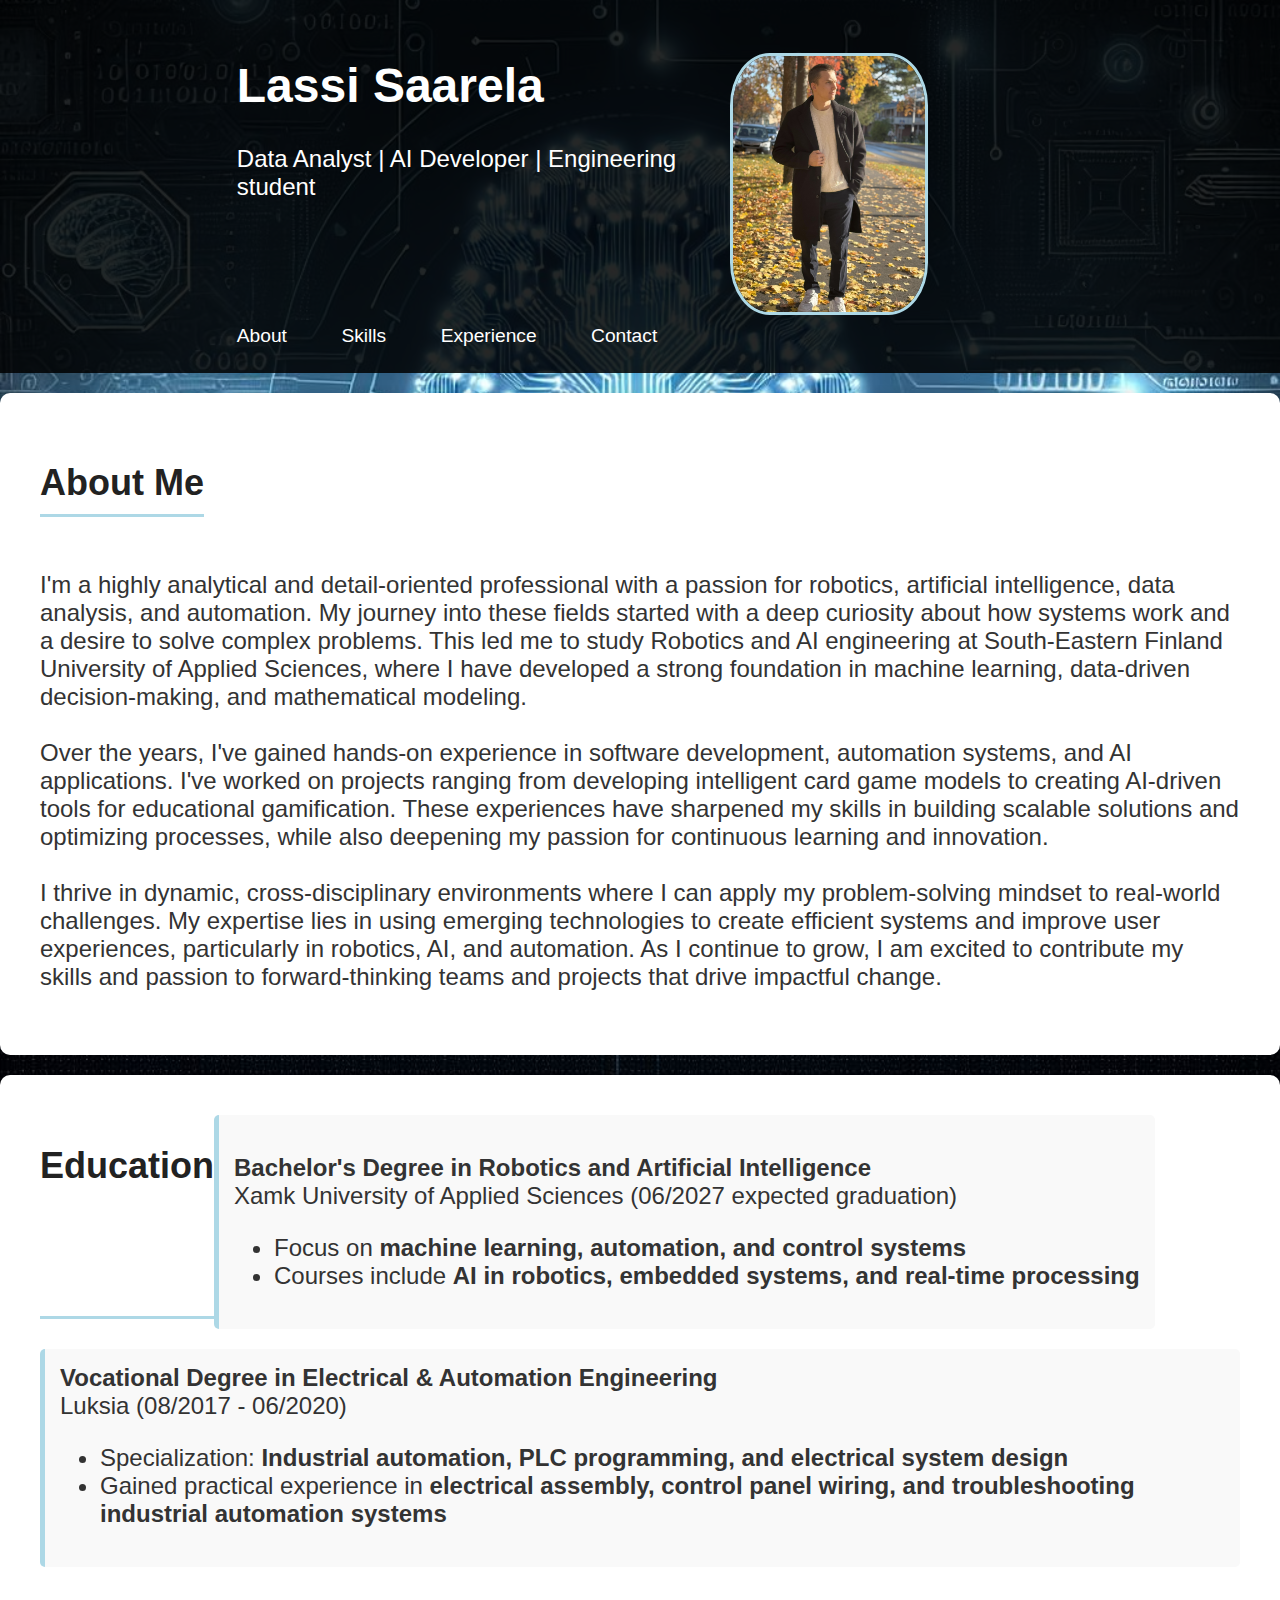
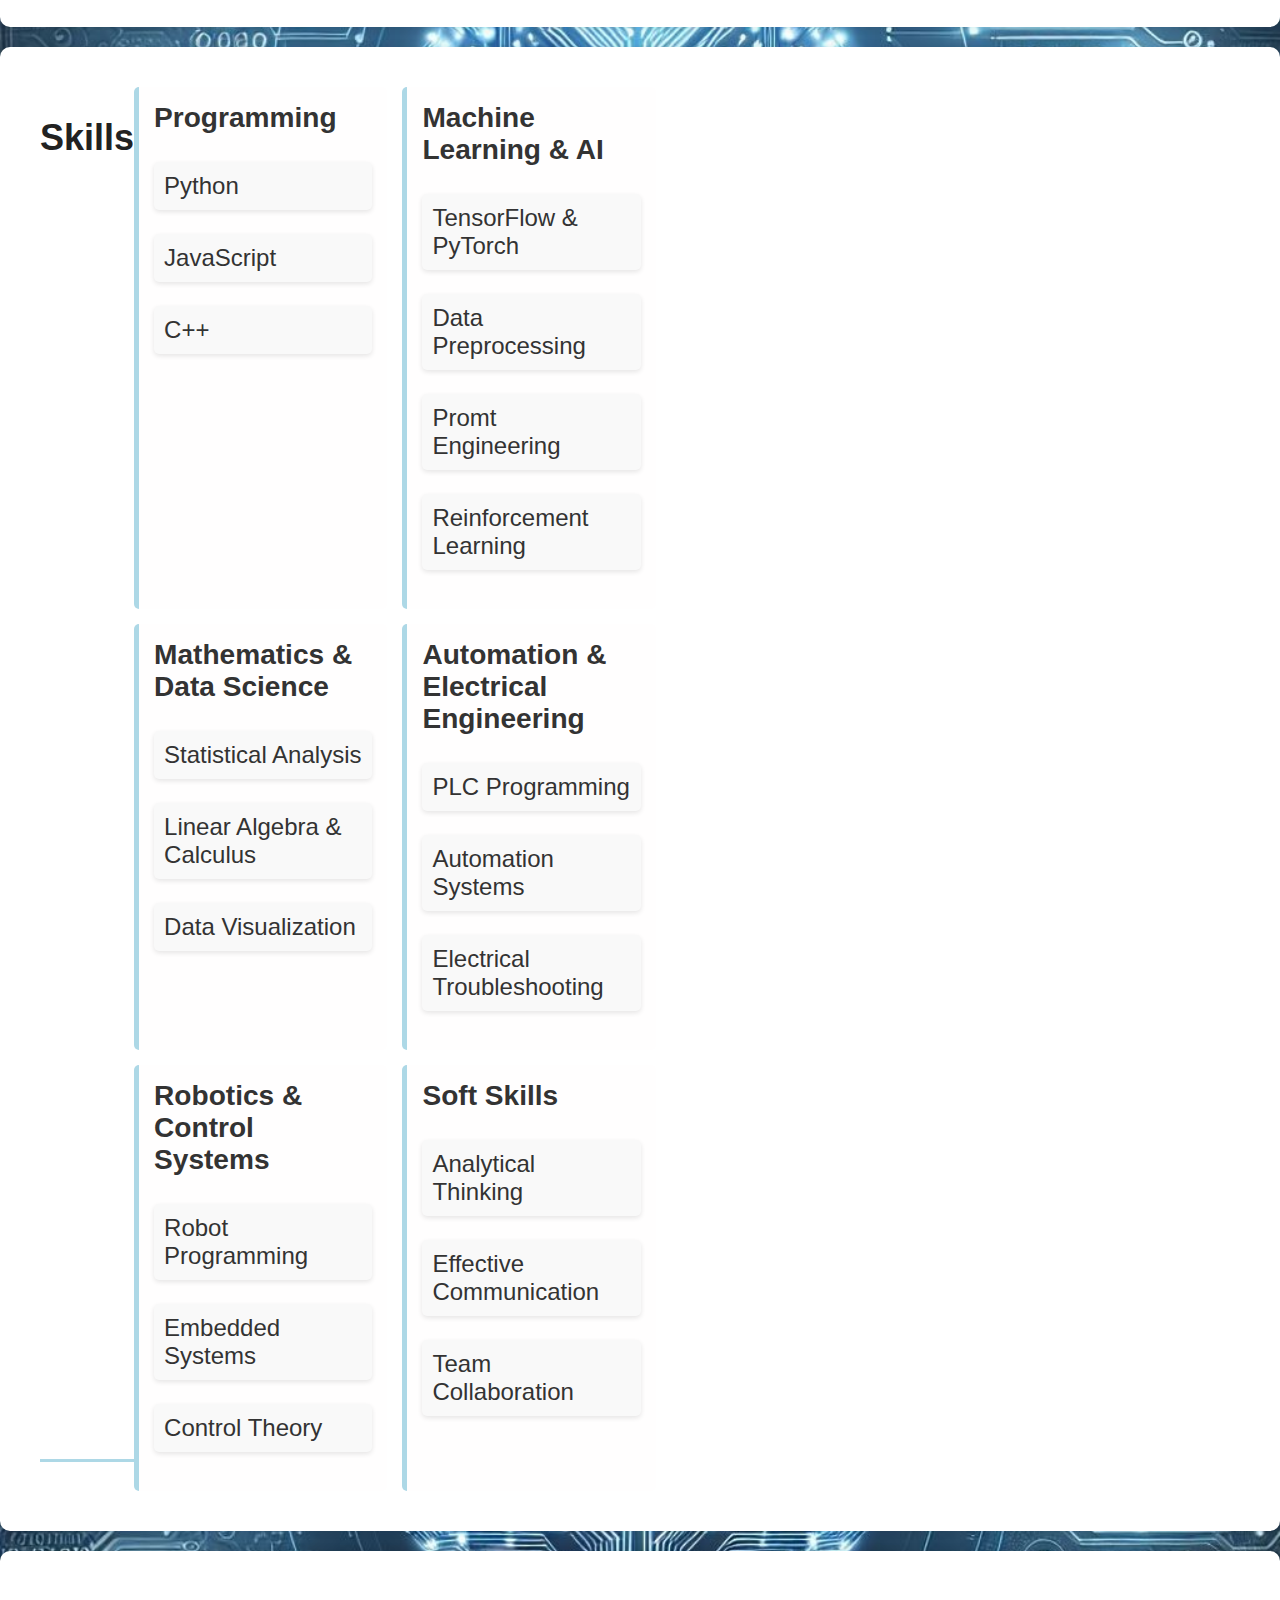
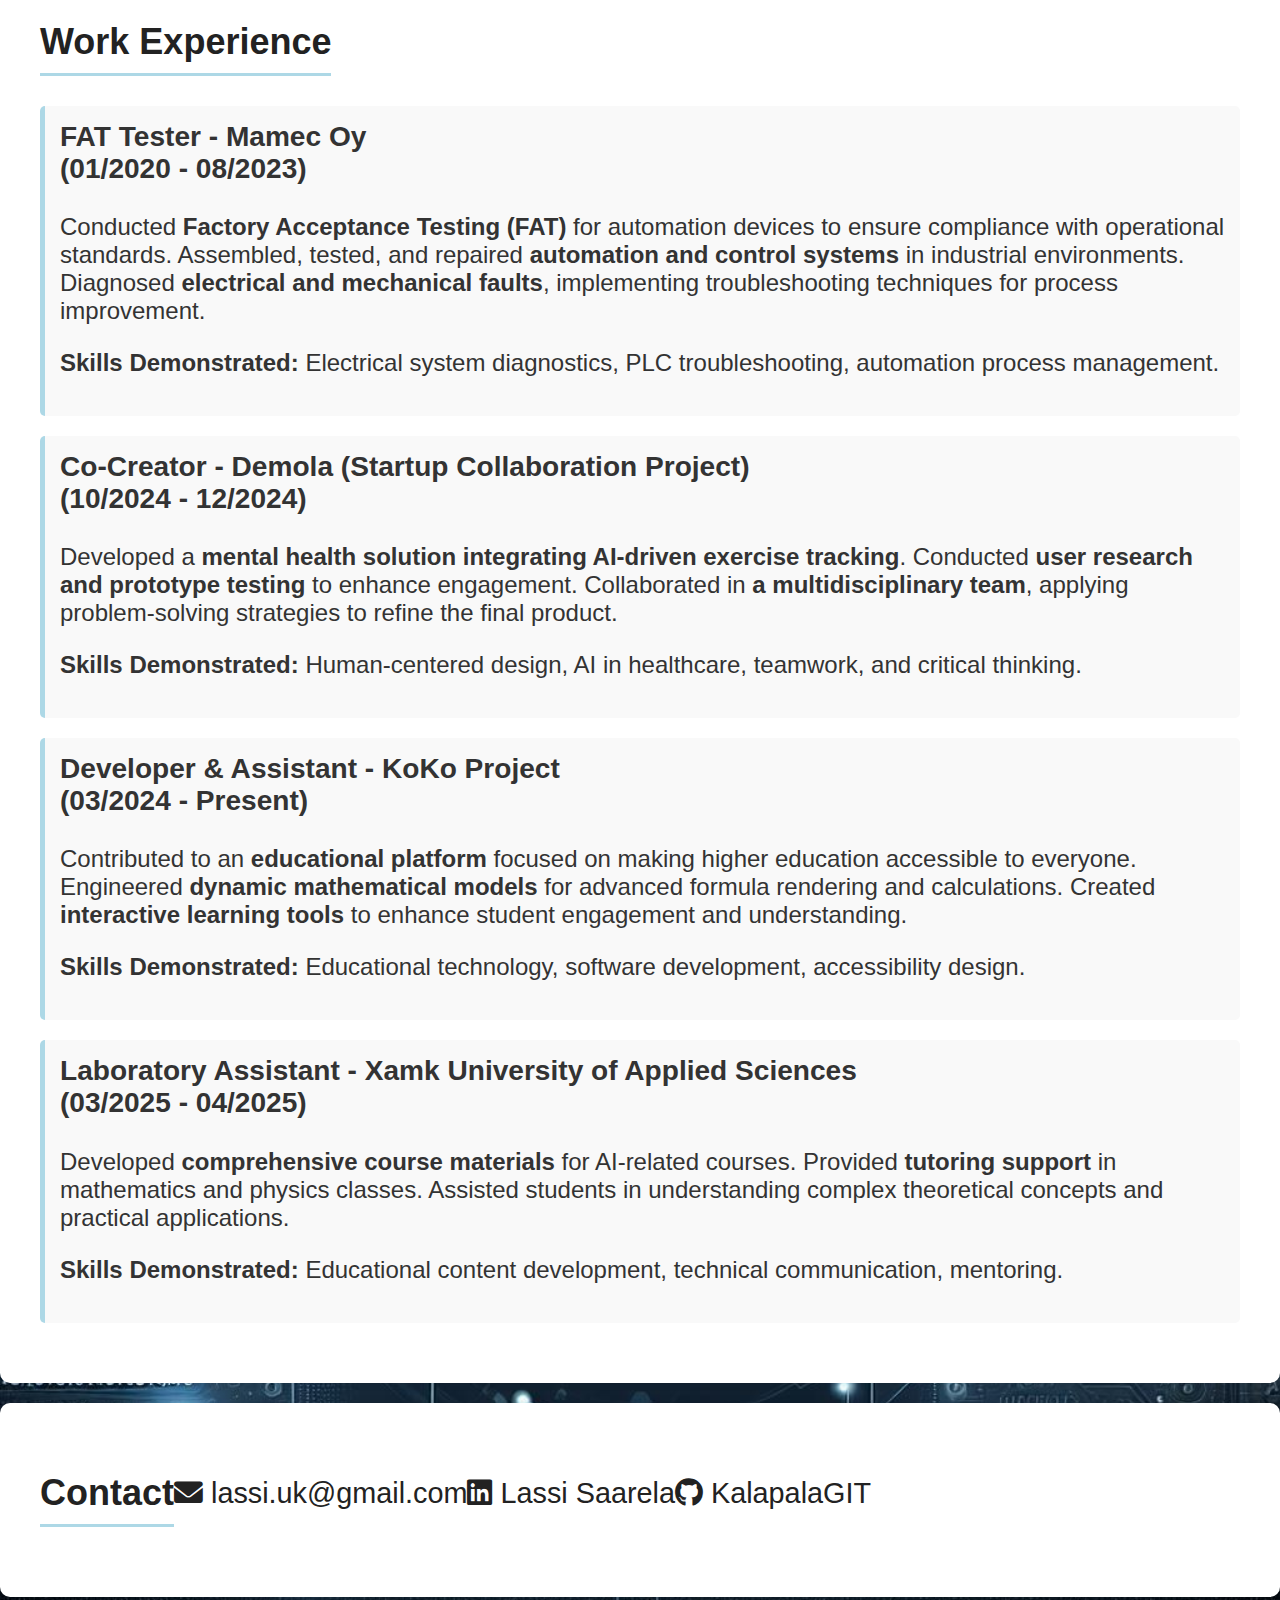
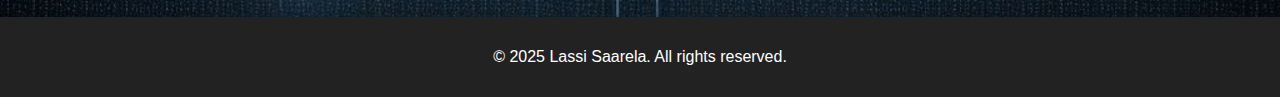
==== commit 7dfd4344: "Fixed some scaling" ====
--- a/index.html
+++ b/index.html
@@ -24,7 +24,9 @@
             </ul>
           </nav>
         </div>
-        <img src="[data-uri]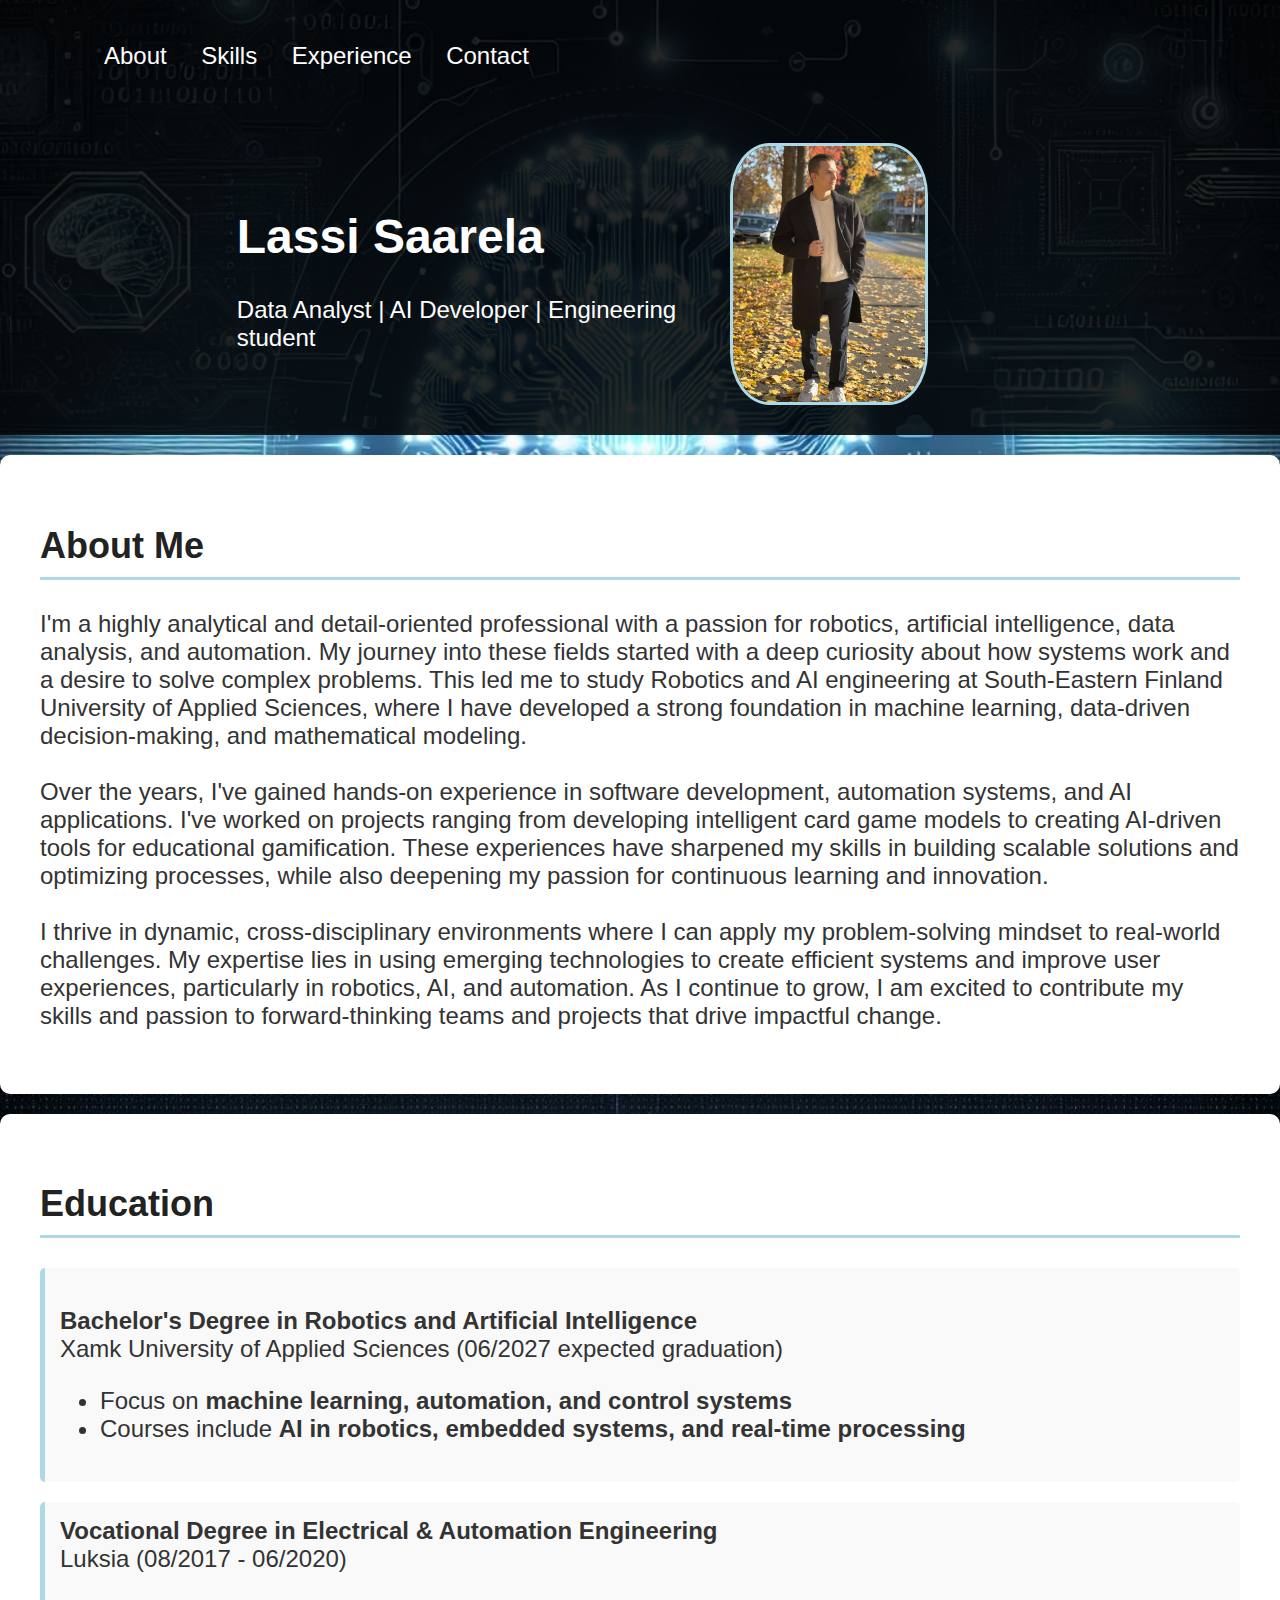
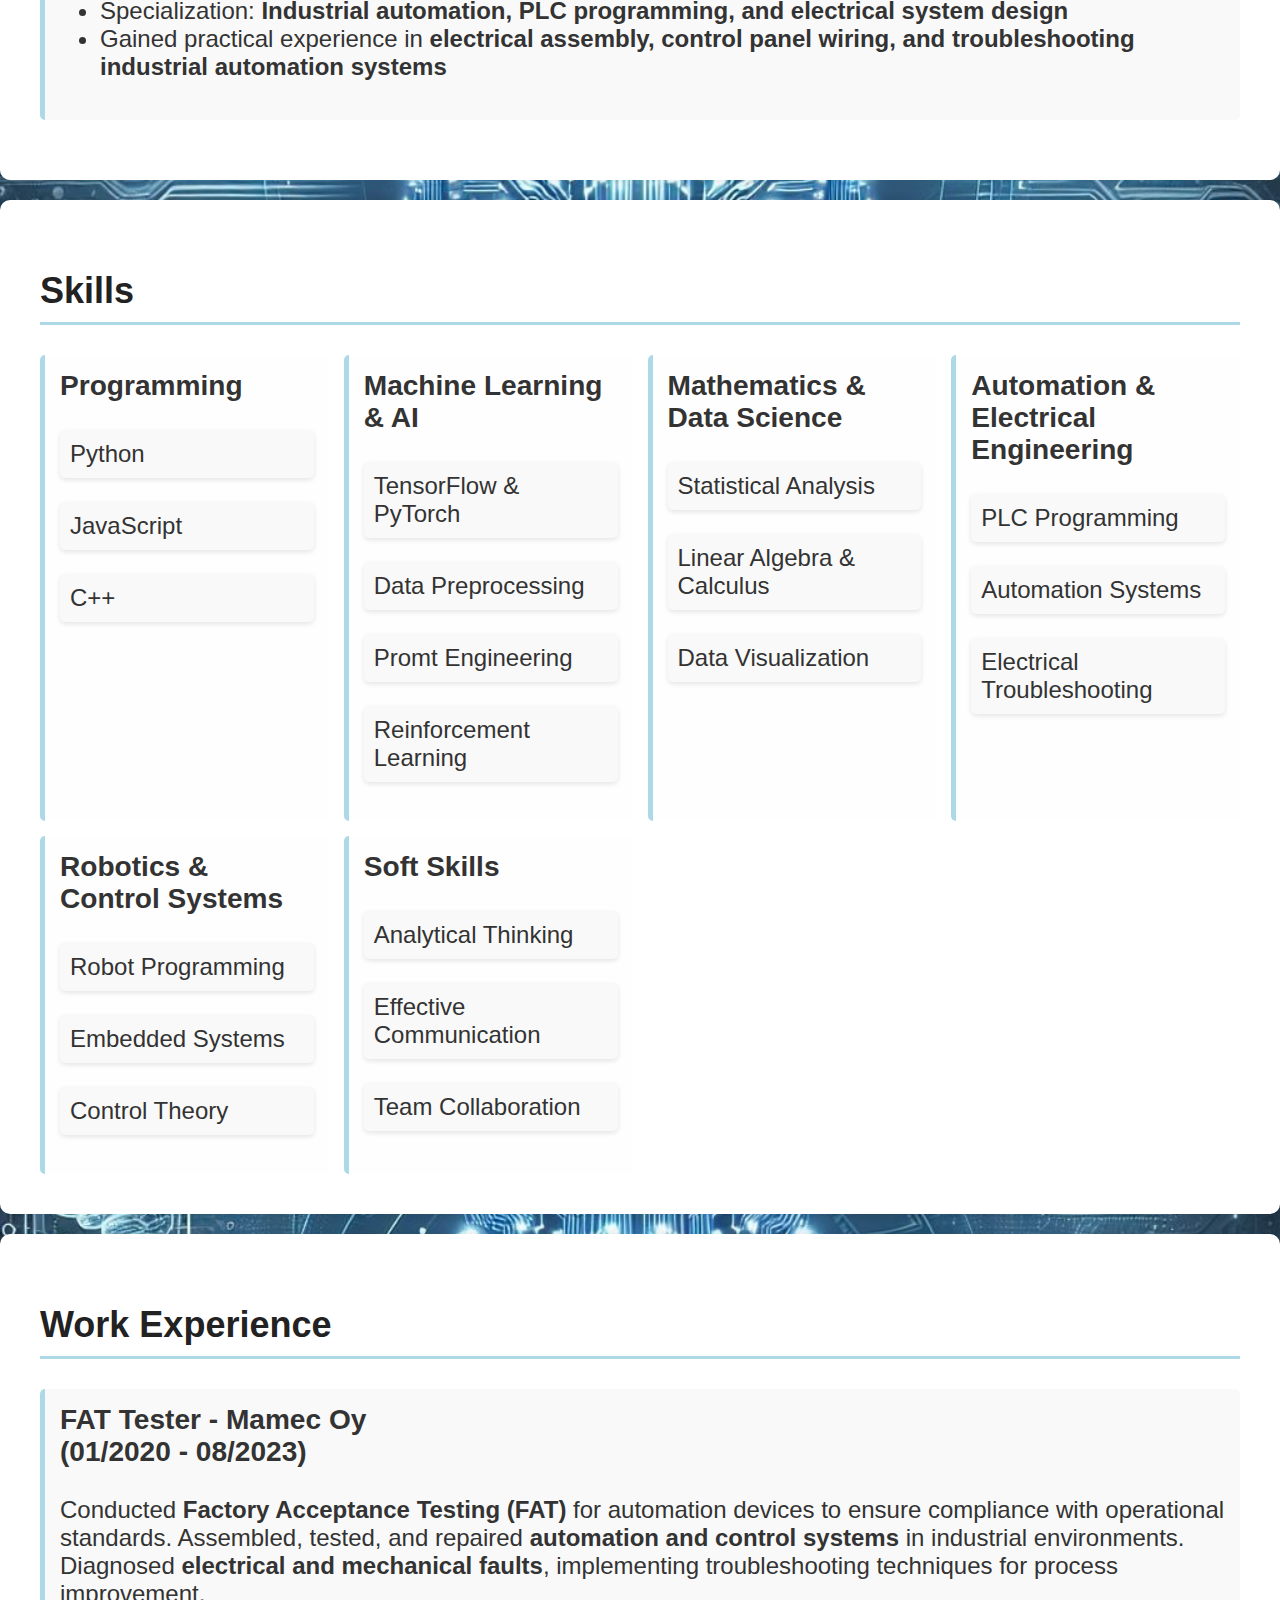
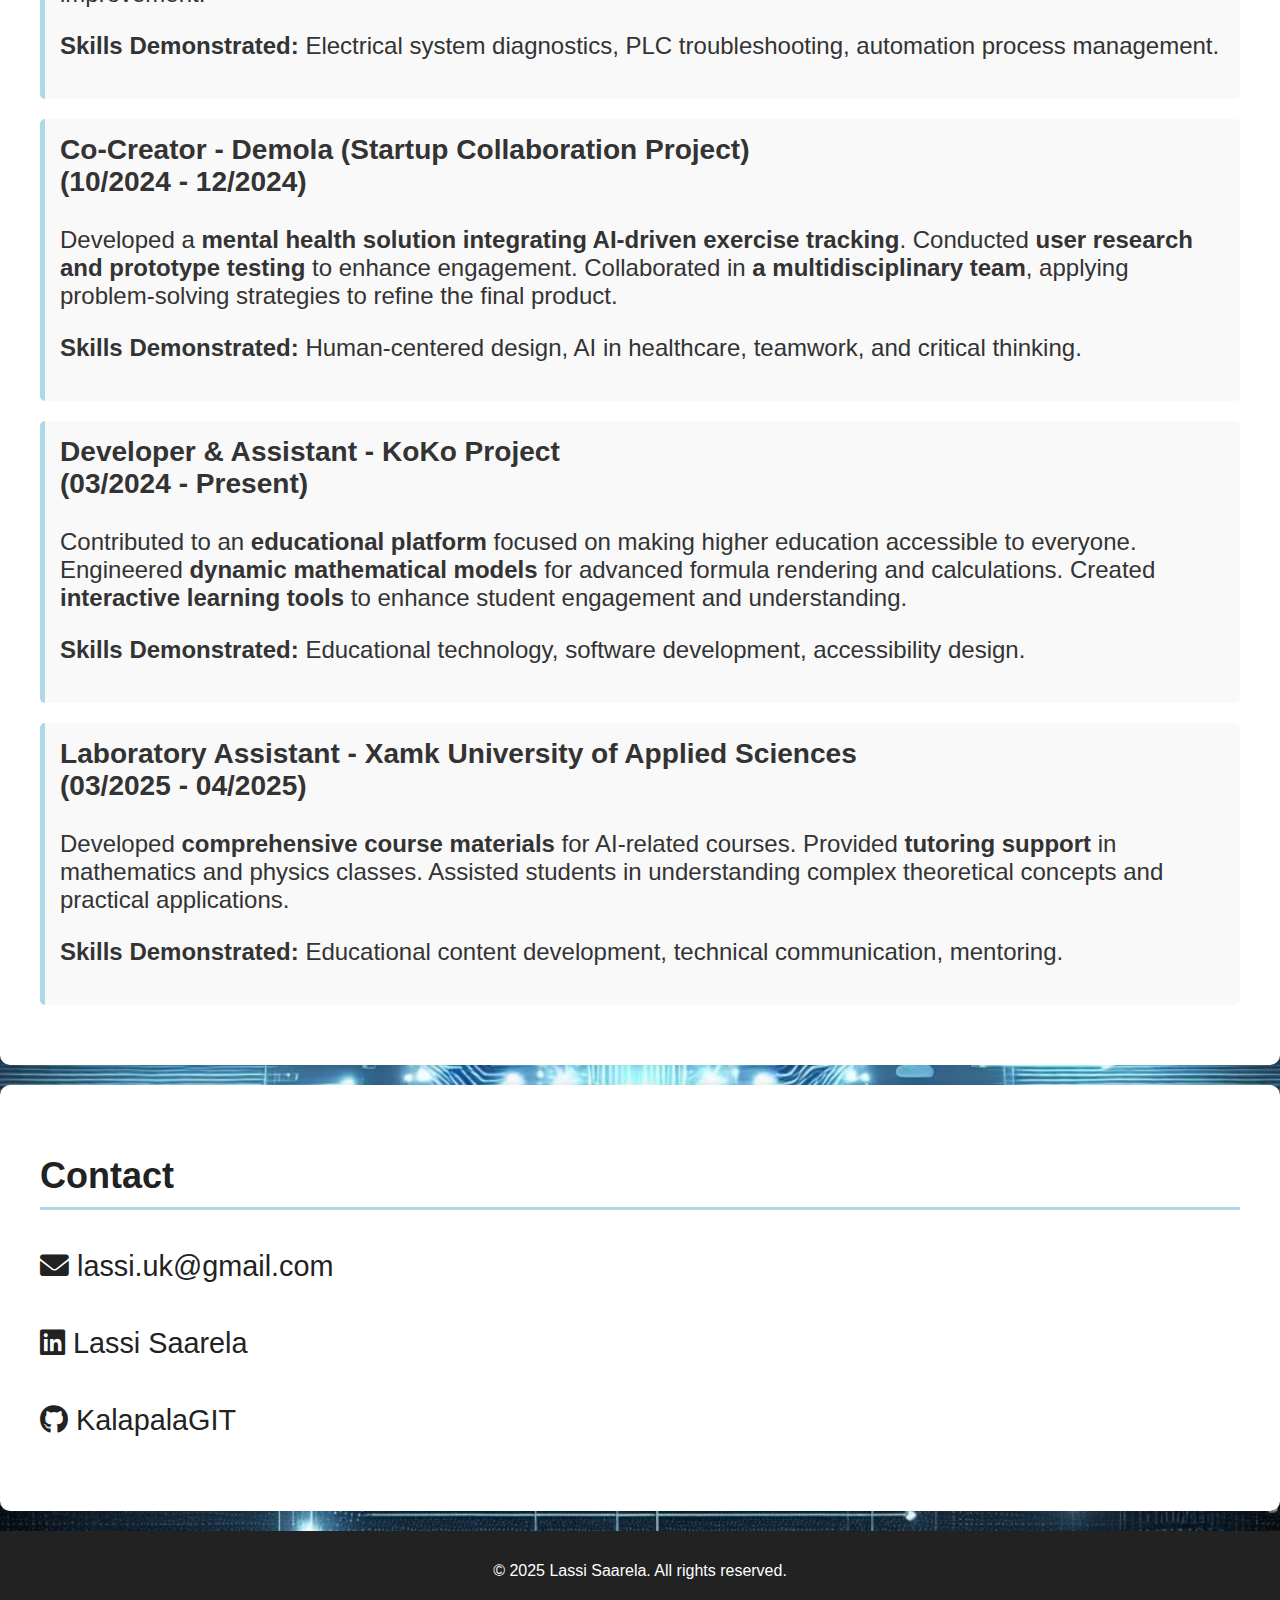
==== commit e5c7f048: "Fixed header" ====
--- a/index.html
+++ b/index.html
@@ -11,18 +11,19 @@
 
 <body>
   <header>
+    <nav>
+      <ul>
+        <li><a href="#about">About</a></li>
+        <li><a href="#skills">Skills</a></li>
+        <li><a href="#experience">Experience</a></li>
+        <li><a href="#contact">Contact</a></li>
+      </ul>
+    </nav>
       <div class="header-content">
+        
         <div class="header-text">
           <h1>Lassi Saarela</h1>
           <p>Data Analyst | AI Developer | Engineering student</p>
-          <nav>
-            <ul>
-              <li><a href="#about">About</a></li>
-              <li><a href="#skills">Skills</a></li>
-              <li><a href="#experience">Experience</a></li>
-              <li><a href="#contact">Contact</a></li>
-            </ul>
-          </nav>
         </div>
         <div class="Header_img">
           <img src="[data-uri]